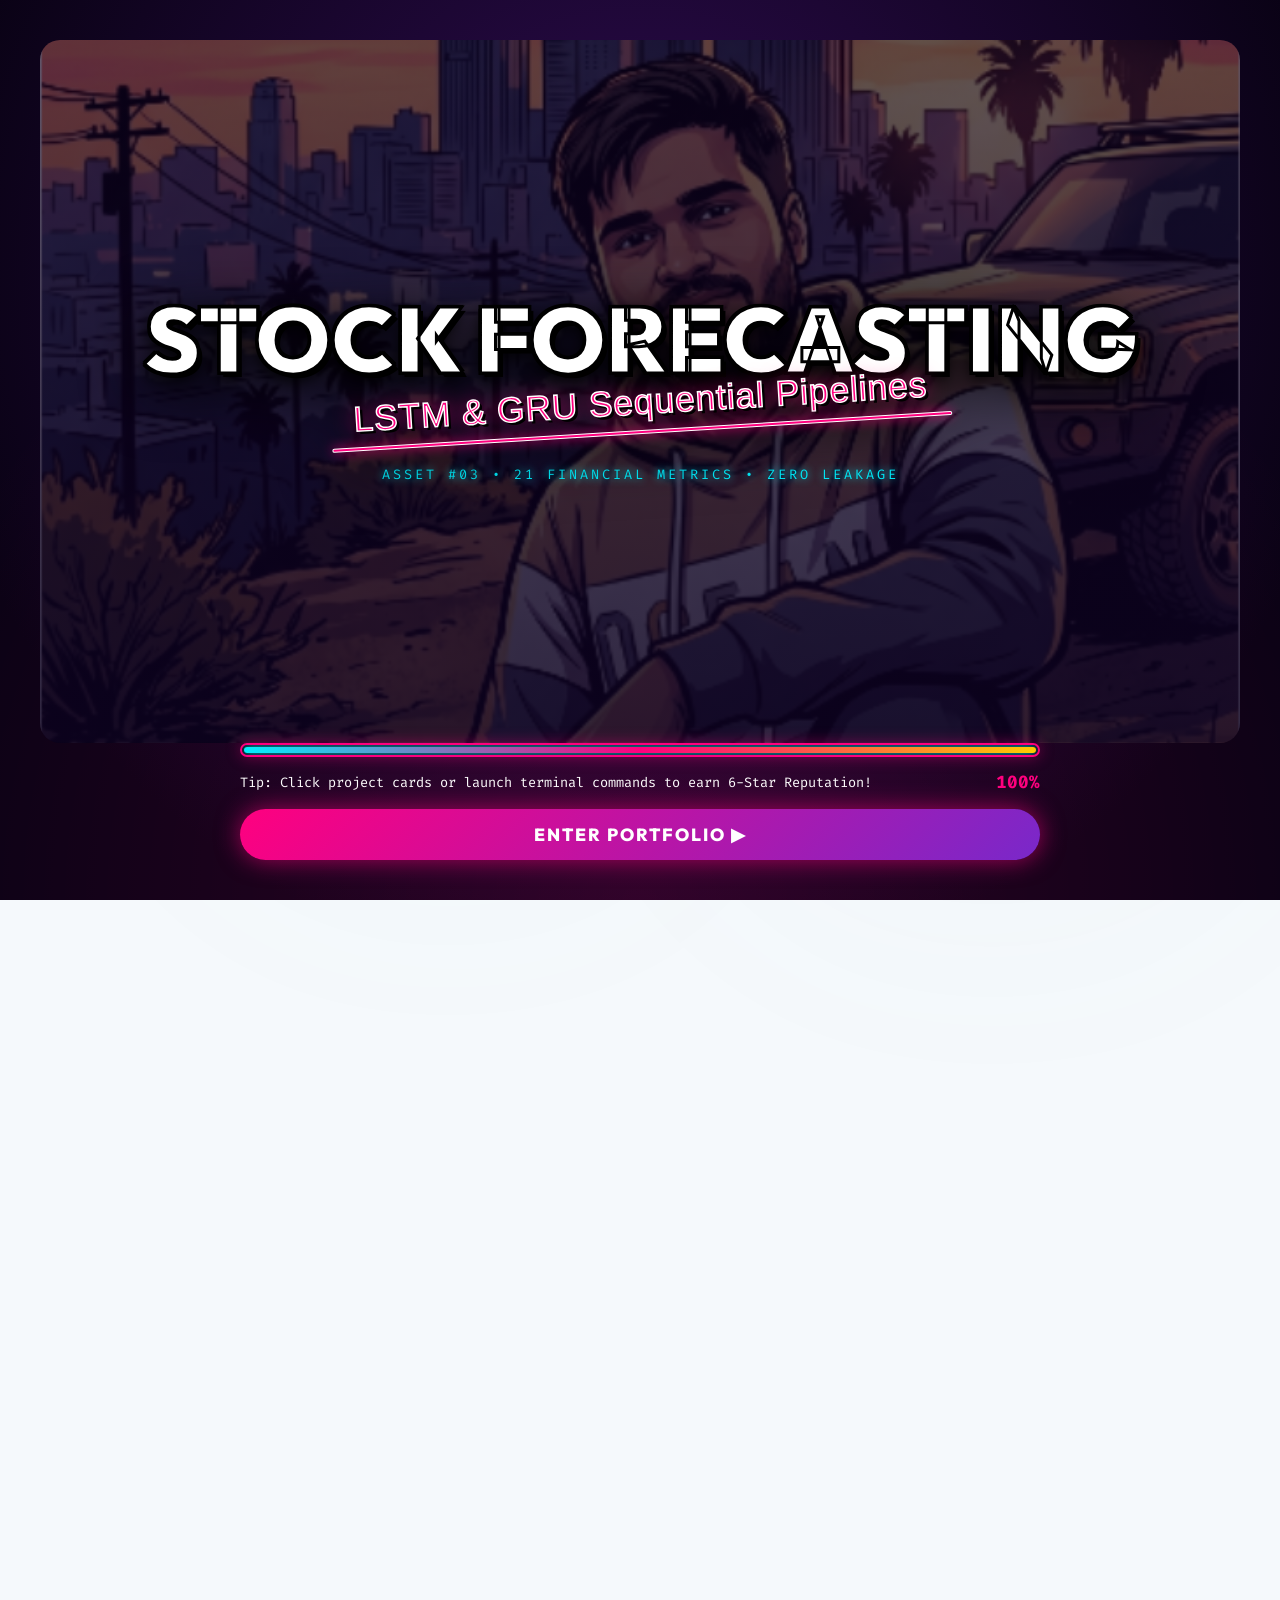
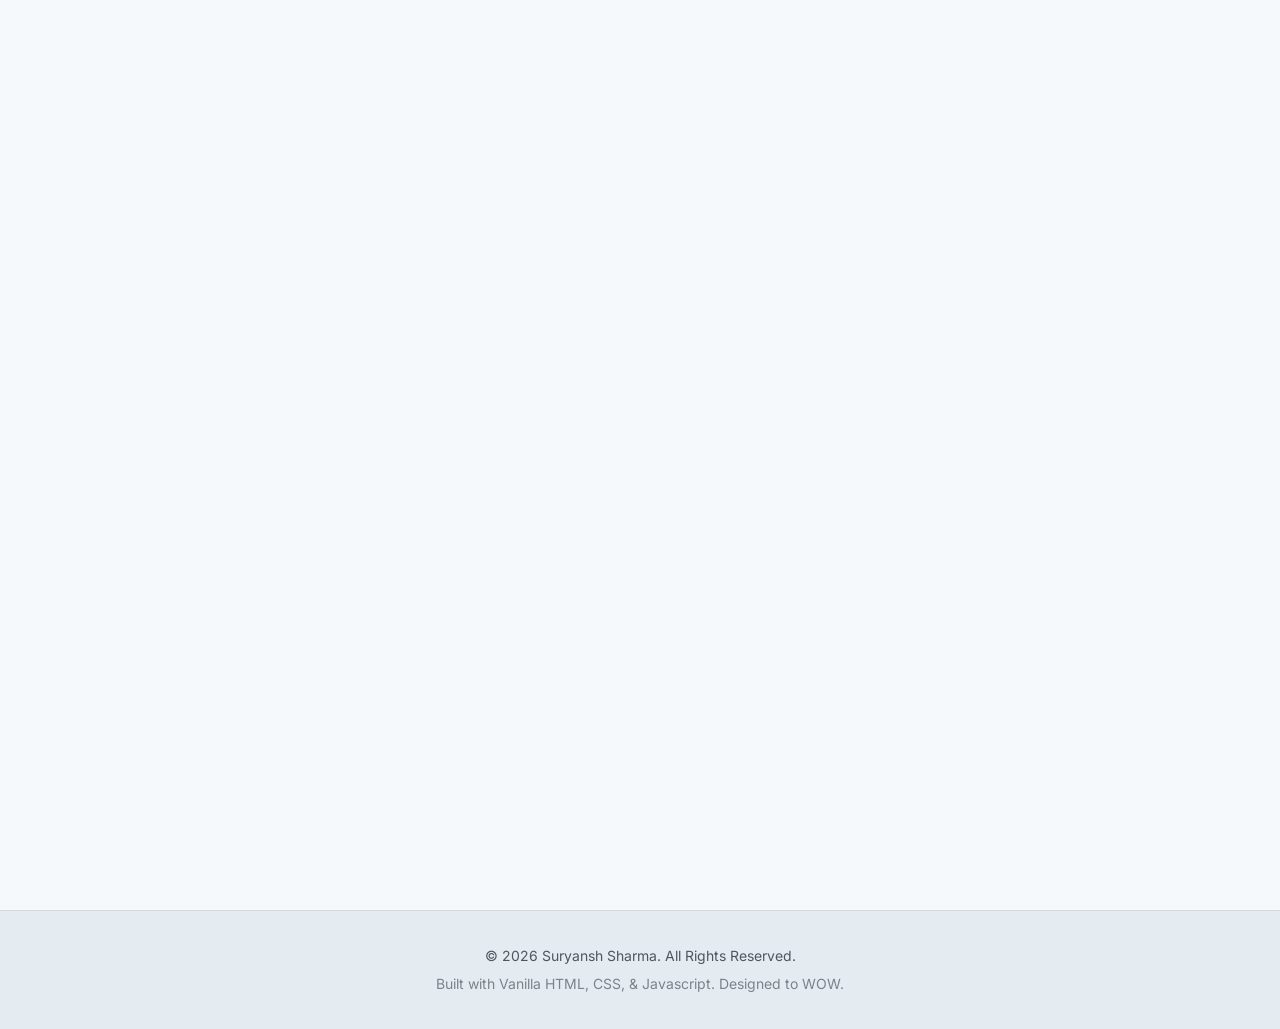
==== index.html @ b1076675 "feat: upgrade UI with polished GTA retro arcade theme, interactive 3D WebGL pro mode, mission dossie" ====
<!DOCTYPE html>
<html lang="en" data-theme="dark">

<head>
  <meta charset="UTF-8">
  <meta name="viewport" content="width=device-width, initial-scale=1.0">
  <title>Suryansh Sharma | Machine Learning Engineer & Technical Growth Hacker</title>
  <meta name="description"
    content="Portfolio of Suryansh Sharma, bridging the gap between machine learning engineering, full-stack systems, and technical growth automation. Check out crop disease XAI calibration, stock forecasting, and lead generation agents.">
  <meta name="keywords" content="Suryansh Sharma, Suryansh Sharma JUIT, Suryansh Sharma Portfolio, Machine Learning Engineer, Software Engineer, Full Stack Developer, Technical Growth Hacker, AI Automation Developer, Delhi, Himachal Pradesh">
  <meta name="author" content="Suryansh Sharma">
  <meta name="color-scheme" content="light dark">

  <!-- Favicons & Browser Icons -->
  <link rel="icon" href="data:image/svg+xml,<svg xmlns=%22http://www.w3.org/2000/svg%22 viewBox=%220 0 100 100%22><text y=%22.9em%22 font-size=%2290%22>🧠</text></svg>">
  <link rel="canonical" href="https://suryanshxharma.vercel.app/">

  <!-- Open Graph / Facebook -->
  <meta property="og:type" content="website">
  <meta property="og:url" content="https://suryanshxharma.vercel.app/">
  <meta property="og:title" content="Suryansh Sharma | ML Engineer & Technical Growth Hacker">
  <meta property="og:description" content="Portfolio of Suryansh Sharma, bridging the gap between machine learning engineering, full-stack systems, and technical growth automation.">
  <meta property="og:image" content="https://github.com/suryanshxharma.png">

  <!-- Twitter -->
  <meta name="twitter:card" content="summary_large_image">
  <meta name="twitter:url" content="https://suryanshxharma.vercel.app/">
  <meta name="twitter:title" content="Suryansh Sharma | ML Engineer & Technical Growth Hacker">
  <meta name="twitter:description" content="Portfolio of Suryansh Sharma, bridging the gap between machine learning engineering, full-stack systems, and technical growth automation.">
  <meta name="twitter:image" content="https://github.com/suryanshxharma.png">

  <!-- Structured Data JSON-LD (Google Rich Snippets / Knowledge Graph) -->
  <script type="application/ld+json">
    {
      "@context": "https://schema.org",
      "@type": "Person",
      "name": "Suryansh Sharma",
      "url": "https://suryanshxharma.vercel.app/",
      "image": "https://github.com/suryanshxharma.png",
      "jobTitle": "Machine Learning Engineer & Full-Stack Developer",
      "alumniOf": {
        "@type": "CollegeOrUniversity",
        "name": "Jaypee University of Information Technology"
      },
      "sameAs": [
        "https://github.com/suryanshxharma",
        "https://linkedin.com/in/suryanshxharma",
        "mailto:suryanshxharma@gmail.com"
      ],
      "description": "Suryansh Sharma is a Machine Learning Engineer and Technical Growth Hacker specializing in deep learning, explainable AI, sequential forecasting, and B2B SaaS automations."
    }
  </script>

  <!-- Preconnect to Google Fonts -->
  <link rel="preconnect" href="https://fonts.googleapis.com">
  <link rel="preconnect" href="https://fonts.gstatic.com" crossorigin>
  <link
    href="https://fonts.googleapis.com/css2?family=Inter:wght@300;400;500;600;700&family=Outfit:wght@400;500;600;700;800;900&family=Permanent+Marker&family=Fira+Code:wght@400;500&family=UnifrakturMaguntia&family=Rajdhani:wght@500;600;700&display=swap"
    rel="stylesheet">

  <link rel="stylesheet" href="style.css">

  <!-- Three.js CDN for Interactive 3D Graphics in Pro Mode -->
  <script src="https://cdnjs.cloudflare.com/ajax/libs/three.js/r128/three.min.js" defer></script>

  <!-- Prevent FOUC & Force Scroll to Top on Reload -->
  <script>
    (function () {
      if ('scrollRestoration' in history) {
        history.scrollRestoration = 'manual';
      }
      window.scrollTo(0, 0);

      const storedTheme = localStorage.getItem('theme');
      const systemTheme = window.matchMedia('(prefers-color-scheme: dark)').matches ? 'dark' : 'light';
      const activeTheme = storedTheme || systemTheme;
      document.documentElement.dataset.theme = activeTheme;

      // Update HTML color-scheme meta
      document.addEventListener('DOMContentLoaded', () => {
        window.scrollTo(0, 0);
        const meta = document.querySelector('meta[name="color-scheme"]');
        if (meta) {
          meta.content = activeTheme === 'dark' ? 'dark' : 'light';
        }
      });
    })();
  </script>
</head>

<body>
  <!-- GTA Custom Reticle Cursor Follower -->
  <div id="gta-custom-cursor" class="gta-custom-cursor" aria-hidden="true"></div>

  <!-- GTA Vice City Loading Screen Overlay -->
  <div id="gta-loading-screen" class="gta-loading-screen">
    <div class="gta-palm-silhouettes" aria-hidden="true"></div>
    <div class="gta-loading-bg-slides">
      <div class="gta-slide slide-1 active">
        <div class="gta-slide-content">
          <!-- GTA Vice City Style Logo -->
          <div class="gta-logo-wrapper">
            <h1 class="gta-logo-title">SURYANSH SHARMA</h1>
            <div class="gta-logo-subtitle-container">
              <span class="gta-logo-subtitle">Machine Learning/AI Developer & Growth Hacker</span>
              <div class="gta-logo-pink-line"></div>
            </div>
          </div>
          <span class="gta-city-tag">B.TECH CSE</span>
        </div>
      </div>

      <div class="gta-slide slide-2">
        <div class="gta-slide-content">
          <div class="gta-logo-wrapper">
            <h2 class="gta-logo-title">EXPLAINABLE AI</h2>
            <div class="gta-logo-subtitle-container">
              <span class="gta-logo-subtitle">Vision Transformer & ResNet-50</span>
              <div class="gta-logo-pink-line"></div>
            </div>
          </div>
          <span class="gta-city-tag">ASSET #01 • GRAD-CAM HEATMAPS • 97.9% ACCURACY</span>
        </div>
      </div>

      <div class="gta-slide slide-3">
        <div class="gta-slide-content">
          <div class="gta-logo-wrapper">
            <h2 class="gta-logo-title">GROWTH AUTOMATION</h2>
            <div class="gta-logo-subtitle-container">
              <span class="gta-logo-subtitle">Multi-Agent Lead Engine & SaaS</span>
              <div class="gta-logo-pink-line"></div>
            </div>
          </div>
          <span class="gta-city-tag">ASSET #02 • TYPEWISE AI & BILLFLOW WA</span>
        </div>
      </div>

      <div class="gta-slide slide-4">
        <div class="gta-slide-content">
          <div class="gta-logo-wrapper">
            <h2 class="gta-logo-title">STOCK FORECASTING</h2>
            <div class="gta-logo-subtitle-container">
              <span class="gta-logo-subtitle">LSTM & GRU Sequential Pipelines</span>
              <div class="gta-logo-pink-line"></div>
            </div>
          </div>
          <span class="gta-city-tag">ASSET #03 • 21 FINANCIAL METRICS • ZERO LEAKAGE</span>
        </div>
      </div>

      <div class="gta-slide slide-5">
        <div class="gta-slide-content">
          <div class="gta-logo-wrapper">
            <h2 class="gta-logo-title">ZEN STUDY SUITE</h2>
            <div class="gta-logo-subtitle-container">
              <span class="gta-logo-subtitle">React 19 + Supabase & Razorpay</span>
              <div class="gta-logo-pink-line"></div>
            </div>
          </div>
          <span class="gta-city-tag">ASSET #04 • AMBIENT SOUNDSCAPE ENGINE</span>
        </div>
      </div>

      <div class="gta-slide slide-6">
        <div class="gta-slide-content">
          <div class="gta-logo-wrapper">
            <h2 class="gta-logo-title">EXAMBRO AI COPILOT</h2>
            <div class="gta-logo-subtitle-container">
              <span class="gta-logo-subtitle">Adaptive Quiz & Weakness Analytics</span>
              <div class="gta-logo-pink-line"></div>
            </div>
          </div>
          <span class="gta-city-tag">ASSET #05 • INTELLIGENT STUDY ASSISTANT</span>
        </div>
      </div>
    </div>

    <div class="gta-loading-footer">
      <div class="gta-loading-bar-container">
        <div class="gta-loading-bar-fill" id="gta-loading-fill"></div>
      </div>
      <div class="gta-loading-meta">
        <span class="gta-loading-tip" id="gta-loading-tip">Tip: Click project cards or launch terminal commands to earn 6-Star Reputation!</span>
        <span class="gta-loading-pct" id="gta-loading-pct">0%</span>
      </div>
      <button id="gta-enter-btn" class="gta-enter-btn" style="display: none;">
        <span>ENTER PORTFOLIO ▶</span>
      </button>
    </div>
  </div>

  <!-- GTA Mission Passed Toast Overlay -->
  <div id="gta-mission-passed" class="gta-mission-passed-overlay">
    <div class="gta-mission-passed-banner">
      <h1 class="mission-title">MISSION PASSED!</h1>
      <p class="mission-sub" id="gta-mission-name">PROJECT DISCOVERED</p>
      <div class="mission-rewards">
        <span class="reward-item">+$100,000 RESPECT</span>
        <span class="reward-item">⭐ REPUTATION LEVEL UP</span>
      </div>
    </div>
  </div>

  <!-- San Andreas Fullscreen Pause Menu Modal -->
  <div id="sa-pause-menu" class="sa-pause-stage" aria-hidden="true" style="display: none;">
    <div class="sa-pause-backdrop"></div>
    <div class="sa-pause-corner-photo" id="sa-pause-photo">
      <img src="pics/gta_slide_1.png" alt="San Andreas Art" id="sa-pause-photo-img">
    </div>
    <div class="sa-pause-header" id="sa-pause-header">PAUSE // SURYANSH SHARMA</div>
    
    <div class="sa-pause-menu-wrap" id="sa-pause-menu-wrap">
      <div class="sa-menu-item active" data-action="resume"><span class="sa-glyph">✦</span>RESUME GAME</div>
      <div class="sa-menu-item" data-action="stats" data-target="#about"><span class="sa-glyph">✦</span>STATS & DOSSIER</div>
      <div class="sa-menu-item" data-action="missions" data-target="#projects"><span class="sa-glyph">✦</span>MISSIONS & ARSENAL</div>
      <div class="sa-menu-item" data-action="terminal" data-target="#terminal"><span class="sa-glyph">✦</span>MAINFRAME TERMINAL</div>
      <div class="sa-menu-item" data-action="radio"><span class="sa-glyph">✦</span>AUDIO & RADIO SETUP</div>
      <div class="sa-menu-item" data-action="toggle-mode"><span class="sa-glyph">✦</span>SWITCH TO PRO / RECRUITER MODE</div>
      <div class="sa-menu-item" data-action="quit"><span class="sa-glyph">✦</span>QUIT TO TOP</div>
    </div>

    <div class="sa-pause-footer-hint">
      <span>NAVIGATE: [↑/↓ ARROWS or HOVER]</span>
      <span>SELECT: [ENTER or CLICK]</span>
      <span>BACK/RESUME: [ESC]</span>
    </div>
  </div>

  <!-- GTA Radio Station Dial Wheel Popup -->
  <div id="gta-radio-wheel-modal" class="gta-radio-wheel-modal" aria-hidden="true" style="display: none;">
    <div class="radio-wheel-overlay"></div>
    <div class="radio-wheel-container">
      <div class="radio-wheel-title">VICE CITY AUDIO DIAL</div>
      <div class="radio-station-cards">
        <button class="station-card active" data-station="0">
          <span class="st-icon">📻</span>
          <span class="st-name">FLASH FM</span>
          <span class="st-genre">Pop / Synthwave 80s</span>
        </button>
        <button class="station-card" data-station="1">
          <span class="st-icon">⚡</span>
          <span class="st-name">WAVE 103</span>
          <span class="st-genre">New Wave / Synthpop</span>
        </button>
        <button class="station-card" data-station="2">
          <span class="st-icon">🎸</span>
          <span class="st-name">V-ROCK</span>
          <span class="st-genre">Heavy Metal & Hard Rock</span>
        </button>
        <button class="station-card" data-station="3">
          <span class="st-icon">🌴</span>
          <span class="st-name">RADIO LOS SANTOS</span>
          <span class="st-genre">West Coast Hip Hop / Lo-Fi</span>
        </button>
      </div>
      <div class="radio-wheel-controls">
        <button id="radio-mute-btn" class="radio-sub-btn">Mute Audio 🔇</button>
        <button id="radio-close-btn" class="radio-sub-btn">Close Dial ✕</button>
      </div>
    </div>
  </div>

  <!-- GTA Cheat Code Notification Toast -->
  <div id="gta-cheat-toast" class="gta-cheat-toast" aria-hidden="true">
    <div class="cheat-badge">CHEAT ACTIVATED!</div>
    <div class="cheat-text" id="gta-cheat-name">HESOYAM</div>
  </div>

  <!-- Ambient background glow elements -->
  <div class="glow-orb orb-1" aria-hidden="true"></div>
  <div class="glow-orb orb-2" aria-hidden="true"></div>
  <div class="glow-orb orb-3" aria-hidden="true"></div>

  <!-- WebGL 3D Interactive Canvas Layer (Pro Mode) -->
  <canvas id="pro-3d-canvas" class="pro-3d-canvas" aria-hidden="true"></canvas>

  <!-- GTA Scroll Background Artwork Cross-Fader -->
  <div id="gta-scroll-bg" class="gta-scroll-bg-container" aria-hidden="true">
    <div class="gta-scroll-slide slide-hero active" style="background-image: url('pics/gta_slide_1.png');" data-bg-section="hero"></div>
    <div class="gta-scroll-slide slide-about" style="background-image: url('pics/gta_slide_2.jpg');" data-bg-section="about"></div>
    <div class="gta-scroll-slide slide-experience" style="background-image: url('pics/gta_slide_3.jpg');" data-bg-section="experience"></div>
    <div class="gta-scroll-slide slide-terminal" style="background-image: url('pics/gta_slide_4.png');" data-bg-section="terminal"></div>
    <div class="gta-scroll-slide slide-projects" style="background-image: url('pics/gta_slide_5.png');" data-bg-section="projects"></div>
    <div class="gta-scroll-slide slide-skills" style="background-image: url('pics/gta_slide_1.png');" data-bg-section="skills"></div>
    <div class="gta-scroll-slide slide-leadership" style="background-image: url('pics/gta_slide_7.jpg');" data-bg-section="leadership"></div>
    <div class="gta-scroll-slide slide-contact" style="background-image: url('pics/gta_slide_7.jpg');" data-bg-section="contact"></div>
    <div class="gta-scroll-overlay"></div>
  </div>

  <!-- Header Navigation -->
  <header class="header" id="main-header">
    <div class="nav-container">
      <a href="#" class="logo" aria-label="Suryansh Sharma Home">
        <span class="logo-accent">&lt;</span>Suryansh<span class="logo-accent"> /&gt;</span>
      </a>

      <nav class="nav-links" id="nav-menu" aria-label="Main Navigation">
        <a href="#about" class="nav-link" data-section="about"><span class="nav-link-badge">01</span> About</a>
        <a href="#experience" class="nav-link" data-section="experience"><span class="nav-link-badge">02</span> Experience</a>
        <a href="#terminal" class="nav-link" data-section="terminal"><span class="nav-link-badge">03</span> Terminal</a>
        <a href="#projects" class="nav-link" data-section="projects"><span class="nav-link-badge">04</span> Projects</a>
        <a href="#skills" class="nav-link" data-section="skills"><span class="nav-link-badge">05</span> Skills</a>
        <a href="#leadership" class="nav-link" data-section="leadership"><span class="nav-link-badge">06</span> Leadership</a>
        <a href="#contact" class="nav-link btn-contact-nav" data-section="contact"><span class="nav-link-badge">07</span> Contact</a>
      </nav>

      <div class="nav-controls">
        <!-- GTA HUD Status Display (Health, Armor, Cash, Time) -->
        <div class="gta-hud-bar" id="gta-hud-bar" aria-label="Game HUD">
          <div class="gta-hud-clock" id="gta-hud-clock">12:00 PM</div>
          <div class="gta-hud-bars">
            <div class="hud-stat hud-health" title="Health: 100%"><span class="hud-stat-fill" style="width: 100%"></span></div>
            <div class="hud-stat hud-armor" title="Armor: 100%"><span class="hud-stat-fill" style="width: 100%"></span></div>
          </div>
          <div class="gta-hud-cash" id="gta-hud-cash" title="Respect Bounty">$001,337,420</div>
        </div>

        <!-- GTA Vice City 6-Star Wanted Meter -->
        <div class="gta-wanted-meter" id="gta-wanted-hud" title="Reputation Level - Explore portfolio to gain stars!">
          <span class="wanted-label">REPUTATION</span>
          <div class="wanted-stars">
            <span class="gta-star active" data-star="1">★</span>
            <span class="gta-star" data-star="2">★</span>
            <span class="gta-star" data-star="3">★</span>
            <span class="gta-star" data-star="4">★</span>
            <span class="gta-star" data-star="5">★</span>
            <span class="gta-star" data-star="6">★</span>
          </div>
        </div>

        <!-- GTA Vice City Radio Station Tuner -->
        <div class="gta-radio-widget">
          <button id="gta-radio-toggle" class="gta-radio-btn" title="Click to tune Vice City Radio">
            <span class="radio-icon">📻</span>
            <span class="radio-station-name" id="gta-station-name">FLASH FM</span>
            <span class="radio-equalizer" id="radio-eq">
              <span></span><span></span><span></span>
            </span>
          </button>
        </div>

        <!-- San Andreas Pause Menu Trigger Button -->
        <button id="gta-pause-btn" class="gta-pause-trigger-btn" title="Open San Andreas Pause Menu (ESC)">
          <span class="pause-icon">⏸</span>
          <span class="pause-text">PAUSE</span>
        </button>

        <!-- Hybrid Mode Switch (Arcade vs Pro/Recruiter) -->
        <button id="mode-toggle-btn" class="mode-toggle-btn" title="Switch between GTA Arcade and Pro/Recruiter Mode (Shift+P)" aria-label="Toggle Portfolio Mode">
          <span class="mode-icon" id="mode-icon">🎮</span>
          <span class="mode-label" id="mode-label">ARCADE</span>
        </button>

        <button id="theme-toggle" class="theme-btn" aria-label="Toggle light and dark theme">
          <!-- Light Icon -->
          <svg class="sun-icon" xmlns="http://www.w3.org/2000/svg" width="20" height="20" viewBox="0 0 24 24"
            fill="none" stroke="currentColor" stroke-width="2" stroke-linecap="round" stroke-linejoin="round">
            <circle cx="12" cy="12" r="4"></circle>
            <path
              d="M12 2v2M12 20v2M4.93 4.93l1.41 1.41M17.66 17.66l1.41 1.41M2 12h2M20 12h2M6.34 17.66l-1.41 1.41M19.07 4.93l-1.41 1.41">
            </path>
          </svg>
          <!-- Dark Icon -->
          <svg class="moon-icon" xmlns="http://www.w3.org/2000/svg" width="20" height="20" viewBox="0 0 24 24"
            fill="none" stroke="currentColor" stroke-width="2" stroke-linecap="round" stroke-linejoin="round">
            <path d="M12 3a6 6 0 0 0 9 9 9 9 0 1 1-9-9Z"></path>
          </svg>
        </button>

        <button id="mobile-menu-toggle" class="mobile-toggle" aria-expanded="false" aria-controls="nav-menu"
          aria-label="Open main menu">
          <span></span>
          <span></span>
          <span></span>
        </button>
      </div>
    </div>
  </header>

  <main>
    <!-- Hero Section -->
    <section class="hero-section" id="hero">
      <div class="hero-content">
        <div class="badge-container scroll-fade">
          <span class="pulse-dot"></span>
          <span class="hero-badge">Available for building something that has a impact</span>
        </div>
        <h1 class="hero-title scroll-fade">
          Hi, I'm <span class="gradient-text">Suryansh Sharma</span>, <br>
          Machine Learning Developer & Growth Hacker
        </h1>
        <p class="hero-subtitle scroll-fade">
          Bridging the gap between complex AI engineering and real-world business growth.
        </p>

        <div class="hero-actions scroll-fade">
          <a href="#projects" class="btn btn-primary">
            <span>Explore My Work</span>
            <svg xmlns="http://www.w3.org/2000/svg" width="18" height="18" viewBox="0 0 24 24" fill="none"
              stroke="currentColor" stroke-width="2" stroke-linecap="round" stroke-linejoin="round">
              <line x1="5" y1="12" x2="19" y2="12"></line>
              <polyline points="12 5 19 12 12 19"></polyline>
            </svg>
          </a>
          <a href="#terminal" class="btn btn-secondary">
            <svg xmlns="http://www.w3.org/2000/svg" width="18" height="18" viewBox="0 0 24 24" fill="none"
              stroke="currentColor" stroke-width="2" stroke-linecap="round" stroke-linejoin="round">
              <polyline points="4 17 10 11 4 5"></polyline>
              <line x1="12" y1="19" x2="20" y2="19"></line>
            </svg>
            <span>Launch Terminal</span>
          </a>
        </div>
      </div>

      <div class="hero-scroll-indicator" aria-hidden="true">
        <a href="#about" aria-label="Scroll to about section">
          <div class="mouse">
            <div class="wheel"></div>
          </div>
        </a>
      </div>
    </section>

    <!-- About Section -->
    <section class="about-section" id="about">
      <div class="section-container">
        <div class="gta-section-header scroll-reveal">
          <span class="gta-section-badge">// TAB 01 • STATS & DOSSIER</span>
          <h2 class="section-title">About Me</h2>
        </div>
        <div class="about-grid">
          <div class="about-text scroll-reveal">
            <p>
              A versatile and execution-focused Computer Science student who bridges the gap between complex AI
              engineering and real-world business growth. Proven track record of architecting advanced deep learning
              pipelines while building AI-driven web applications that drive user engagement and lead generation.
            </p>
            <p>
              Deeply interested in leveraging machine learning and automation to solve technical bottlenecks and scale
              digital products. A fast learner and collaborative problem-solver eager to bring a blend of engineering
              rigor and growth-minded adaptability to a fast-paced startup team.
            </p>
            <div class="quick-stats">
              <div class="stat-card">
                <span class="stat-number">97.9%</span>
                <span class="stat-label">Model Accuracy (XAI)</span>
              </div>
              <div class="stat-card">
                <span class="stat-number">21+</span>
                <span class="stat-label">Financial Indicators Built</span>
              </div>
              <div class="stat-card">
                <span class="stat-number">Multi-Agent</span>
                <span class="stat-label">Reddit Lead Scorers</span>
              </div>
            </div>
          </div>

          <div class="about-cards scroll-reveal">
            <div class="highlight-card">
              <div class="card-icon" aria-hidden="true">🧠</div>
              <h3>Deep Learning & Computer Vision</h3>
              <p>Developing advanced networks using hybrid architectures (ResNet + Vision Transformers) with
                Explainability built-in (LIME, Grad-CAM).</p>
            </div>
            <div class="highlight-card">
              <div class="card-icon" aria-hidden="true">📈</div>
              <h3>Sequential Forecasting</h3>
              <p>Designing time-series prediction systems utilizing zero-leakage chronology validation to prevent data
                contamination in LSTM/GRU comparisons.</p>
            </div>
            <div class="highlight-card">
              <div class="card-icon" aria-hidden="true">🤖</div>
              <h3>Agentic Automations</h3>
              <p>Orchestrating autonomous multi-agent pipelines for internet scraping, intent extraction, customized
                copy writing, and lead scoring.</p>
            </div>
          </div>
        </div>
      </div>
    </section>

    <!-- Experience Section -->
    <section class="experience-section" id="experience">
      <div class="section-container">
        <div class="gta-section-header scroll-reveal">
          <span class="gta-section-badge">// TAB 02 • BRIEFING & TIMELINE</span>
          <h2 class="section-title">Work Experience</h2>
          <p class="section-subtitle">A timeline of my professional roles delivering production-grade
            software and automation pipelines.</p>
        </div>

        <div class="experience-timeline-container">
          <!-- Experience Item 1 -->
          <div class="experience-card-item scroll-reveal">
            <div class="exp-card-header">
              <div class="exp-role-info">
                <h3>Full-Stack AI & Automation Developer</h3>
                <span class="exp-company">Self-Employed (Part-Time)</span>
              </div>
              <div class="exp-meta-info text-right">
                <span class="exp-date">2022 - 2026</span>
                <span class="exp-location">Remote</span>
              </div>
            </div>
            <ul class="exp-bullets">
              <li>Architected and deployed 5+ full-stack web applications for small- to medium-sized enterprises,
                integrating OpenAI and NLP-based conversational agents (via Dialogflow) to automate user intent
                recognition and streamline transactional booking workflows.</li>
              <li>Engineered programmatic generative AI pipelines using Large Language Model (LLM) APIs to automate
                high-volume SEO optimisation workflows, directly accelerating client conversion rates and boosting
                inbound lead generation by 25%.</li>
              <li>Designed automated API scheduling infrastructure and data-driven delivery workflows, reducing system
                response times by 40% and optimising user touchpoints to drive a measurable 40% increase in engagement
                metrics.</li>
            </ul>
          </div>
        </div>
      </div>
    </section>

    <!-- Terminal Section -->
    <section class="terminal-section" id="terminal">
      <div class="section-container">
        <div class="gta-section-header scroll-reveal">
          <span class="gta-section-badge">// TAB 03 • MAINFRAME & CLI</span>
          <h2 class="section-title">Interactive Terminal CLI</h2>
          <p class="section-subtitle">Query my experience directly via standard shell commands or
            select a quick shortcut.</p>
        </div>

        <div class="terminal-container scroll-reveal">
          <div class="terminal-bar">
            <div class="terminal-dots">
              <span class="dot close"></span>
              <span class="dot minimize"></span>
              <span class="dot expand"></span>
            </div>
            <div class="terminal-title">suryansh@developer-node:~</div>
            <div class="terminal-status">Online</div>
          </div>

          <div class="terminal-window" id="terminal-body">
            <div class="terminal-output">
              <p class="text-dim">Suryansh Sharma Developer Node OS v1.0.0 (x86_64-apple-darwin)</p>
              <p class="text-dim">Type <span class="cmd-text">help</span> to view all available commands or choose
                a query below.</p>
              <p>&nbsp;</p>
              <div id="terminal-history"></div>
            </div>
            <div class="terminal-prompt-line">
              <span class="prompt-symbol">suryansh@juit:~$</span>
              <input type="text" id="terminal-input" autocomplete="off" spellcheck="false"
                aria-label="Terminal input line" placeholder="...">
            </div>
          </div>

          <div class="terminal-shortcuts">
            <button class="terminal-btn-cmd" data-cmd="about">about</button>
            <button class="terminal-btn-cmd" data-cmd="projects">projects</button>
            <button class="terminal-btn-cmd" data-cmd="skills">skills</button>
            <button class="terminal-btn-cmd" data-cmd="git log">git log</button>
            <button class="terminal-btn-cmd" data-cmd="cat resume">cat resume</button>
            <button class="terminal-btn-cmd" data-cmd="sudo hire">sudo hire ⚡</button>
            <button class="terminal-btn-cmd" data-cmd="clear">clear</button>
          </div>
        </div>
      </div>
    </section>

    <!-- Projects Grid Section -->
    <section class="projects-section" id="projects">
      <div class="section-container">
        <div class="gta-section-header scroll-reveal">
          <span class="gta-section-badge">// TAB 04 • MISSIONS & PORTFOLIO</span>
          <h2 class="section-title">Core Project Portfolios</h2>
          <p class="section-subtitle">Explore a curated selection of systems spanning computer vision,
            quantitative modeling, autonomous agents, and SaaS utility dashboards.</p>
        </div>

              <div class="projects-grid">
                <!-- Project 1: Crop Disease -->
                <article class="project-card scroll-reveal" id="proj-card-crop">
                  <div class="mission-dossier-header">
                    <span class="dossier-badge">MISSION #01</span>
                    <span class="dossier-status">CONFIDENTIAL // VERIFIED</span>
                  </div>
                  <div class="project-visual bg-grad-crop interactive-preview-crop">
                    <div class="card-xai-slider-container" id="crop-card-interactive">
                      <div class="xai-slider-layer layer-clean">
                        <span class="xai-tag">Original Leaf</span>
                        <div class="leaf-clean-art">🍃</div>
                      </div>
                      <div class="xai-slider-layer layer-heatmap" id="card-heatmap-layer">
                        <span class="xai-tag">Grad-CAM (97.9%)</span>
                        <div class="leaf-heatmap-art">🔥</div>
                      </div>
                      <input type="range" class="xai-slider-input" id="card-xai-slider" min="0" max="100" value="50" aria-label="Drag to reveal Grad-CAM attention heatmap">
                      <div class="xai-slider-divider" id="card-xai-divider" style="left: 50%;"></div>
                      <span class="xai-instruction">◀ Drag Slider to Inspect Heatmap ▶</span>
                    </div>
                  </div>
                  <div class="project-info">
                    <div class="project-tags">
                      <span class="tag">ResNet-50</span>
                      <span class="tag">Vision Transformer</span>
                      <span class="tag">XAI</span>
                    </div>
                    <h3 class="project-name">Explainable Crop Disease Detection System</h3>
                    <p class="project-description">
                      Engineered hybrid deep learning Vision Transformer (ViT) paired with a ResNet-50 backbone,
                      capturing long-range pathological symptoms with post-hoc explanation (Grad-CAM, LIME) and Bayesian
                      Uncertainty Tier.
                    </p>
                    <div class="project-stats-row">
                      <div class="p-stat"><strong>97.91%</strong> Validation Accuracy</div>
                      <div class="p-stat"><strong>0.99</strong> ROC-AUC Score</div>
                    </div>
                    <div class="project-links">
                      <button class="btn btn-sm btn-outline btn-dialog-trigger" data-dialog="dialog-crop">Deep Dive & Demo</button>
                      <a href="https://github.com/suryanshxharma/crop-disease-detection" target="_blank"
                        class="github-icon-link" aria-label="View source code on GitHub">
                        <svg xmlns="http://www.w3.org/2000/svg" width="20" height="20" viewBox="0 0 24 24" fill="none"
                          stroke="currentColor" stroke-width="2" stroke-linecap="round" stroke-linejoin="round">
                          <path
                            d="M15 22v-4a4.8 4.8 0 0 0-1-3.5c3 0 6-2 6-5.5.08-1.25-.27-2.48-1-3.5.28-1.15.28-2.35 0-3.5 0 0-1 0-3 1.5-2.64-.5-5.36-.5-8 0C6 2 5 2 5 2c-.3 1.15-.3 2.35 0 3.5A5.403 5.403 0 0 0 4 9c0 3.5 3 5.5 6 5.5-.39.49-.68 1.05-.85 1.65-.17.6-.22 1.23-.15 1.85v4">
                          </path>
                          <path d="M9 18c-4.51 2-5-2-7-2"></path>
                        </svg>
                      </a>
                    </div>
                  </div>
                </article>

                <!-- Project 2: Stock Forecasting -->
                <article class="project-card scroll-reveal" id="proj-card-stock">
                  <div class="mission-dossier-header">
                    <span class="dossier-badge">MISSION #02</span>
                    <span class="dossier-status">CONFIDENTIAL // VERIFIED</span>
                  </div>
                  <div class="project-visual bg-grad-stock interactive-preview-stock">
                    <div class="stock-mini-interactive" id="stock-mini-interactive">
                      <div class="stock-live-metric-row">
                        <span class="stock-ticker">NVDA // $138.45</span>
                        <span class="stock-model-toggle" id="stock-model-label">MODEL: LSTM</span>
                      </div>
                      <svg viewBox="0 0 160 65" class="stock-interactive-svg" id="stock-interactive-svg">
                        <!-- Actual Price Line -->
                        <path id="stock-actual-path" d="M 0 52 L 20 48 L 40 50 L 60 38 L 80 42 L 100 24 L 120 30 L 140 18 L 160 12" fill="none" stroke="var(--color-primary)" stroke-width="2"></path>
                        <!-- Predicted Model Line -->
                        <path id="stock-pred-path" d="M 0 52 L 20 46 L 40 48 L 60 39 L 80 40 L 100 22 L 120 28 L 140 16 L 160 10" fill="none" stroke="#2ecc71" stroke-width="2" stroke-dasharray="3,3"></path>
                        <!-- Dynamic Scrubber Hover Dot -->
                        <circle id="stock-hover-dot" cx="100" cy="24" r="4" fill="#00f0ff" stroke="#fff" stroke-width="1.5"></circle>
                      </svg>
                      <div class="stock-timeframe-selector">
                        <button class="timeframe-btn active" data-model="lstm">LSTM (98.2%)</button>
                        <button class="timeframe-btn" data-model="gru">GRU (97.8%)</button>
                        <button class="timeframe-btn" data-model="baseline">ARIMA</button>
                      </div>
                    </div>
                  </div>
                  <div class="project-info">
                    <div class="project-tags">
                      <span class="tag">TensorFlow</span>
                      <span class="tag">GRU/LSTM</span>
                      <span class="tag">FastAPI</span>
                    </div>
                    <h3 class="project-name">Stock Price Prediction</h3>
                    <p class="project-description">
                      Architected an end-to-end stock forecasting pipeline using TensorFlow, scikit-learn, and yfinance
                      to compare sequential models (LSTM, GRU) against traditional baselines.
                    </p>
                    <div class="project-stats-row">
                      <div class="p-stat"><strong>21</strong> Technical Indicators</div>
                      <div class="p-stat"><strong>Zero</strong> Forward Leakage</div>
                    </div>
                    <div class="project-links">
                      <button class="btn btn-sm btn-outline btn-dialog-trigger" data-dialog="dialog-stock">Deep Dive & Demo</button>
                      <a href="https://github.com/suryanshxharma/stock-prediction-pipeline" target="_blank"
                        class="github-icon-link" aria-label="View source code on GitHub">
                        <svg xmlns="http://www.w3.org/2000/svg" width="20" height="20" viewBox="0 0 24 24" fill="none"
                          stroke="currentColor" stroke-width="2" stroke-linecap="round" stroke-linejoin="round">
                          <path
                            d="M15 22v-4a4.8 4.8 0 0 0-1-3.5c3 0 6-2 6-5.5.08-1.25-.27-2.48-1-3.5.28-1.15.28-2.35 0-3.5 0 0-1 0-3 1.5-2.64-.5-5.36-.5-8 0C6 2 5 2 5 2c-.3 1.15-.3 2.35 0 3.5A5.403 5.403 0 0 0 4 9c0 3.5 3 5.5 6 5.5-.39.49-.68 1.05-.85 1.65-.17.6-.22 1.23-.15 1.85v4">
                          </path>
                          <path d="M9 18c-4.51 2-5-2-7-2"></path>
                        </svg>
                      </a>
                    </div>
                  </div>
                </article>

                <!-- Project 3: Typewise AI Growth Agent -->
                <article class="project-card scroll-reveal" id="proj-card-agent">
                  <div class="mission-dossier-header">
                    <span class="dossier-badge">MISSION #03</span>
                    <span class="dossier-status">CONFIDENTIAL // VERIFIED</span>
                  </div>
                  <div class="project-visual bg-grad-agent">
                    <div class="terminal-nodes-preview">
                      <div class="node active">Lead Crawler</div>
                      <div class="node-arrow">&rarr;</div>
                      <div class="node">Intent Classifier</div>
                      <div class="node-arrow">&rarr;</div>
                      <div class="node">Response Synthesizer</div>
                    </div>
                  </div>
                  <div class="project-info">
                    <div class="project-tags">
                      <span class="tag">LLM Orchestration</span>
                      <span class="tag">Lead Scoring</span>
                      <span class="tag">Scrapy</span>
                    </div>
                    <h3 class="project-name">Typewise AI Growth Agent</h3>
                    <p class="project-description">
                      An autonomous B2B lead generation engine crawling social platforms (Reddit) to score intention,
                      outline user pain points, and write custom sales copies.
                    </p>
                    <div class="project-stats-row">
                      <div class="p-stat"><strong>Multi-Agent</strong> Pipeline</div>
                      <div class="p-stat"><strong>Qual+Quant</strong> Lead Scoring</div>
                    </div>
                    <div class="project-links">
                      <button class="btn btn-sm btn-outline btn-dialog-trigger" data-dialog="dialog-agent">Deep Dive & Demo</button>
                      <a href="https://github.com/suryanshxharma/AI-Growth-Agent-for-B2B-SaaS" target="_blank"
                        class="github-icon-link" aria-label="View source code on GitHub">
                        <svg xmlns="http://www.w3.org/2000/svg" width="20" height="20" viewBox="0 0 24 24" fill="none"
                          stroke="currentColor" stroke-width="2" stroke-linecap="round" stroke-linejoin="round">
                          <path
                            d="M15 22v-4a4.8 4.8 0 0 0-1-3.5c3 0 6-2 6-5.5.08-1.25-.27-2.48-1-3.5.28-1.15.28-2.35 0-3.5 0 0-1 0-3 1.5-2.64-.5-5.36-.5-8 0C6 2 5 2 5 2c-.3 1.15-.3 2.35 0 3.5A5.403 5.403 0 0 0 4 9c0 3.5 3 5.5 6 5.5-.39.49-.68 1.05-.85 1.65-.17.6-.22 1.23-.15 1.85v4">
                          </path>
                          <path d="M9 18c-4.51 2-5-2-7-2"></path>
                        </svg>
                      </a>
                    </div>
                  </div>
                </article>

                <!-- Project 4: BillFlow WA -->
                <article class="project-card scroll-reveal" id="proj-card-billflow">
                  <div class="mission-dossier-header">
                    <span class="dossier-badge">MISSION #04</span>
                    <span class="dossier-status">CONFIDENTIAL // VERIFIED</span>
                  </div>
                  <div class="project-visual bg-grad-receipt">
                    <div class="billing-receipt-preview">
                      <div class="receipt-paper">
                        <div class="receipt-header">BillFlow WA</div>
                        <div class="receipt-divider">- - - - - - -</div>
                        <div class="receipt-item">Total: <span>₹749.00</span></div>
                        <div class="receipt-divider">- - - - - - -</div>
                        <div class="receipt-footer">SCAN TO PAY</div>
                      </div>
                    </div>
                  </div>
                  <div class="project-info">
                    <div class="project-tags">
                      <span class="tag">WhatsApp API</span>
                      <span class="tag">UPI Redirection</span>
                      <span class="tag">Web Audio API</span>
                    </div>
                    <h3 class="project-name">BillFlow WA: WhatsApp Billing SaaS</h3>
                    <p class="project-description">
                      A receipt billing dashboard for SMBs sending dynamic receipts and UPI pay gates through redirection
                      hooks, saving 100% API expenses.
                    </p>
                    <div class="project-stats-row">
                      <div class="p-stat"><strong>₹0.00</strong> API Billing Costs</div>
                      <div class="p-stat"><strong>Web Audio</strong> Chime Synths</div>
                    </div>
                    <div class="project-links">
                      <button class="btn btn-sm btn-outline btn-dialog-trigger" data-dialog="dialog-billflow">Deep Dive & Demo</button>
                      <a href="https://github.com/suryanshxharma/BillFlow-WA" target="_blank" class="github-icon-link"
                        aria-label="View source code on GitHub">
                        <svg xmlns="http://www.w3.org/2000/svg" width="20" height="20" viewBox="0 0 24 24" fill="none"
                          stroke="currentColor" stroke-width="2" stroke-linecap="round" stroke-linejoin="round">
                          <path
                            d="M15 22v-4a4.8 4.8 0 0 0-1-3.5c3 0 6-2 6-5.5.08-1.25-.27-2.48-1-3.5.28-1.15.28-2.35 0-3.5 0 0-1 0-3 1.5-2.64-.5-5.36-.5-8 0C6 2 5 2 5 2c-.3 1.15-.3 2.35 0 3.5A5.403 5.403 0 0 0 4 9c0 3.5 3 5.5 6 5.5-.39.49-.68 1.05-.85 1.65-.17.6-.22 1.23-.15 1.85v4">
                          </path>
                          <path d="M9 18c-4.51 2-5-2-7-2"></path>
                        </svg>
                      </a>
                    </div>
                  </div>
                </article>

                <!-- Project 5: Zen Study Timer -->
                <article class="project-card scroll-reveal" id="proj-card-zen">
                  <div class="mission-dossier-header">
                    <span class="dossier-badge">MISSION #05</span>
                    <span class="dossier-status">CONFIDENTIAL // VERIFIED</span>
                  </div>
                  <div class="project-visual bg-grad-zen">
                    <div class="zen-timer-preview">
                      <div class="zen-timer-display" id="card-timer-display">25:00</div>
                      <div class="zen-sound-badges">
                        <span class="zen-sound-badge">⛈️ Rain</span>
                        <span class="zen-sound-badge">☕ Cafe</span>
                        <span class="zen-sound-badge">🔥 Fire</span>
                      </div>
                    </div>
                  </div>
                  <div class="project-info">
                    <div class="project-tags">
                      <span class="tag">React 19</span>
                      <span class="tag">Supabase</span>
                      <span class="tag">Razorpay</span>
                      <span class="tag">Web Audio</span>
                    </div>
                    <h3 class="project-name">Zen Study Timer & Focus Suite</h3>
                    <p class="project-description">
                      An aesthetic, ambient study workspace and Pomodoro productivity suite featuring customizable soundscapes, Supabase user sync, and Razorpay Pro subscription integration.
                    </p>
                    <div class="project-stats-row">
                      <div class="p-stat"><strong>React 19</strong> + Vite Architecture</div>
                      <div class="p-stat"><strong>Supabase + Razorpay</strong> Cloud Sync</div>
                    </div>
                    <div class="project-links">
                      <button class="btn btn-sm btn-outline btn-dialog-trigger" data-dialog="dialog-zen">Deep Dive & Demo</button>
                      <a href="https://github.com/suryanshxharma/zen-study-timer" target="_blank" class="github-icon-link" aria-label="View source code on GitHub">
                        <svg xmlns="http://www.w3.org/2000/svg" width="20" height="20" viewBox="0 0 24 24" fill="none"
                          stroke="currentColor" stroke-width="2" stroke-linecap="round" stroke-linejoin="round">
                          <path
                            d="M15 22v-4a4.8 4.8 0 0 0-1-3.5c3 0 6-2 6-5.5.08-1.25-.27-2.48-1-3.5.28-1.15.28-2.35 0-3.5 0 0-1 0-3 1.5-2.64-.5-5.36-.5-8 0C6 2 5 2 5 2c-.3 1.15-.3 2.35 0 3.5A5.403 5.403 0 0 0 4 9c0 3.5 3 5.5 6 5.5-.39.49-.68 1.05-.85 1.65-.17.6-.22 1.23-.15 1.85v4">
                          </path>
                          <path d="M9 18c-4.51 2-5-2-7-2"></path>
                        </svg>
                      </a>
                    </div>
                  </div>
                </article>

                <!-- Project 6: ExamBro -->
                <article class="project-card scroll-reveal" id="proj-card-exambro">
                  <div class="mission-dossier-header">
                    <span class="dossier-badge">MISSION #06</span>
                    <span class="dossier-status">CONFIDENTIAL // VERIFIED</span>
                  </div>
                  <div class="project-visual bg-grad-exambro">
                    <div class="exambro-preview">
                      <div class="exambro-badge">🎓 ExamBro AI Copilot</div>
                      <div class="exambro-sub">Adaptive Question & Flashcard Engine</div>
                    </div>
                  </div>
                  <div class="project-info">
                    <div class="project-tags">
                      <span class="tag">AI Copilot</span>
                      <span class="tag">LLM Orchestration</span>
                      <span class="tag">Quiz Generator</span>
                      <span class="tag">Analytics</span>
                    </div>
                    <h3 class="project-name">ExamBro: AI Exam Prep & Study Copilot</h3>
                    <p class="project-description">
                      An intelligent AI exam preparation platform that ingests syllabus material and lecture notes to dynamically generate adaptive practice tests, smart flashcards, and topic weakness heatmaps.
                    </p>
                    <div class="project-stats-row">
                      <div class="p-stat"><strong>Instant AI</strong> Question Generation</div>
                      <div class="p-stat"><strong>Weakness Heatmaps</strong> & Analytics</div>
                    </div>
                    <div class="project-links">
                      <button class="btn btn-sm btn-outline btn-dialog-trigger" data-dialog="dialog-exambro">Deep Dive & Demo</button>
                    </div>
                  </div>
                </article>
              </div>
            </div>
          </section>

    <!-- Skills Section -->
    <section class="skills-section" id="skills">
      <div class="section-container">
        <div class="gta-section-header scroll-reveal">
          <span class="gta-section-badge">// TAB 05 • ARMORY & SKILLS</span>
          <h2 class="section-title">Technical Capabilities</h2>
          <p class="section-subtitle">A comprehensive mapping of my tools, languages, and technical frameworks.</p>
        </div>

        <div class="skills-grid">
                <!-- Category 1 -->
                <div class="skill-category scroll-reveal">
                  <h3>Languages</h3>
                  <div class="skill-items">
                    <div class="skill-item" data-level="95">
                      <div class="skill-meta">
                        <span class="skill-name">Python</span>
                        <span class="skill-percentage">95%</span>
                      </div>
                      <div class="skill-progress-bar">
                        <div class="skill-progress" style="width: 95%;"></div>
                      </div>
                    </div>
                    <div class="skill-item" data-level="85">
                      <div class="skill-meta">
                        <span class="skill-name">C++</span>
                        <span class="skill-percentage">85%</span>
                      </div>
                      <div class="skill-progress-bar">
                        <div class="skill-progress" style="width: 85%;"></div>
                      </div>
                    </div>
                    <div class="skill-item" data-level="75">
                      <div class="skill-meta">
                        <span class="skill-name">JAVA & MATLAB</span>
                        <span class="skill-percentage">75%</span>
                      </div>
                      <div class="skill-progress-bar">
                        <div class="skill-progress" style="width: 75%;"></div>
                      </div>
                    </div>
                    <div class="skill-item" data-level="80">
                      <div class="skill-meta">
                        <span class="skill-name">HTML & CSS</span>
                        <span class="skill-percentage">80%</span>
                      </div>
                      <div class="skill-progress-bar">
                        <div class="skill-progress" style="width: 80%;"></div>
                      </div>
                    </div>
                  </div>
                </div>

                <!-- Category 2 -->
                <div class="skill-category scroll-reveal">
                  <h3>AI/ML Libraries</h3>
                  <div class="skill-items">
                    <div class="skill-item" data-level="90">
                      <div class="skill-meta">
                        <span class="skill-name">PyTorch & TensorFlow</span>
                        <span class="skill-percentage">90%</span>
                      </div>
                      <div class="skill-progress-bar">
                        <div class="skill-progress" style="width: 90%;"></div>
                      </div>
                    </div>
                    <div class="skill-item" data-level="88">
                      <div class="skill-meta">
                        <span class="skill-name">Scikit-Learn & OpenCV</span>
                        <span class="skill-percentage">88%</span>
                      </div>
                      <div class="skill-progress-bar">
                        <div class="skill-progress" style="width: 88%;"></div>
                      </div>
                    </div>
                    <div class="skill-item" data-level="82">
                      <div class="skill-meta">
                        <span class="skill-name">Hugging Face</span>
                        <span class="skill-percentage">82%</span>
                      </div>
                      <div class="skill-progress-bar">
                        <div class="skill-progress" style="width: 82%;"></div>
                      </div>
                    </div>
                    <div class="skill-item" data-level="80">
                      <div class="skill-meta">
                        <span class="skill-name">Streamlit & Web Frameworks</span>
                        <span class="skill-percentage">80%</span>
                      </div>
                      <div class="skill-progress-bar">
                        <div class="skill-progress" style="width: 80%;"></div>
                      </div>
                    </div>
                  </div>
                </div>

                <!-- Category 3 -->
                <div class="skill-category scroll-reveal">
                  <h3>Developer Tools & GrowthOps</h3>
                  <div class="skill-items">
                    <div class="skill-item" data-level="85">
                      <div class="skill-meta">
                        <span class="skill-name">Git & Git Workflows</span>
                        <span class="skill-percentage">85%</span>
                      </div>
                      <div class="skill-progress-bar">
                        <div class="skill-progress" style="width: 85%;"></div>
                      </div>
                    </div>
                    <div class="skill-item" data-level="80">
                      <div class="skill-meta">
                        <span class="skill-name">AWS Certified Practitioner & Vercel</span>
                        <span class="skill-percentage">80%</span>
                      </div>
                      <div class="skill-progress-bar">
                        <div class="skill-progress" style="width: 80%;"></div>
                      </div>
                    </div>
                    <div class="skill-item" data-level="80">
                      <div class="skill-meta">
                        <span class="skill-name">PlantUML & Dialogflow NLP</span>
                        <span class="skill-percentage">80%</span>
                      </div>
                      <div class="skill-progress-bar">
                        <div class="skill-progress" style="width: 80%;"></div>
                      </div>
                    </div>
                    <div class="skill-item" data-level="75">
                      <div class="skill-meta">
                        <span class="skill-name">Growth Marketing/Automation</span>
                        <span class="skill-percentage">75%</span>
                      </div>
                      <div class="skill-progress-bar">
                        <div class="skill-progress" style="width: 75%;"></div>
                      </div>
                    </div>
                  </div>
                </div>
              </div>
            </div>
          </section>

    <!-- Leadership Section -->
    <section class="leadership-section" id="leadership">
      <div class="section-container">
        <div class="gta-section-header scroll-reveal">
          <span class="gta-section-badge">// TAB 06 • CREW & LEADERSHIP</span>
          <h2 class="section-title">Leadership & Campus Engagement</h2>
          <p class="section-subtitle">Translating technical coordination and execution to team strategies, operations, and community service.</p>
        </div>

        <div class="leadership-cards">
                <!-- Football Captain -->
                <div class="leadership-card scroll-reveal">
                  <div class="l-card-header">
                    <span class="l-icon">⚽</span>
                    <div>
                      <h3>Varsity Football Captain</h3>
                      <span class="l-duration">JUIT Football Club</span>
                    </div>
                  </div>
                  <p>
                    Leading squad tactical routines, hosting regional trials, organizing matches, and directing
                    strategies.
                    Emphasizing communication, high-intensity play, and structural discipline.
                  </p>
                  <div class="tactical-board">
                    <svg viewBox="0 0 200 120" class="field-svg" aria-label="Football tactical board diagram">
                      <rect x="0" y="0" width="200" height="120" rx="6" fill="var(--color-bg-subtle)"
                        stroke="var(--color-border)" stroke-width="1.5"></rect>
                      <line x1="100" y1="0" x2="100" y2="120" stroke="var(--color-border)" stroke-dasharray="3,3">
                      </line>
                      <circle cx="100" cy="60" r="20" fill="none" stroke="var(--color-border)" stroke-dasharray="3,3">
                      </circle>
                      <!-- Nodes -->
                      <circle cx="50" cy="30" r="4" fill="var(--color-primary)"></circle>
                      <circle cx="50" cy="90" r="4" fill="var(--color-primary)"></circle>
                      <circle cx="150" cy="60" r="4" fill="var(--color-secondary)"></circle>
                      <circle cx="80" cy="60" r="5" fill="var(--color-primary)"></circle>
                      <!-- Pass arrow -->
                      <path d="M 85 60 Q 115 50 145 58" fill="none" stroke="var(--color-accent)" stroke-width="1.5"
                        stroke-linecap="round" stroke-dasharray="3,2"></path>
                      <polygon points="145,58 141,54 139,60" fill="var(--color-accent)"></polygon>
                    </svg>
                  </div>
                </div>

                <!-- Parakram Organizer -->
                <div class="leadership-card scroll-reveal">
                  <div class="l-card-header">
                    <span class="l-icon">🏆</span>
                    <div>
                      <h3>Parakram '25 Sports Fest Organizer</h3>
                      <span class="l-duration">Management & Logistics Lead</span>
                    </div>
                  </div>
                  <p>
                    Managed inter-college team pipelines, organized match grids for 5+ sports events, coordinated campus
                    logistics, and curated sports budget allocations.
                  </p>
                  <div class="fest-stats">
                    <div class="f-stat-item">
                      <span class="f-num">12+</span>
                      <span class="f-lbl">Universities Participating</span>
                    </div>
                    <div class="f-stat-item">
                      <span class="f-num">500+</span>
                      <span class="f-lbl">Athletes Hosted</span>
                    </div>
                  </div>
                </div>

                <!-- NCC Cadet -->
                <div class="leadership-card scroll-reveal">
                  <div class="l-card-header">
                    <span class="l-icon">🎖️</span>
                    <div>
                      <h3>National Cadet Corps (NCC)</h3>
                      <span class="l-duration">C-Certificate Candidate</span>
                    </div>
                  </div>
                  <p>
                    Completed rigorous physical camps, drills, and weapon training protocols. Developed extreme
                    structural
                    accountability, duty awareness, and team alignment.
                  </p>
                  <div class="ncc-badge">
                    <div class="badge-emblem">NCC</div>
                    <div class="badge-info">
                      <strong>"C" Certificate</strong>
                      <span>Highest Cadet Proficiency</span>
                    </div>
                  </div>
                </div>
              </div>
            </div>
          </section>

    <!-- Contact Section -->
    <section class="contact-section" id="contact">
      <div class="section-container">
        <div class="gta-section-header scroll-reveal">
          <span class="gta-section-badge">// TAB 07 • TRANSMISSION & CONNECT</span>
          <h2 class="section-title">Let's Connect</h2>
          <p class="section-subtitle">Whether you want to discuss AI integrations, custom automation, or a project collaboration, feel free to drop a message!</p>
        </div>

              <div class="contact-grid">
                <div class="contact-info scroll-reveal">
                  <h3>Contact Information</h3>
                  <p>Have an interesting project or B2B automation requirement? Get in touch!</p>

                  <ul class="contact-details-list">
                    <li>
                      <svg xmlns="http://www.w3.org/2000/svg" width="20" height="20" viewBox="0 0 24 24" fill="none"
                        stroke="currentColor" stroke-width="2" stroke-linecap="round" stroke-linejoin="round">
                        <path
                          d="M22 16.92v3a2 2 0 0 1-2.18 2 19.79 19.79 0 0 1-8.63-3.07 19.5 19.5 0 0 1-6-6 19.79 19.79 0 0 1-3.07-8.67A2 2 0 0 1 4.11 2h3a2 2 0 0 1 2 1.72 12.84 12.84 0 0 0 .7 2.81 2 2 0 0 1-.45 2.11L8.09 9.91a16 16 0 0 0 6 6l1.27-1.27a2 2 0 0 1 2.11-.45 12.84 12.84 0 0 0 2.81.7A2 2 0 0 1 22 16.92z">
                        </path>
                      </svg>
                      <a href="tel:94180-46344">94180-46344</a>
                    </li>
                    <li>
                      <svg xmlns="http://www.w3.org/2000/svg" width="20" height="20" viewBox="0 0 24 24" fill="none"
                        stroke="currentColor" stroke-width="2" stroke-linecap="round" stroke-linejoin="round">
                        <path d="M4 4h16c1.1 0 2 .9 2 2v12c0 1.1-.9 2-2 2H4c-1.1 0-2-.9-2-2V6c0-1.1.9-2 2-2z"></path>
                        <polyline points="22,6 12,13 2,6"></polyline>
                      </svg>
                      <a href="mailto:suryanshxharma@gmail.com">suryanshxharma@gmail.com</a>
                    </li>
                    <li>
                      <svg xmlns="http://www.w3.org/2000/svg" width="20" height="20" viewBox="0 0 24 24" fill="none"
                        stroke="currentColor" stroke-width="2" stroke-linecap="round" stroke-linejoin="round">
                        <path
                          d="M9 19c-5 1.5-5-2.5-7-3m14 6v-3.87a3.37 3.37 0 0 0-.94-2.61c3.14-.35 6.44-1.54 6.44-7A5.44 5.44 0 0 0 20 4.77 5.07 5.07 0 0 0 19.91 1S18.73.65 16 2.48a13.38 13.38 0 0 0-7 0C6.27.65 5.09 1 5.09 1A5.07 5.07 0 0 0 5 4.77a5.44 5.44 0 0 0-1.5 3.78c0 5.42 3.3 6.61 6.44 7A3.37 3.37 0 0 0 9 18.13V22">
                        </path>
                      </svg>
                      <a href="https://github.com/suryanshxharma" target="_blank">github.com/suryanshxharma</a>
                    </li>
                    <li>
                      <svg xmlns="http://www.w3.org/2000/svg" width="20" height="20" viewBox="0 0 24 24" fill="none"
                        stroke="currentColor" stroke-width="2" stroke-linecap="round" stroke-linejoin="round">
                        <path d="M16 8a6 6 0 0 1 6 6v7h-4v-7a2 2 0 0 0-2-2 2 2 0 0 0-2 2v7h-4v-7a6 6 0 0 1 6-6z"></path>
                        <rect x="2" y="9" width="4" height="12"></rect>
                        <circle cx="4" cy="4" r="2"></circle>
                      </svg>
                      <a href="https://linkedin.com/in/suryanshxharma" target="_blank">linkedin.com/in/suryanshxharma</a>
                    </li>
                    <li>
                      <svg xmlns="http://www.w3.org/2000/svg" width="20" height="20" viewBox="0 0 24 24" fill="none"
                        stroke="currentColor" stroke-width="2" stroke-linecap="round" stroke-linejoin="round">
                        <circle cx="12" cy="12" r="10"></circle>
                        <line x1="2" y1="12" x2="22" y2="12"></line>
                        <path
                          d="M12 2a15.3 15.3 0 0 1 4 10 15.3 15.3 0 0 1-4 10 15.3 15.3 0 0 1-4-10 15.3 15.3 0 0 1 4-10z">
                        </path>
                      </svg>
                      <span>DD colony Maranda H.P.</span>
                    </li>
                  </ul>
                </div>

                <form class="contact-form scroll-reveal" id="portfolio-contact-form" novalidate>
                  <div class="form-group">
                    <input type="text" id="contact-name" name="name" required placeholder=" ">
                    <label for="contact-name">Your Name</label>
                    <span class="field-error-message" id="error-name">Please enter your name.</span>
                  </div>

                  <div class="form-group">
                    <input type="email" id="contact-email" name="email" required placeholder=" ">
                    <label for="contact-email">Email Address</label>
                    <span class="field-error-message" id="error-email">Please enter a valid email.</span>
                  </div>

                  <div class="form-group">
                    <textarea id="contact-message" name="message" required placeholder=" " rows="5"></textarea>
                    <label for="contact-message">Your Message</label>
                    <span class="field-error-message" id="error-message">Message cannot be empty.</span>
                  </div>

                  <button type="submit" class="btn btn-primary btn-submit">
                    <span class="btn-text">Send Message</span>
                    <span class="btn-spinner" aria-hidden="true"></span>
                  </button>
                </form>
              </div>
            </div>
          </section>
  </main>

  <footer class="footer">
    <div class="footer-container">
      <p>&copy; 2026 Suryansh Sharma. All Rights Reserved.</p>
      <p class="footer-credits">Built with Vanilla HTML, CSS, & Javascript. Designed to WOW.</p>
    </div>
  </footer>

  <!-- ==================== DIALOGS & DEMOS ==================== -->

  <!-- Dialog 1: Crop Disease Detection -->
  <dialog id="dialog-crop" class="project-dialog">
    <div class="dialog-content">
      <button class="dialog-close-btn" aria-label="Close dialog" data-close="dialog-crop">&times;</button>

      <div class="dialog-body-layout">
        <div class="dialog-info-section">
          <h2>Explainable-AI-based-Crop-Disease-Detection-System-using-Leaf-Image-Analysis</h2>
          <div class="dialog-tags">
            <span class="tag">ResNet-50</span>
            <span class="tag">ViT</span>
            <span class="tag">XAI</span>
            <span class="tag">Grad-CAM</span>
            <span class="tag">LIME</span>
            <span class="tag">Bayesian Uncertainty</span>
          </div>

          <p>
            Developed and fine-tuned a cutting-edge Vision Transformer (ViT) framework paired with a ResNet-50 backbone,
            implementing global multi-head self-attention mechanisms to effectively capture long-range pathological
            visual symptoms over localised CNN-only filters.
          </p>

          <h3>Key Benchmarks & Pipeline</h3>
          <ul>
            <li><strong>State-of-the-Art Diagnostic Benchmarks</strong>: Reached a top-tier 97.91% validation accuracy
              and a 0.99 micro-average ROC-AUC score across 38 diverse pathological crop classes on the PlantVillage and
              PlantDoc datasets, outperforming established baseline models and edge architectures such as EdgePlantNet.
            </li>
            <li><strong>Responsible AI Pipeline</strong>: Integrated post-hoc explainability modules (Grad-CAM and LIME)
              alongside a Bayesian Uncertainty Tier (Monte Carlo Dropout) to eliminate "black-box" limitations, align
              model confidence via Expected Calibration Error (ECE), and ensure less than a 12% accuracy drop under
              severe input noise.</li>
          </ul>
        </div>

        <div class="dialog-demo-section">
          <h3>Interactive Demo: Calibration & Heatmaps</h3>
          <p class="text-sm text-dim">Adjust the Monte Carlo Dropout forward passes below to observe changes in
            prediction confidence and Expected Calibration Error (ECE).</p>

          <div class="demo-widget-box crop-widget">
            <div class="control-row">
              <label for="mc-dropout-slider">MC Dropout Passes: <span id="mc-val">10</span></label>
              <input type="range" id="mc-dropout-slider" min="1" max="50" value="10">
            </div>

            <div class="metrics-grid">
              <div class="metric-box">
                <span class="m-val" id="metric-ece">0.052</span>
                <span class="m-lbl">Expected Calibration Error</span>
              </div>
              <div class="metric-box">
                <span class="m-val" id="metric-confidence">84.2%</span>
                <span class="m-lbl">Mean Calibration Confidence</span>
              </div>
            </div>

            <div class="visual-interactive-leaf">
              <div class="leaf-image-container">
                <img src="https://images.unsplash.com/photo-1592150621744-aca64f48394a?auto=format&fit=crop&q=80&w=400"
                  alt="Plant leaf example" class="leaf-base">
                <div class="gradcam-overlay" id="gradcam-heatmap"></div>
              </div>
              <p class="text-xs text-center text-dim mt-2">Hover or tap on leaf to activate Grad-CAM activation heatmap
                overlay.</p>
            </div>
          </div>
        </div>
      </div>
    </div>
  </dialog>

  <!-- Dialog 2: Stock Prediction -->
  <dialog id="dialog-stock" class="project-dialog">
    <div class="dialog-content">
      <button class="dialog-close-btn" aria-label="Close dialog" data-close="dialog-stock">&times;</button>

      <div class="dialog-body-layout">
        <div class="dialog-info-section">
          <h2>Stock Price Prediction</h2>
          <div class="dialog-tags">
            <span class="tag">TensorFlow</span>
            <span class="tag">LSTM</span>
            <span class="tag">GRU</span>
            <span class="tag">scikit-learn</span>
            <span class="tag">yfinance</span>
          </div>

          <p>
            Architected an end-to-end stock forecasting pipeline using TensorFlow, scikit-learn, and yfinance to compare
            sequential models (LSTM, GRU) against traditional baselines.
          </p>

          <h3>Key Architecture & Features</h3>
          <ul>
            <li><strong>21 Financial Features</strong>: Engineered across trend, momentum, and volume (e.g., RSI, MACD,
              Bollinger Bands) to deeply represent temporal market states.</li>
            <li><strong>Eliminated Temporal Data Leakage</strong>: Enforced strict chronological splits, isolated
              preprocessing, and leakage-safe sliding-window generation for valid out-of-sample testing.</li>
            <li><strong>Quantified Model Trade-offs</strong>: Compared performance across MAE, RMSE, MAPE, and
              Directional Accuracy, proving GRUs delivered faster training with fewer parameters without sacrificing
              accuracy.</li>
          </ul>
        </div>

        <div class="dialog-demo-section">
          <h3>Interactive Demo: GRU vs LSTM Metrics</h3>
          <p class="text-sm text-dim">Select active model architectures and toggle features to compare the statistical
            forecasting criteria.</p>

          <div class="demo-widget-box stock-widget">
            <div class="control-row">
              <label for="model-selector">Compare Model:</label>
              <select id="model-selector">
                <option value="gru">Gated Recurrent Unit (GRU)</option>
                <option value="lstm">Long Short-Term Memory (LSTM)</option>
                <option value="both">Compare Both Overlay</option>
              </select>
            </div>

            <div class="custom-metrics-table">
              <table>
                <thead>
                  <tr>
                    <th>Metric</th>
                    <th>GRU</th>
                    <th>LSTM</th>
                  </tr>
                </thead>
                <tbody>
                  <tr id="row-mae">
                    <td>MAE ($)</td>
                    <td class="highlight-val">1.24</td>
                    <td>1.45</td>
                  </tr>
                  <tr id="row-rmse">
                    <td>RMSE ($)</td>
                    <td class="highlight-val">1.82</td>
                    <td>2.10</td>
                  </tr>
                  <tr id="row-mape">
                    <td>MAPE (%)</td>
                    <td class="highlight-val">0.91%</td>
                    <td>1.12%</td>
                  </tr>
                  <tr id="row-dir">
                    <td>Directional Acc.</td>
                    <td>56.4%</td>
                    <td class="highlight-val">58.1%</td>
                  </tr>
                </tbody>
              </table>
            </div>

            <div class="stock-svg-wrapper">
              <svg viewBox="0 0 200 80" class="canvas-stock-chart" id="stock-chart-svg">
                <!-- Grid Lines -->
                <line x1="0" y1="20" x2="200" y2="20" stroke="var(--color-border)" stroke-width="0.5"></line>
                <line x1="0" y1="40" x2="200" y2="40" stroke="var(--color-border)" stroke-width="0.5"></line>
                <line x1="0" y1="60" x2="200" y2="60" stroke="var(--color-border)" stroke-width="0.5"></line>

                <!-- Curves -->
                <!-- Actual -->
                <path d="M 10 70 L 30 65 L 50 68 L 70 50 L 90 55 L 110 38 L 130 42 L 150 25 L 170 28 L 190 10"
                  fill="none" stroke="var(--color-text)" stroke-width="1" stroke-linecap="round" id="path-actual">
                </path>
                <!-- GRU Pred -->
                <path d="M 10 70 L 30 63 L 50 66 L 70 48 L 90 58 L 110 36 L 130 40 L 150 28 L 170 30 L 190 12"
                  fill="none" stroke="var(--color-primary)" stroke-width="1.5" stroke-dasharray="3,1" id="path-gru">
                </path>
                <!-- LSTM Pred -->
                <path d="M 10 70 L 30 67 L 50 71 L 70 54 L 90 52 L 110 42 L 130 45 L 150 22 L 170 24 L 190 8"
                  fill="none" stroke="var(--color-secondary)" stroke-width="1.5" stroke-dasharray="3,1" id="path-lstm">
                </path>
              </svg>
              <div class="legend-row">
                <span class="leg-item"><span class="leg-color col-actual"></span>Actual</span>
                <span class="leg-item" id="leg-gru"><span class="leg-color col-gru"></span>GRU</span>
                <span class="leg-item" id="leg-lstm"><span class="leg-color col-lstm"></span>LSTM</span>
              </div>
            </div>
          </div>
        </div>
      </div>
    </div>
  </dialog>

  <!-- Dialog 3: Typewise Growth Agent -->
  <dialog id="dialog-agent" class="project-dialog">
    <div class="dialog-content">
      <button class="dialog-close-btn" aria-label="Close dialog" data-close="dialog-agent">&times;</button>

      <div class="dialog-body-layout">
        <div class="dialog-info-section">
          <h2>Typewise AI Growth Agent</h2>
          <div class="dialog-tags">
            <span class="tag">LLM Orchestration</span>
            <span class="tag">Agentic Workflows</span>
            <span class="tag">Social Crawlers</span>
            <span class="tag">Lead Scoring</span>
          </div>

          <p>
            An autonomous, multi-agent AI system engineered to discover, score, and customize pitch proposals for SaaS
            clients directly from Reddit.
          </p>

          <h3>Multi-Agent Coordination</h3>
          <ul>
            <li><strong>Crawler Agent</strong>: Monitored target subreddits using specific NLP keyword criteria.</li>
            <li><strong>Intent Extractor</strong>: Checked user descriptions to map core friction pain points.</li>
            <li><strong>Lead Scorer</strong>: Merged quantitative weights (recency, community karma, upvotes) with
              qualitative relevance.</li>
            <li><strong>Sales Copywriter</strong>: Synthesized hyper-contextualized product fit pitches.</li>
          </ul>
        </div>

        <div class="dialog-demo-section">
          <h3>Interactive Demo: Agent Lead Logs</h3>
          <p class="text-sm text-dim">Simulate the multi-agent queue processing subreddits and qualifying leads below.
          </p>

          <div class="demo-widget-box agent-widget">
            <button class="btn btn-sm btn-primary" id="btn-trigger-agent-simulation">Run Agent Pipeline</button>

            <div class="agent-simulation-console" id="agent-console-logs">
              <p class="console-placeholder">[Console idle. Click run button to inspect agent steps...]</p>
            </div>
          </div>
        </div>
      </div>
    </div>
  </dialog>

  <!-- Dialog 4: BillFlow WA -->
  <dialog id="dialog-billflow" class="project-dialog">
    <div class="dialog-content">
      <button class="dialog-close-btn" aria-label="Close dialog" data-close="dialog-billflow">&times;</button>

      <div class="dialog-body-layout">
        <div class="dialog-info-section">
          <h2>BillFlow WA: WhatsApp Billing SaaS</h2>
          <div class="dialog-tags">
            <span class="tag">WhatsApp API</span>
            <span class="tag">UPI QR Integration</span>
            <span class="tag">Web Audio API</span>
            <span class="tag">SaaS Dashboard</span>
          </div>

          <p>
            A high-efficiency billing utility and digital receipting SaaS built for Small and Medium Businesses (SMBs).
          </p>

          <h3>Key Implementations</h3>
          <ul>
            <li><strong>Zero-Cost WhatsApp Messages</strong>: Created custom redirection protocols using official web
              linkages to bypass premium message templates.</li>
            <li><strong>Scan-to-Pay QR</strong>: Generated instantaneous UPI-linked payment graphics encoding dynamic
              bill values onto the client receipts.</li>
            <li><strong>Background Cash Chime</strong>: Synthetic register cash register chimes triggered on transaction
              alerts via the Web Audio API.</li>
          </ul>
        </div>

        <div class="dialog-demo-section">
          <h3>Interactive Demo: Synthetic Audio Chime</h3>
          <p class="text-sm text-dim">Trigger the payment sound or generate receipt billing transactions using the
            controls below.</p>

          <div class="demo-widget-box billflow-widget">
            <div class="bill-generator">
              <div class="input-inline">
                <label for="bill-amount">Amount (₹):</label>
                <input type="number" id="bill-amount" value="749.00" min="1" step="0.01">
              </div>
              <button class="btn btn-sm btn-primary" id="btn-generate-upi">Generate UPI Receipt</button>
            </div>

            <div class="receipt-mockup-area" id="billflow-receipt-output" style="display: none;">
              <div class="mock-receipt">
                <div class="mock-title">BILLFLOW TRANSACTION</div>
                <div class="mock-line">========================</div>
                <div class="mock-details">
                  <span>Merchant: JUIT Store</span>
                  <span>Txn ID: BF-92384729</span>
                  <span class="mock-price">Amount Due: <strong id="receipt-show-amount">₹749.00</strong></span>
                </div>
                <div class="mock-line">========================</div>
                <!-- Dynamic QR representation -->
                <div class="mock-qr-box">
                  <div class="mock-qr-graphic">
                    <svg viewBox="0 0 100 100" class="qr-svg" width="90" height="90">
                      <!-- Simulated QR structure using paths -->
                      <rect x="0" y="0" width="30" height="30" fill="currentColor"></rect>
                      <rect x="5" y="5" width="20" height="20" fill="var(--color-bg)"></rect>
                      <rect x="10" y="10" width="10" height="10" fill="currentColor"></rect>

                      <rect x="70" y="0" width="30" height="30" fill="currentColor"></rect>
                      <rect x="75" y="5" width="20" height="20" fill="var(--color-bg)"></rect>
                      <rect x="80" y="10" width="10" height="10" fill="currentColor"></rect>

                      <rect x="0" y="70" width="30" height="30" fill="currentColor"></rect>
                      <rect x="5" y="75" width="20" height="20" fill="var(--color-bg)"></rect>
                      <rect x="10" y="80" width="10" height="10" fill="currentColor"></rect>

                      <!-- Dots -->
                      <rect x="40" y="10" width="10" height="10" fill="currentColor"></rect>
                      <rect x="50" y="30" width="10" height="10" fill="currentColor"></rect>
                      <rect x="80" y="40" width="10" height="10" fill="currentColor"></rect>
                      <rect x="40" y="70" width="20" height="20" fill="currentColor"></rect>
                      <rect x="70" y="80" width="10" height="10" fill="currentColor"></rect>
                      <rect x="80" y="70" width="10" height="10" fill="currentColor"></rect>
                    </svg>
                  </div>
                  <span class="qr-sub-text">UPI Code Value Encoded</span>
                </div>

                <button class="btn btn-sm btn-primary btn-chime-trigger" id="btn-trigger-chime">
                  <span class="bell-ring-icon">🔔</span> Simulate Success Payment (Chime!)
                </button>
              </div>
            </div>

            <div class="synthesizer-controls">
              <label for="chime-volume">Synth Volume: <span id="vol-val">60%</span></label>
              <input type="range" id="chime-volume" min="0" max="100" value="60">
            </div>
          </div>
        </div>
      </div>
    </div>
  </dialog>

  <!-- Dialog 5: Zen Study Timer -->
  <dialog id="dialog-zen" class="project-dialog">
    <div class="dialog-content">
      <button class="dialog-close-btn" aria-label="Close dialog" data-close="dialog-zen">&times;</button>

      <div class="dialog-body-layout">
        <div class="dialog-info-section">
          <h2>Zen Study Timer & Focus Suite</h2>
          <div class="dialog-tags">
            <span class="tag">React 19</span>
            <span class="tag">Vite</span>
            <span class="tag">Supabase Auth</span>
            <span class="tag">Razorpay SaaS</span>
            <span class="tag">Web Audio API</span>
          </div>

          <p>
            A minimal, aesthetic study workspace designed to remove digital friction and foster deep work flow states.
          </p>

          <h3>Key Features & Engineering</h3>
          <ul>
            <li><strong>Ambient Soundscape Engine</strong>: Multi-track audio mixer enabling simultaneous layering of rain, cafe, forest, and cosmic soundscapes.</li>
            <li><strong>Pomodoro & Custom Timers</strong>: Customizable focus and break cycles with background audio bell alerts using Web Audio API.</li>
            <li><strong>Cloud Sync & Authentication</strong>: Supabase integration for persistent study logs, streak analytics, and personalized user preferences.</li>
            <li><strong>Razorpay Pro Subscription</strong>: End-to-end payment gateway and webhook verification to unlock HD video backgrounds and premium audio layers.</li>
          </ul>
        </div>

        <div class="dialog-demo-section">
          <h3>Interactive Demo: Pomodoro & Audio Mixer</h3>
          <p class="text-sm text-dim">Test the ambient audio soundscape synthesizer and countdown timer below.</p>

          <div class="demo-widget-box zen-widget">
            <div class="zen-demo-timer-box">
              <span class="zen-demo-timer" id="zen-demo-time-display">25:00</span>
              <button class="btn btn-sm btn-primary" id="btn-zen-timer-toggle">▶ Start Focus Session</button>
            </div>

            <div class="zen-soundscape-controls">
              <span class="text-xs text-dim">Toggle Ambient Soundscapes:</span>
              <div class="sound-buttons-grid">
                <button class="sound-chip-btn" data-sound="rain">⛈️ Rain</button>
                <button class="sound-chip-btn" data-sound="cafe">☕ Cafe</button>
                <button class="sound-chip-btn" data-sound="fire">🔥 Fire</button>
                <button class="sound-chip-btn" data-sound="forest">🌲 Forest</button>
              </div>
            </div>
          </div>
        </div>
      </div>
    </div>
  </dialog>

  <!-- Dialog 6: ExamBro -->
  <dialog id="dialog-exambro" class="project-dialog">
    <div class="dialog-content">
      <button class="dialog-close-btn" aria-label="Close dialog" data-close="dialog-exambro">&times;</button>

      <div class="dialog-body-layout">
        <div class="dialog-info-section">
          <h2>ExamBro: AI Exam Prep & Study Copilot</h2>
          <div class="dialog-tags">
            <span class="tag">AI Engine</span>
            <span class="tag">LLM Orchestration</span>
            <span class="tag">Smart Flashcards</span>
            <span class="tag">Weakness Analytics</span>
          </div>

          <p>
            An AI-driven study platform engineered to accelerate exam preparation by converting raw academic notes into targeted, interactive practice material.
          </p>

          <h3>Key Architectural Highlights</h3>
          <ul>
            <li><strong>Syllabus Note Ingestion</strong>: Automates parsing of PDF lecture slides and textbooks into structured topic nodes.</li>
            <li><strong>Adaptive Quiz Generation</strong>: Leverages prompt engineering patterns to output multiple-choice and conceptual questions graded on difficulty.</li>
            <li><strong>Topic Mastery Heatmap</strong>: Tracks user accuracy per sub-topic, highlighting high-yield focus areas ahead of exam dates.</li>
            <li><strong>AI Explanations & Feedback</strong>: Provides immediate, step-by-step reasoning for wrong answers to reinforce active recall.</li>
          </ul>
        </div>

        <div class="dialog-demo-section">
          <h3>Interactive Demo: AI Exam Question Generator</h3>
          <p class="text-sm text-dim">Select an answer below to test ExamBro's instant AI feedback loop.</p>

          <div class="demo-widget-box exambro-widget">
            <div class="exambro-question-card">
              <span class="question-tag">Machine Learning • Question 1</span>
              <p class="question-text">Which technique helps visualize feature importance and decision boundaries in deep convolutional neural networks?</p>

              <div class="quiz-options-list">
                <button class="quiz-option-btn" data-correct="false">A) Ridge Regression</button>
                <button class="quiz-option-btn" data-correct="true">B) Grad-CAM Heatmaps</button>
                <button class="quiz-option-btn" data-correct="false">C) One-Hot Encoding</button>
              </div>

              <div class="quiz-explanation-box" id="exambro-quiz-feedback" style="display: none;"></div>
            </div>
          </div>
        </div>
      </div>
    </div>
  </dialog>

  <script src="script.js"></script>
</body>

</html>
---- style.css ----
/* ==========================================================================
   DESIGN TOKENS & VARIABLES
   ========================================================================== */

:root {
  /* Typography */
  --font-sans: 'Inter', system-ui, -apple-system, sans-serif;
  --font-heading: 'Outfit', sans-serif;
  --font-mono: 'Fira Code', monospace;
  
  --font-size-base: 1rem;
  --font-size-xs: clamp(0.75rem, 0.7rem + 0.25vw, 0.875rem);
  --font-size-sm: clamp(0.875rem, 0.8rem + 0.3vw, 1rem);
  --font-size-md: clamp(1rem, 0.95rem + 0.4vw, 1.125rem);
  --font-size-lg: clamp(1.125rem, 1.05rem + 0.5vw, 1.35rem);
  --font-size-xl: clamp(1.35rem, 1.25rem + 0.8vw, 1.8rem);
  --font-size-2xl: clamp(1.8rem, 1.6rem + 1.2vw, 2.5rem);
  --font-size-3xl: clamp(2.5rem, 2.2rem + 2vw, 4rem);

  /* Line Heights */
  --lh-body: 1.6;
  --lh-heading: 1.25;

  /* Spacing (Fluid padding and margins) */
  --space-xs: clamp(0.25rem, 0.2rem + 0.25vw, 0.5rem);
  --space-sm: clamp(0.5rem, 0.45rem + 0.3vw, 0.75rem);
  --space-md: clamp(1rem, 0.9rem + 0.5vw, 1.5rem);
  --space-lg: clamp(1.5rem, 1.3rem + 1vw, 2.5rem);
  --space-xl: clamp(2.5rem, 2rem + 2vw, 4.5rem);
  --space-2xl: clamp(4.5rem, 3.5rem + 4vw, 8rem);

  /* Borders & Radius */
  --radius-xs: 4px;
  --radius-sm: 8px;
  --radius-md: 12px;
  --radius-lg: 20px;
  --radius-full: 9999px;

  /* Transitions */
  --transition-fast: 0.2s cubic-bezier(0.16, 1, 0.3, 1);
  --transition-normal: 0.3s cubic-bezier(0.16, 1, 0.3, 1);
  --transition-slow: 0.5s cubic-bezier(0.16, 1, 0.3, 1);

  /* Color Schemes Default Mappings (Dark mode first) */
  --color-primary-raw: 200; /* Hue angle in OKLCH */
  --color-primary: oklch(70% 0.18 var(--color-primary-raw));
  --color-secondary: oklch(65% 0.22 280);
  --color-accent: oklch(68% 0.19 140);
  
  /* Mode specific tokens - Dark default */
  --bg-color-raw: oklch(14% 0.02 240);
  --bg-subtle-raw: oklch(18% 0.03 240);
  --text-color-raw: oklch(96% 0.01 240);
  --text-dim-raw: oklch(75% 0.02 240);
  --border-color-raw: oklch(100% 0 0 / 8%);
  --border-hover-raw: oklch(100% 0 0 / 16%);
  --card-bg-raw: oklch(18% 0.03 240 / 65%);
  --glow-opacity: 0.15;
}

/* Light theme values */
html[data-theme="light"] {
  --bg-color-raw: oklch(98% 0.005 240);
  --bg-subtle-raw: oklch(94% 0.01 240);
  --text-color-raw: oklch(15% 0.02 240);
  --text-dim-raw: oklch(45% 0.02 240);
  --border-color-raw: oklch(0% 0 0 / 8%);
  --border-hover-raw: oklch(0% 0 0 / 16%);
  --card-bg-raw: oklch(100% 0 0 / 75%);
  --glow-opacity: 0.06;
}

/* Mapped theme colors */
:root {
  --color-bg: var(--bg-color-raw);
  --color-bg-subtle: var(--bg-subtle-raw);
  --color-text: var(--text-color-raw);
  --color-text-dim: var(--text-dim-raw);
  --color-border: var(--border-color-raw);
  --color-border-hover: var(--border-hover-raw);
  --color-card-bg: var(--card-bg-raw);
  
  /* Scrollbars tokens */
  --scrollbar-thumb: light-dark(oklch(60% 0.01 240), oklch(40% 0.01 240));
  --scrollbar-track: light-dark(oklch(94% 0.01 240), oklch(16% 0.02 240));
  
  color-scheme: light dark;
}

/* Fallback for browsers without light-dark() support */
@supports not (color: light-dark(white, black)) {
  :root {
    --scrollbar-thumb: oklch(40% 0.01 240);
    --scrollbar-track: oklch(16% 0.02 240);
  }
  html[data-theme="light"] {
    --scrollbar-thumb: oklch(60% 0.01 240);
    --scrollbar-track: oklch(94% 0.01 240);
  }
}

/* ==========================================================================
   RESET & FOUNDATIONS
   ========================================================================== */

* {
  box-sizing: border-box;
  margin: 0;
  padding: 0;
}

html {
  scroll-behavior: smooth;
  scrollbar-color: var(--scrollbar-thumb) var(--scrollbar-track);
}

body {
  font-family: var(--font-sans);
  font-size: var(--font-size-base);
  line-height: var(--lh-body);
  background-color: var(--color-bg);
  color: var(--color-text);
  overflow-x: hidden;
  transition: background-color var(--transition-normal), color var(--transition-normal);
  padding-top: 80px; /* Header spacing */
}

h1, h2, h3, h4, h5, h6 {
  font-family: var(--font-heading);
  line-height: var(--lh-heading);
  font-weight: 700;
}

h1 { font-size: var(--font-size-3xl); }
h2 { font-size: var(--font-size-2xl); }
h3 { font-size: var(--font-size-xl); }
h4 { font-size: var(--font-size-lg); }

a {
  color: inherit;
  text-decoration: none;
  transition: color var(--transition-fast);
}

button, input, textarea, select {
  font-family: inherit;
  font-size: inherit;
  color: inherit;
  background: none;
  border: none;
  outline: none;
}

li {
  list-style: none;
}

/* Custom Scrollbars fallback for MacOS/WebKit */
@supports not (scrollbar-color: auto) {
  ::-webkit-scrollbar {
    width: 8px;
    height: 8px;
  }
  ::-webkit-scrollbar-track {
    background: var(--scrollbar-track);
  }
  ::-webkit-scrollbar-thumb {
    background: var(--scrollbar-thumb);
    border-radius: var(--radius-full);
  }
}

/* Accessibility Focus Visible outline */
:focus-visible {
  outline: 2px solid var(--color-primary);
  outline-offset: 4px;
}

/* Dynamic glow orbs in background */
.glow-orb {
  position: absolute;
  border-radius: var(--radius-full);
  filter: blur(140px);
  z-index: -1;
  opacity: var(--glow-opacity);
  pointer-events: none;
  transition: opacity var(--transition-slow);
}

.orb-1 {
  top: 15%;
  left: 10%;
  width: 40vw;
  height: 40vw;
  background: linear-gradient(135deg, var(--color-primary), var(--color-secondary));
  animation: float-orb 15s infinite alternate ease-in-out;
}

.orb-2 {
  top: 45%;
  right: 5%;
  width: 35vw;
  height: 35vw;
  background: linear-gradient(135deg, var(--color-secondary), var(--color-accent));
  animation: float-orb 20s infinite alternate-reverse ease-in-out;
}

.orb-3 {
  bottom: 10%;
  left: 20%;
  width: 30vw;
  height: 30vw;
  background: linear-gradient(135deg, var(--color-accent), var(--color-primary));
  animation: float-orb 12s infinite alternate ease-in-out;
}

@keyframes float-orb {
  0% { transform: translate(0, 0) scale(1); }
  100% { transform: translate(4vw, -4vw) scale(1.15); }
}

/* ==========================================================================
   UTILITY & GLASS CLASSES
   ========================================================================== */

.glass-panel {
  background-color: var(--color-card-bg);
  backdrop-filter: blur(12px);
  -webkit-backdrop-filter: blur(12px);
  border: 1px solid var(--color-border);
  border-radius: var(--radius-md);
  transition: border-color var(--transition-normal), box-shadow var(--transition-normal), transform var(--transition-normal);
}

.glass-panel:hover {
  border-color: var(--color-border-hover);
}

.gradient-text {
  background: linear-gradient(to right, var(--color-primary), var(--color-secondary));
  -webkit-background-clip: text;
  background-clip: text;
  -webkit-text-fill-color: transparent;
}

.section-container {
  max-width: 1200px;
  margin: 0 auto;
  padding: var(--space-xl) var(--space-md);
}

.section-title {
  text-align: center;
  margin-bottom: var(--space-xs);
  text-wrap: balance;
}

.section-subtitle {
  text-align: center;
  color: var(--color-text-dim);
  font-size: var(--font-size-md);
  max-width: 650px;
  margin: 0 auto var(--space-xl) auto;
  text-wrap: pretty;
}

/* ==========================================================================
   BUTTONS
   ========================================================================== */

.btn {
  display: inline-flex;
  align-items: center;
  gap: var(--space-sm);
  padding: var(--space-sm) var(--space-md);
  border-radius: var(--radius-sm);
  font-weight: 500;
  cursor: pointer;
  transition: transform var(--transition-fast), background-color var(--transition-fast), border-color var(--transition-fast), box-shadow var(--transition-fast);
}

.btn:active {
  transform: scale(0.98);
}

.btn-primary {
  background: linear-gradient(135deg, var(--color-primary), var(--color-secondary));
  color: oklch(14% 0.02 240);
  box-shadow: 0 4px 20px oklch(70% 0.18 var(--color-primary-raw) / 20%);
}

.btn-primary:hover {
  box-shadow: 0 6px 25px oklch(70% 0.18 var(--color-primary-raw) / 35%);
}

html[data-theme="light"] .btn-primary {
  color: white;
}

.btn-secondary {
  background-color: var(--color-card-bg);
  backdrop-filter: blur(8px);
  border: 1px solid var(--color-border);
}

.btn-secondary:hover {
  border-color: var(--color-border-hover);
  background-color: var(--color-bg-subtle);
}

.btn-outline {
  border: 1px solid var(--color-primary);
  color: var(--color-primary);
}

.btn-outline:hover {
  background-color: oklch(70% 0.18 var(--color-primary-raw) / 8%);
}

.btn-sm {
  padding: var(--space-xs) var(--space-sm);
  font-size: var(--font-size-xs);
}

/* ==========================================================================
   HEADER / NAVIGATION
   ========================================================================== */

.header {
  position: fixed;
  top: 0;
  left: 0;
  width: 100%;
  height: 80px;
  z-index: 100;
  background-color: oklch(from var(--color-bg) r g b / 75%);
  backdrop-filter: blur(12px);
  -webkit-backdrop-filter: blur(12px);
  border-bottom: 1px solid var(--color-border);
  transition: background-color var(--transition-normal), border-color var(--transition-normal);
}

.nav-container {
  max-width: 100%;
  width: 100%;
  height: 100%;
  margin: 0;
  padding: 0 16px;
  display: flex;
  align-items: center;
  justify-content: flex-start;
  gap: clamp(8px, 1.2vw, 20px);
}

.logo {
  font-family: var(--font-heading);
  font-size: var(--font-size-lg);
  font-weight: 800;
  display: flex;
  align-items: center;
  white-space: nowrap;
}

.logo-accent {
  color: var(--color-primary);
  font-weight: 900;
}

.nav-links {
  display: flex;
  align-items: center;
  gap: clamp(4px, 0.6vw, 10px);
}

.nav-link {
  position: relative;
  display: inline-flex;
  align-items: center;
  gap: 4px;
  font-family: var(--font-heading);
  font-weight: 700;
  font-size: 0.8rem;
  letter-spacing: 0.5px;
  text-transform: uppercase;
  padding: 4px 6px;
  border-radius: var(--radius-xs);
  transition: all var(--transition-fast);
}

.nav-link-badge {
  font-family: var(--font-mono);
  font-size: 0.65rem;
  color: var(--gta-cyan, #00f0ff);
  opacity: 0.7;
  font-weight: 500;
}

.nav-link:hover {
  color: var(--color-text);
}

.nav-link::after {
  content: '';
  position: absolute;
  bottom: 0;
  left: 0;
  width: 0;
  height: 2px;
  background: linear-gradient(to right, var(--color-primary), var(--color-secondary));
  transition: width var(--transition-fast);
}

.nav-link:hover::after {
  width: 100%;
}

.btn-contact-nav {
  background: var(--color-bg-subtle);
  border: 1px solid var(--color-border);
  padding: var(--space-xs) var(--space-md) !important;
  border-radius: var(--radius-sm);
}

.btn-contact-nav::after {
  display: none !important;
}

.nav-controls {
  display: flex;
  align-items: center;
  gap: 6px;
  flex-shrink: 0;
  margin-left: auto;
}

.theme-btn {
  width: 40px;
  height: 40px;
  border-radius: var(--radius-sm);
  background-color: var(--color-bg-subtle);
  border: 1px solid var(--color-border);
  display: flex;
  align-items: center;
  justify-content: center;
  cursor: pointer;
  transition: border-color var(--transition-fast), background-color var(--transition-fast);
}

.theme-btn:hover {
  border-color: var(--color-border-hover);
  background-color: var(--color-card-bg);
}

/* Sun/Moon visibility depending on data-theme */
html[data-theme="dark"] .sun-icon { display: block; }
html[data-theme="dark"] .moon-icon { display: none; }
html[data-theme="light"] .sun-icon { display: none; }
html[data-theme="light"] .moon-icon { display: block; }

.mobile-toggle {
  display: none;
  flex-direction: column;
  justify-content: space-between;
  width: 30px;
  height: 20px;
  cursor: pointer;
}

.mobile-toggle span {
  display: block;
  width: 100%;
  height: 2px;
  background-color: var(--color-text);
  border-radius: var(--radius-full);
  transition: transform var(--transition-fast), opacity var(--transition-fast);
}

/* Hide nav link numbers on medium screens to prevent horizontal overflow */
@media (max-width: 1380px) {
  .nav-link-badge {
    display: none !important;
  }
}

/* Responsive navigation drawer */
@media (max-width: 1280px) {
  .mobile-toggle {
    display: flex;
  }
  
  .nav-links {
    position: fixed;
    top: 80px;
    left: 0;
    width: 100%;
    height: calc(100vh - 80px);
    background-color: var(--color-bg);
    flex-direction: column;
    padding: var(--space-xl) var(--space-md);
    gap: var(--space-lg);
    transform: translateX(100%);
    transition: transform var(--transition-normal);
    z-index: 99;
    border-top: 1px solid var(--color-border);
    overflow-y: auto;
  }

  .nav-link-badge {
    display: inline-block !important;
  }
  
  .nav-links.active {
    transform: translateX(0);
  }
  
  .mobile-toggle[aria-expanded="true"] span:nth-child(1) {
    transform: translateY(9px) rotate(45deg);
  }
  
  .mobile-toggle[aria-expanded="true"] span:nth-child(2) {
    opacity: 0;
  }
  
  .mobile-toggle[aria-expanded="true"] span:nth-child(3) {
    transform: translateY(-9px) rotate(-45deg);
  }
}

/* ==========================================================================
   HERO SECTION
   ========================================================================== */

.hero-section {
  min-height: calc(100vh - 80px);
  display: flex;
  flex-direction: column;
  justify-content: center;
  align-items: center;
  position: relative;
  text-align: center;
  padding: var(--space-xl) var(--space-md);
}

.hero-content {
  max-width: 850px;
  z-index: 10;
}

.badge-container {
  display: inline-flex;
  align-items: center;
  gap: var(--space-xs);
  background-color: var(--color-card-bg);
  border: 1px solid var(--color-border);
  padding: var(--space-xs) var(--space-sm);
  border-radius: var(--radius-full);
  margin-bottom: var(--space-md);
}

.pulse-dot {
  width: 8px;
  height: 8px;
  border-radius: var(--radius-full);
  background-color: var(--color-accent);
  box-shadow: 0 0 8px var(--color-accent);
  animation: pulse-ring 2s infinite ease-in-out;
}

@keyframes pulse-ring {
  0% { transform: scale(0.9); opacity: 0.6; }
  50% { transform: scale(1.2); opacity: 1; }
  100% { transform: scale(0.9); opacity: 0.6; }
}

.hero-badge {
  font-size: var(--font-size-xs);
  font-weight: 500;
}

.hero-title {
  font-size: var(--font-size-3xl);
  margin-bottom: var(--space-md);
  letter-spacing: -0.02em;
  text-wrap: balance;
}

.hero-subtitle {
  font-size: var(--font-size-lg);
  color: var(--color-text-dim);
  max-width: 600px;
  margin: 0 auto var(--space-lg) auto;
  text-wrap: pretty;
}

.hero-actions {
  display: flex;
  justify-content: center;
  gap: var(--space-md);
}

@media (max-width: 480px) {
  .hero-actions {
    flex-direction: column;
    width: 100%;
    max-width: 280px;
    margin: 0 auto;
  }
}

.hero-scroll-indicator {
  position: absolute;
  bottom: var(--space-md);
  left: 50%;
  transform: translateX(-50%);
  z-index: 10;
}

.mouse {
  width: 26px;
  height: 44px;
  border: 2px solid var(--color-text-dim);
  border-radius: var(--radius-full);
  display: flex;
  justify-content: center;
  padding-top: var(--space-xs);
  cursor: pointer;
}

.wheel {
  width: 4px;
  height: 8px;
  background-color: var(--color-primary);
  border-radius: var(--radius-full);
  animation: scroll-wheel 1.5s infinite ease-in-out;
}

@keyframes scroll-wheel {
  0% { transform: translateY(0); opacity: 1; }
  50% { transform: translateY(8px); opacity: 0.2; }
  100% { transform: translateY(0); opacity: 1; }
}

/* ==========================================================================
   ABOUT & STATS
   ========================================================================== */

.about-grid {
  display: grid;
  grid-template-columns: 1.1fr 0.9fr;
  gap: var(--space-xl);
  align-items: center;
}

@media (max-width: 900px) {
  .about-grid {
    grid-template-columns: 1fr;
    gap: var(--space-lg);
  }
}

.about-text p {
  font-size: var(--font-size-md);
  color: var(--color-text-dim);
  margin-bottom: var(--space-md);
  text-wrap: pretty;
}

.quick-stats {
  display: grid;
  grid-template-columns: repeat(3, 1fr);
  gap: var(--space-md);
  margin-top: var(--space-lg);
}

@media (max-width: 480px) {
  .quick-stats {
    grid-template-columns: 1fr;
    gap: var(--space-sm);
  }
}

.stat-card {
  background-color: var(--color-bg-subtle);
  border: 1px solid var(--color-border);
  border-radius: var(--radius-sm);
  padding: var(--space-md) var(--space-sm);
  text-align: center;
}

.stat-number {
  display: block;
  font-size: var(--font-size-xl);
  font-weight: 800;
  font-family: var(--font-heading);
  color: var(--color-primary);
  margin-bottom: var(--space-xs);
}

.stat-label {
  font-size: var(--font-size-xs);
  color: var(--color-text-dim);
}

.about-cards {
  display: flex;
  flex-direction: column;
  gap: var(--space-md);
}

.highlight-card {
  background-color: var(--color-card-bg);
  backdrop-filter: blur(10px);
  border: 1px solid var(--color-border);
  border-radius: var(--radius-md);
  padding: var(--space-md);
  transition: transform var(--transition-fast), border-color var(--transition-fast);
}

.highlight-card:hover {
  transform: translateX(6px);
  border-color: var(--color-border-hover);
}

.card-icon {
  font-size: var(--font-size-xl);
  margin-bottom: var(--space-xs);
}

.highlight-card h3 {
  font-size: var(--font-size-md);
  margin-bottom: var(--space-xs);
}

.highlight-card p {
  font-size: var(--font-size-sm);
  color: var(--color-text-dim);
  text-wrap: pretty;
}

/* ==========================================================================
   TERMINAL CLI COMPONENT
   ========================================================================== */

.terminal-container {
  max-width: 900px;
  margin: 0 auto;
  border-radius: var(--radius-md);
  overflow: hidden;
  box-shadow: 0 10px 40px rgba(0, 0, 0, 0.25);
  border: 1px solid var(--color-border);
}

.terminal-bar {
  background-color: var(--color-bg-subtle);
  border-bottom: 1px solid var(--color-border);
  padding: var(--space-xs) var(--space-md);
  display: flex;
  align-items: center;
  justify-content: space-between;
}

.terminal-dots {
  display: flex;
  gap: var(--space-xs);
}

.dot {
  width: 12px;
  height: 12px;
  border-radius: var(--radius-full);
}

.dot.close { background-color: #ff5f56; }
.dot.minimize { background-color: #ffbd2e; }
.dot.expand { background-color: #27c93f; }

.terminal-title {
  font-family: var(--font-mono);
  font-size: var(--font-size-xs);
  color: var(--color-text-dim);
}

.terminal-status {
  font-size: var(--font-size-xs);
  color: var(--color-accent);
  font-family: var(--font-mono);
  display: flex;
  align-items: center;
  gap: 4px;
}

.terminal-status::before {
  content: '';
  display: inline-block;
  width: 6px;
  height: 6px;
  border-radius: var(--radius-full);
  background-color: var(--color-accent);
}

.terminal-window {
  background-color: rgba(10, 10, 15, 0.95);
  padding: var(--space-md);
  height: 380px;
  overflow-y: auto;
  font-family: var(--font-mono);
  font-size: var(--font-size-sm);
  color: #a9b7c6;
  text-align: left;
}

/* Custom scrollbar for terminal window */
.terminal-window::-webkit-scrollbar {
  width: 6px;
}
.terminal-window::-webkit-scrollbar-thumb {
  background-color: #2b2b2b;
  border-radius: var(--radius-full);
}

.terminal-output p {
  margin-bottom: var(--space-xs);
  line-height: 1.4;
}

.text-dim { color: #5f6368; }
.cmd-text { color: var(--color-primary); font-weight: 500; }
.output-success { color: var(--color-accent); }
.output-error { color: #ff5f56; }

.terminal-prompt-line {
  display: flex;
  align-items: center;
  gap: var(--space-sm);
  margin-top: var(--space-sm);
}

.prompt-symbol {
  color: var(--color-secondary);
  white-space: nowrap;
}

#terminal-input {
  flex: 1;
  color: #e2e8f0;
  caret-color: var(--color-primary);
}

.terminal-shortcuts {
  background-color: var(--color-bg-subtle);
  border-top: 1px solid var(--color-border);
  padding: var(--space-sm) var(--space-md);
  display: flex;
  gap: var(--space-sm);
  flex-wrap: wrap;
}

.terminal-btn-cmd {
  font-family: var(--font-mono);
  font-size: var(--font-size-xs);
  padding: 4px var(--space-sm);
  border-radius: var(--radius-xs);
  background-color: var(--color-card-bg);
  border: 1px solid var(--color-border);
  cursor: pointer;
  transition: background-color var(--transition-fast), border-color var(--transition-fast);
}

.terminal-btn-cmd:hover {
  background-color: var(--color-bg);
  border-color: var(--color-primary);
}

/* ==========================================================================
   PROJECTS SECTION & CARDS
   ========================================================================== */

.projects-grid {
  display: grid;
  grid-template-columns: repeat(2, 1fr);
  gap: var(--space-lg);
}

@media (max-width: 850px) {
  .projects-grid {
    grid-template-columns: 1fr;
    gap: var(--space-md);
  }
}

.project-card {
  background-color: var(--color-card-bg);
  backdrop-filter: blur(12px);
  -webkit-backdrop-filter: blur(12px);
  border: 1px solid var(--color-border);
  border-radius: var(--radius-md);
  overflow: hidden;
  display: flex;
  flex-direction: column;
  transition: border-color var(--transition-normal), box-shadow var(--transition-normal), transform var(--transition-normal);
}

.project-card:hover {
  border-color: var(--color-primary);
  box-shadow: 0 8px 30px rgba(0, 0, 0, 0.15);
  transform: translateY(-4px);
}

.project-visual {
  height: 160px;
  position: relative;
  display: flex;
  align-items: center;
  justify-content: center;
  overflow: hidden;
  border-bottom: 1px solid var(--color-border);
}

/* Specific backgrounds for visual templates */
.bg-grad-crop {
  background: radial-gradient(circle at 30% 20%, oklch(35% 0.12 140 / 30%), transparent),
              radial-gradient(circle at 80% 80%, oklch(30% 0.1 200 / 20%), transparent),
              var(--color-bg-subtle);
}

.bg-grad-stock {
  background: radial-gradient(circle at 30% 20%, oklch(35% 0.12 280 / 35%), transparent),
              radial-gradient(circle at 80% 80%, oklch(30% 0.1 200 / 20%), transparent),
              var(--color-bg-subtle);
}

.bg-grad-agent {
  background: radial-gradient(circle at 30% 20%, oklch(35% 0.12 200 / 30%), transparent),
              radial-gradient(circle at 80% 80%, oklch(30% 0.1 280 / 25%), transparent),
              var(--color-bg-subtle);
}

.bg-grad-receipt {
  background: radial-gradient(circle at 30% 20%, oklch(35% 0.12 140 / 25%), transparent),
              radial-gradient(circle at 80% 80%, oklch(30% 0.1 280 / 30%), transparent),
              var(--color-bg-subtle);
}

.bg-grad-zen {
  background: radial-gradient(circle at 30% 20%, oklch(35% 0.15 320 / 30%), transparent),
              radial-gradient(circle at 80% 80%, oklch(30% 0.12 250 / 25%), transparent),
              var(--color-bg-subtle);
}

.bg-grad-exambro {
  background: radial-gradient(circle at 30% 20%, oklch(35% 0.18 290 / 35%), transparent),
              radial-gradient(circle at 80% 80%, oklch(30% 0.14 40 / 30%), transparent),
              var(--color-bg-subtle);
}

/* ExamBro Visual Preview Card */
.exambro-preview {
  display: flex;
  flex-direction: column;
  align-items: center;
  gap: 4px;
  padding: 10px 16px;
  background: rgba(0, 0, 0, 0.35);
  backdrop-filter: blur(8px);
  border: 1px solid rgba(255, 255, 255, 0.12);
  border-radius: var(--radius-md);
  text-align: center;
}

.exambro-badge {
  font-family: var(--font-heading);
  font-weight: 700;
  font-size: 1.1rem;
  color: var(--color-primary);
}

.exambro-sub {
  font-size: 0.75rem;
  color: var(--color-text-subtle);
}

/* ExamBro Quiz Demo Widget */
.exambro-widget {
  display: flex;
  flex-direction: column;
  gap: 12px;
}

.exambro-question-card {
  display: flex;
  flex-direction: column;
  gap: 12px;
}

.question-tag {
  font-size: 0.75rem;
  font-family: var(--font-mono);
  color: var(--color-primary);
  text-transform: uppercase;
  letter-spacing: 0.5px;
}

.question-text {
  font-weight: 600;
  font-size: 0.95rem;
  line-height: 1.4;
}

.quiz-options-list {
  display: flex;
  flex-direction: column;
  gap: 8px;
}

.quiz-option-btn {
  text-align: left;
  background: var(--color-bg-surface);
  border: 1px solid var(--color-border);
  color: var(--color-text);
  padding: 10px 14px;
  border-radius: var(--radius-sm);
  font-size: 0.9rem;
  cursor: pointer;
  transition: all 0.2s ease;
}

.quiz-option-btn:hover {
  border-color: var(--color-primary);
  background: rgba(255, 255, 255, 0.04);
}

.quiz-option-btn.correct-selected {
  background: rgba(46, 204, 113, 0.2);
  border-color: #2ecc71;
  color: #2ecc71;
}

.quiz-option-btn.wrong-selected {
  background: rgba(231, 76, 60, 0.2);
  border-color: #e74c3c;
  color: #e74c3c;
}

.quiz-explanation-box {
  padding: 10px 14px;
  border-radius: var(--radius-sm);
  font-size: 0.85rem;
  line-height: 1.4;
  margin-top: 4px;
}

.quiz-explanation-box.success {
  background: rgba(46, 204, 113, 0.15);
  border-left: 3px solid #2ecc71;
  color: var(--color-text);
}

.quiz-explanation-box.error {
  background: rgba(231, 76, 60, 0.15);
  border-left: 3px solid #e74c3c;
  color: var(--color-text);
}

/* Zen Study Timer Preview Card */
.zen-timer-preview {
  display: flex;
  flex-direction: column;
  align-items: center;
  gap: 8px;
  padding: 10px 18px;
  background: rgba(0, 0, 0, 0.3);
  backdrop-filter: blur(8px);
  border: 1px solid rgba(255, 255, 255, 0.12);
  border-radius: var(--radius-md);
}

.zen-timer-display {
  font-family: var(--font-mono);
  font-size: 1.4rem;
  font-weight: 700;
  color: var(--color-primary);
  letter-spacing: 2px;
}

.zen-sound-badges {
  display: flex;
  gap: 6px;
}

.zen-sound-badge {
  font-size: 10px;
  padding: 2px 6px;
  border-radius: 999px;
  background: rgba(255, 255, 255, 0.1);
  color: var(--color-text-subtle);
}

.zen-widget {
  display: flex;
  flex-direction: column;
  gap: 16px;
  align-items: center;
}

.zen-demo-timer-box {
  display: flex;
  flex-direction: column;
  align-items: center;
  gap: 10px;
}

.zen-demo-timer {
  font-family: var(--font-mono);
  font-size: 2.2rem;
  font-weight: 800;
  color: var(--color-primary);
  letter-spacing: 3px;
}

.sound-buttons-grid {
  display: flex;
  flex-wrap: wrap;
  gap: 8px;
  margin-top: 6px;
}

.sound-chip-btn {
  background: var(--color-bg-surface);
  border: 1px solid var(--color-border);
  color: var(--color-text);
  padding: 6px 12px;
  border-radius: 999px;
  font-size: 0.85rem;
  cursor: pointer;
  transition: all 0.2s ease;
}

.sound-chip-btn:hover, .sound-chip-btn.active {
  background: var(--color-primary);
  color: white;
  border-color: var(--color-primary);
  transform: translateY(-1px);
}

/* HTML and SVG Visual Previews */
.leaf-heatmap-preview {
  position: relative;
  width: 80px;
  height: 80px;
  border-radius: var(--radius-md);
  background-color: oklch(45% 0.15 140);
  display: flex;
  align-items: center;
  justify-content: center;
  overflow: hidden;
}

.leaf-heatmap-preview::after {
  content: '';
  position: absolute;
  width: 40px;
  height: 40px;
  background-color: oklch(75% 0.18 100 / 70%);
  filter: blur(10px);
}

.heatmap-overlay-text {
  position: absolute;
  font-size: 8px;
  font-family: var(--font-mono);
  background-color: rgba(0, 0, 0, 0.7);
  padding: 2px 4px;
  border-radius: var(--radius-xs);
  bottom: 4px;
  color: white;
}

.stock-graph-preview {
  width: 140px;
  height: 70px;
  display: flex;
  align-items: center;
  justify-content: center;
}

.graph-svg-line {
  width: 100%;
  height: 100%;
}

.terminal-nodes-preview {
  display: flex;
  align-items: center;
  gap: 6px;
  font-family: var(--font-mono);
  font-size: 8px;
  background-color: rgba(0, 0, 0, 0.4);
  padding: 8px var(--space-sm);
  border-radius: var(--radius-sm);
}

.terminal-nodes-preview .node {
  background-color: var(--color-bg);
  border: 1px solid var(--color-border);
  padding: 2px 4px;
  border-radius: var(--radius-xs);
}

.terminal-nodes-preview .node.active {
  border-color: var(--color-primary);
  color: var(--color-primary);
}

.terminal-nodes-preview .node-arrow {
  color: var(--color-text-dim);
}

.billing-receipt-preview {
  width: 100px;
  transform: rotate(-3deg);
  transition: transform var(--transition-normal);
}

.project-card:hover .billing-receipt-preview {
  transform: rotate(0) scale(1.05);
}

.receipt-paper {
  background-color: white;
  color: #111;
  font-family: var(--font-mono);
  font-size: 7px;
  padding: 8px;
  box-shadow: 0 4px 10px rgba(0,0,0,0.15);
  border-radius: 2px;
}

.receipt-header {
  text-align: center;
  font-weight: 700;
  margin-bottom: 2px;
}

.receipt-divider {
  text-align: center;
  margin: 2px 0;
  opacity: 0.5;
}

.receipt-item {
  display: flex;
  justify-content: space-between;
}

.receipt-footer {
  text-align: center;
  margin-top: 4px;
  font-size: 6px;
  border: 1px solid #111;
  padding: 1px;
}

.project-info {
  padding: var(--space-md);
  display: flex;
  flex-direction: column;
  flex: 1;
}

.project-tags {
  display: flex;
  gap: var(--space-xs);
  flex-wrap: wrap;
  margin-bottom: var(--space-sm);
}

.tag {
  font-family: var(--font-mono);
  font-size: 10px;
  background-color: var(--color-bg-subtle);
  border: 1px solid var(--color-border);
  padding: 2px 6px;
  border-radius: var(--radius-full);
  color: var(--color-text-dim);
}

.project-name {
  font-size: var(--font-size-md);
  margin-bottom: var(--space-xs);
}

.project-description {
  font-size: var(--font-size-sm);
  color: var(--color-text-dim);
  margin-bottom: var(--space-md);
  flex: 1;
  text-wrap: pretty;
}

.project-stats-row {
  display: flex;
  gap: var(--space-md);
  border-top: 1px solid var(--color-border);
  padding-top: var(--space-sm);
  margin-bottom: var(--space-md);
}

.p-stat {
  font-size: 11px;
  color: var(--color-text-dim);
}

.p-stat strong {
  color: var(--color-primary);
}

.project-links {
  display: flex;
  justify-content: space-between;
  align-items: center;
}

.github-icon-link {
  color: var(--color-text-dim);
  display: flex;
  align-items: center;
}

.github-icon-link:hover {
  color: var(--color-primary);
}

/* ==========================================================================
   SKILLS & CATEGORIES
   ========================================================================== */

.skills-grid {
  display: grid;
  grid-template-columns: repeat(3, 1fr);
  gap: var(--space-lg);
}

@media (max-width: 900px) {
  .skills-grid {
    grid-template-columns: 1fr;
    gap: var(--space-md);
  }
}

.skill-category {
  background-color: var(--color-card-bg);
  backdrop-filter: blur(10px);
  border: 1px solid var(--color-border);
  border-radius: var(--radius-md);
  padding: var(--space-md);
  transition: border-color var(--transition-normal);
}

.skill-category:hover {
  border-color: var(--color-border-hover);
}

.skill-category h3 {
  font-size: var(--font-size-md);
  border-bottom: 1px solid var(--color-border);
  padding-bottom: var(--space-xs);
  margin-bottom: var(--space-md);
}

.skill-items {
  display: flex;
  flex-direction: column;
  gap: var(--space-md);
}

.skill-item {
  display: flex;
  flex-direction: column;
  gap: var(--space-xs);
}

.skill-meta {
  display: flex;
  justify-content: space-between;
  font-size: var(--font-size-xs);
  font-weight: 500;
}

.skill-name {
  color: var(--color-text);
}

.skill-percentage {
  color: var(--color-primary);
}

.skill-progress-bar {
  width: 100%;
  height: 6px;
  background-color: var(--color-bg-subtle);
  border-radius: var(--radius-full);
  overflow: hidden;
}

.skill-progress {
  height: 100%;
  background: linear-gradient(to right, var(--color-primary), var(--color-secondary));
  border-radius: var(--radius-full);
  transform-origin: left;
  transition: transform var(--transition-slow);
}

/* ==========================================================================
   LEADERSHIP & CAMPUS ENGAGEMENT
   ========================================================================== */

.leadership-cards {
  display: grid;
  grid-template-columns: repeat(3, 1fr);
  gap: var(--space-lg);
}

@media (max-width: 900px) {
  .leadership-cards {
    grid-template-columns: 1fr;
    gap: var(--space-md);
  }
}

.leadership-card {
  background-color: var(--color-card-bg);
  backdrop-filter: blur(10px);
  border: 1px solid var(--color-border);
  border-radius: var(--radius-md);
  padding: var(--space-md);
  display: flex;
  flex-direction: column;
  gap: var(--space-md);
}

.l-card-header {
  display: flex;
  align-items: flex-start;
  gap: var(--space-sm);
}

.l-icon {
  font-size: 24px;
}

.l-card-header h3 {
  font-size: var(--font-size-md);
}

.l-duration {
  font-size: var(--font-size-xs);
  color: var(--color-text-dim);
  display: block;
}

.leadership-card p {
  font-size: var(--font-size-sm);
  color: var(--color-text-dim);
  flex: 1;
  text-wrap: pretty;
}

.tactical-board {
  margin-top: var(--space-xs);
  display: flex;
  justify-content: center;
}

.field-svg {
  width: 100%;
  max-width: 200px;
}

.fest-stats {
  display: flex;
  gap: var(--space-md);
  background-color: var(--color-bg-subtle);
  padding: var(--space-sm);
  border-radius: var(--radius-sm);
  border: 1px solid var(--color-border);
}

.f-stat-item {
  flex: 1;
  text-align: center;
}

.f-num {
  display: block;
  font-size: var(--font-size-md);
  font-weight: 700;
  color: var(--color-primary);
}

.f-lbl {
  font-size: 9px;
  color: var(--color-text-dim);
}

.ncc-badge {
  display: flex;
  align-items: center;
  gap: var(--space-sm);
  background-color: var(--color-bg-subtle);
  padding: var(--space-sm);
  border-radius: var(--radius-sm);
  border: 1px solid var(--color-border);
}

.badge-emblem {
  background-color: #8b263e;
  color: white;
  font-weight: 800;
  font-size: 10px;
  padding: 4px 6px;
  border-radius: var(--radius-xs);
  letter-spacing: 0.5px;
}

html[data-theme="light"] .badge-emblem {
  background-color: #a3384f;
}

.badge-info {
  display: flex;
  flex-direction: column;
}

.badge-info strong {
  font-size: 11px;
}

.badge-info span {
  font-size: 9px;
  color: var(--color-text-dim);
}

/* ==========================================================================
   CONTACT FORM & GRID
   ========================================================================== */

.contact-grid {
  display: grid;
  grid-template-columns: 0.8fr 1.2fr;
  gap: var(--space-xl);
}

@media (max-width: 768px) {
  .contact-grid {
    grid-template-columns: 1fr;
    gap: var(--space-lg);
  }
}

.contact-info {
  display: flex;
  flex-direction: column;
  gap: var(--space-md);
}

.contact-info h3 {
  font-size: var(--font-size-lg);
}

.contact-info p {
  color: var(--color-text-dim);
  text-wrap: pretty;
}

.contact-details-list {
  display: flex;
  flex-direction: column;
  gap: var(--space-md);
  margin-top: var(--space-xs);
}

.contact-details-list li {
  display: flex;
  align-items: center;
  gap: var(--space-md);
  color: var(--color-text-dim);
}

.contact-details-list li svg {
  color: var(--color-primary);
  flex-shrink: 0;
}

.contact-details-list li a:hover {
  color: var(--color-text);
}

.contact-form {
  background-color: var(--color-card-bg);
  backdrop-filter: blur(10px);
  border: 1px solid var(--color-border);
  border-radius: var(--radius-md);
  padding: var(--space-lg);
  display: flex;
  flex-direction: column;
  gap: var(--space-lg);
}

.form-group {
  position: relative;
  display: flex;
  flex-direction: column;
}

.form-group input,
.form-group textarea {
  width: 100%;
  background: none;
  border-bottom: 2px solid var(--color-border);
  padding: var(--space-sm) 0;
  color: var(--color-text);
  font-family: var(--font-sans);
  font-size: var(--font-size-sm);
  transition: border-color var(--transition-fast);
}

/* Floating labels */
.form-group label {
  position: absolute;
  top: var(--space-sm);
  left: 0;
  color: var(--color-text-dim);
  font-size: var(--font-size-sm);
  pointer-events: none;
  transition: transform var(--transition-fast), font-size var(--transition-fast), color var(--transition-fast);
}

.form-group input:focus ~ label,
.form-group input:not(:placeholder-shown) ~ label,
.form-group textarea:focus ~ label,
.form-group textarea:not(:placeholder-shown) ~ label {
  transform: translateY(-20px);
  font-size: var(--font-size-xs);
  color: var(--color-primary);
}

.form-group input:focus,
.form-group textarea:focus {
  border-bottom-color: var(--color-primary);
}

.field-error-message {
  display: none;
  font-size: 10px;
  color: #ff5f56;
  margin-top: 4px;
}

.form-group input:invalid:not(:placeholder-shown),
.form-group textarea:invalid:not(:placeholder-shown) {
  border-bottom-color: #ff5f56;
}

/* Submit state styling */
.btn-submit {
  justify-content: center;
  position: relative;
}

.btn-submit.loading .btn-text {
  opacity: 0;
}

.btn-submit.loading .btn-spinner {
  display: block;
}

.btn-spinner {
  display: none;
  width: 20px;
  height: 20px;
  border: 2px solid rgba(0,0,0,0.1);
  border-top-color: currentColor;
  border-radius: var(--radius-full);
  position: absolute;
  animation: spin 0.8s infinite linear;
}

@keyframes spin {
  to { transform: rotate(360deg); }
}

/* ==========================================================================
   FOOTER
   ========================================================================== */

.footer {
  border-top: 1px solid var(--color-border);
  background-color: var(--color-bg-subtle);
  padding: var(--space-lg) 0;
  margin-top: var(--space-2xl);
  text-align: center;
  transition: background-color var(--transition-normal), border-color var(--transition-normal);
}

.footer-container {
  max-width: 1200px;
  margin: 0 auto;
  padding: 0 var(--space-md);
  display: flex;
  flex-direction: column;
  gap: var(--space-xs);
}

.footer-container p {
  font-size: var(--font-size-xs);
  color: var(--color-text-dim);
}

.footer-credits {
  opacity: 0.7;
}

/* ==========================================================================
   DIALOG / POPUP STYLE & WIDGET DEMOS
   ========================================================================== */

.project-dialog {
  margin: auto;
  border: none;
  border-radius: var(--radius-md);
  background-color: var(--color-bg);
  color: var(--color-text);
  max-width: 950px;
  width: calc(100% - 32px);
  max-height: calc(100vh - 48px);
  box-shadow: 0 20px 50px rgba(0, 0, 0, 0.4);
  overflow-y: auto;
  outline: none;
  border: 1px solid var(--color-border);
  transition: opacity 0.3s ease, transform 0.3s ease;
  transform: scale(0.95);
  opacity: 0;
}

.project-dialog::backdrop {
  background-color: rgba(0, 0, 0, 0.6);
  backdrop-filter: blur(8px);
  transition: opacity 0.3s ease;
}

/* Dialog Open transition using native support */
.project-dialog[open] {
  transform: scale(1);
  opacity: 1;
}

@starting-style {
  .project-dialog[open] {
    transform: scale(0.95);
    opacity: 0;
  }
}

.dialog-content {
  position: relative;
  padding: var(--space-xl);
}

.dialog-close-btn {
  position: absolute;
  top: var(--space-md);
  right: var(--space-md);
  font-size: 28px;
  color: var(--color-text-dim);
  cursor: pointer;
  line-height: 1;
  transition: color var(--transition-fast);
}

.dialog-close-btn:hover {
  color: var(--color-text);
}

.dialog-body-layout {
  display: grid;
  grid-template-columns: 1fr 1fr;
  gap: var(--space-xl);
  margin-top: var(--space-sm);
}

@media (max-width: 800px) {
  .dialog-body-layout {
    grid-template-columns: 1fr;
    gap: var(--space-lg);
  }
}

.dialog-info-section h2 {
  font-size: var(--font-size-xl);
  margin-bottom: var(--space-sm);
  text-wrap: balance;
}

.dialog-tags {
  margin-bottom: var(--space-md);
}

.dialog-info-section p {
  color: var(--color-text-dim);
  margin-bottom: var(--space-md);
  text-wrap: pretty;
}

.dialog-info-section h3 {
  font-size: var(--font-size-md);
  margin-bottom: var(--space-xs);
  margin-top: var(--space-md);
}

.dialog-info-section ul {
  padding-left: var(--space-md);
  color: var(--color-text-dim);
  margin-bottom: var(--space-md);
}

.dialog-info-section li {
  list-style: disc;
  margin-bottom: 6px;
  text-wrap: pretty;
}

.dialog-demo-section h3 {
  font-size: var(--font-size-md);
  margin-bottom: var(--space-xs);
}

/* Demo box stylings */
.demo-widget-box {
  background-color: var(--color-bg-subtle);
  border: 1px solid var(--color-border);
  border-radius: var(--radius-md);
  padding: var(--space-md);
  margin-top: var(--space-sm);
  display: flex;
  flex-direction: column;
  gap: var(--space-md);
}

.control-row {
  display: flex;
  flex-direction: column;
  gap: var(--space-xs);
}

.control-row label {
  font-size: var(--font-size-xs);
  font-weight: 500;
  color: var(--color-text-dim);
}

/* Custom inputs for demo box */
.control-row input[type="range"] {
  -webkit-appearance: none;
  appearance: none;
  width: 100%;
  height: 6px;
  border-radius: var(--radius-full);
  background-color: var(--color-border);
  outline: none;
}

.control-row input[type="range"]::-webkit-slider-thumb {
  -webkit-appearance: none;
  appearance: none;
  width: 16px;
  height: 16px;
  border-radius: var(--radius-full);
  background: var(--color-primary);
  cursor: pointer;
  transition: transform var(--transition-fast);
}

.control-row input[type="range"]::-webkit-slider-thumb:hover {
  transform: scale(1.15);
}

.control-row select {
  background-color: var(--color-bg);
  border: 1px solid var(--color-border);
  padding: var(--space-xs) var(--space-sm);
  border-radius: var(--radius-sm);
  cursor: pointer;
}

.metrics-grid {
  display: grid;
  grid-template-columns: 1fr 1fr;
  gap: var(--space-sm);
}

.metric-box {
  background-color: var(--color-card-bg);
  border: 1px solid var(--color-border);
  padding: var(--space-sm);
  border-radius: var(--radius-sm);
  text-align: center;
}

.m-val {
  display: block;
  font-size: var(--font-size-md);
  font-weight: 700;
  color: var(--color-primary);
}

.m-lbl {
  font-size: 9px;
  color: var(--color-text-dim);
}

/* Interactive Crop demo details */
.visual-interactive-leaf {
  display: flex;
  flex-direction: column;
  align-items: center;
}

.leaf-image-container {
  position: relative;
  width: 100%;
  max-width: 220px;
  height: 150px;
  border-radius: var(--radius-sm);
  overflow: hidden;
  border: 1px solid var(--color-border);
}

.leaf-base {
  width: 100%;
  height: 100%;
  object-fit: cover;
}

.gradcam-overlay {
  position: absolute;
  top: 0;
  left: 0;
  width: 100%;
  height: 100%;
  background: radial-gradient(circle at 45% 55%, rgba(255, 0, 0, 0.75) 15%, rgba(255, 255, 0, 0.6) 35%, rgba(0, 255, 255, 0) 65%);
  pointer-events: none;
  opacity: 0;
  mix-blend-mode: color-burn;
  transition: opacity 0.25s ease;
}

.leaf-image-container:hover .gradcam-overlay {
  opacity: 1;
}

/* Interactive Stock demo metrics chart */
.custom-metrics-table table {
  width: 100%;
  border-collapse: collapse;
  font-size: var(--font-size-xs);
}

.custom-metrics-table th,
.custom-metrics-table td {
  padding: 6px;
  text-align: left;
  border-bottom: 1px solid var(--color-border);
}

.custom-metrics-table th {
  font-weight: 600;
  color: var(--color-text-dim);
}

.highlight-val {
  color: var(--color-accent);
  font-weight: 600;
}

.stock-svg-wrapper {
  margin-top: var(--space-xs);
  background-color: var(--color-bg);
  border: 1px solid var(--color-border);
  border-radius: var(--radius-sm);
  padding: var(--space-sm);
}

.canvas-stock-chart {
  width: 100%;
  height: 90px;
}

.legend-row {
  display: flex;
  justify-content: center;
  gap: var(--space-md);
  margin-top: var(--space-xs);
  font-size: 9px;
}

.leg-item {
  display: flex;
  align-items: center;
  gap: 4px;
}

.leg-color {
  display: inline-block;
  width: 8px;
  height: 8px;
  border-radius: var(--radius-xs);
}

.col-actual { background-color: var(--color-text); }
.col-gru { background-color: var(--color-primary); }
.col-lstm { background-color: var(--color-secondary); }

/* Interactive Agent demo details */
.agent-simulation-console {
  background-color: #0b0c10;
  border: 1px solid var(--color-border);
  border-radius: var(--radius-sm);
  padding: var(--space-sm);
  height: 160px;
  overflow-y: auto;
  font-family: var(--font-mono);
  font-size: 11px;
  color: #66fcf1;
  text-align: left;
}

.console-placeholder {
  color: #45f3ff;
  opacity: 0.5;
}

.console-line {
  margin-bottom: 4px;
  line-height: 1.3;
}

.console-lead-success {
  color: var(--color-accent);
}

/* Interactive BillFlow demo details */
.bill-generator {
  display: flex;
  gap: var(--space-sm);
  align-items: center;
}

.input-inline {
  display: flex;
  align-items: center;
  gap: var(--space-xs);
}

.input-inline input {
  background-color: var(--color-bg);
  border: 1px solid var(--color-border);
  padding: 4px var(--space-sm);
  border-radius: var(--radius-sm);
  max-width: 90px;
}

.receipt-mockup-area {
  background-color: var(--color-bg);
  border: 1px solid var(--color-border);
  padding: var(--space-md);
  border-radius: var(--radius-sm);
  display: flex;
  justify-content: center;
}

.mock-receipt {
  background-color: white;
  color: #222;
  font-family: var(--font-mono);
  font-size: var(--font-size-xs);
  padding: var(--space-md);
  width: 210px;
  box-shadow: 0 4px 15px rgba(0,0,0,0.15);
  border-radius: 4px;
  display: flex;
  flex-direction: column;
  gap: 6px;
}

.mock-title {
  text-align: center;
  font-weight: 700;
}

.mock-line {
  text-align: center;
  opacity: 0.6;
}

.mock-details {
  display: flex;
  flex-direction: column;
  gap: 4px;
}

.mock-price {
  border-top: 1px dashed #222;
  padding-top: 4px;
  margin-top: 4px;
  display: flex;
  justify-content: space-between;
}

.mock-qr-box {
  display: flex;
  flex-direction: column;
  align-items: center;
  gap: var(--space-xs);
  margin: var(--space-xs) 0;
}

.qr-sub-text {
  font-size: 8px;
  opacity: 0.6;
}

.btn-chime-trigger {
  padding: 6px var(--space-xs);
  font-size: 10px;
  background-color: #222;
  color: white;
  border-radius: var(--radius-xs);
  border: 1px solid #444;
  justify-content: center;
}

.btn-chime-trigger:hover {
  background-color: #111;
}

.synthesizer-controls {
  display: flex;
  justify-content: space-between;
  align-items: center;
  font-size: var(--font-size-xs);
}

.synthesizer-controls input {
  width: 120px;
}

/* ==========================================================================
   SCROLL-DRIVEN ENTRY EFFECTS
   ========================================================================== */

@media (prefers-reduced-motion: no-preference) {
  @supports ((animation-timeline: view()) and (animation-range: entry)) {
    @keyframes reveal-in {
      from {
        opacity: 0;
        transform: translateY(30px);
      }
      to {
        opacity: 1;
        transform: translateY(0);
      }
    }

    @keyframes fade-slide-hero {
      from {
        opacity: 0;
        transform: translateY(20px);
      }
      to {
        opacity: 1;
        transform: translateY(0);
      }
    }

    /* Apply initial loading fade to hero elements specifically */
    .scroll-fade {
      animation: fade-slide-hero 0.8s cubic-bezier(0.16, 1, 0.3, 1) forwards;
      opacity: 0;
    }
    
    .scroll-fade:nth-child(1) { animation-delay: 0.1s; }
    .scroll-fade:nth-child(2) { animation-delay: 0.25s; }
    .scroll-fade:nth-child(3) { animation-delay: 0.4s; }
    .scroll-fade:nth-child(4) { animation-delay: 0.55s; }

    /* Scroll entry animation on main sections */
    .scroll-reveal {
      animation: reveal-in auto linear forwards;
      animation-timeline: view();
      animation-range: entry 10% cover 40%;
      opacity: 0; /* Fallback until animation matches */
    }

    /* Staggered entry for project cards */
    .projects-grid .project-card {
      animation: reveal-in auto linear forwards;
      animation-timeline: view();
      animation-range: entry 5% cover 30%;
      opacity: 0;
    }

    /* Staggered entry for leadership cards */
    .leadership-card {
      animation: reveal-in auto linear forwards;
      animation-timeline: view();
      animation-range: entry 5% cover 35%;
      opacity: 0;
    }
    
    /* Staggered entry for skills categories */
    .skill-category {
      animation: reveal-in auto linear forwards;
      animation-timeline: view();
      animation-range: entry 5% cover 35%;
      opacity: 0;
    }
  }
}

/* ==========================================================================
   WORK EXPERIENCE TIMELINE
   ========================================================================== */

.experience-timeline-container {
  display: flex;
  flex-direction: column;
  gap: var(--space-lg);
  max-width: 900px;
  margin: 0 auto;
}

.experience-card-item {
  background-color: var(--color-card-bg);
  backdrop-filter: blur(10px);
  -webkit-backdrop-filter: blur(10px);
  border: 1px solid var(--color-border);
  border-radius: var(--radius-md);
  padding: var(--space-lg);
  transition: border-color var(--transition-normal), transform var(--transition-normal);
}

.experience-card-item:hover {
  border-color: var(--color-primary);
  transform: translateY(-2px);
}

.exp-card-header {
  display: flex;
  justify-content: flex-start;
  align-items: flex-start;
  border-bottom: 1px solid var(--color-border);
  padding-bottom: var(--space-sm);
  margin-bottom: var(--space-md);
  flex-wrap: wrap;
  gap: var(--space-md);
}

.exp-role-info {
  flex: 1;
}

.exp-role-info h3 {
  font-size: var(--font-size-md);
  color: var(--color-text);
  margin-bottom: 4px;
}

.exp-company {
  color: var(--color-primary);
  font-weight: 500;
  font-size: var(--font-size-sm);
}

.exp-meta-info {
  display: flex;
  flex-direction: column;
  align-items: flex-end;
  font-size: var(--font-size-sm);
  color: var(--color-text-dim);
}

@media (max-width: 480px) {
  .exp-card-header {
    flex-direction: column;
    gap: var(--space-xs);
  }
  .exp-meta-info {
    align-items: flex-start;
  }
}

.exp-bullets {
  padding-left: var(--space-md);
  display: flex;
  flex-direction: column;
  gap: var(--space-sm);
  color: var(--color-text-dim);
}

.exp-bullets li {
  list-style-type: disc;
  font-size: var(--font-size-sm);
  line-height: var(--lh-body);
  text-wrap: pretty;
}

/* ==========================================================================
   GTA VICE CITY THEME & HUD STYLES
   ========================================================================== */

@import url('https://fonts.cdnfonts.com/css/pricedown');

:root {
  --gta-pink: #ff007f;
  --gta-cyan: #00f0ff;
  --gta-yellow: #ffcc00;
  --gta-purple: #7928ca;
  --gta-dark: #090214;
}

/* Vice City Logo & Headers Accent */
.logo-accent {
  color: var(--gta-pink);
  text-shadow: 0 0 10px var(--gta-pink);
}

/* GTA Loading Screen Overlay */
.gta-loading-screen {
  position: fixed;
  inset: 0;
  z-index: 99999;
  background: radial-gradient(circle at 50% 30%, #2d0b4e 0%, var(--gta-dark) 80%);
  display: flex;
  flex-direction: column;
  justify-content: space-between;
  padding: 40px;
  color: #fff;
  transition: opacity 0.8s cubic-bezier(0.16, 1, 0.3, 1), visibility 0.8s;
  overflow: hidden;
}

.gta-loading-screen.hidden {
  opacity: 0;
  visibility: hidden;
  pointer-events: none;
}

.gta-palm-silhouettes {
  position: absolute;
  inset: 0;
  background-image: radial-gradient(circle at 50% 100%, rgba(255, 0, 127, 0.25), transparent 70%);
  opacity: 0.6;
  pointer-events: none;
}

.gta-loading-bg-slides {
  position: relative;
  flex: 1;
  display: flex;
  align-items: center;
  justify-content: center;
}

.gta-slide {
  position: absolute;
  inset: 0;
  opacity: 0;
  transform: scale(0.97);
  transition: opacity 0.9s ease-in-out, transform 0.9s ease-in-out;
  display: flex;
  align-items: center;
  justify-content: center;
  pointer-events: none;
  background-size: cover;
  background-position: center;
  border-radius: var(--radius-lg);
  overflow: hidden;
}

.gta-slide.slide-1 {
  background-image: linear-gradient(to bottom, rgba(13, 2, 33, 0.65), rgba(13, 2, 33, 0.85)), url('pics/gta_slide_1.png');
}

.gta-slide.slide-2 {
  background-image: linear-gradient(to bottom, rgba(13, 2, 33, 0.65), rgba(13, 2, 33, 0.85)), url('pics/gta_slide_2.jpg');
}

.gta-slide.slide-3 {
  background-image: linear-gradient(to bottom, rgba(13, 2, 33, 0.65), rgba(13, 2, 33, 0.85)), url('pics/gta_slide_3.jpg');
}

.gta-slide.slide-4 {
  background-image: linear-gradient(to bottom, rgba(13, 2, 33, 0.65), rgba(13, 2, 33, 0.85)), url('pics/gta_slide_4.png');
}

.gta-slide.slide-5 {
  background-image: linear-gradient(to bottom, rgba(13, 2, 33, 0.65), rgba(13, 2, 33, 0.85)), url('pics/gta_slide_5.png');
}

.gta-slide.slide-6 {
  background-image: linear-gradient(to bottom, rgba(13, 2, 33, 0.65), rgba(13, 2, 33, 0.85)), url('pics/gta_slide_7.jpg');
}

.gta-slide.active {
  opacity: 1;
  transform: scale(1);
}

.gta-slide-content {
  display: flex;
  flex-direction: column;
  align-items: center;
  justify-content: center;
  text-align: center;
  padding: 20px;
}

/* GTA Vice City Logo Header Component */
.gta-logo-wrapper {
  display: flex;
  flex-direction: column;
  align-items: center;
  justify-content: center;
  margin-bottom: 24px;
  filter: drop-shadow(0 12px 30px rgba(0, 0, 0, 0.85));
  user-select: none;
}

.gta-logo-title {
  font-family: 'Pricedown', 'Outfit', 'Inter', sans-serif;
  font-size: clamp(2.8rem, 8vw, 5.8rem);
  font-weight: 900;
  color: #ffffff;
  text-transform: uppercase;
  letter-spacing: -1px;
  line-height: 0.9;
  -webkit-text-stroke: 3px #000000;
  text-shadow: 
    4px 4px 0px #000000,
    -2px -2px 0px #000000,
    2px -2px 0px #000000,
    -2px 2px 0px #000000,
    0px 6px 15px rgba(0, 0, 0, 0.9);
}

.gta-logo-subtitle-container {
  position: relative;
  display: inline-block;
  margin-top: -6px;
  transform: rotate(-3.5deg);
}

.gta-logo-subtitle {
  font-family: 'Permanent Marker', cursive, sans-serif;
  font-size: clamp(1.2rem, 3.2vw, 2.2rem);
  color: #ff007f;
  letter-spacing: 1px;
  -webkit-text-stroke: 1.5px #ffffff;
  text-shadow: 
    3px 3px 0px #000000,
    0 0 20px rgba(255, 0, 127, 0.9);
  white-space: nowrap;
}

.gta-logo-pink-line {
  position: absolute;
  bottom: -4px;
  left: -4%;
  width: 108%;
  height: 4px;
  background: #ff007f;
  border: 1px solid #ffffff;
  box-shadow: 0 0 12px #ff007f;
  border-radius: 2px;
}

.gta-city-tag {
  font-family: var(--font-mono);
  font-size: 0.85rem;
  letter-spacing: 3px;
  color: var(--gta-cyan);
  text-shadow: 0 0 8px var(--gta-cyan);
  margin-top: 10px;
  display: block;
}

.gta-loading-footer {
  position: relative;
  z-index: 2;
  display: flex;
  flex-direction: column;
  gap: 12px;
  max-width: 800px;
  margin: 0 auto;
  width: 100%;
}

.gta-loading-bar-container {
  height: 14px;
  background: rgba(0, 0, 0, 0.6);
  border: 2px solid var(--gta-pink);
  border-radius: 999px;
  padding: 2px;
  box-shadow: 0 0 15px rgba(255, 0, 127, 0.4);
  overflow: hidden;
}

.gta-loading-bar-fill {
  height: 100%;
  width: 0%;
  background: linear-gradient(90deg, var(--gta-cyan), var(--gta-pink), var(--gta-yellow));
  border-radius: 999px;
  transition: width 0.3s ease;
  box-shadow: 0 0 10px var(--gta-cyan);
}

.gta-loading-meta {
  display: flex;
  justify-content: space-between;
  align-items: center;
  font-family: var(--font-mono);
  font-size: 0.85rem;
}

.gta-loading-tip {
  color: var(--color-text-subtle);
}

.gta-loading-pct {
  color: var(--gta-yellow);
  font-weight: 700;
  font-size: 1.1rem;
}

.gta-enter-btn {
  background: linear-gradient(135deg, var(--gta-pink), var(--gta-purple));
  border: none;
  color: #fff;
  font-family: 'Outfit', sans-serif;
  font-weight: 800;
  font-size: 1.1rem;
  letter-spacing: 2px;
  padding: 14px 28px;
  border-radius: 999px;
  cursor: pointer;
  box-shadow: 0 0 25px rgba(255, 0, 127, 0.6);
  transition: all 0.2s ease;
  animation: pulse-gta-btn 1.5s infinite;
}

.gta-enter-btn:hover {
  transform: scale(1.04);
  box-shadow: 0 0 35px rgba(0, 240, 255, 0.8);
}

@keyframes pulse-gta-btn {
  0%, 100% { transform: scale(1); }
  50% { transform: scale(1.02); }
}

/* Vice City 6-Star Wanted Meter HUD */
.gta-wanted-meter {
  display: flex;
  align-items: center;
  gap: 5px;
  background: rgba(13, 2, 33, 0.7);
  border: 1px solid rgba(255, 0, 127, 0.3);
  padding: 3px 8px;
  border-radius: 999px;
  box-shadow: 0 0 10px rgba(0, 0, 0, 0.5);
}

.wanted-label {
  font-family: var(--font-mono);
  font-size: 0.65rem;
  font-weight: 700;
  color: var(--gta-cyan);
  letter-spacing: 0.5px;
}

.wanted-stars {
  display: flex;
  gap: 1px;
}

.gta-star {
  font-size: 0.85rem;
  color: rgba(255, 255, 255, 0.2);
  transition: all 0.3s ease;
}

.gta-star.active {
  color: var(--gta-yellow);
  text-shadow: 0 0 8px var(--gta-yellow), 0 0 15px #ff5e00;
  animation: star-glow 1s ease-in-out infinite alternate;
}

@keyframes star-glow {
  from { transform: scale(1); }
  to { transform: scale(1.15); }
}

/* Vice City Radio Station Player Widget */
.gta-radio-widget {
  display: flex;
  align-items: center;
}

.gta-radio-btn {
  background: rgba(13, 2, 33, 0.8);
  border: 1px solid var(--gta-pink);
  color: #fff;
  padding: 4px 10px;
  border-radius: 999px;
  display: flex;
  align-items: center;
  gap: 6px;
  font-size: 0.75rem;
  font-family: var(--font-mono);
  cursor: pointer;
  transition: all 0.2s ease;
}

.gta-radio-btn:hover {
  background: var(--gta-pink);
  box-shadow: 0 0 12px var(--gta-pink);
}

.radio-station-name {
  font-weight: 700;
  color: var(--gta-yellow);
  letter-spacing: 0.5px;
}

.radio-equalizer {
  display: flex;
  align-items: flex-end;
  gap: 2px;
  height: 10px;
}

.radio-equalizer span {
  width: 2px;
  height: 3px;
  background: var(--gta-cyan);
  border-radius: 1px;
  transition: height 0.2s ease;
}

.gta-radio-btn.playing .radio-equalizer span:nth-child(1) { animation: eq-bar 0.4s infinite alternate; }
.gta-radio-btn.playing .radio-equalizer span:nth-child(2) { animation: eq-bar 0.6s infinite alternate 0.1s; }
.gta-radio-btn.playing .radio-equalizer span:nth-child(3) { animation: eq-bar 0.5s infinite alternate 0.2s; }

@keyframes eq-bar {
  0% { height: 2px; }
  100% { height: 10px; }
}

/* GTA Mission Passed Toast Overlay */
.gta-mission-passed-overlay {
  position: fixed;
  top: 10%;
  left: 50%;
  transform: translateX(-50%) translateY(-50px);
  z-index: 9999;
  opacity: 0;
  pointer-events: none;
  transition: all 0.5s cubic-bezier(0.16, 1, 0.3, 1);
}

.gta-mission-passed-overlay.show {
  opacity: 1;
  transform: translateX(-50%) translateY(0);
}

.gta-mission-passed-banner {
  background: #000;
  border-top: 4px solid var(--gta-yellow);
  border-bottom: 4px solid var(--gta-yellow);
  padding: 16px 40px;
  text-align: center;
  box-shadow: 0 10px 30px rgba(0, 0, 0, 0.8), 0 0 20px rgba(255, 204, 0, 0.4);
}

.mission-title {
  font-family: 'Permanent Marker', 'Outfit', sans-serif;
  font-size: clamp(1.8rem, 4vw, 2.8rem);
  color: var(--gta-yellow);
  text-shadow: 3px 3px 0px #000, 0 0 15px var(--gta-yellow);
  letter-spacing: 2px;
  margin-bottom: 4px;
}

.mission-sub {
  font-family: var(--font-mono);
  font-size: 0.9rem;
  color: #fff;
  letter-spacing: 1px;
  margin-bottom: 8px;
}

.mission-rewards {
  display: flex;
  gap: 16px;
  justify-content: center;
  font-family: var(--font-mono);
  font-size: 0.8rem;
  font-weight: 700;
  color: #2ecc71;
}

/* ==========================================================================
   GTA SCROLL BACKGROUND ARTWORK CROSS-FADER & PAUSE MENU STYLING
   ========================================================================== */

.gta-scroll-bg-container {
  position: fixed;
  top: 0;
  left: 0;
  width: 100vw;
  height: 100vh;
  z-index: -2;
  pointer-events: none;
  overflow: hidden;
}

.gta-scroll-slide {
  position: absolute;
  inset: 0;
  background-size: cover;
  background-position: center center;
  background-repeat: no-repeat;
  opacity: 0;
  transform: scale(1.05);
  transition: opacity 0.8s ease-in-out, transform 8s cubic-bezier(0.16, 1, 0.3, 1);
  will-change: opacity, transform;
}

.gta-scroll-slide.active {
  opacity: 0.92;
  transform: scale(1);
}

html[data-theme="light"] .gta-scroll-slide.active {
  opacity: 0.65;
}

.gta-scroll-overlay {
  position: absolute;
  inset: 0;
  background: radial-gradient(circle at 50% 30%, rgba(10, 14, 22, 0.25) 0%, rgba(6, 8, 12, 0.65) 85%),
              linear-gradient(to bottom, rgba(6, 8, 12, 0.35) 0%, rgba(6, 8, 12, 0.75) 100%);
  z-index: 1;
}

html[data-theme="light"] .gta-scroll-overlay {
  background: radial-gradient(circle at 50% 30%, rgba(248, 250, 252, 0.35) 0%, rgba(241, 245, 249, 0.65) 85%),
              linear-gradient(to bottom, rgba(241, 245, 249, 0.45) 0%, rgba(241, 245, 249, 0.75) 100%);
}

/* ==========================================================================
   GTA VICE CITY CUSTOM CURSOR SYSTEM
   ========================================================================== */
body, button, a, input, textarea, select {
  cursor: url("data:image/svg+xml,%3Csvg xmlns='http://www.w3.org/2000/svg' width='24' height='24' viewBox='0 0 24 24' fill='none'%3E%3Ccircle cx='12' cy='12' r='7' stroke='%23ff007f' stroke-width='2'/%3E%3Ccircle cx='12' cy='12' r='2' fill='%23ffcc00'/%3E%3Cline x1='12' y1='1' x2='12' y2='5' stroke='%2300f0ff' stroke-width='2'/%3E%3Cline x1='12' y1='19' x2='12' y2='23' stroke='%2300f0ff' stroke-width='2'/%3E%3Cline x1='1' y1='12' x2='5' y2='12' stroke='%2300f0ff' stroke-width='2'/%3E%3Cline x1='19' y1='12' x2='23' y2='12' stroke='%2300f0ff' stroke-width='2'/%3E%3C/svg%3E") 12 12, auto;
}

a, button, [role="button"], .nav-link, .project-card, .btn, .terminal-btn-cmd, .stat-card, .gta-radio-btn, .btn-dialog-trigger {
  cursor: url("data:image/svg+xml,%3Csvg xmlns='http://www.w3.org/2000/svg' width='28' height='28' viewBox='0 0 28 28' fill='none'%3E%3Ccircle cx='14' cy='14' r='9' stroke='%23ffcc00' stroke-width='2.5' stroke-dasharray='4 2'/%3E%3Ccircle cx='14' cy='14' r='3' fill='%23ff007f'/%3E%3Cline x1='14' y1='0' x2='14' y2='6' stroke='%23ff007f' stroke-width='2.5'/%3E%3Cline x1='14' y1='22' x2='14' y2='28' stroke='%23ff007f' stroke-width='2.5'/%3E%3Cline x1='0' y1='14' x2='6' y2='14' stroke='%23ff007f' stroke-width='2.5'/%3E%3Cline x1='22' y1='14' x2='28' y2='14' stroke='%23ff007f' stroke-width='2.5'/%3E%3C/svg%3E") 14 14, pointer !important;
}

/* Dynamic GTA Neon Reticle Cursor Follower */
#gta-custom-cursor {
  position: fixed;
  top: 0;
  left: 0;
  width: 22px;
  height: 22px;
  pointer-events: none;
  z-index: 10000;
  opacity: 0;
  transform: translate3d(-1000px, -1000px, 0);
  transition: opacity 0.3s ease, width 0.2s cubic-bezier(0.16, 1, 0.3, 1), height 0.2s cubic-bezier(0.16, 1, 0.3, 1), border-color 0.2s ease, box-shadow 0.2s ease;
  border-radius: 50%;
  border: 2px solid var(--gta-pink, #ff007f);
  box-shadow: 0 0 10px var(--gta-pink, #ff007f), inset 0 0 5px var(--gta-cyan, #00f0ff);
  display: flex;
  align-items: center;
  justify-content: center;
  will-change: transform, opacity;
}

#gta-custom-cursor.active {
  opacity: 1;
}

#gta-custom-cursor::before {
  content: '';
  width: 4px;
  height: 4px;
  background: var(--gta-yellow, #ffcc00);
  border-radius: 50%;
  box-shadow: 0 0 6px var(--gta-yellow, #ffcc00);
}

#gta-custom-cursor.hovering {
  width: 38px;
  height: 38px;
  border-color: var(--gta-yellow, #ffcc00);
  box-shadow: 0 0 15px var(--gta-yellow, #ffcc00), 0 0 25px var(--gta-pink, #ff007f);
  animation: gta-cursor-pulse 1.2s infinite alternate ease-in-out;
}

#gta-custom-cursor.clicking {
  transform: scale(0.65) !important;
  border-color: var(--gta-cyan, #00f0ff);
}

#gta-custom-cursor.firing {
  width: 46px !important;
  height: 46px !important;
  border-color: #ffffff !important;
  background: radial-gradient(circle, rgba(255, 255, 255, 0.95) 0%, rgba(255, 204, 0, 0.8) 40%, rgba(255, 0, 127, 0.5) 70%, transparent 90%) !important;
  box-shadow: 0 0 30px #ffffff, 0 0 50px #ffcc00, 0 0 80px #ff007f !important;
  animation: muzzle-spark 0.15s ease-out forwards;
}

@keyframes muzzle-spark {
  0% { transform: scale(1.6) rotate(0deg); opacity: 1; }
  50% { transform: scale(2.2) rotate(20deg); opacity: 0.9; }
  100% { transform: scale(1) rotate(0deg); opacity: 1; }
}

@keyframes gta-cursor-pulse {
  0% { transform: scale(1) rotate(0deg); }
  100% { transform: scale(1.15) rotate(45deg); }
}

@media (max-width: 768px) {
  #gta-custom-cursor { display: none !important; }
}

/* GTA Pause Menu Navigation Tab Styling */
.nav-link {
  position: relative;
  display: inline-flex;
  align-items: center;
  gap: 6px;
  font-family: var(--font-heading);
  font-weight: 700;
  font-size: 0.88rem;
  letter-spacing: 0.8px;
  text-transform: uppercase;
  padding: 6px 10px;
  border-radius: var(--radius-xs);
  transition: all var(--transition-fast);
}

.nav-link-badge {
  font-family: var(--font-mono);
  font-size: 0.68rem;
  color: var(--gta-cyan, #00f0ff);
  opacity: 0.7;
  font-weight: 500;
}

.nav-link:hover,
.nav-link.active {
  color: var(--gta-yellow, #ffcc00);
  background: rgba(255, 0, 127, 0.12);
  text-shadow: 0 0 8px rgba(255, 204, 0, 0.5);
}

.nav-link.active::after {
  content: '';
  position: absolute;
  bottom: -2px;
  left: 8px;
  right: 8px;
  height: 3px;
  background: linear-gradient(90deg, var(--gta-pink, #ff007f), var(--gta-cyan, #00f0ff));
  border-radius: 2px;
  box-shadow: 0 0 8px var(--gta-pink, #ff007f);
}

/* GTA Section Headers & Badges */
.gta-section-header {
  margin-bottom: var(--space-lg);
}

.gta-section-badge {
  display: inline-block;
  font-family: var(--font-mono);
  font-size: 0.75rem;
  font-weight: 700;
  color: var(--gta-pink, #ff007f);
  letter-spacing: 1.5px;
  text-transform: uppercase;
  background: rgba(255, 0, 127, 0.1);
  border: 1px solid rgba(255, 0, 127, 0.3);
  padding: 4px 10px;
  border-radius: var(--radius-xs);
  margin-bottom: 8px;
  box-shadow: 0 0 10px rgba(255, 0, 127, 0.15);
}

/* Enhancing Content Section Cards for backdrop depth (Dark Mode - GTA Vibe Glassmorphism) */
html[data-theme="dark"] .about-text,
html[data-theme="dark"] .highlight-card,
html[data-theme="dark"] .exp-card-header,
html[data-theme="dark"] .terminal-container,
html[data-theme="dark"] .project-card,
html[data-theme="dark"] .skill-category,
html[data-theme="dark"] .leadership-card,
html[data-theme="dark"] .contact-info,
html[data-theme="dark"] .contact-form {
  backdrop-filter: blur(8px);
  -webkit-backdrop-filter: blur(8px);
  background: rgba(10, 4, 24, 0.45) !important;
  border: 1px solid rgba(255, 0, 127, 0.25) !important;
  box-shadow: 0 10px 30px rgba(0, 0, 0, 0.5), inset 0 0 15px rgba(0, 240, 255, 0.05);
}

html[data-theme="dark"] .highlight-card:hover,
html[data-theme="dark"] .project-card:hover {
  background: rgba(10, 4, 24, 0.6) !important;
  border-color: var(--gta-pink, #ff007f) !important;
  box-shadow: 0 10px 30px rgba(0, 0, 0, 0.6), 0 0 20px rgba(255, 0, 127, 0.35) !important;
}

html[data-theme="dark"] .stat-card {
  background: rgba(10, 4, 24, 0.5) !important;
  border: 1px solid rgba(0, 240, 255, 0.3) !important;
  backdrop-filter: blur(6px);
  box-shadow: 0 4px 15px rgba(0, 0, 0, 0.35);
}

/* Light Mode (GTA Vice City Pastel Glassmorphism) */
html[data-theme="light"] .about-text,
html[data-theme="light"] .highlight-card,
html[data-theme="light"] .exp-card-header,
html[data-theme="light"] .terminal-container,
html[data-theme="light"] .project-card,
html[data-theme="light"] .skill-category,
html[data-theme="light"] .leadership-card,
html[data-theme="light"] .contact-info,
html[data-theme="light"] .contact-form {
  backdrop-filter: blur(8px);
  -webkit-backdrop-filter: blur(8px);
  background: rgba(255, 255, 255, 0.45) !important;
  border: 1px solid rgba(255, 0, 127, 0.3) !important;
  box-shadow: 0 10px 30px rgba(0, 0, 0, 0.1), 0 0 15px rgba(255, 0, 127, 0.1) !important;
}

html[data-theme="light"] .highlight-card:hover,
html[data-theme="light"] .project-card:hover {
  background: rgba(255, 255, 255, 0.65) !important;
  border-color: var(--gta-pink, #ff007f) !important;
  box-shadow: 0 12px 35px rgba(255, 0, 127, 0.25) !important;
}

html[data-theme="light"] .about-text,
html[data-theme="light"] .about-text p,
html[data-theme="light"] .highlight-card p,
html[data-theme="light"] .highlight-card h3,
html[data-theme="light"] .stat-label,
html[data-theme="light"] .project-description,
html[data-theme="light"] .section-title,
html[data-theme="light"] .section-subtitle,
html[data-theme="light"] .exp-bullets li,
html[data-theme="light"] .exp-role-info h3 {
  color: #0f172a !important;
  text-shadow: 0 1px 2px rgba(255, 255, 255, 0.8);
}

html[data-theme="light"] .highlight-card h3 {
  font-weight: 800;
  color: #090214 !important;
}

html[data-theme="light"] .stat-card {
  background: rgba(255, 255, 255, 0.55) !important;
  border: 1px solid rgba(0, 240, 255, 0.4) !important;
  backdrop-filter: blur(6px);
  box-shadow: 0 4px 12px rgba(0, 0, 0, 0.08);
}

html[data-theme="light"] .stat-number {
  color: #d9006c !important;
  text-shadow: 0 0 8px rgba(217, 0, 108, 0.3);
}

/* ==========================================================================
   GTA AUTHENTIC HUD, PAUSE MENU, RADIO DIAL & PRO MODE (TASK 1-6)
   ========================================================================== */

/* GTA Header HUD Bar */
.gta-hud-bar {
  display: flex;
  align-items: center;
  gap: 6px;
  background: rgba(10, 4, 20, 0.78);
  border: 1px solid rgba(0, 240, 255, 0.35);
  border-radius: var(--radius-sm);
  padding: 3px 8px;
  box-shadow: 0 0 14px rgba(0, 240, 255, 0.2);
  user-select: none;
}

.gta-hud-clock {
  font-family: 'Rajdhani', var(--font-heading);
  font-weight: 700;
  font-size: 0.85rem;
  color: #ffffff;
  letter-spacing: 0.5px;
}

.gta-hud-bars {
  display: flex;
  flex-direction: column;
  gap: 2px;
  width: 36px;
}

.hud-stat {
  height: 4px;
  background: rgba(255, 255, 255, 0.15);
  border-radius: 2px;
  overflow: hidden;
}

.hud-health .hud-stat-fill {
  display: block;
  height: 100%;
  background: #2ecc71;
  box-shadow: 0 0 6px #2ecc71;
  transition: width 0.3s ease;
}

.hud-armor .hud-stat-fill {
  display: block;
  height: 100%;
  background: #3498db;
  box-shadow: 0 0 6px #3498db;
  transition: width 0.3s ease;
}

.gta-hud-cash {
  font-family: 'Rajdhani', var(--font-heading);
  font-size: 0.85rem;
  font-weight: 700;
  color: #2ecc71;
  letter-spacing: 1px;
  text-shadow: 0 0 8px rgba(46, 204, 113, 0.6);
}

/* Pause Button */
.gta-pause-trigger-btn {
  display: inline-flex;
  align-items: center;
  gap: 5px;
  background: rgba(13, 2, 33, 0.85);
  border: 1px solid var(--gta-pink);
  color: #ffffff;
  font-family: 'Rajdhani', var(--font-heading);
  font-size: 0.75rem;
  font-weight: 700;
  letter-spacing: 1px;
  padding: 5px 10px;
  border-radius: 999px;
  cursor: pointer;
  transition: all var(--transition-fast);
}

.gta-pause-trigger-btn:hover {
  background: var(--gta-pink);
  box-shadow: 0 0 14px var(--gta-pink);
  transform: scale(1.04);
}

/* Hybrid Mode Switch Button */
.mode-toggle-btn {
  display: inline-flex;
  align-items: center;
  gap: 6px;
  background: linear-gradient(135deg, rgba(255, 0, 127, 0.2), rgba(0, 240, 255, 0.2));
  border: 1px solid var(--gta-cyan);
  color: #ffffff;
  font-family: 'Rajdhani', var(--font-heading);
  font-weight: 700;
  font-size: 0.75rem;
  letter-spacing: 1px;
  padding: 5px 12px;
  border-radius: 999px;
  cursor: pointer;
  transition: all var(--transition-fast);
  box-shadow: 0 0 10px rgba(0, 240, 255, 0.3);
}

.mode-toggle-btn:hover {
  background: linear-gradient(135deg, var(--gta-pink), var(--gta-cyan));
  color: #000000;
  transform: scale(1.05);
  box-shadow: 0 0 18px var(--gta-cyan);
}

/* San Andreas Fullscreen Pause Menu */
.sa-pause-stage {
  position: fixed;
  inset: 0;
  z-index: 99998;
  background: #000000;
  overflow: hidden;
  font-family: 'Rajdhani', sans-serif;
  user-select: none;
}

.sa-pause-backdrop {
  position: absolute;
  inset: 0;
  background: radial-gradient(circle at 30% 40%, rgba(30, 45, 60, 0.3) 0%, #000000 80%);
}

.sa-pause-corner-photo {
  position: absolute;
  top: 0;
  right: 0;
  width: min(38vw, 560px);
  height: min(32vh, 300px);
  overflow: hidden;
  clip-path: polygon(18% 0%, 100% 0%, 100% 100%, 0% 70%);
  z-index: 3;
}

.sa-pause-corner-photo img {
  width: 100%;
  height: 100%;
  object-fit: cover;
  filter: saturate(0.9) contrast(1.1);
}

.sa-pause-corner-photo::after {
  content: "";
  position: absolute;
  inset: 0;
  background: linear-gradient(200deg, rgba(0,0,0,0) 30%, rgba(0,0,0,0.9) 100%);
}

.sa-pause-header {
  position: absolute;
  top: 36px;
  left: 48px;
  z-index: 5;
  font-family: 'UnifrakturMaguntia', cursive;
  font-size: clamp(28px, 4vw, 44px);
  color: #cfe6f2;
  text-shadow: 0 0 14px rgba(160, 200, 220, 0.45);
}

.sa-pause-menu-wrap {
  position: absolute;
  left: 50%;
  top: 52%;
  transform: translate(-50%, -50%);
  display: flex;
  flex-direction: column;
  align-items: center;
  z-index: 6;
  gap: 4px;
}

.sa-menu-item {
  position: relative;
  font-size: clamp(16px, 1.8vw, 22px);
  font-weight: 700;
  letter-spacing: 6px;
  color: #4a5a66;
  text-transform: uppercase;
  padding: 10px 18px;
  cursor: pointer;
  transition: all 0.18s ease;
  display: flex;
  align-items: center;
  gap: 12px;
}

.sa-glyph {
  opacity: 0;
  transform: translateX(-8px) scale(0.8);
  transition: opacity 0.15s ease, transform 0.15s ease;
  font-size: 16px;
  color: #cfe6f2;
}

.sa-menu-item:hover,
.sa-menu-item.active {
  color: #cfe6f2;
  text-shadow: 0 0 12px rgba(160, 210, 230, 0.65);
  transform: scale(1.04);
}

.sa-menu-item:hover .sa-glyph,
.sa-menu-item.active .sa-glyph {
  opacity: 1;
  transform: translateX(0) scale(1);
}

.sa-pause-footer-hint {
  position: absolute;
  bottom: 24px;
  left: 50%;
  transform: translateX(-50%);
  display: flex;
  gap: 24px;
  color: #556677;
  font-size: 11px;
  letter-spacing: 2px;
  text-transform: uppercase;
  z-index: 5;
}

/* GTA Radio Wheel Modal */
.gta-radio-wheel-modal {
  position: fixed;
  inset: 0;
  z-index: 99999;
  display: flex;
  align-items: center;
  justify-content: center;
  user-select: none;
}

.radio-wheel-overlay {
  position: absolute;
  inset: 0;
  background: rgba(0, 0, 0, 0.75);
  backdrop-filter: blur(8px);
}

.radio-wheel-container {
  position: relative;
  z-index: 2;
  background: rgba(14, 4, 30, 0.95);
  border: 2px solid var(--gta-pink);
  border-radius: var(--radius-lg);
  padding: 24px 30px;
  box-shadow: 0 0 35px rgba(255, 0, 127, 0.4), inset 0 0 20px rgba(0, 240, 255, 0.15);
  max-width: 480px;
  width: 90%;
  text-align: center;
}

.radio-wheel-title {
  font-family: 'Rajdhani', var(--font-heading);
  font-size: 1.3rem;
  font-weight: 700;
  color: var(--gta-yellow);
  letter-spacing: 3px;
  margin-bottom: 20px;
  text-shadow: 0 0 10px rgba(255, 204, 0, 0.6);
}

.radio-station-cards {
  display: flex;
  flex-direction: column;
  gap: 10px;
  margin-bottom: 20px;
}

.station-card {
  display: flex;
  align-items: center;
  gap: 14px;
  background: rgba(255, 255, 255, 0.05);
  border: 1px solid rgba(255, 255, 255, 0.12);
  border-radius: var(--radius-sm);
  padding: 12px 18px;
  color: #ffffff;
  cursor: pointer;
  transition: all 0.2s ease;
  text-align: left;
}

.station-card .st-icon {
  font-size: 1.4rem;
}

.station-card .st-name {
  font-family: 'Rajdhani', var(--font-heading);
  font-weight: 700;
  font-size: 1.05rem;
  letter-spacing: 1px;
}

.station-card .st-genre {
  margin-left: auto;
  font-family: var(--font-mono);
  font-size: 0.75rem;
  color: var(--gta-cyan);
}

.station-card:hover,
.station-card.active {
  background: rgba(255, 0, 127, 0.25);
  border-color: var(--gta-pink);
  transform: translateX(6px);
  box-shadow: 0 0 16px rgba(255, 0, 127, 0.4);
}

.radio-wheel-controls {
  display: flex;
  justify-content: space-between;
  gap: 12px;
}

.radio-sub-btn {
  flex: 1;
  background: rgba(255, 255, 255, 0.1);
  border: 1px solid var(--gta-cyan);
  color: #ffffff;
  font-family: 'Rajdhani', sans-serif;
  font-weight: 700;
  font-size: 0.85rem;
  padding: 8px 14px;
  border-radius: 999px;
  cursor: pointer;
  transition: all 0.2s ease;
}

.radio-sub-btn:hover {
  background: var(--gta-cyan);
  color: #000000;
}

/* GTA Cheat Toast */
.gta-cheat-toast {
  position: fixed;
  bottom: 30px;
  right: 30px;
  z-index: 99999;
  background: #000000;
  border-left: 5px solid #2ecc71;
  box-shadow: 0 10px 30px rgba(0, 0, 0, 0.9), 0 0 20px rgba(46, 204, 113, 0.5);
  padding: 12px 22px;
  opacity: 0;
  transform: translateY(30px);
  transition: all 0.4s cubic-bezier(0.16, 1, 0.3, 1);
  pointer-events: none;
}

.gta-cheat-toast.show {
  opacity: 1;
  transform: translateY(0);
}

.cheat-badge {
  font-family: 'Permanent Marker', cursive, sans-serif;
  color: #2ecc71;
  font-size: 0.9rem;
  letter-spacing: 1px;
}

.cheat-text {
  font-family: var(--font-mono);
  color: #ffffff;
  font-size: 0.8rem;
  font-weight: 700;
  letter-spacing: 2px;
}

/* Mission Dossier Header on Cards */
.mission-dossier-header {
  display: flex;
  justify-content: space-between;
  align-items: center;
  background: rgba(0, 0, 0, 0.65);
  border-bottom: 1px solid var(--color-border);
  padding: 6px 14px;
  font-family: var(--font-mono);
  font-size: 0.72rem;
  letter-spacing: 1px;
}

.dossier-badge {
  color: var(--gta-cyan);
  font-weight: 700;
}

.dossier-status {
  color: #2ecc71;
  font-weight: 600;
}

/* ==========================================================================
   PRO / RECRUITER MINIMALIST MODE STYLING OVERRIDES (html[data-mode="pro"])
   ========================================================================== */
html[data-mode="pro"] #gta-custom-cursor,
html[data-mode="pro"] #gta-loading-screen,
html[data-mode="pro"] #gta-hud-bar,
html[data-mode="pro"] #gta-wanted-hud,
html[data-mode="pro"] .gta-radio-widget,
html[data-mode="pro"] .gta-pause-trigger-btn,
html[data-mode="pro"] .mission-dossier-header,
html[data-mode="pro"] #gta-scroll-bg,
html[data-mode="pro"] .glow-orb {
  display: none !important;
}

html[data-mode="pro"] {
  cursor: auto !important;
}

html[data-mode="pro"] * {
  cursor: auto;
}

html[data-mode="pro"] a,
html[data-mode="pro"] button {
  cursor: pointer;
}

html[data-mode="pro"] body {
  background-color: #0b0f17 !important;
  background-image: radial-gradient(rgba(255, 255, 255, 0.08) 1px, transparent 1px) !important;
  background-size: 28px 28px !important;
}

html[data-mode="pro"][data-theme="light"] body {
  background-color: #f8fafc !important;
  background-image: radial-gradient(rgba(0, 0, 0, 0.06) 1px, transparent 1px) !important;
}

html[data-mode="pro"] .logo-accent {
  color: #6366f1 !important;
  text-shadow: none !important;
}

html[data-mode="pro"] .nav-link-badge {
  color: #6366f1 !important;
}

html[data-mode="pro"] .nav-link:hover,
html[data-mode="pro"] .nav-link.active {
  color: #ffffff !important;
  background: rgba(99, 102, 241, 0.12) !important;
  text-shadow: none !important;
}

html[data-mode="pro"] .nav-link.active::after {
  background: #6366f1 !important;
  box-shadow: 0 0 10px #6366f1 !important;
}

html[data-mode="pro"] .gta-section-badge {
  background: rgba(99, 102, 241, 0.1) !important;
  border-color: rgba(99, 102, 241, 0.3) !important;
  color: #818cf8 !important;
  box-shadow: none !important;
}

html[data-mode="pro"] .mode-toggle-btn {
  background: rgba(99, 102, 241, 0.15) !important;
  border-color: #6366f1 !important;
  color: #c7d2fe !important;
  box-shadow: 0 0 12px rgba(99, 102, 241, 0.3) !important;
}

html[data-mode="pro"] .mode-toggle-btn:hover {
  background: #6366f1 !important;
  color: #ffffff !important;
}

@media (max-width: 1400px) {
  .gta-hud-bar {
    display: none !important;
  }
}

@media (max-width: 768px) {
  .gta-radio-widget,
  .gta-wanted-meter {
    display: none !important;
  }
}

@media (max-width: 480px) {
  .gta-pause-trigger-btn span.pause-text {
    display: none;
  }
  .mode-toggle-btn span.mode-label {
    display: none;
  }
  .mode-toggle-btn {
    padding: 6px 10px;
  }
}

/* ==========================================================================
   INTERACTIVE MINI-DEMOS INSIDE PROJECT CARDS (TASK EXTENSION)
   ========================================================================== */

/* 1. Crop Disease Interactive Slider */
.interactive-preview-crop {
  position: relative;
  overflow: hidden;
  padding: 0 !important;
  cursor: ew-resize;
}

.card-xai-slider-container {
  position: relative;
  width: 100%;
  height: 100%;
  min-height: 160px;
  display: flex;
  align-items: center;
  justify-content: center;
  user-select: none;
}

.xai-slider-layer {
  position: absolute;
  inset: 0;
  display: flex;
  align-items: center;
  justify-content: center;
  transition: clip-path 0.05s ease-out;
}

.xai-slider-layer.layer-clean {
  background: radial-gradient(circle at 40% 40%, rgba(46, 204, 113, 0.35) 0%, rgba(10, 4, 24, 0.9) 80%);
}

.xai-slider-layer.layer-heatmap {
  background: radial-gradient(circle at 60% 40%, rgba(255, 0, 127, 0.7) 0%, rgba(255, 204, 0, 0.6) 40%, rgba(10, 4, 24, 0.95) 80%);
  clip-path: polygon(50% 0%, 100% 0%, 100% 100%, 50% 100%);
}

.leaf-clean-art {
  font-size: 3.5rem;
  filter: drop-shadow(0 0 10px rgba(46, 204, 113, 0.6));
}

.leaf-heatmap-art {
  font-size: 3.5rem;
  filter: drop-shadow(0 0 15px rgba(255, 0, 127, 0.9)) hue-rotate(-20deg);
}

.xai-tag {
  position: absolute;
  top: 10px;
  font-family: var(--font-mono);
  font-size: 0.65rem;
  font-weight: 700;
  padding: 2px 8px;
  border-radius: var(--radius-xs);
  letter-spacing: 1px;
}

.layer-clean .xai-tag {
  left: 10px;
  background: rgba(46, 204, 113, 0.25);
  border: 1px solid #2ecc71;
  color: #2ecc71;
}

.layer-heatmap .xai-tag {
  right: 10px;
  background: rgba(255, 0, 127, 0.3);
  border: 1px solid var(--gta-pink);
  color: #ffffff;
  text-shadow: 0 0 8px var(--gta-pink);
}

.xai-slider-input {
  position: absolute;
  inset: 0;
  width: 100%;
  height: 100%;
  opacity: 0;
  cursor: ew-resize;
  z-index: 5;
  margin: 0;
}

.xai-slider-divider {
  position: absolute;
  top: 0;
  bottom: 0;
  width: 3px;
  background: #ffffff;
  box-shadow: 0 0 10px var(--gta-cyan), 0 0 20px #ffffff;
  z-index: 4;
  pointer-events: none;
  transform: translateX(-50%);
}

.xai-slider-divider::after {
  content: '↔';
  position: absolute;
  top: 50%;
  left: 50%;
  transform: translate(-50%, -50%);
  width: 22px;
  height: 22px;
  background: var(--gta-cyan);
  color: #000;
  border-radius: 50%;
  display: flex;
  align-items: center;
  justify-content: center;
  font-size: 11px;
  font-weight: 900;
  box-shadow: 0 0 10px var(--gta-cyan);
}

.xai-instruction {
  position: absolute;
  bottom: 6px;
  font-family: var(--font-mono);
  font-size: 0.62rem;
  color: rgba(255, 255, 255, 0.7);
  letter-spacing: 1px;
  z-index: 3;
  pointer-events: none;
  background: rgba(0, 0, 0, 0.6);
  padding: 2px 8px;
  border-radius: 999px;
}

/* 2. Stock Prediction Interactive Scrubber Visual */
.interactive-preview-stock {
  padding: 10px 14px !important;
  display: flex;
  flex-direction: column;
  justify-content: space-between;
}

.stock-mini-interactive {
  width: 100%;
  height: 100%;
  display: flex;
  flex-direction: column;
  justify-content: space-between;
}

.stock-live-metric-row {
  display: flex;
  justify-content: space-between;
  align-items: center;
  font-family: var(--font-mono);
  font-size: 0.72rem;
  font-weight: 700;
}

.stock-ticker {
  color: var(--gta-cyan);
  text-shadow: 0 0 8px rgba(0, 240, 255, 0.5);
}

.stock-model-toggle {
  color: #2ecc71;
  letter-spacing: 0.5px;
}

.stock-interactive-svg {
  width: 100%;
  height: 70px;
  margin: 4px 0;
  filter: drop-shadow(0 0 6px rgba(0, 240, 255, 0.3));
}

.stock-timeframe-selector {
  display: flex;
  gap: 6px;
  justify-content: center;
}

.timeframe-btn {
  background: rgba(255, 255, 255, 0.08);
  border: 1px solid var(--color-border);
  color: var(--color-text-dim);
  font-family: var(--font-mono);
  font-size: 0.65rem;
  padding: 3px 8px;
  border-radius: var(--radius-xs);
  cursor: pointer;
  transition: all 0.2s ease;
}

.timeframe-btn:hover,
.timeframe-btn.active {
  background: rgba(0, 240, 255, 0.2);
  border-color: var(--gta-cyan);
  color: #ffffff;
  box-shadow: 0 0 8px rgba(0, 240, 255, 0.4);
}

/* ==========================================================================
   PRO MODE 3D INTERACTIVE CANVAS & CARD GYROSCOPE (TASKS 1 & 2)
   ========================================================================== */

/* Fullscreen WebGL 3D Canvas */
.pro-3d-canvas {
  position: fixed;
  top: 0;
  left: 0;
  width: 100vw;
  height: 100vh;
  z-index: -1;
  pointer-events: none;
  opacity: 0;
  transition: opacity 0.8s cubic-bezier(0.16, 1, 0.3, 1);
  display: block;
}

html[data-mode="pro"] .pro-3d-canvas {
  opacity: 1;
}

/* 3D Bento Glass Card Tilting */
html[data-mode="pro"] .project-card,
html[data-mode="pro"] .stat-card,
html[data-mode="pro"] .highlight-card,
html[data-mode="pro"] .skill-category,
html[data-mode="pro"] .leadership-card {
  perspective: 1000px;
  transform-style: preserve-3d;
  transition: transform 0.2s cubic-bezier(0.16, 1, 0.3, 1), box-shadow 0.25s ease, border-color 0.25s ease !important;
  will-change: transform;
}

html[data-mode="pro"] .project-card:hover {
  border-color: rgba(99, 102, 241, 0.6) !important;
  box-shadow: 0 20px 40px rgba(0, 0, 0, 0.5), 0 0 30px rgba(99, 102, 241, 0.25) !important;
}

/* 3D Specular Sheen across cards */
html[data-mode="pro"] .project-card::before,
html[data-mode="pro"] .highlight-card::before {
  content: '';
  position: absolute;
  inset: 0;
  background: radial-gradient(circle at var(--mouse-x, 50%) var(--mouse-y, 50%), rgba(255, 255, 255, 0.12) 0%, transparent 60%);
  pointer-events: none;
  opacity: 0;
  transition: opacity 0.3s ease;
  z-index: 10;
  border-radius: inherit;
}

html[data-mode="pro"] .project-card:hover::before,
html[data-mode="pro"] .highlight-card:hover::before {
  opacity: 1;
}

/* Pop Z-axis for inner elements */
html[data-mode="pro"] .project-name,
html[data-mode="pro"] .highlight-card h3 {
  transform: translateZ(18px);
}

html[data-mode="pro"] .project-tags,
html[data-mode="pro"] .p-stat {
  transform: translateZ(12px);
}
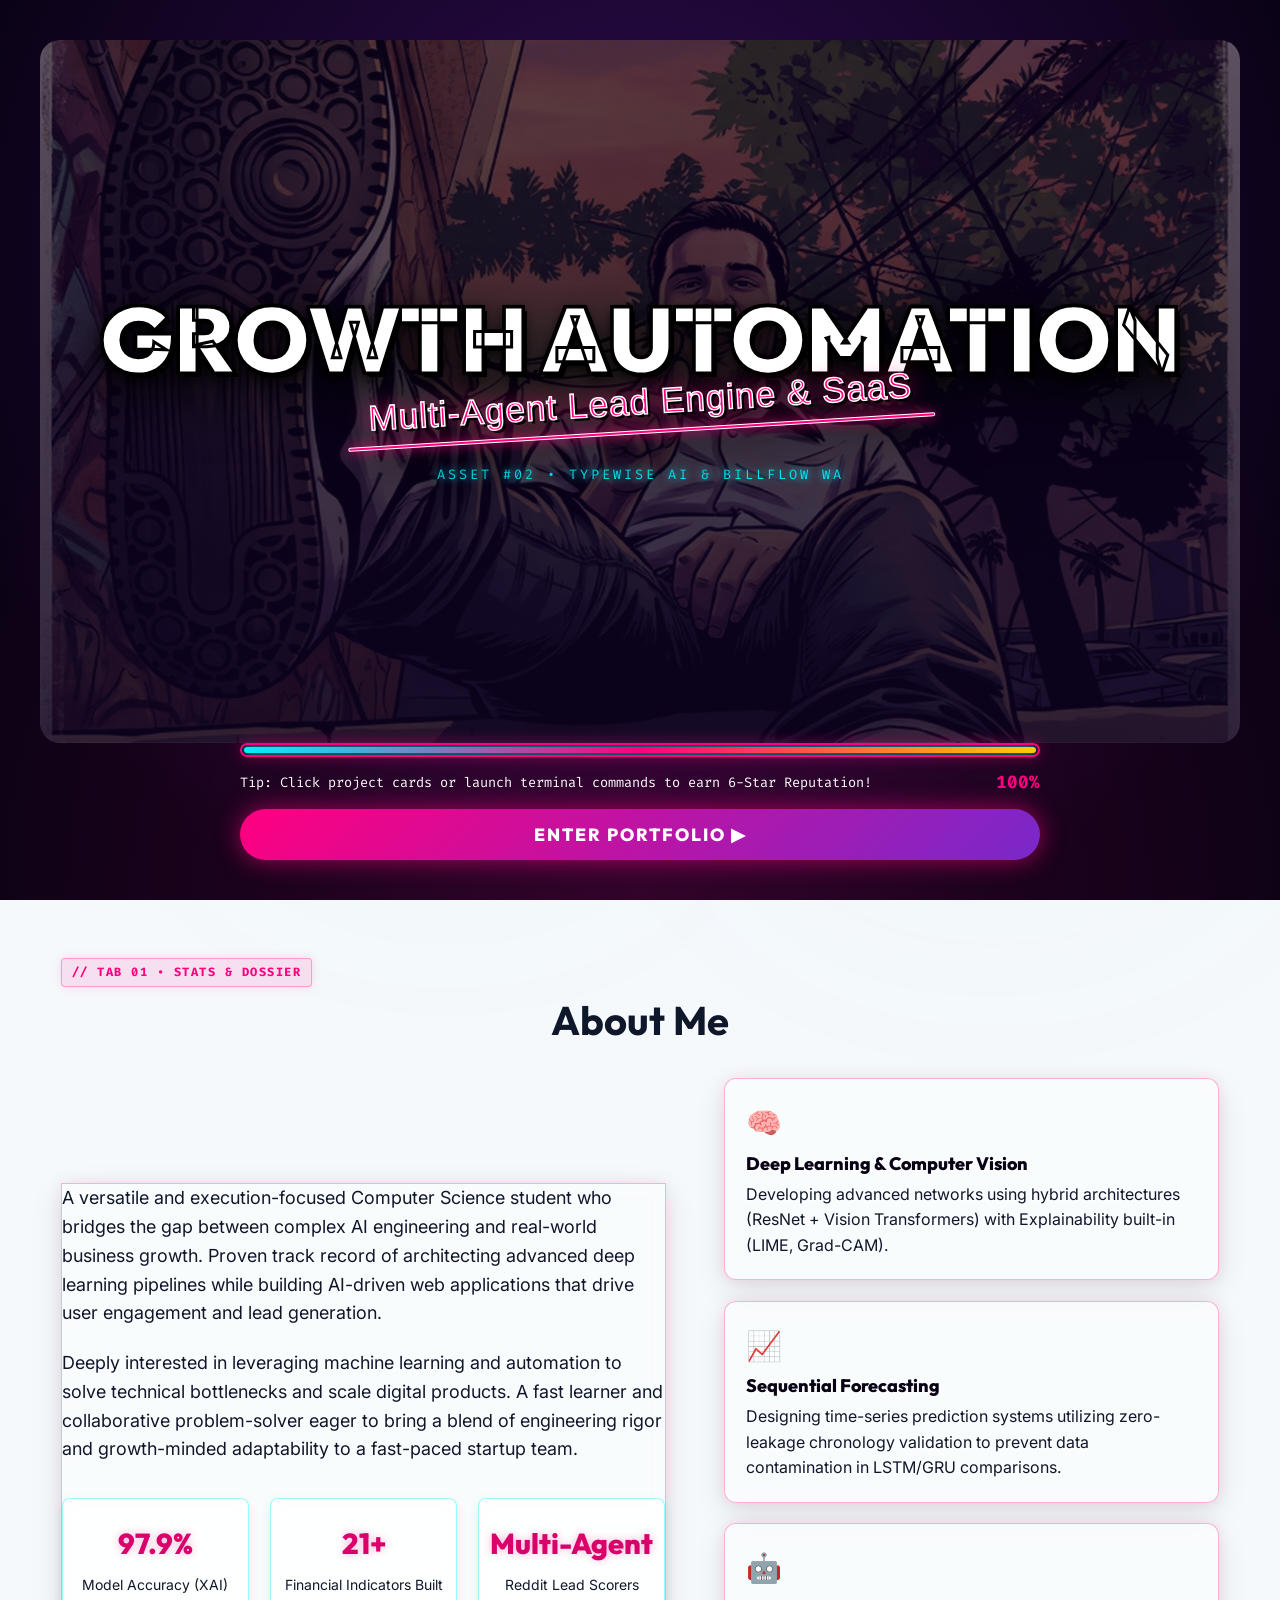
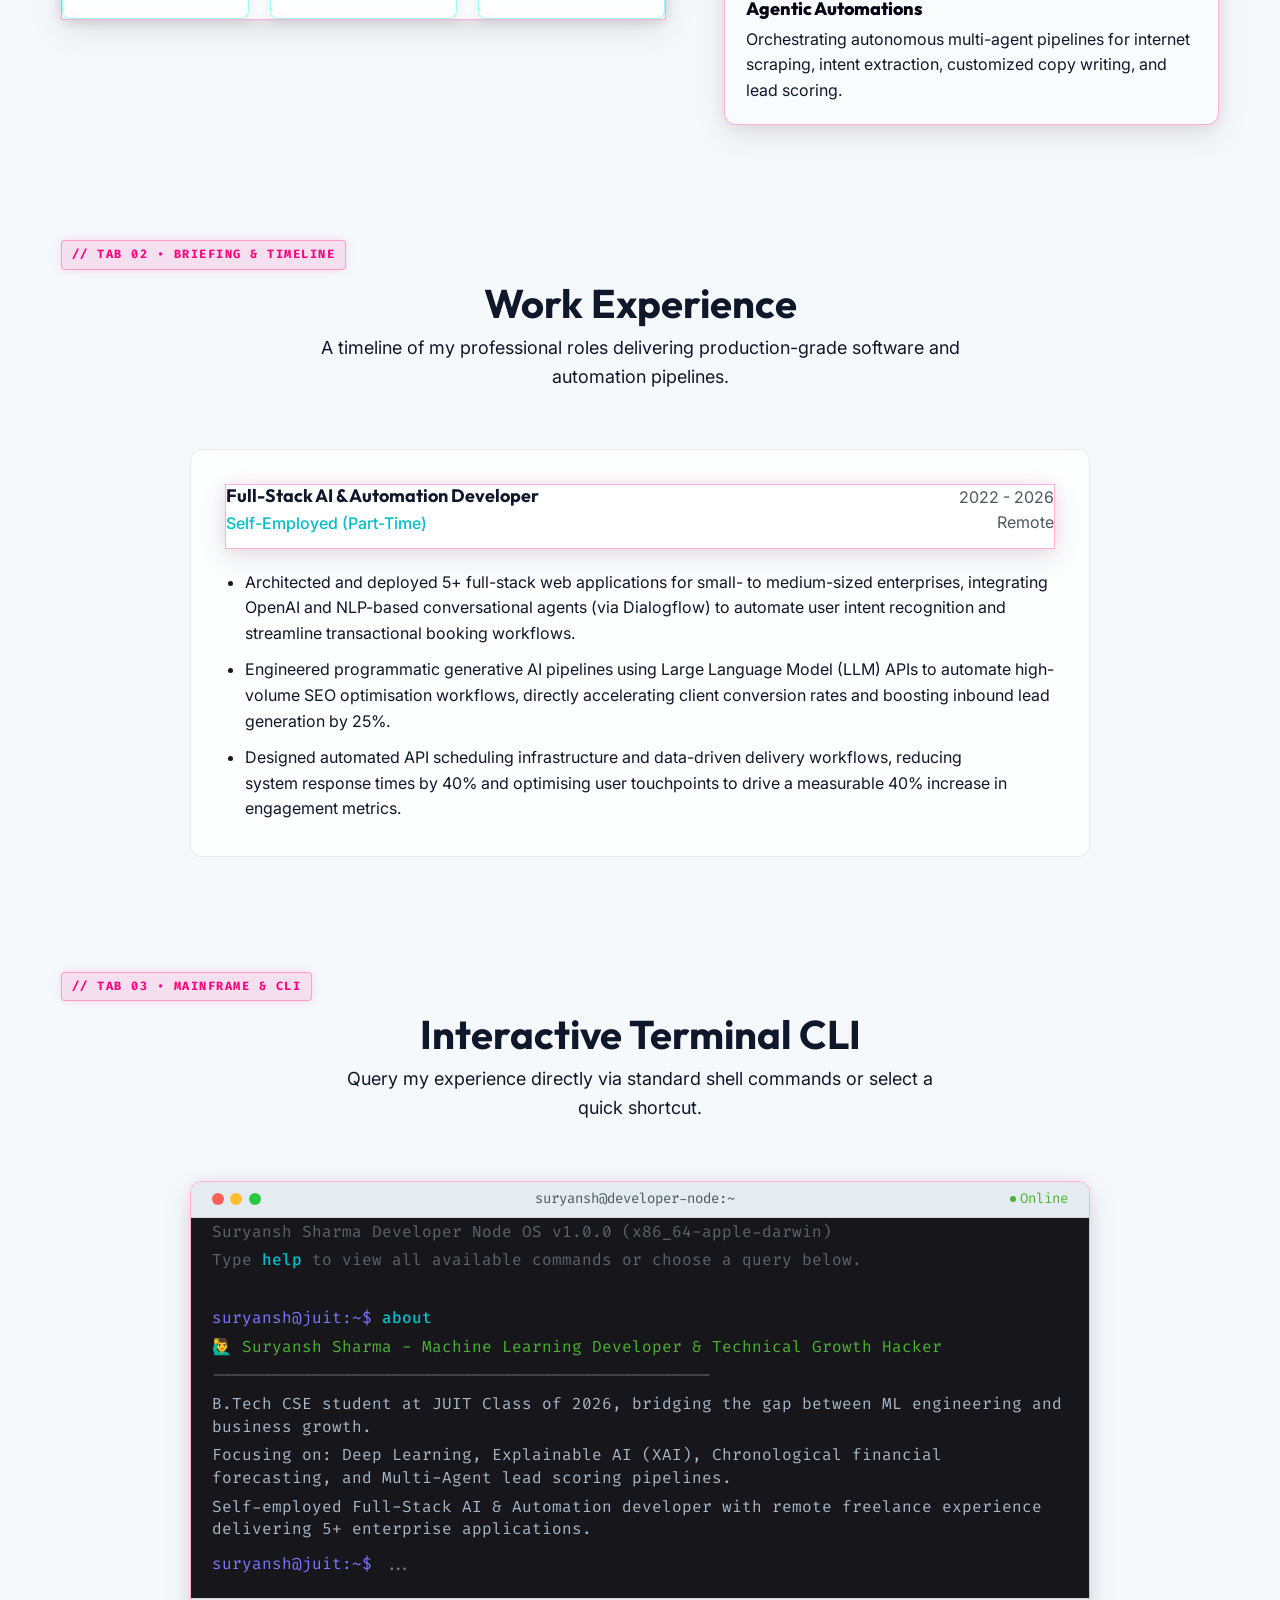
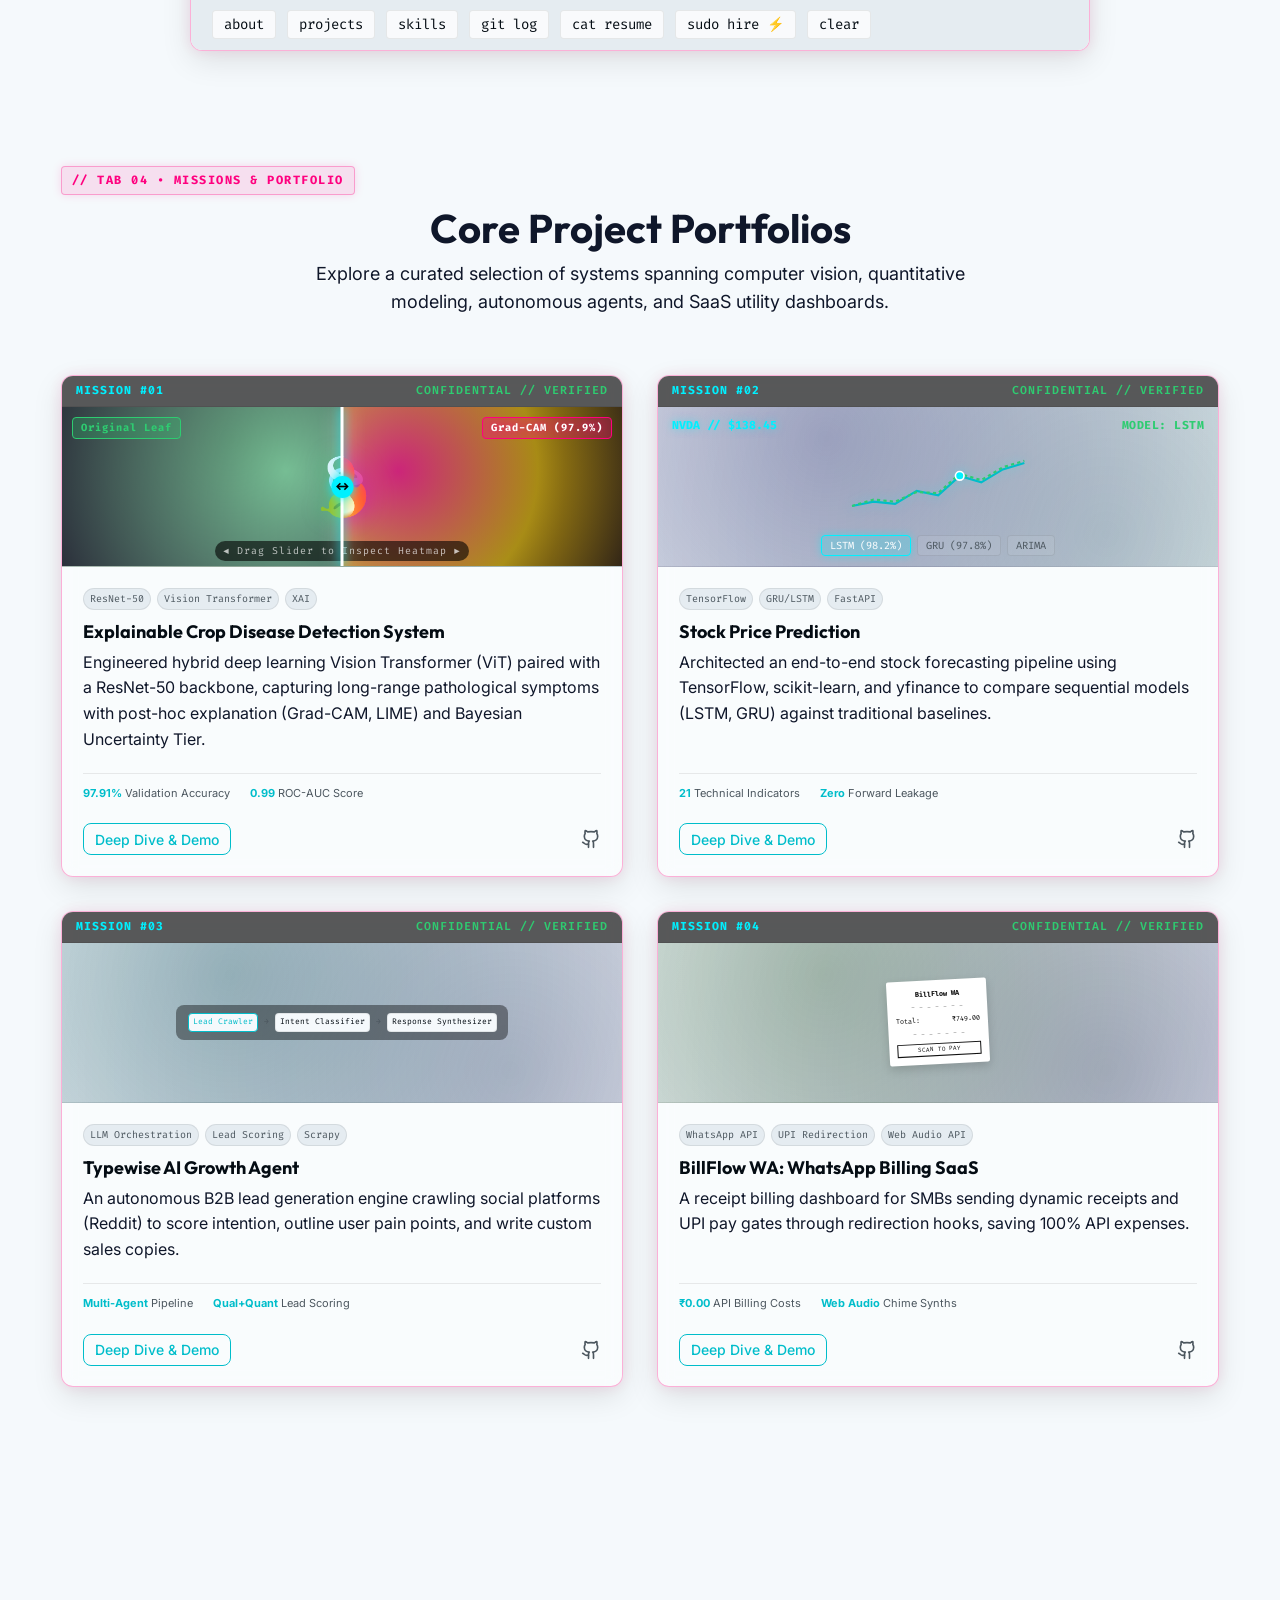
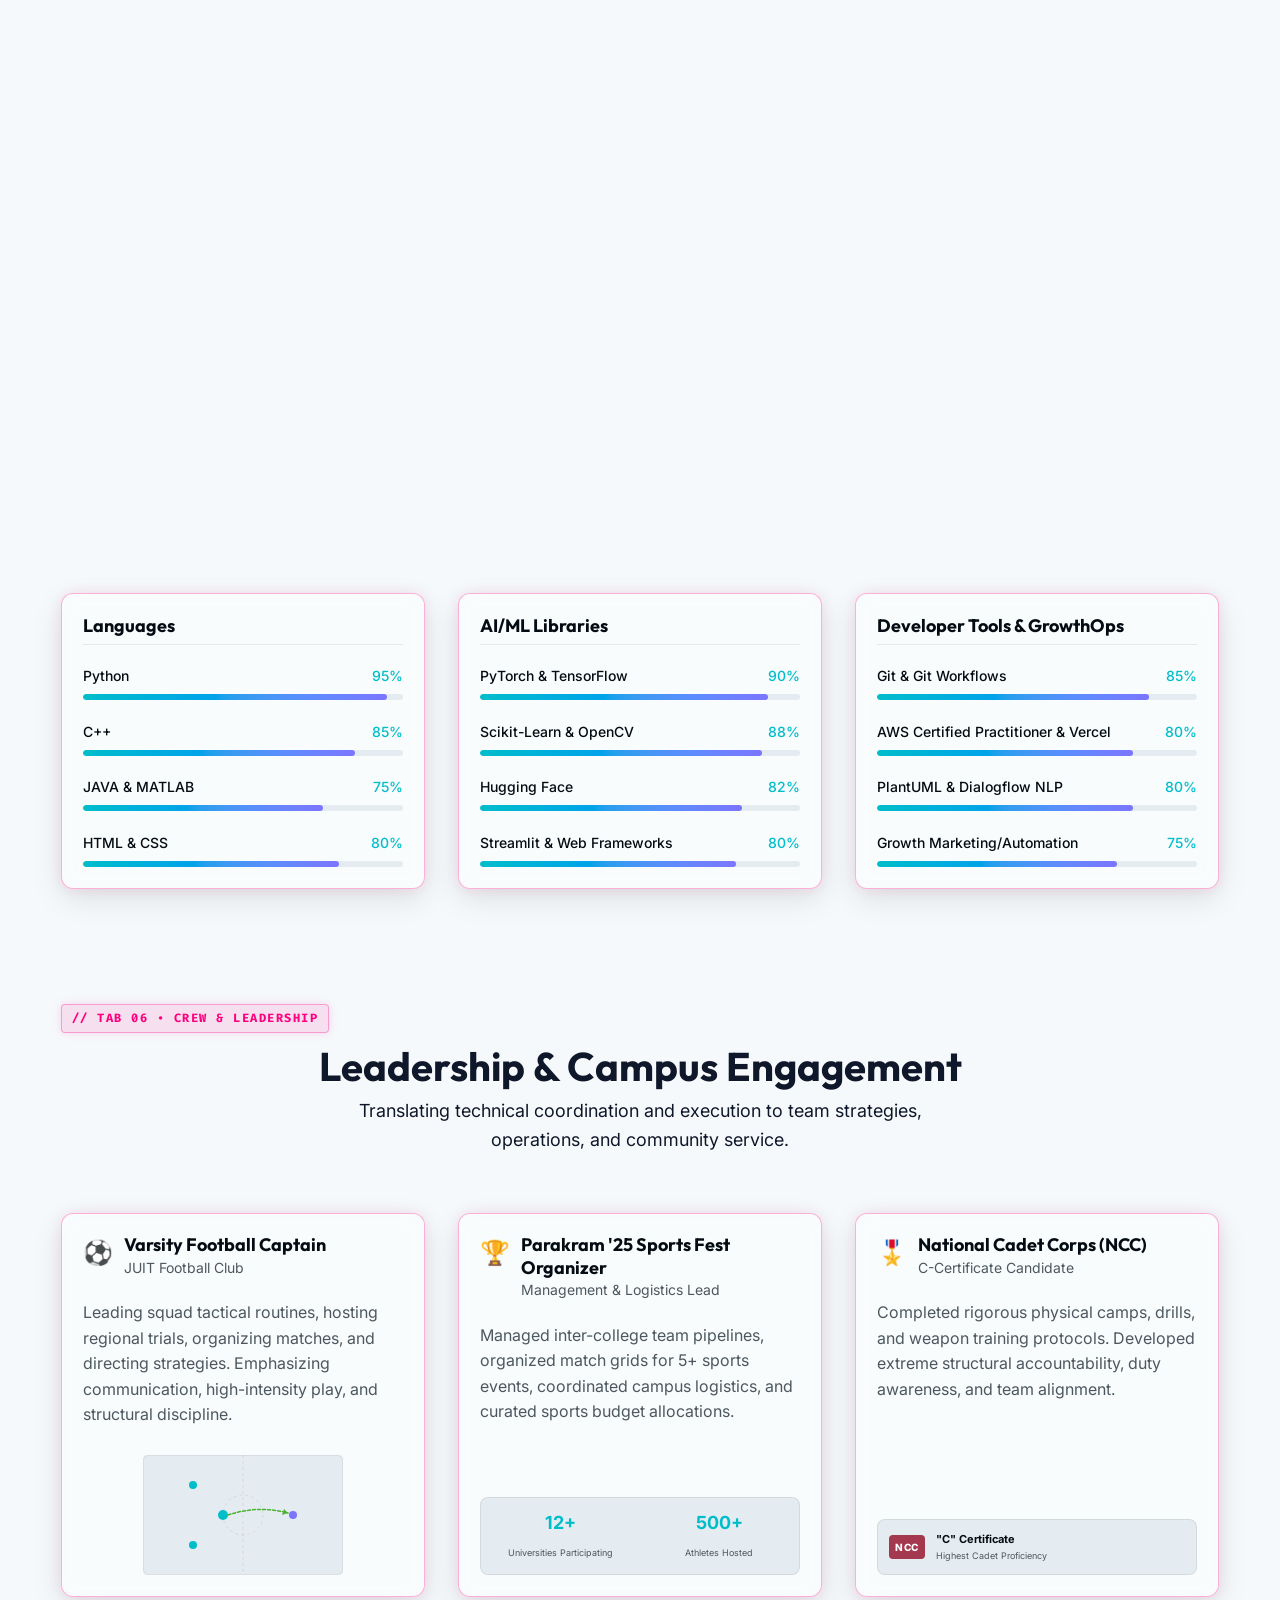
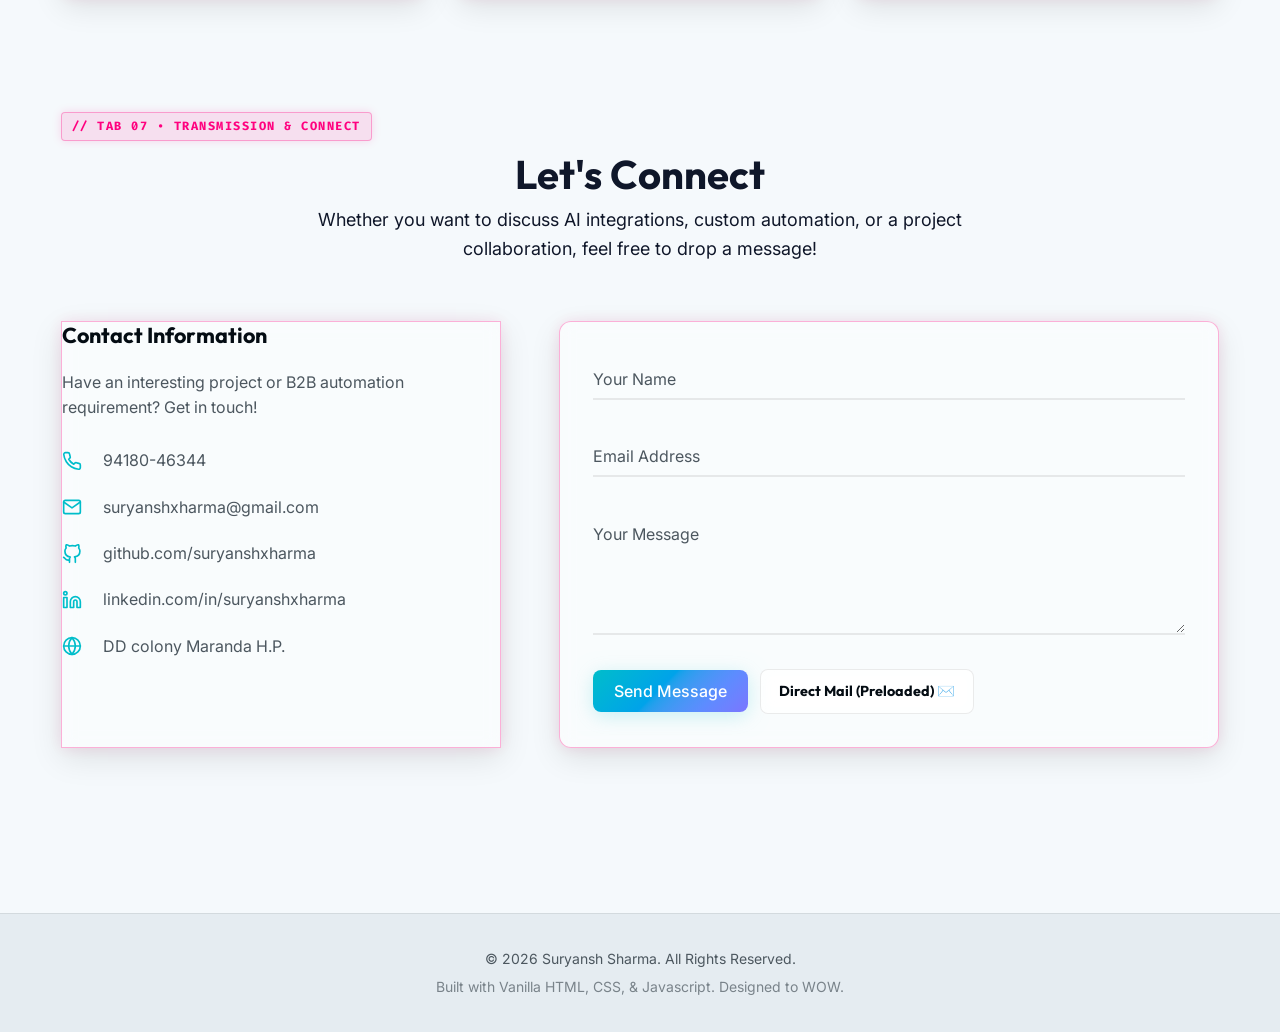
==== commit c0af28bf: "feat: delay navbar until loading finishes, add mode onboarding modal, dual soundscape engine, and di" ====
--- a/index.html
+++ b/index.html
@@ -198,6 +198,39 @@
       <div class="mission-rewards">
         <span class="reward-item">+$100,000 RESPECT</span>
         <span class="reward-item">⭐ REPUTATION LEVEL UP</span>
+      </div>
+    </div>
+  </div>
+
+  <!-- Welcome Mode Guide Modal ("Choose Your Experience") -->
+  <div id="mode-welcome-modal" class="mode-welcome-overlay" aria-hidden="true" style="display: none;">
+    <div class="mode-welcome-card">
+      <div class="welcome-header">
+        <span class="welcome-badge">SELECT INTERFACE</span>
+        <h2>CHOOSE YOUR EXPERIENCE</h2>
+        <p class="welcome-sub">Switch anytime via the navbar switch or press <strong>Shift + P</strong>.</p>
+      </div>
+
+      <div class="mode-choice-grid">
+        <div class="mode-choice-card arcade-choice active" id="btn-choose-arcade">
+          <div class="choice-icon">🎮</div>
+          <h3>GTA RETRO ARCADE</h3>
+          <p>80s Vice City & San Andreas aesthetic, retro SFX, live Wanted HUD, mission dossiers, and cheat codes.</p>
+          <span class="choice-tag">IMMERSIVE • GAMIFIED</span>
+        </div>
+
+        <div class="mode-choice-card pro-choice" id="btn-choose-pro">
+          <div class="choice-icon">💼</div>
+          <h3>PRO MINIMALIST 3D</h3>
+          <p>Sleek dark slate interface, interactive 3D WebGL neural particles, gyroscopic card tilts, and clean recruiter metrics.</p>
+          <span class="choice-tag">EXECUTIVE • 3D WEBGL</span>
+        </div>
+      </div>
+
+      <div class="welcome-footer">
+        <button id="btn-dismiss-welcome" class="btn-welcome-enter">
+          <span>ENTER PORTFOLIO</span>
+        </button>
       </div>
     </div>
   </div>
@@ -1189,10 +1222,15 @@
                     <span class="field-error-message" id="error-message">Message cannot be empty.</span>
                   </div>
 
-                  <button type="submit" class="btn btn-primary btn-submit">
-                    <span class="btn-text">Send Message</span>
-                    <span class="btn-spinner" aria-hidden="true"></span>
-                  </button>
+                  <div class="contact-actions-row">
+                    <button type="submit" class="btn btn-primary btn-submit">
+                      <span class="btn-text">Send Message</span>
+                      <span class="btn-spinner" aria-hidden="true"></span>
+                    </button>
+                    <a href="mailto:suryanshxharma@gmail.com?subject=Opportunity%20Discussion%20with%20Suryansh&body=Hi%20Suryansh%2C%0A%0AI%20came%20across%20your%20portfolio%20and%20was%20impressed%20by%20your%20work%20in%20Machine%20Learning%20and%20full-stack%20systems.%20I'd%20love%20to%20connect%20regarding%20an%20opportunity.%0A%0ABest%20regards%2C" class="btn btn-secondary btn-direct-mail" id="btn-quick-mailto" title="Open in your default email client with a preloaded message">
+                      <span>Direct Mail (Preloaded) ✉️</span>
+                    </a>
+                  </div>
                 </form>
               </div>
             </div>
--- a/style.css
+++ b/style.css
@@ -337,7 +337,12 @@
   backdrop-filter: blur(12px);
   -webkit-backdrop-filter: blur(12px);
   border-bottom: 1px solid var(--color-border);
-  transition: background-color var(--transition-normal), border-color var(--transition-normal);
+  transition: transform 0.6s cubic-bezier(0.16, 1, 0.3, 1), background-color var(--transition-normal), border-color var(--transition-normal);
+  transform: translateY(-100%); /* Initially hidden until loading screen completes */
+}
+
+.header.header-visible {
+  transform: translateY(0);
 }
 
 .nav-container {
@@ -3776,4 +3781,194 @@
   transform: translateZ(12px);
 }
 
-
+/* ==========================================================================
+   CONTACT ACTIONS & WELCOME GUIDE MODAL
+   ========================================================================== */
+.contact-actions-row {
+  display: flex;
+  gap: 12px;
+  align-items: center;
+  flex-wrap: wrap;
+}
+
+.btn-direct-mail {
+  font-family: var(--font-heading);
+  font-weight: 700;
+  font-size: 0.9rem;
+  padding: 10px 18px;
+  border-radius: var(--radius-sm);
+  display: inline-flex;
+  align-items: center;
+  gap: 6px;
+  text-decoration: none;
+  transition: all var(--transition-fast);
+}
+
+.btn-direct-mail:hover {
+  background: rgba(0, 240, 255, 0.15);
+  border-color: var(--gta-cyan);
+  color: #ffffff;
+  box-shadow: 0 0 15px rgba(0, 240, 255, 0.4);
+}
+
+/* Welcome Mode Choice Modal */
+.mode-welcome-overlay {
+  position: fixed;
+  inset: 0;
+  z-index: 999999;
+  background: rgba(5, 2, 15, 0.88);
+  backdrop-filter: blur(12px);
+  -webkit-backdrop-filter: blur(12px);
+  display: flex;
+  align-items: center;
+  justify-content: center;
+  padding: 20px;
+  user-select: none;
+}
+
+.mode-welcome-card {
+  background: rgba(14, 4, 32, 0.96);
+  border: 2px solid var(--gta-pink);
+  box-shadow: 0 0 50px rgba(255, 0, 127, 0.4), inset 0 0 25px rgba(0, 240, 255, 0.1);
+  border-radius: var(--radius-lg);
+  max-width: 680px;
+  width: 100%;
+  padding: 32px;
+  text-align: center;
+  animation: welcome-pop 0.4s cubic-bezier(0.16, 1, 0.3, 1);
+}
+
+@keyframes welcome-pop {
+  from { opacity: 0; transform: scale(0.92); }
+  to { opacity: 1; transform: scale(1); }
+}
+
+.welcome-header h2 {
+  font-family: 'Rajdhani', var(--font-heading);
+  font-size: clamp(1.8rem, 4vw, 2.4rem);
+  font-weight: 900;
+  color: #ffffff;
+  letter-spacing: 2px;
+  margin-top: 8px;
+}
+
+.welcome-badge {
+  font-family: var(--font-mono);
+  font-size: 0.75rem;
+  font-weight: 700;
+  color: var(--gta-cyan);
+  letter-spacing: 2px;
+  background: rgba(0, 240, 255, 0.12);
+  border: 1px solid var(--gta-cyan);
+  padding: 4px 12px;
+  border-radius: 999px;
+  display: inline-block;
+}
+
+.welcome-sub {
+  font-size: 0.9rem;
+  color: var(--color-text-dim);
+  margin-top: 6px;
+  margin-bottom: 24px;
+}
+
+.mode-choice-grid {
+  display: grid;
+  grid-template-columns: 1fr 1fr;
+  gap: 16px;
+  margin-bottom: 24px;
+}
+
+@media (max-width: 600px) {
+  .mode-choice-grid {
+    grid-template-columns: 1fr;
+  }
+}
+
+.mode-choice-card {
+  background: rgba(255, 255, 255, 0.04);
+  border: 1px solid rgba(255, 255, 255, 0.12);
+  border-radius: var(--radius-md);
+  padding: 20px 16px;
+  cursor: pointer;
+  transition: all 0.25s ease;
+  display: flex;
+  flex-direction: column;
+  align-items: center;
+  text-align: center;
+}
+
+.mode-choice-card .choice-icon {
+  font-size: 2.2rem;
+  margin-bottom: 8px;
+}
+
+.mode-choice-card h3 {
+  font-family: 'Rajdhani', var(--font-heading);
+  font-size: 1.15rem;
+  font-weight: 800;
+  letter-spacing: 1px;
+  margin-bottom: 8px;
+}
+
+.arcade-choice h3 {
+  color: var(--gta-yellow);
+}
+
+.pro-choice h3 {
+  color: #818cf8;
+}
+
+.mode-choice-card p {
+  font-size: 0.8rem;
+  color: var(--color-text-dim);
+  line-height: 1.4;
+  margin-bottom: 12px;
+  flex: 1;
+}
+
+.choice-tag {
+  font-family: var(--font-mono);
+  font-size: 0.65rem;
+  letter-spacing: 1px;
+  color: var(--gta-cyan);
+}
+
+.mode-choice-card:hover,
+.mode-choice-card.active {
+  transform: translateY(-4px);
+}
+
+.arcade-choice.active {
+  border-color: var(--gta-pink);
+  background: rgba(255, 0, 127, 0.15);
+  box-shadow: 0 0 20px rgba(255, 0, 127, 0.4);
+}
+
+.pro-choice.active {
+  border-color: #6366f1;
+  background: rgba(99, 102, 241, 0.18);
+  box-shadow: 0 0 20px rgba(99, 102, 241, 0.4);
+}
+
+.btn-welcome-enter {
+  background: linear-gradient(135deg, var(--gta-pink), var(--gta-cyan));
+  color: #000000;
+  font-family: 'Rajdhani', var(--font-heading);
+  font-weight: 800;
+  font-size: 1.05rem;
+  letter-spacing: 2px;
+  padding: 12px 32px;
+  border-radius: 999px;
+  border: none;
+  cursor: pointer;
+  transition: all 0.2s ease;
+  box-shadow: 0 0 20px rgba(0, 240, 255, 0.5);
+}
+
+.btn-welcome-enter:hover {
+  transform: scale(1.05);
+  box-shadow: 0 0 30px rgba(255, 0, 127, 0.7);
+}
+
+
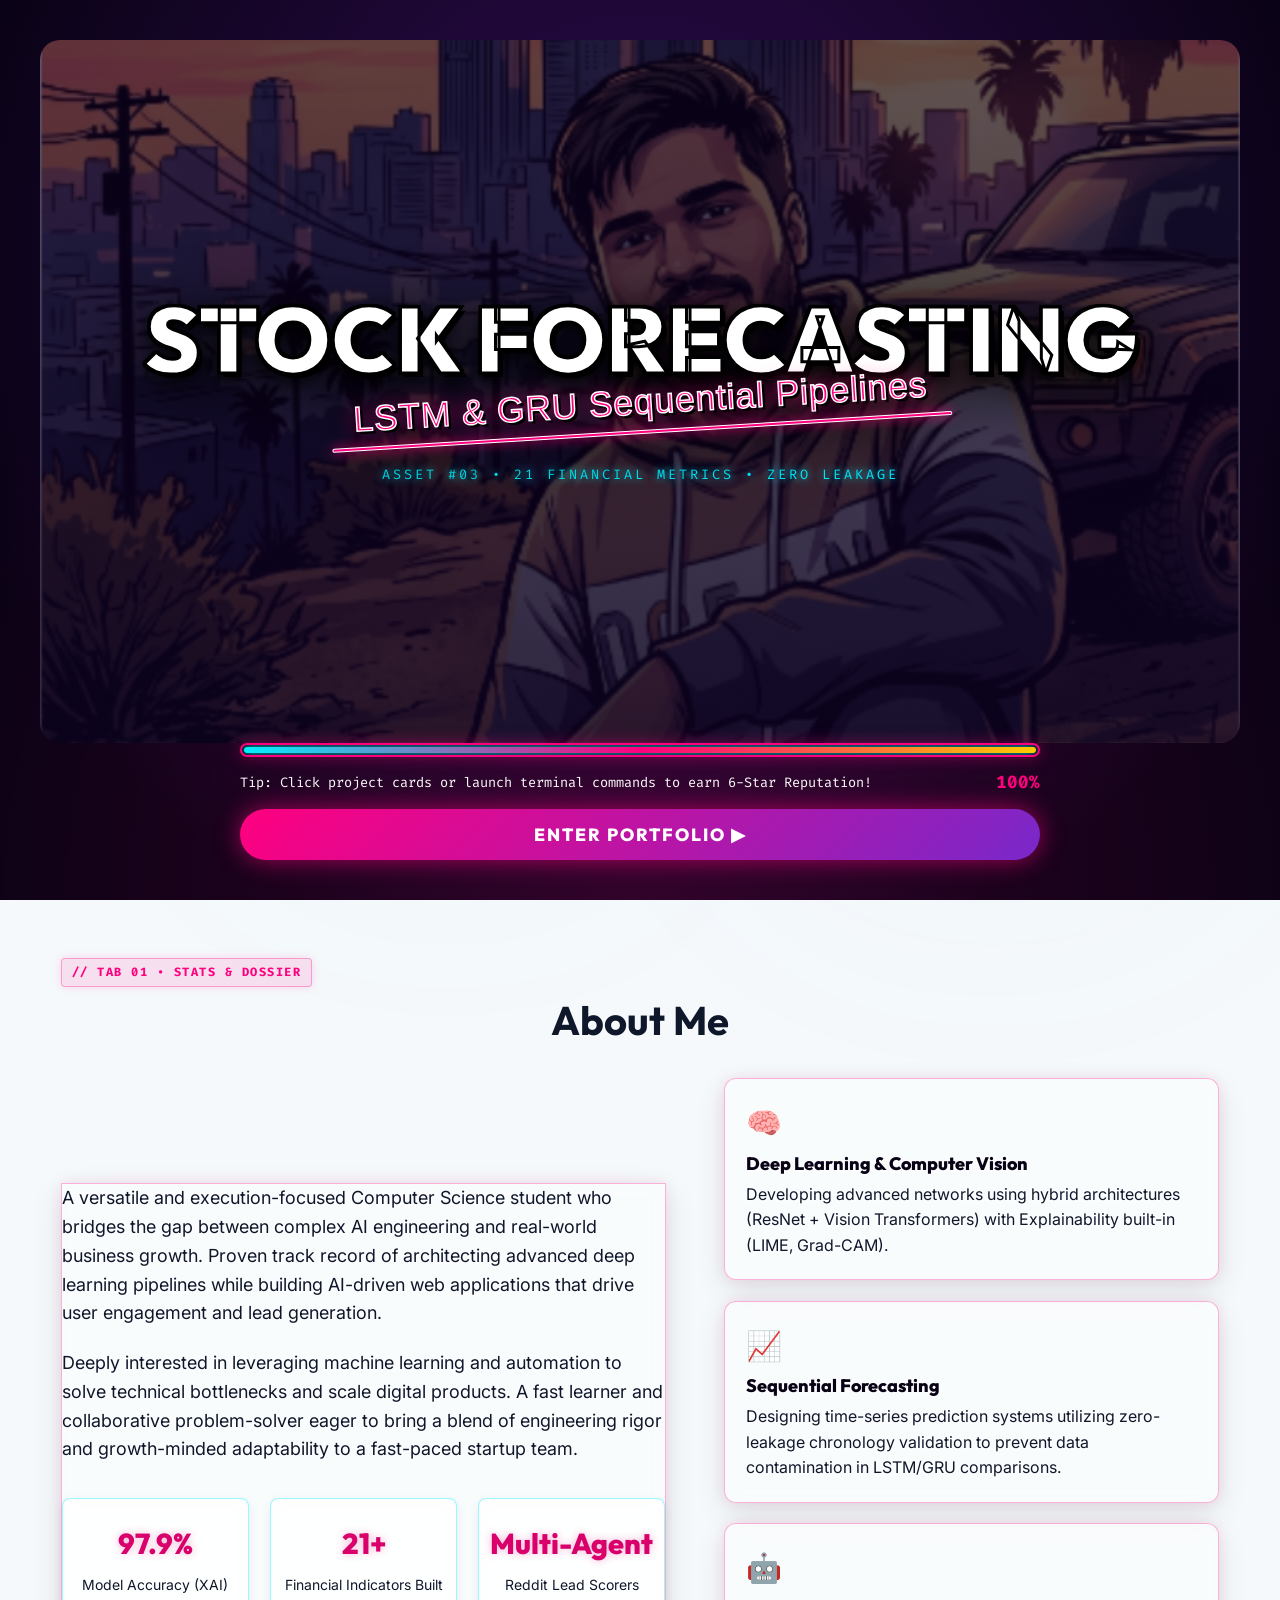
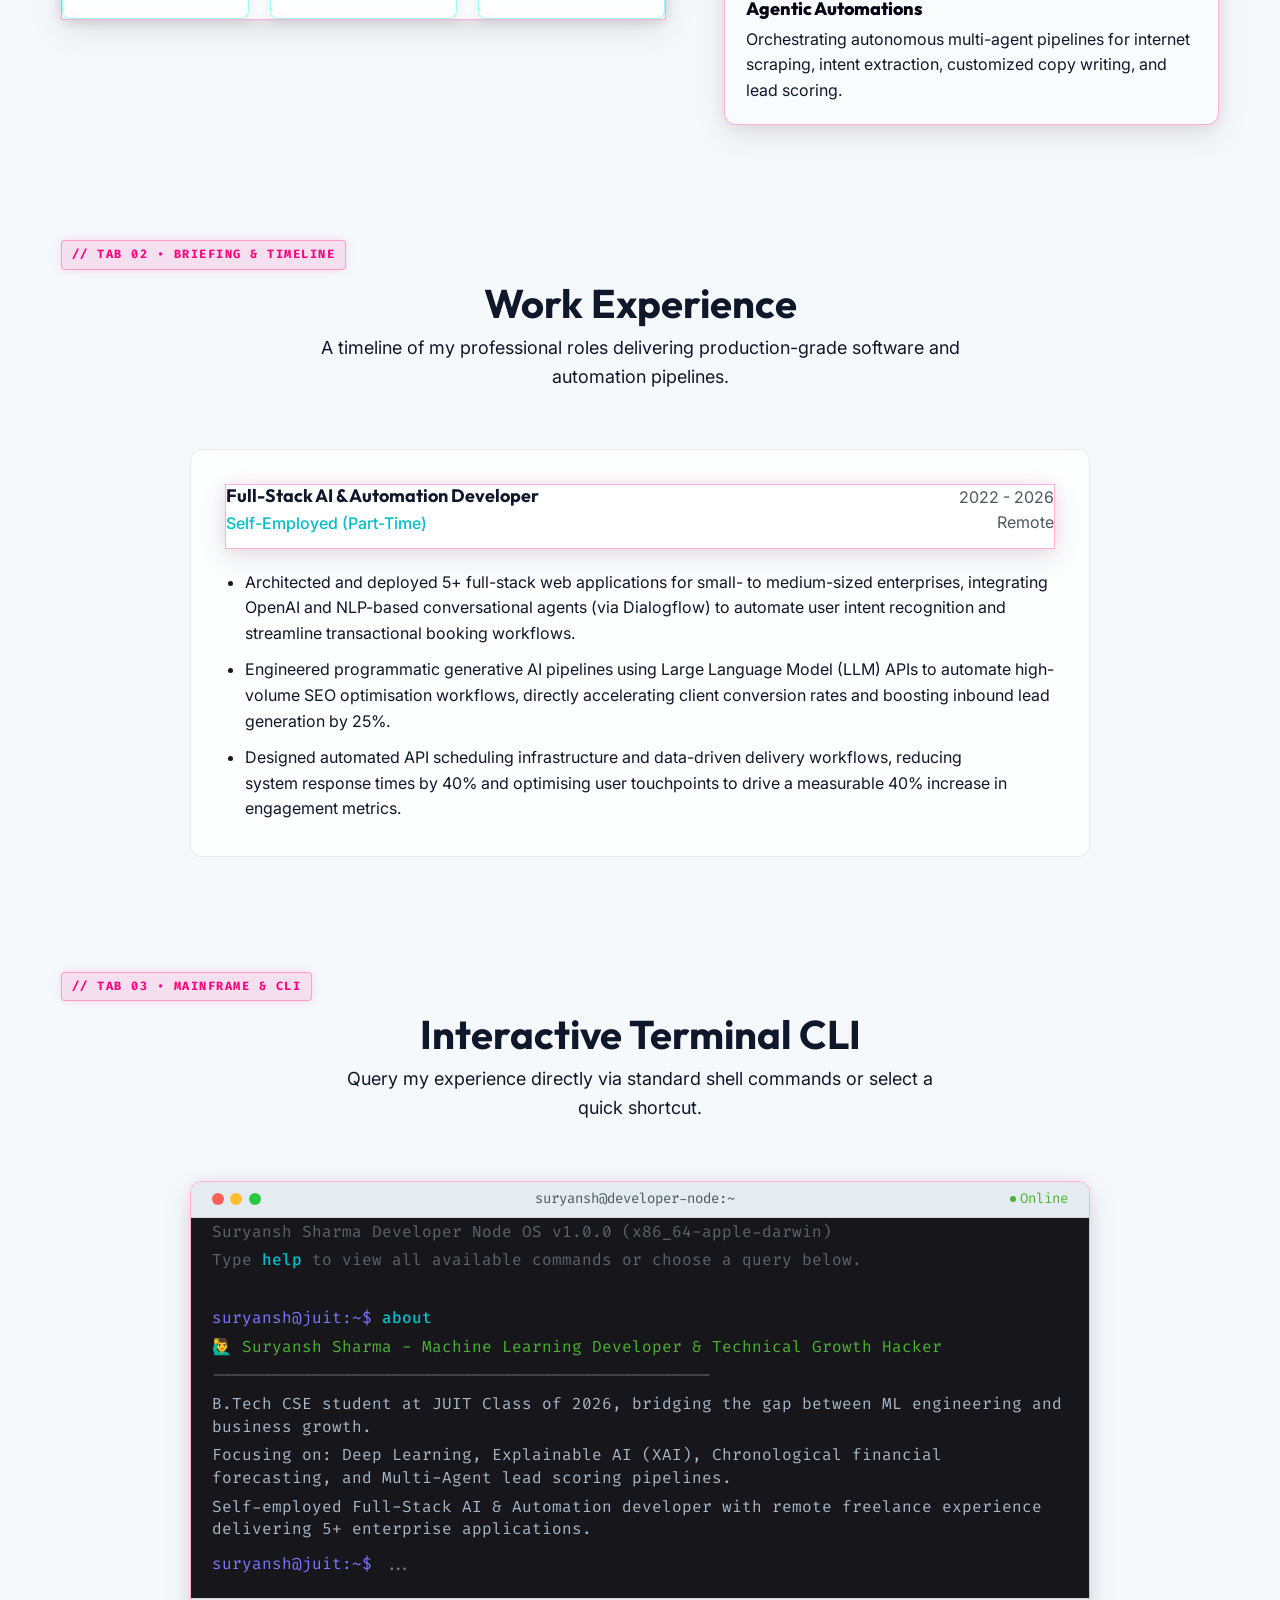
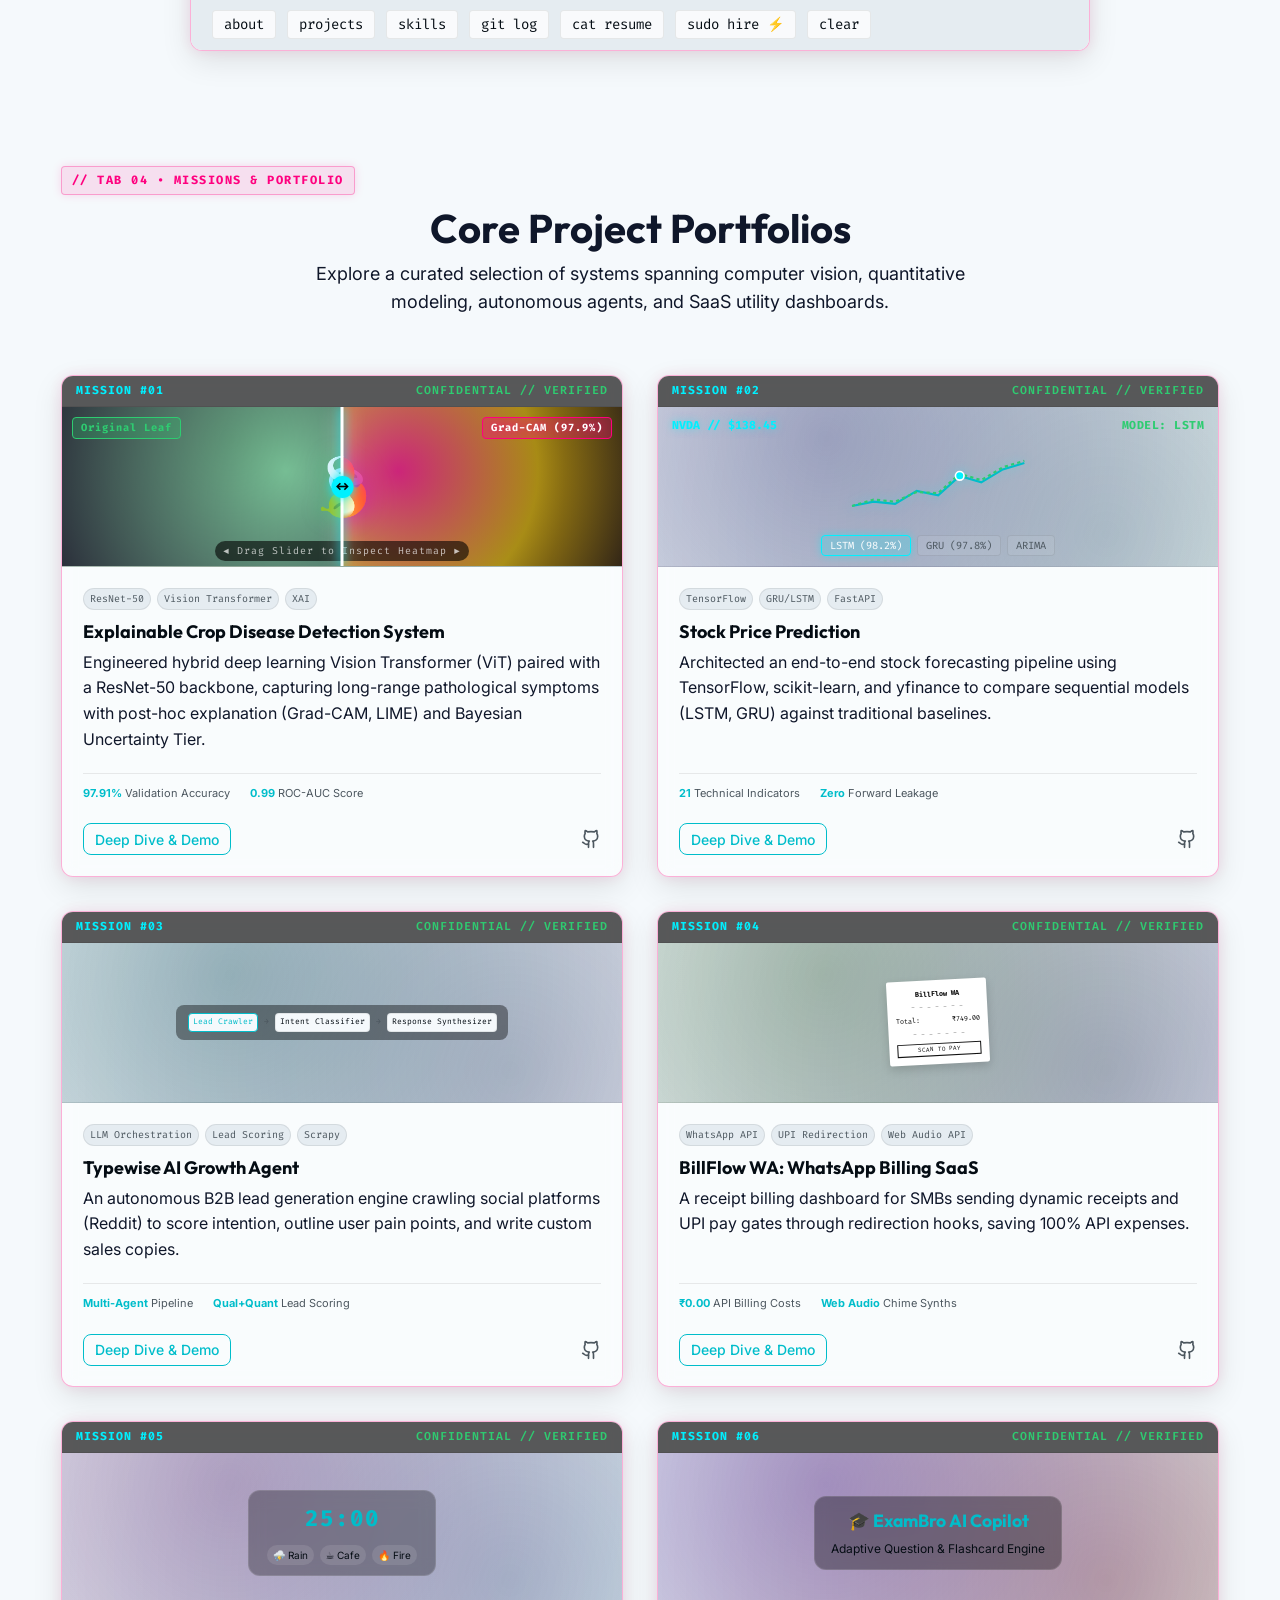
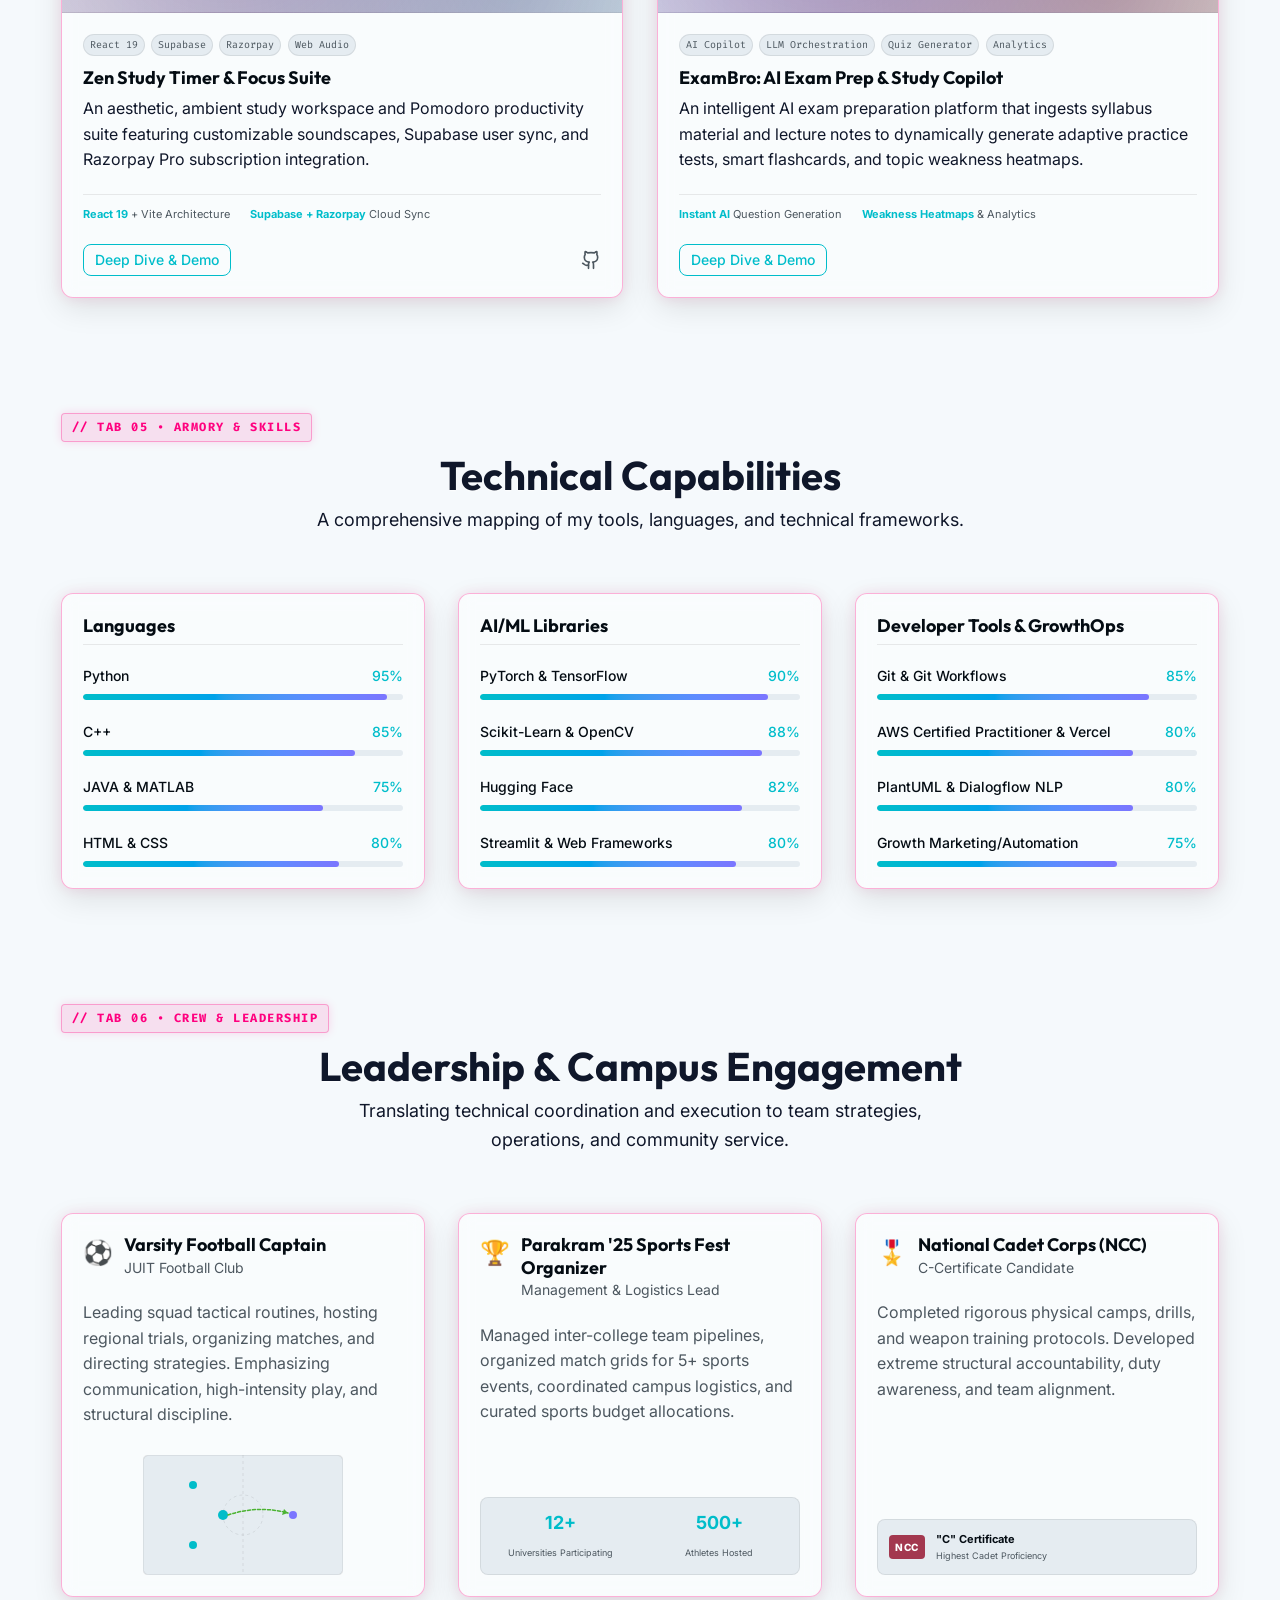
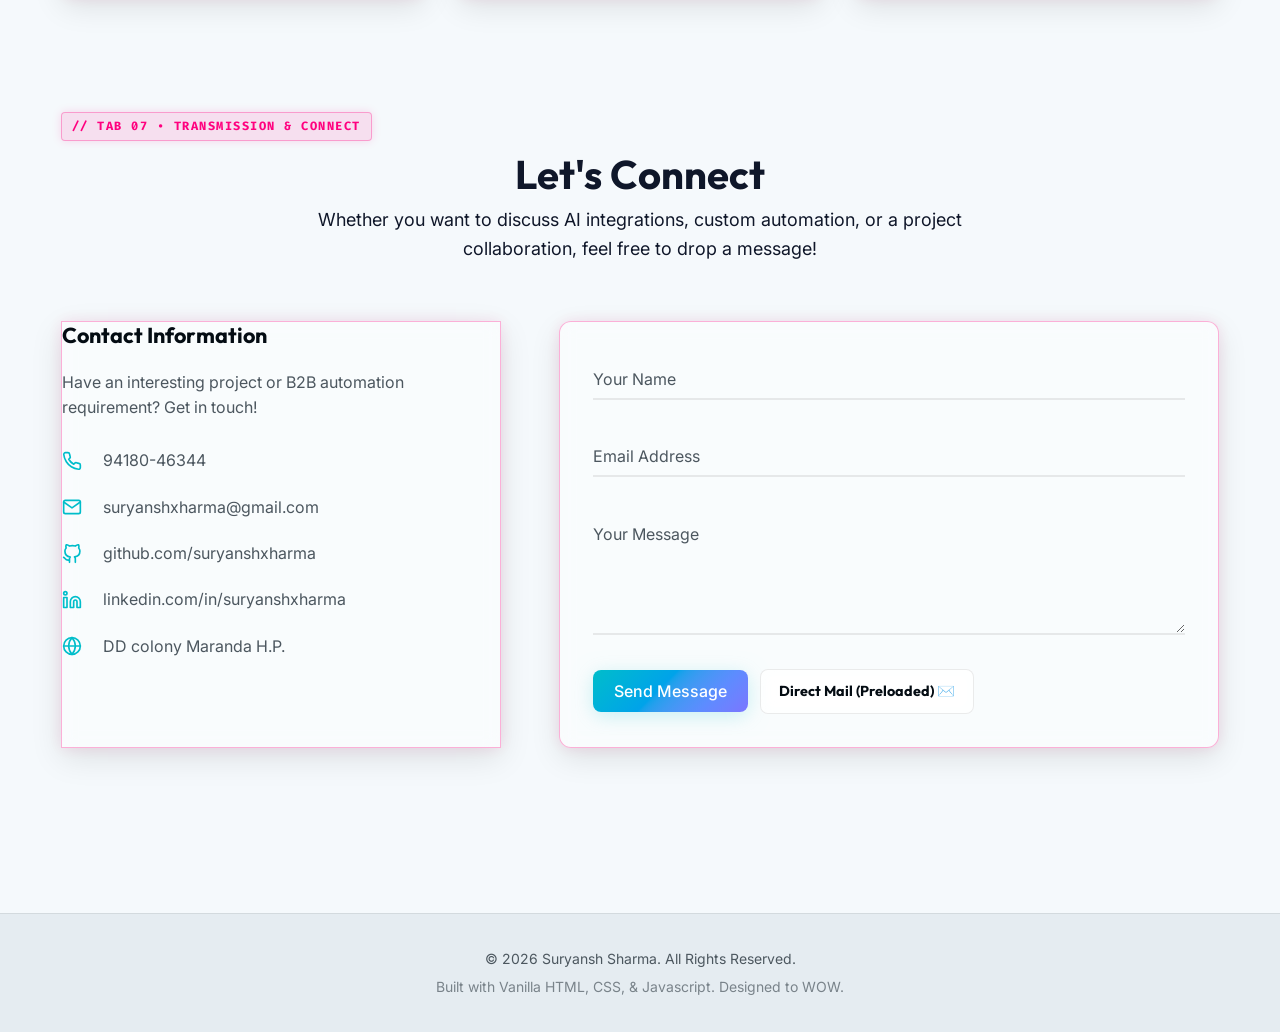
==== commit 3e9c8a2c: "fix(security): sanitize terminal CLI input against XSS and add rel=noopener to external links" ====
--- a/index.html
+++ b/index.html
@@ -653,7 +653,7 @@
                     </div>
                     <div class="project-links">
                       <button class="btn btn-sm btn-outline btn-dialog-trigger" data-dialog="dialog-crop">Deep Dive & Demo</button>
-                      <a href="https://github.com/suryanshxharma/crop-disease-detection" target="_blank"
+                      <a href="https://github.com/suryanshxharma/crop-disease-detection" target="_blank" rel="noopener noreferrer"
                         class="github-icon-link" aria-label="View source code on GitHub">
                         <svg xmlns="http://www.w3.org/2000/svg" width="20" height="20" viewBox="0 0 24 24" fill="none"
                           stroke="currentColor" stroke-width="2" stroke-linecap="round" stroke-linejoin="round">
@@ -711,7 +711,7 @@
                     </div>
                     <div class="project-links">
                       <button class="btn btn-sm btn-outline btn-dialog-trigger" data-dialog="dialog-stock">Deep Dive & Demo</button>
-                      <a href="https://github.com/suryanshxharma/stock-prediction-pipeline" target="_blank"
+                      <a href="https://github.com/suryanshxharma/stock-prediction-pipeline" target="_blank" rel="noopener noreferrer"
                         class="github-icon-link" aria-label="View source code on GitHub">
                         <svg xmlns="http://www.w3.org/2000/svg" width="20" height="20" viewBox="0 0 24 24" fill="none"
                           stroke="currentColor" stroke-width="2" stroke-linecap="round" stroke-linejoin="round">
@@ -757,7 +757,7 @@
                     </div>
                     <div class="project-links">
                       <button class="btn btn-sm btn-outline btn-dialog-trigger" data-dialog="dialog-agent">Deep Dive & Demo</button>
-                      <a href="https://github.com/suryanshxharma/AI-Growth-Agent-for-B2B-SaaS" target="_blank"
+                      <a href="https://github.com/suryanshxharma/AI-Growth-Agent-for-B2B-SaaS" target="_blank" rel="noopener noreferrer"
                         class="github-icon-link" aria-label="View source code on GitHub">
                         <svg xmlns="http://www.w3.org/2000/svg" width="20" height="20" viewBox="0 0 24 24" fill="none"
                           stroke="currentColor" stroke-width="2" stroke-linecap="round" stroke-linejoin="round">
@@ -805,7 +805,7 @@
                     </div>
                     <div class="project-links">
                       <button class="btn btn-sm btn-outline btn-dialog-trigger" data-dialog="dialog-billflow">Deep Dive & Demo</button>
-                      <a href="https://github.com/suryanshxharma/BillFlow-WA" target="_blank" class="github-icon-link"
+                      <a href="https://github.com/suryanshxharma/BillFlow-WA" target="_blank" rel="noopener noreferrer" class="github-icon-link"
                         aria-label="View source code on GitHub">
                         <svg xmlns="http://www.w3.org/2000/svg" width="20" height="20" viewBox="0 0 24 24" fill="none"
                           stroke="currentColor" stroke-width="2" stroke-linecap="round" stroke-linejoin="round">
@@ -852,7 +852,7 @@
                     </div>
                     <div class="project-links">
                       <button class="btn btn-sm btn-outline btn-dialog-trigger" data-dialog="dialog-zen">Deep Dive & Demo</button>
-                      <a href="https://github.com/suryanshxharma/zen-study-timer" target="_blank" class="github-icon-link" aria-label="View source code on GitHub">
+                      <a href="https://github.com/suryanshxharma/zen-study-timer" target="_blank" rel="noopener noreferrer" class="github-icon-link" aria-label="View source code on GitHub">
                         <svg xmlns="http://www.w3.org/2000/svg" width="20" height="20" viewBox="0 0 24 24" fill="none"
                           stroke="currentColor" stroke-width="2" stroke-linecap="round" stroke-linejoin="round">
                           <path
@@ -1178,7 +1178,7 @@
                           d="M9 19c-5 1.5-5-2.5-7-3m14 6v-3.87a3.37 3.37 0 0 0-.94-2.61c3.14-.35 6.44-1.54 6.44-7A5.44 5.44 0 0 0 20 4.77 5.07 5.07 0 0 0 19.91 1S18.73.65 16 2.48a13.38 13.38 0 0 0-7 0C6.27.65 5.09 1 5.09 1A5.07 5.07 0 0 0 5 4.77a5.44 5.44 0 0 0-1.5 3.78c0 5.42 3.3 6.61 6.44 7A3.37 3.37 0 0 0 9 18.13V22">
                         </path>
                       </svg>
-                      <a href="https://github.com/suryanshxharma" target="_blank">github.com/suryanshxharma</a>
+                      <a href="https://github.com/suryanshxharma" target="_blank" rel="noopener noreferrer">github.com/suryanshxharma</a>
                     </li>
                     <li>
                       <svg xmlns="http://www.w3.org/2000/svg" width="20" height="20" viewBox="0 0 24 24" fill="none"
@@ -1187,7 +1187,7 @@
                         <rect x="2" y="9" width="4" height="12"></rect>
                         <circle cx="4" cy="4" r="2"></circle>
                       </svg>
-                      <a href="https://linkedin.com/in/suryanshxharma" target="_blank">linkedin.com/in/suryanshxharma</a>
+                      <a href="https://linkedin.com/in/suryanshxharma" target="_blank" rel="noopener noreferrer">linkedin.com/in/suryanshxharma</a>
                     </li>
                     <li>
                       <svg xmlns="http://www.w3.org/2000/svg" width="20" height="20" viewBox="0 0 24 24" fill="none"
--- a/style.css
+++ b/style.css
@@ -3410,6 +3410,11 @@
 /* ==========================================================================
    PRO / RECRUITER MINIMALIST MODE STYLING OVERRIDES (html[data-mode="pro"])
    ========================================================================== */
+/* In Pro Mode, loading screen is omitted so header must always be visible */
+html[data-mode="pro"] .header {
+  transform: translateY(0) !important;
+}
+
 html[data-mode="pro"] #gta-custom-cursor,
 html[data-mode="pro"] #gta-loading-screen,
 html[data-mode="pro"] #gta-hud-bar,
@@ -3475,15 +3480,21 @@
 }
 
 html[data-mode="pro"] .mode-toggle-btn {
-  background: rgba(99, 102, 241, 0.15) !important;
-  border-color: #6366f1 !important;
-  color: #c7d2fe !important;
-  box-shadow: 0 0 12px rgba(99, 102, 241, 0.3) !important;
+  background: rgba(99, 102, 241, 0.25) !important;
+  border-color: #818cf8 !important;
+  color: #ffffff !important;
+  box-shadow: 0 0 15px rgba(99, 102, 241, 0.4) !important;
+  display: inline-flex !important;
+  visibility: visible !important;
+  opacity: 1 !important;
+  cursor: pointer !important;
+  padding: 6px 14px;
 }
 
 html[data-mode="pro"] .mode-toggle-btn:hover {
   background: #6366f1 !important;
   color: #ffffff !important;
+  transform: scale(1.05);
 }
 
 @media (max-width: 1400px) {
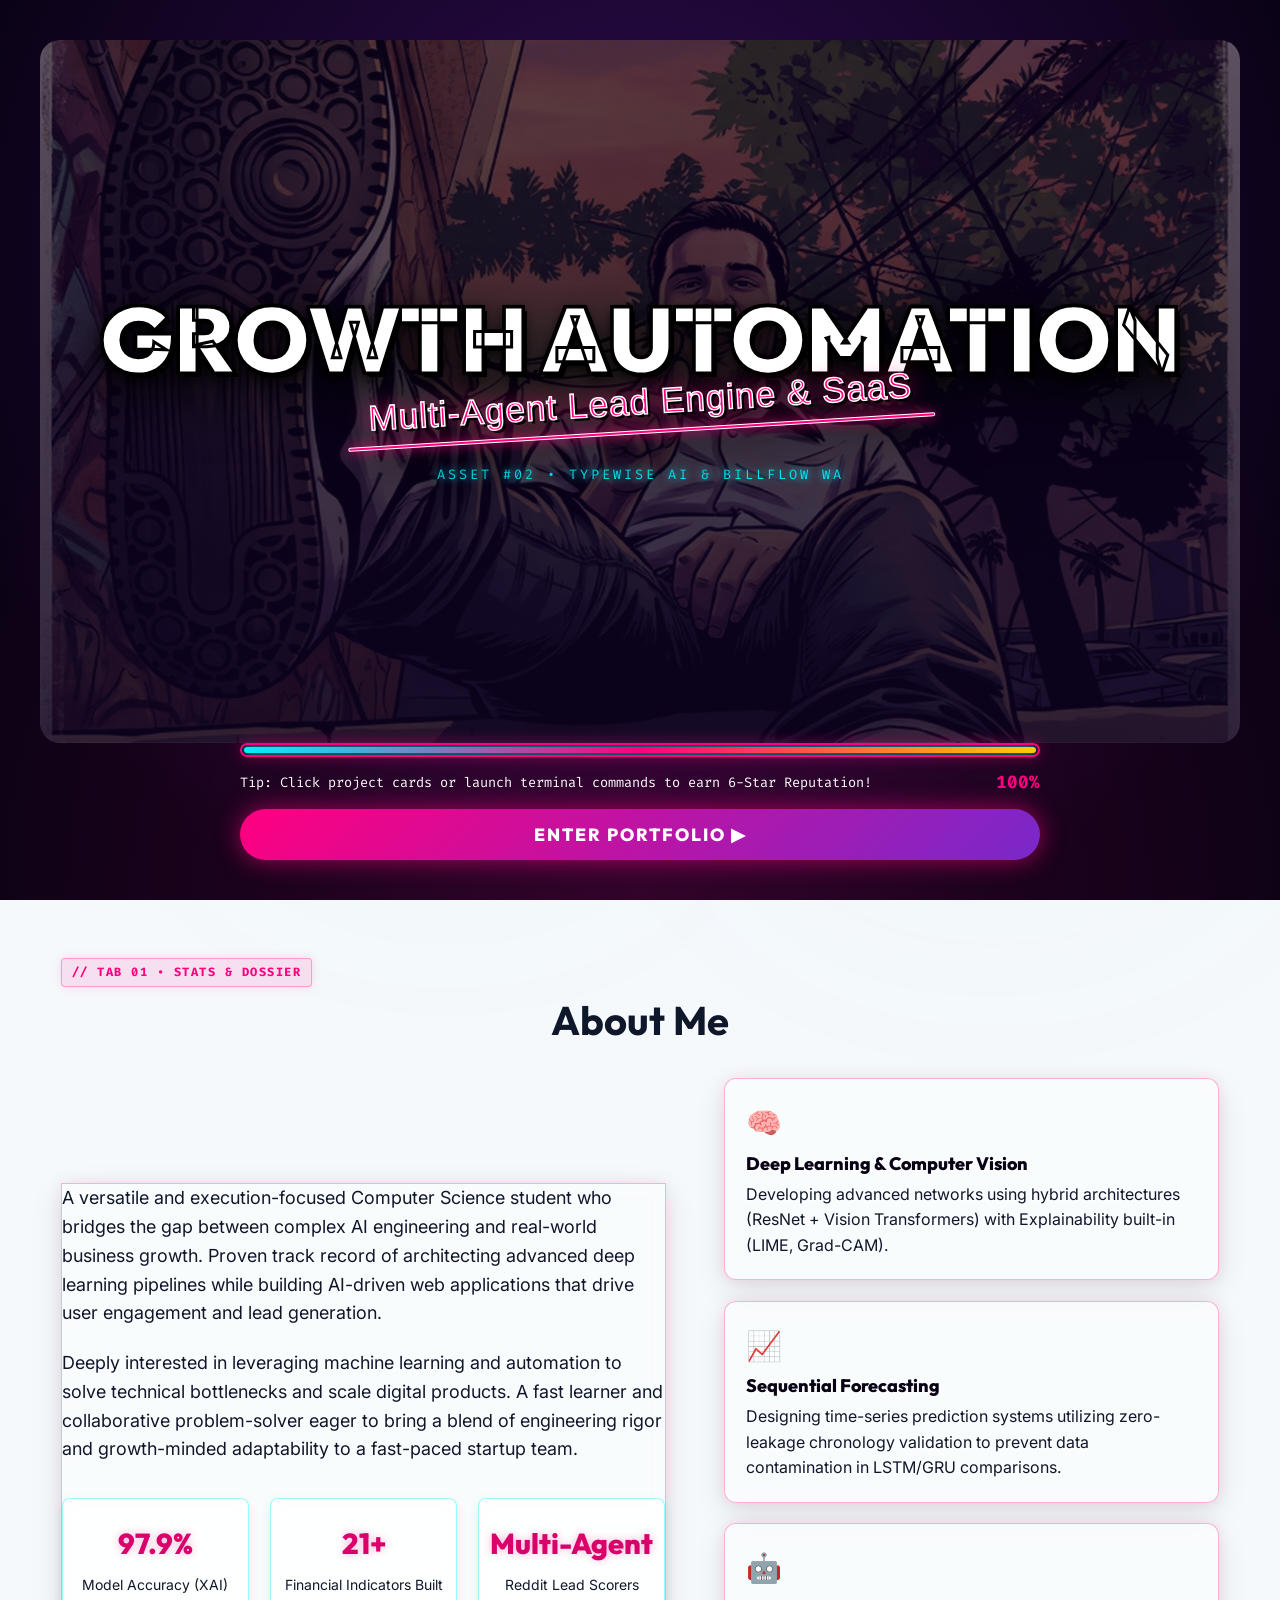
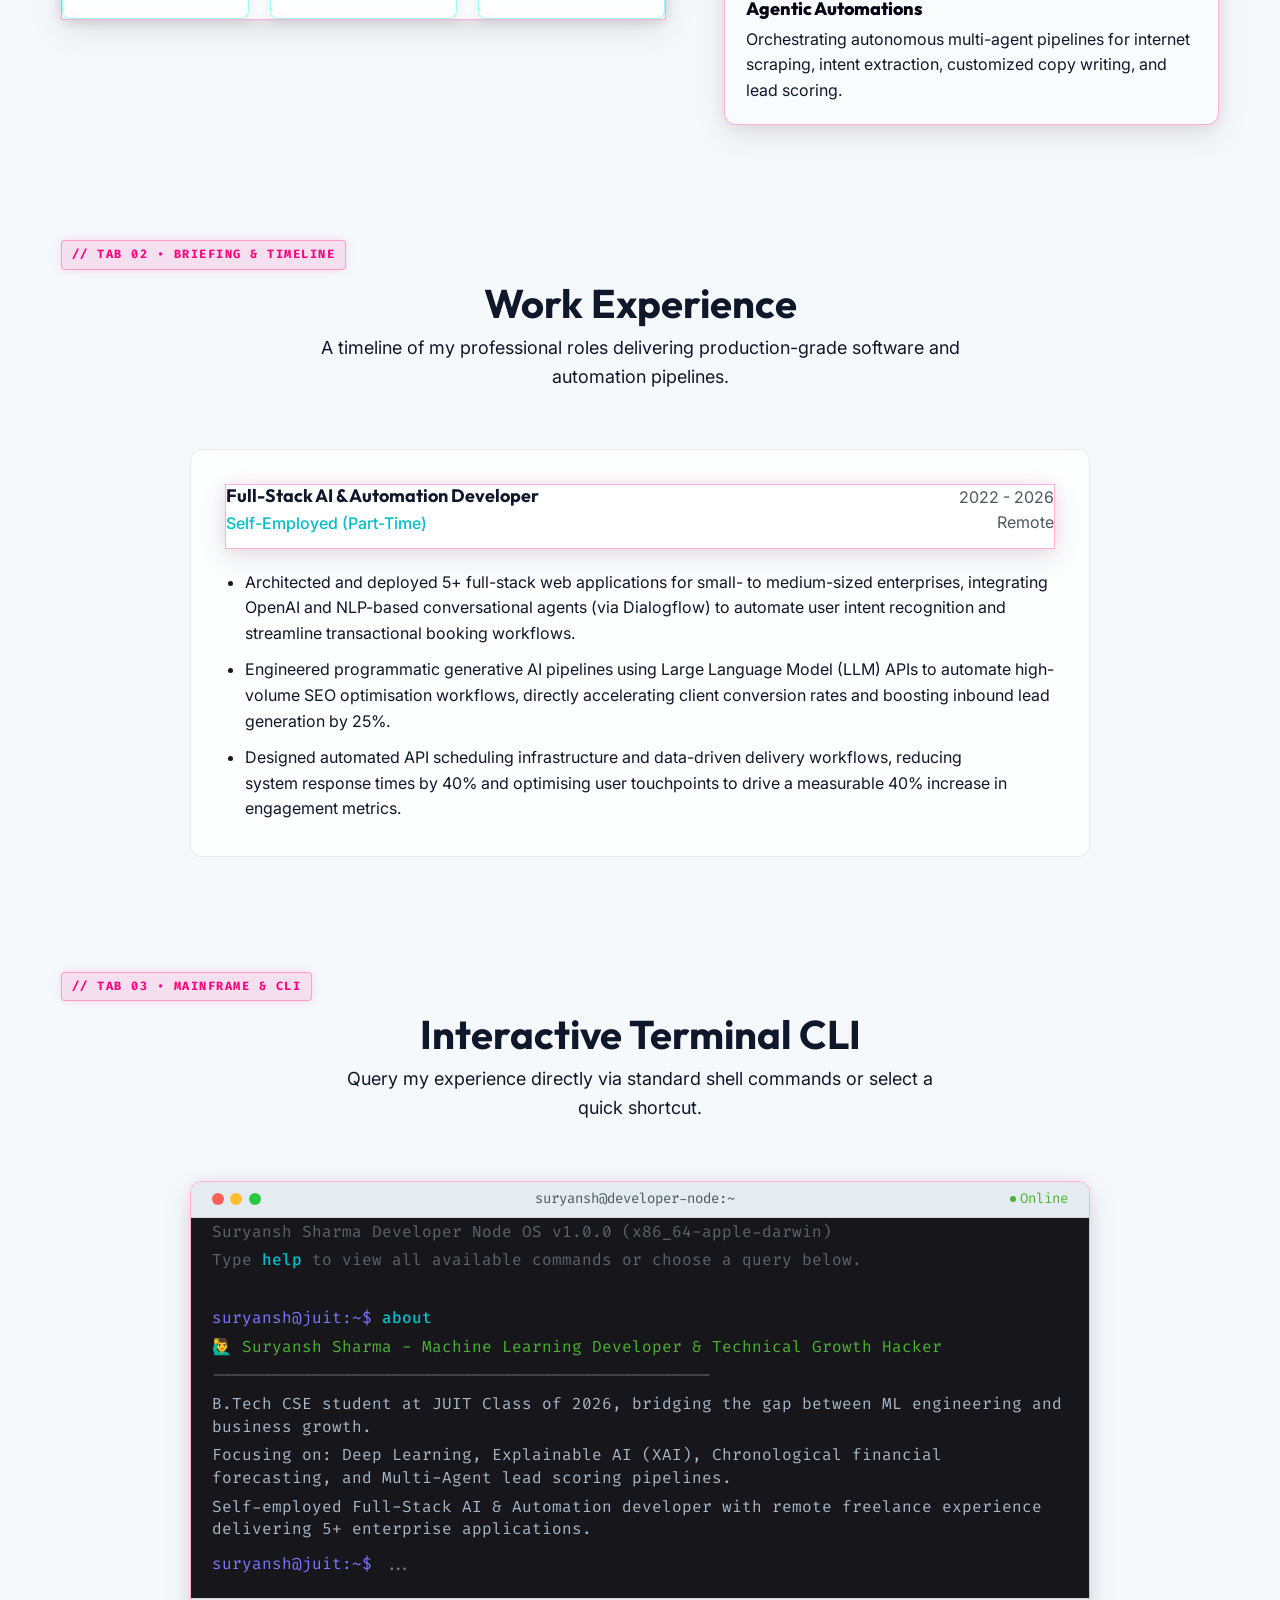
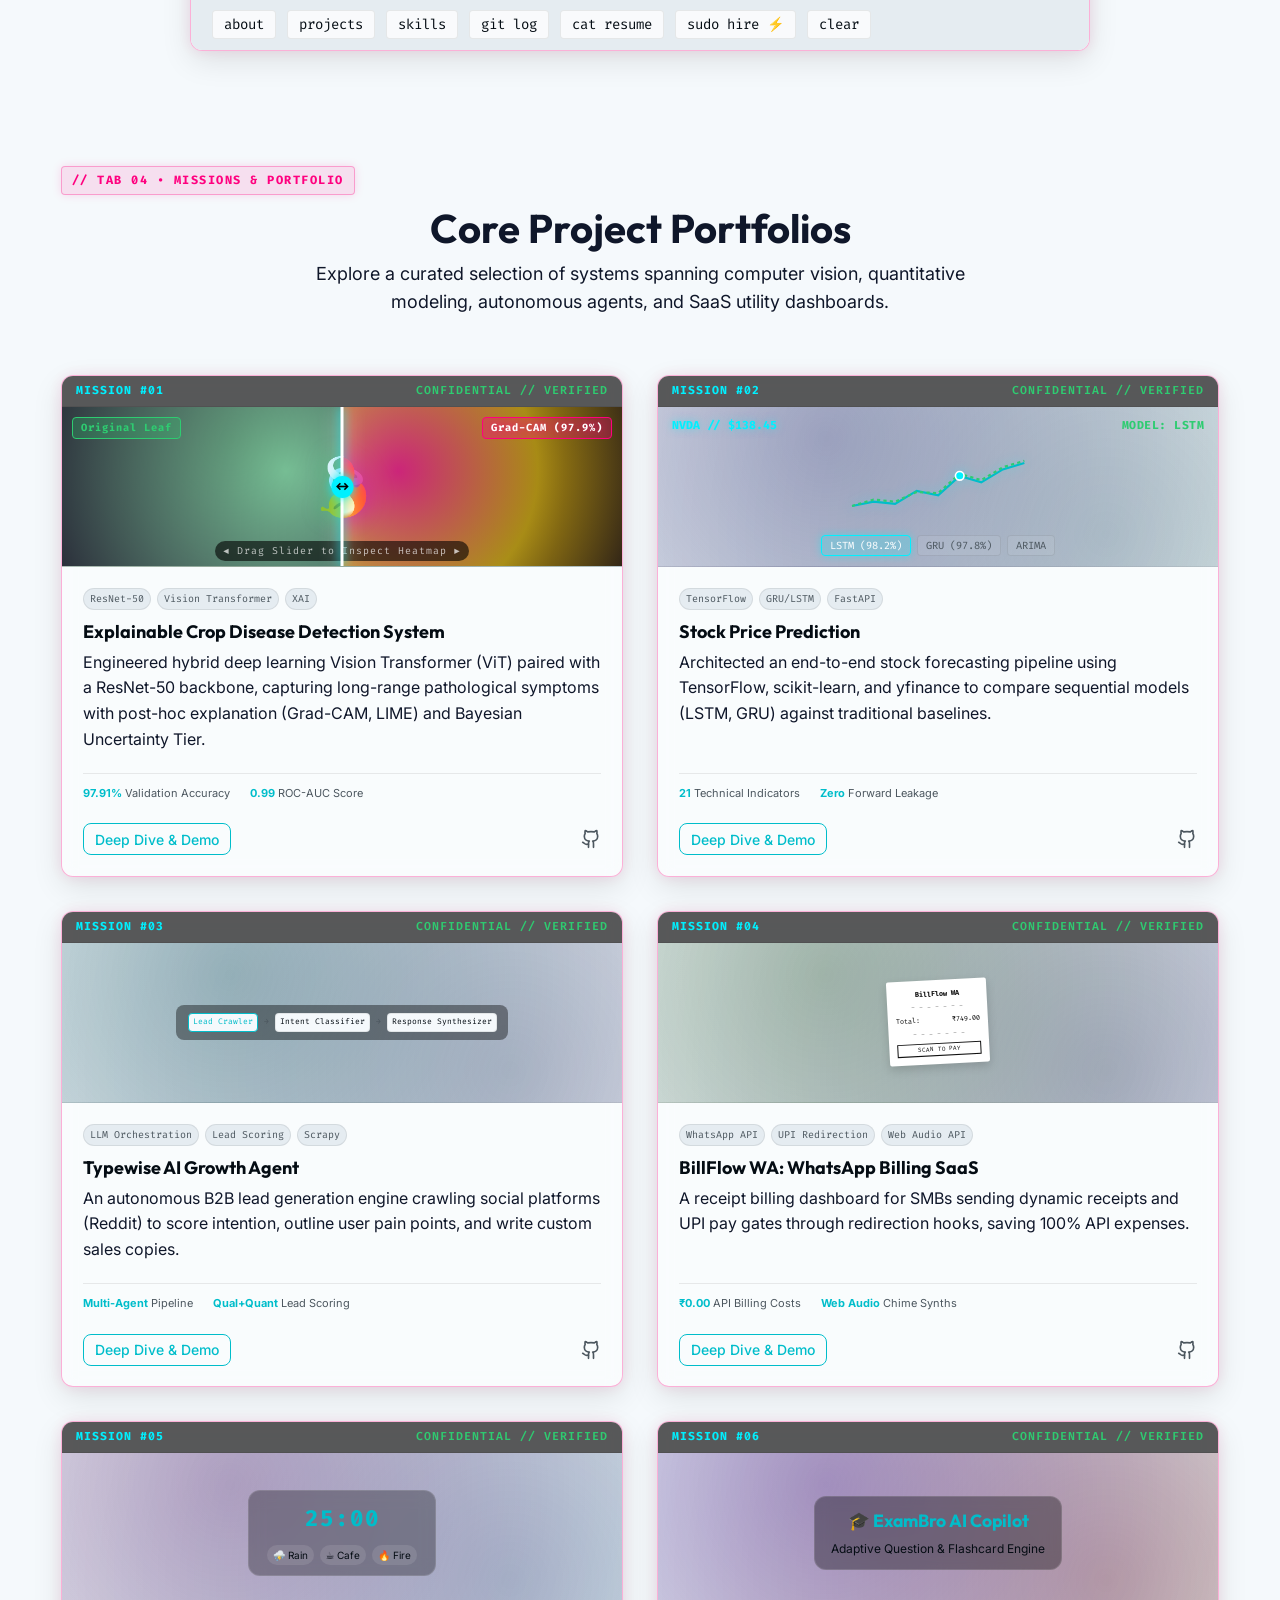
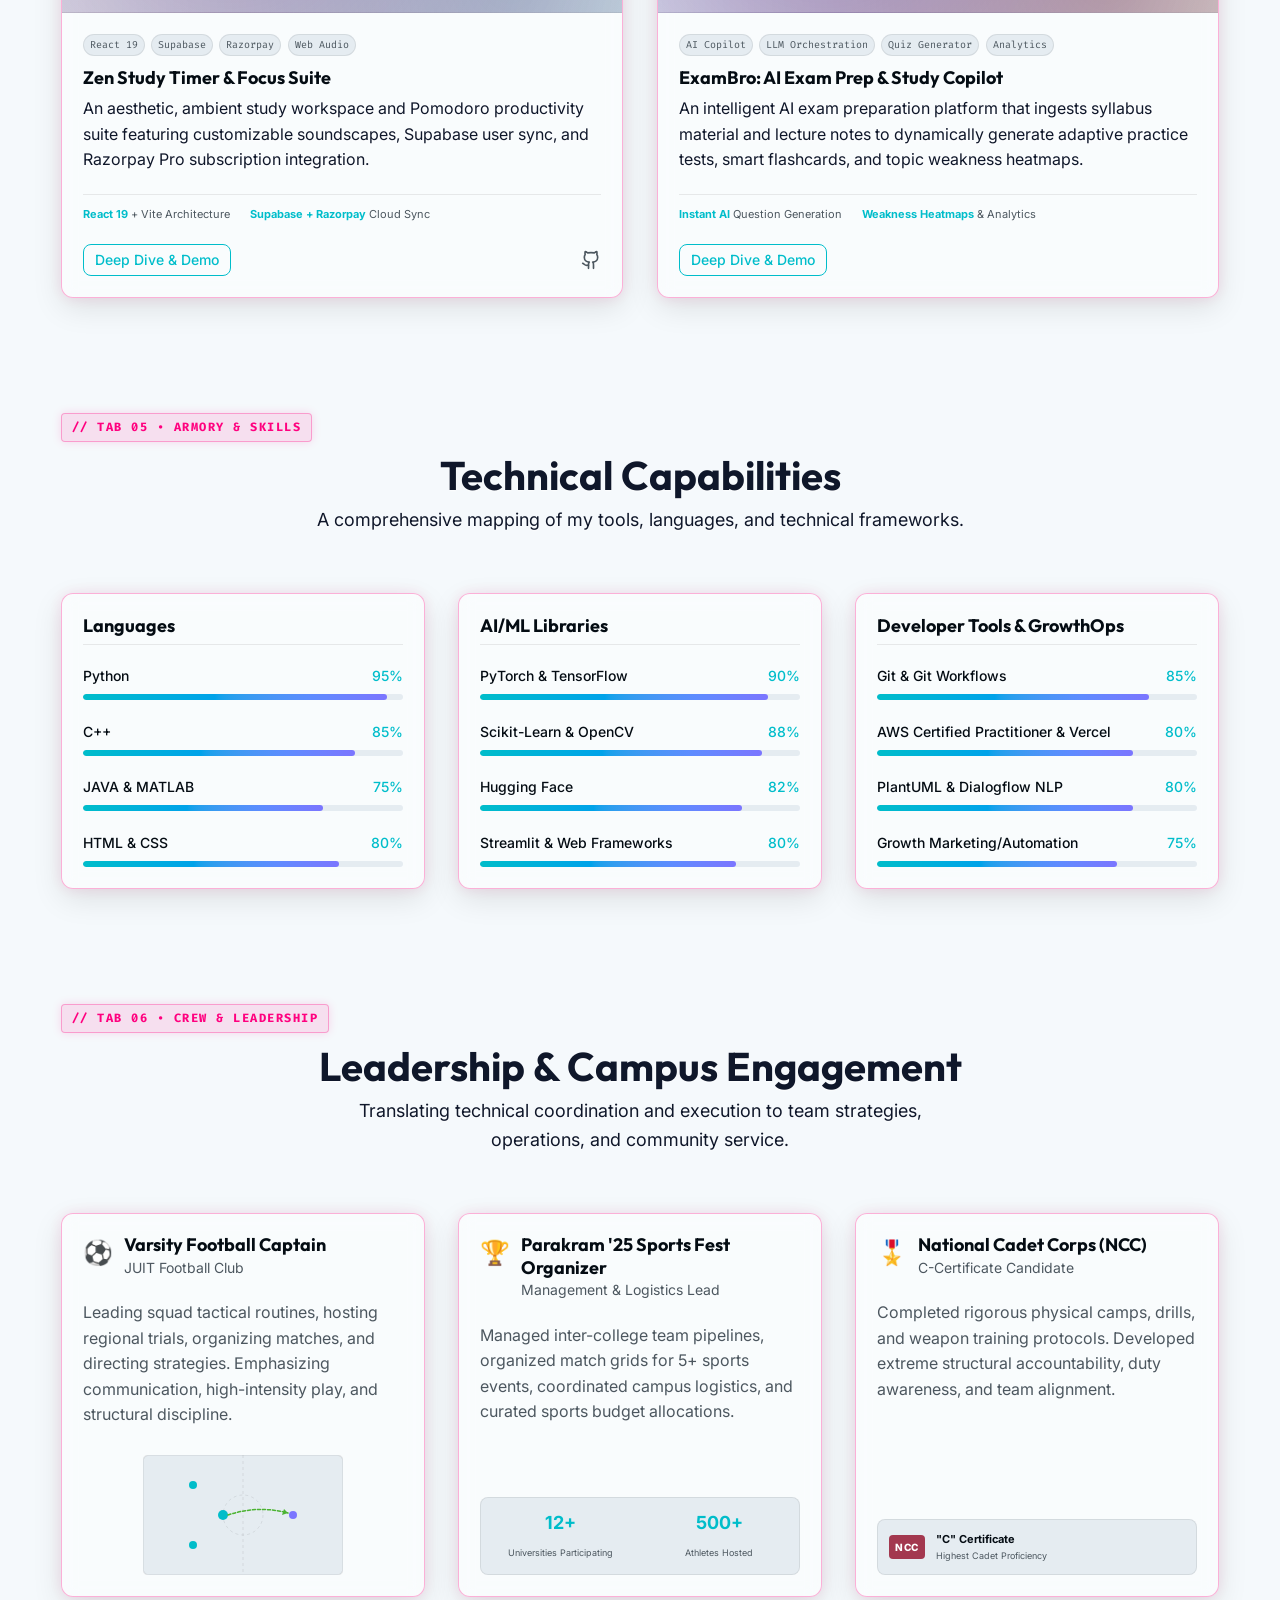
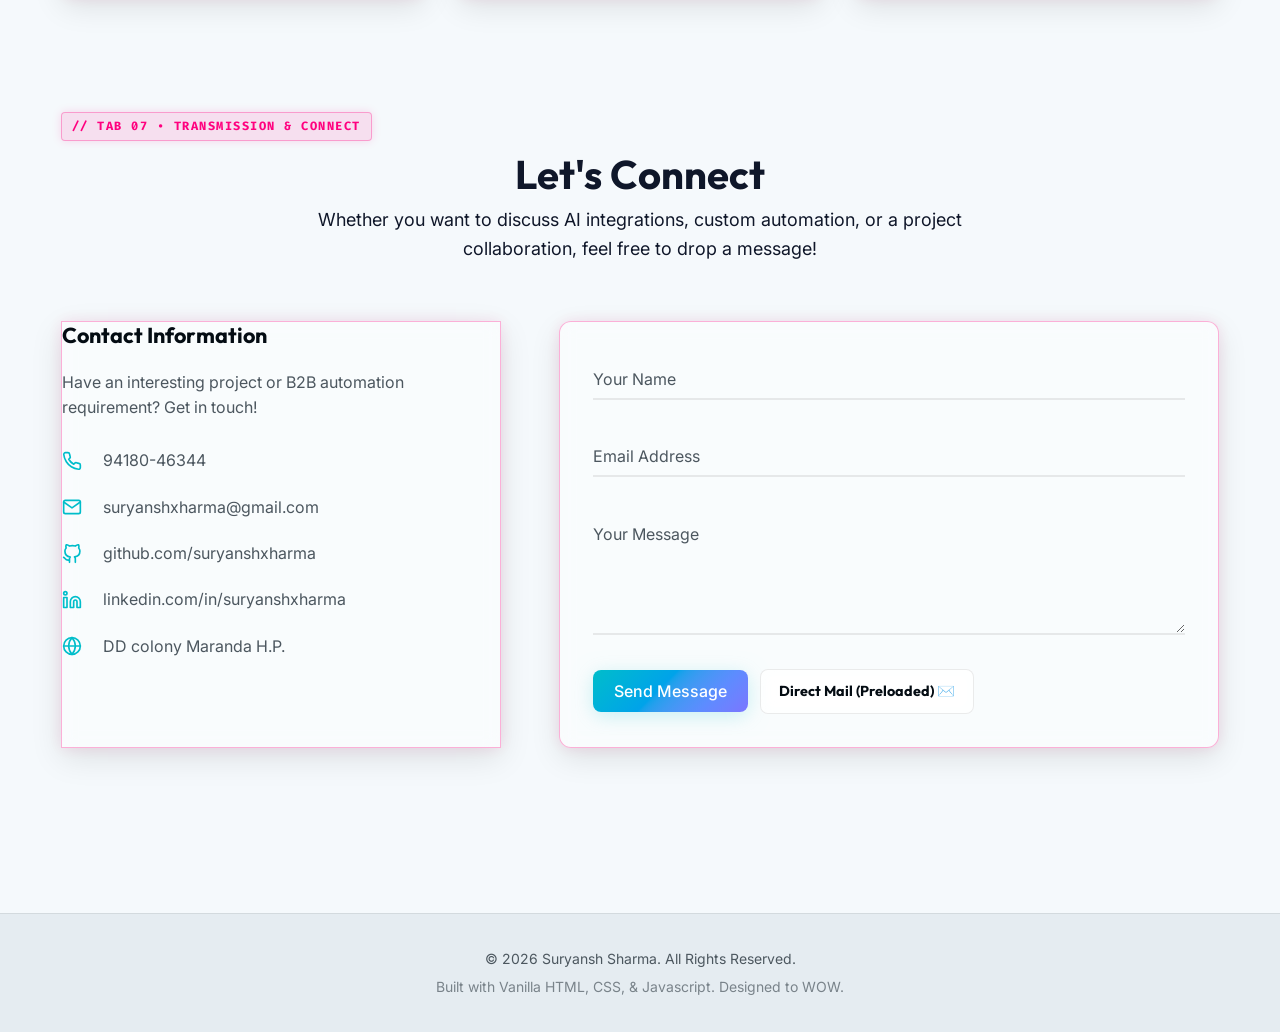
==== commit e83809a9: "feat: automatically trigger San Andreas Game & Options Menu after Arcade loading screen" ====
--- a/index.html
+++ b/index.html
@@ -244,7 +244,7 @@
     <div class="sa-pause-header" id="sa-pause-header">PAUSE // SURYANSH SHARMA</div>
     
     <div class="sa-pause-menu-wrap" id="sa-pause-menu-wrap">
-      <div class="sa-menu-item active" data-action="resume"><span class="sa-glyph">✦</span>RESUME GAME</div>
+      <div class="sa-menu-item active" data-action="resume"><span class="sa-glyph">✦</span>START GAME / ENTER</div>
       <div class="sa-menu-item" data-action="stats" data-target="#about"><span class="sa-glyph">✦</span>STATS & DOSSIER</div>
       <div class="sa-menu-item" data-action="missions" data-target="#projects"><span class="sa-glyph">✦</span>MISSIONS & ARSENAL</div>
       <div class="sa-menu-item" data-action="terminal" data-target="#terminal"><span class="sa-glyph">✦</span>MAINFRAME TERMINAL</div>
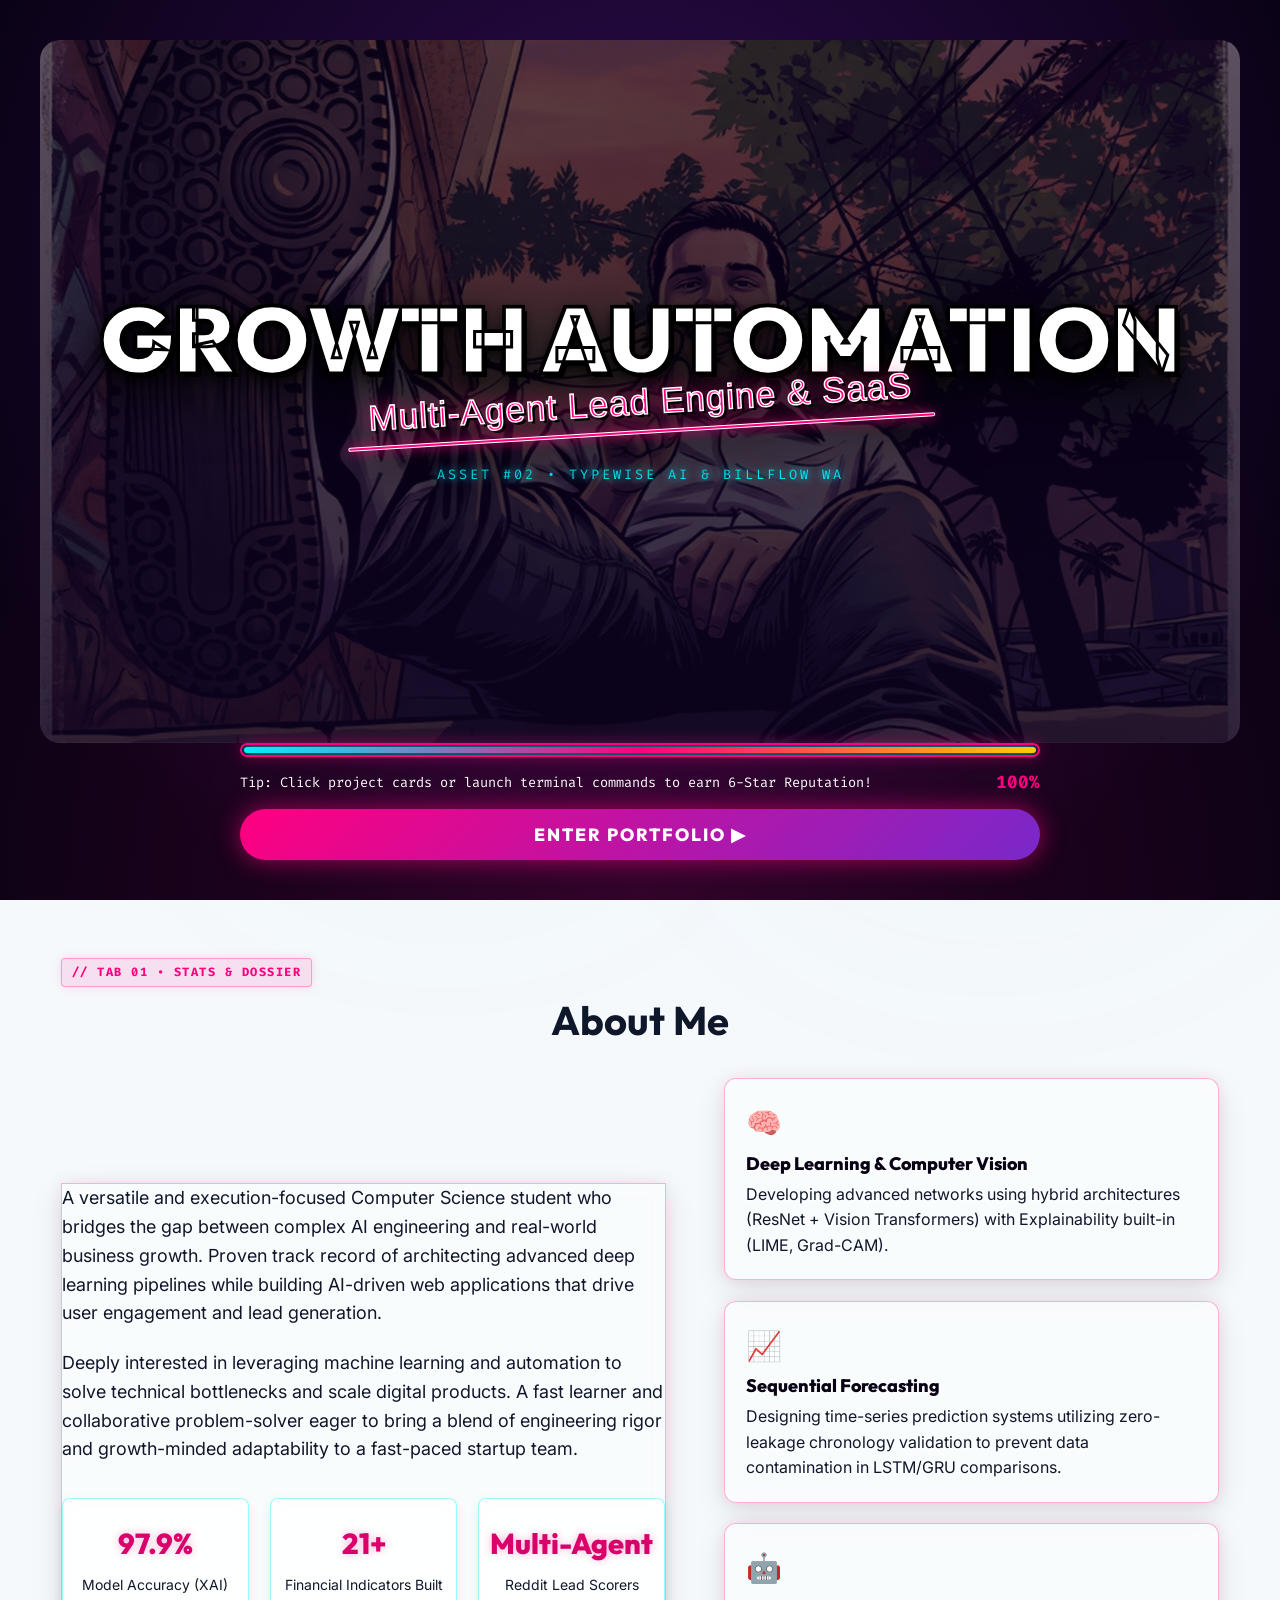
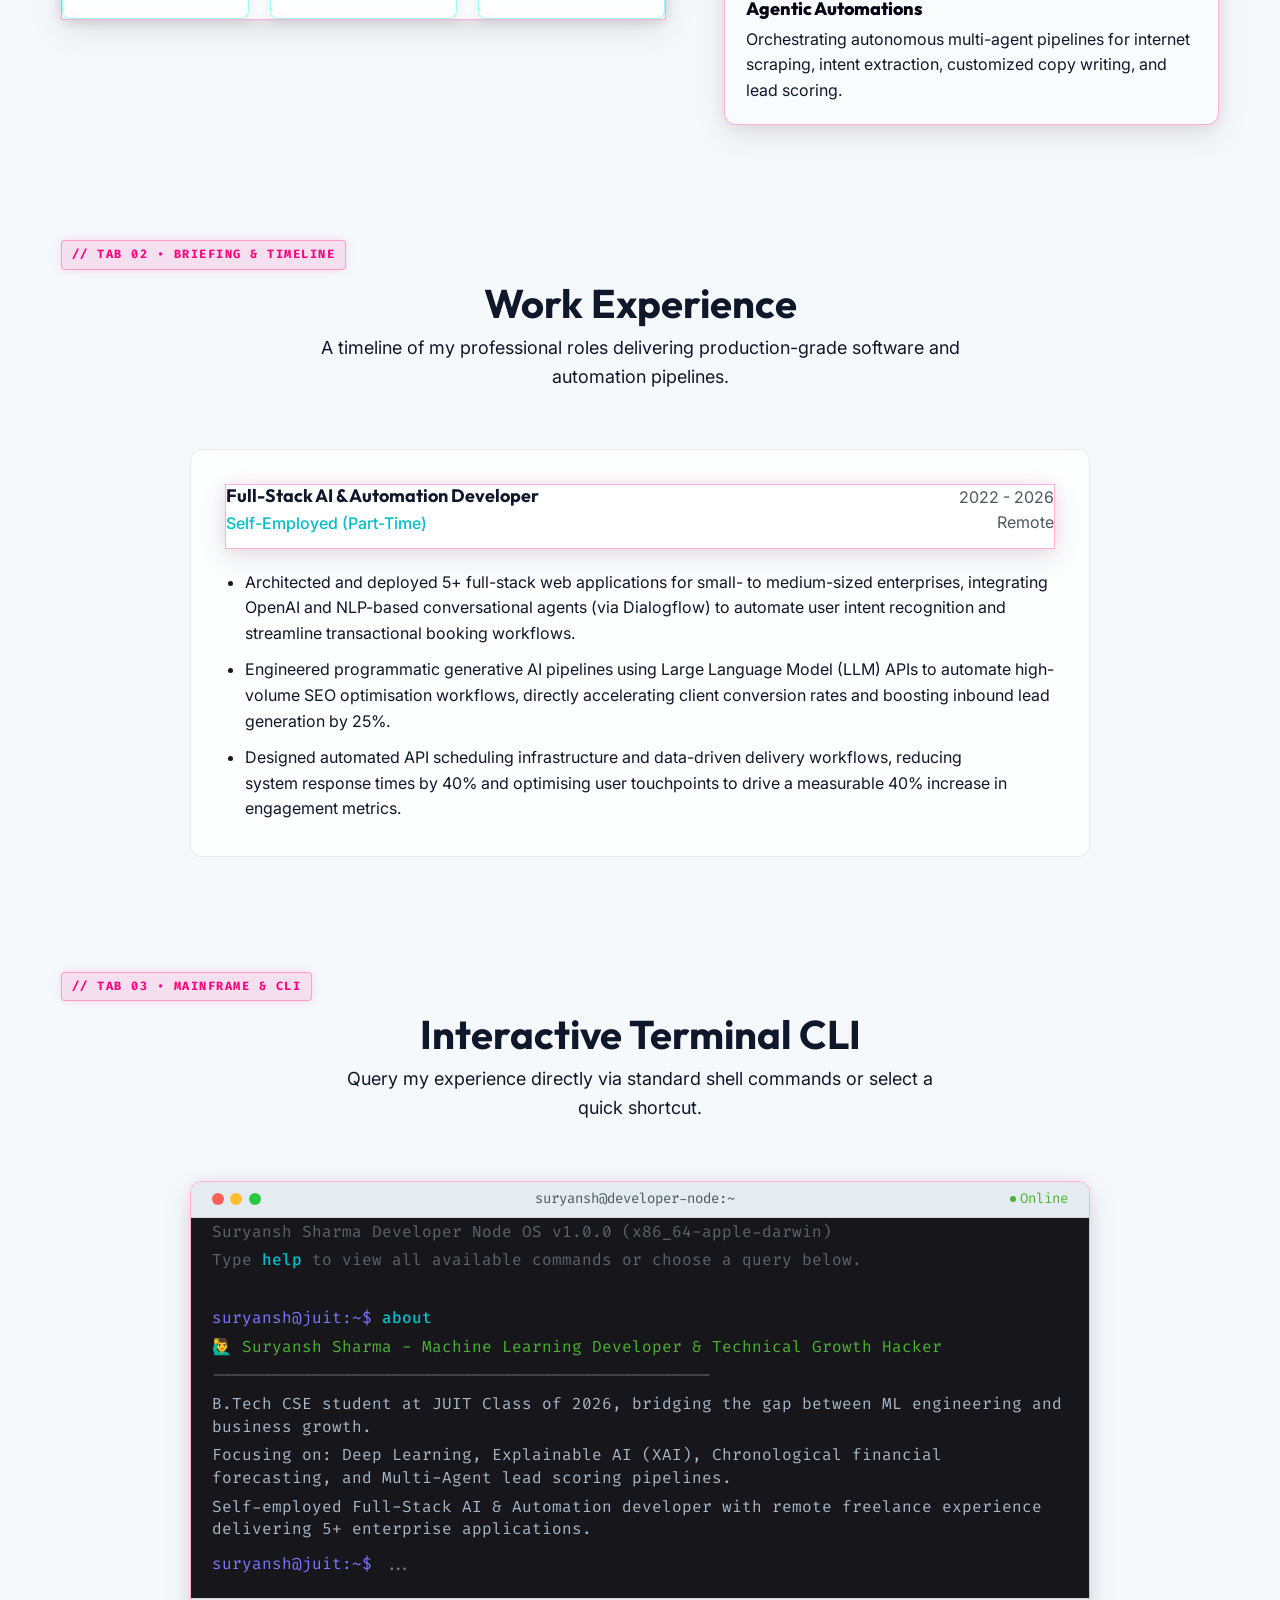
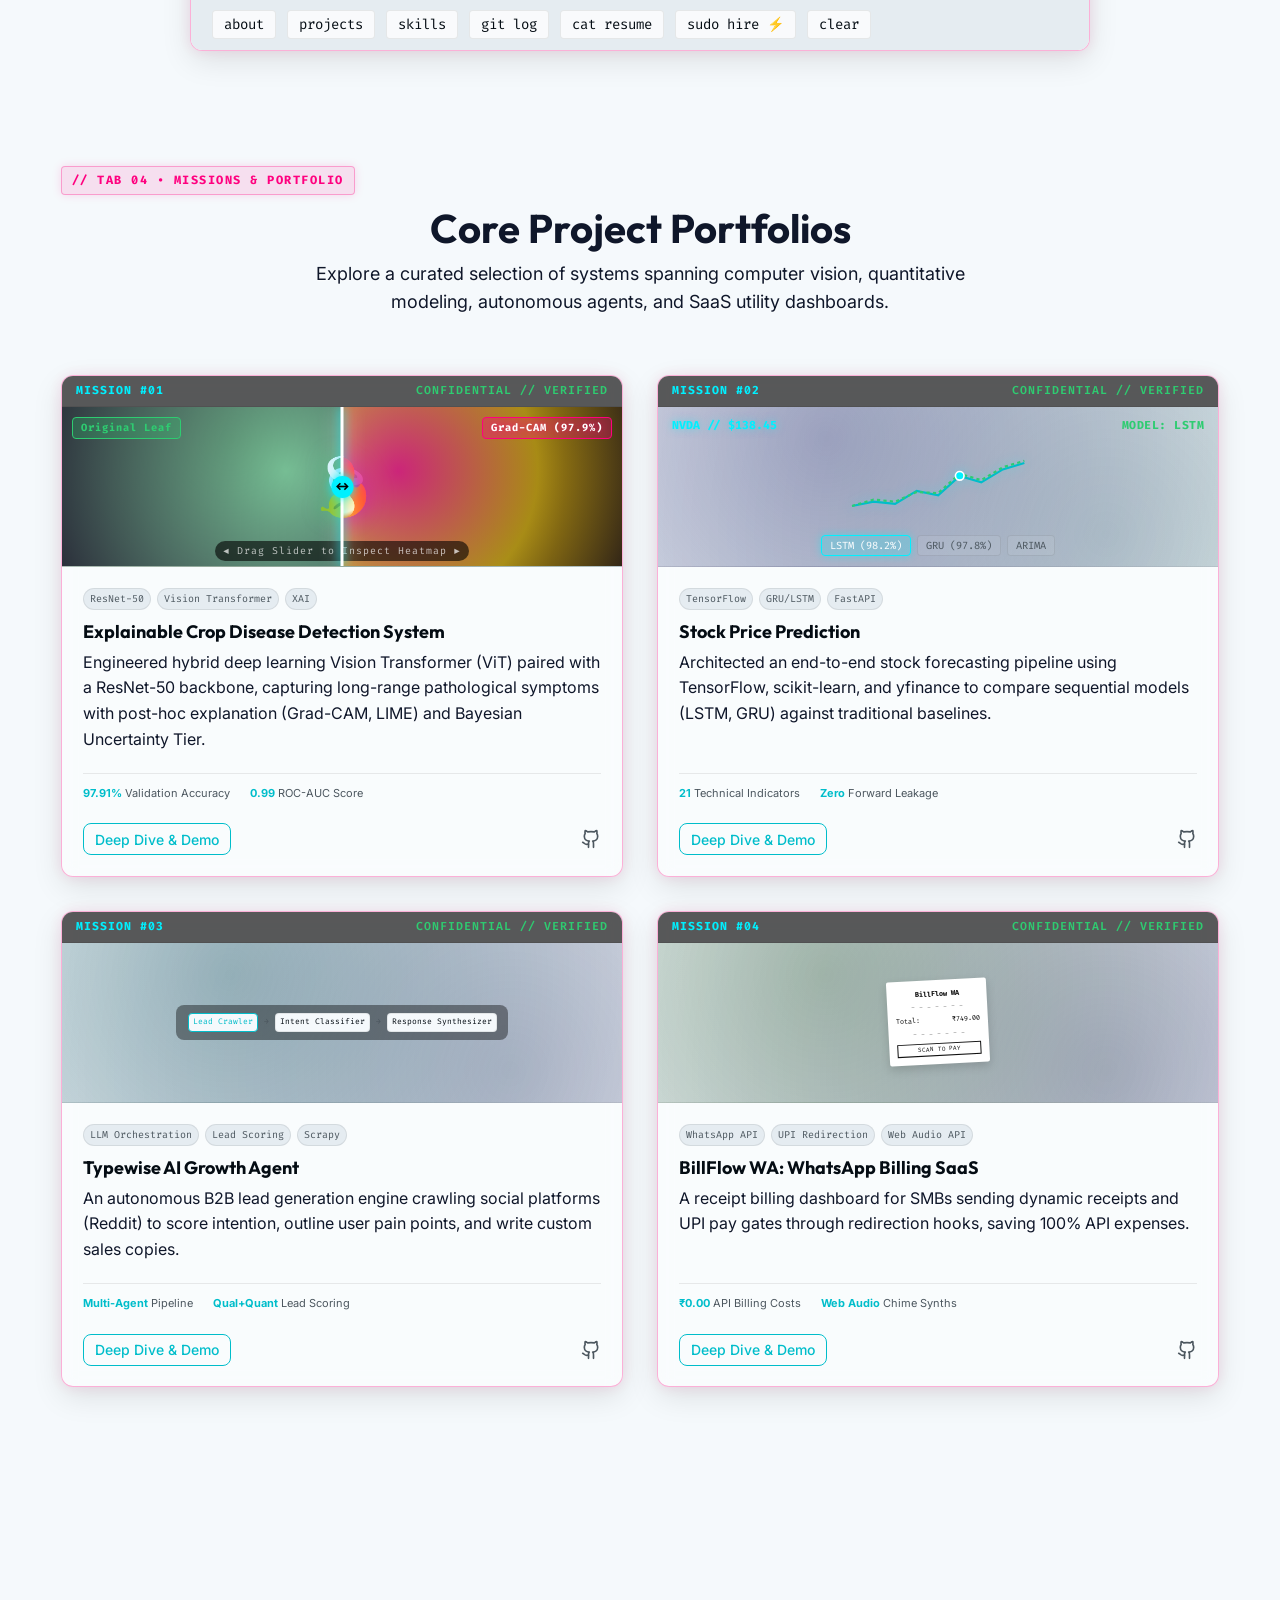
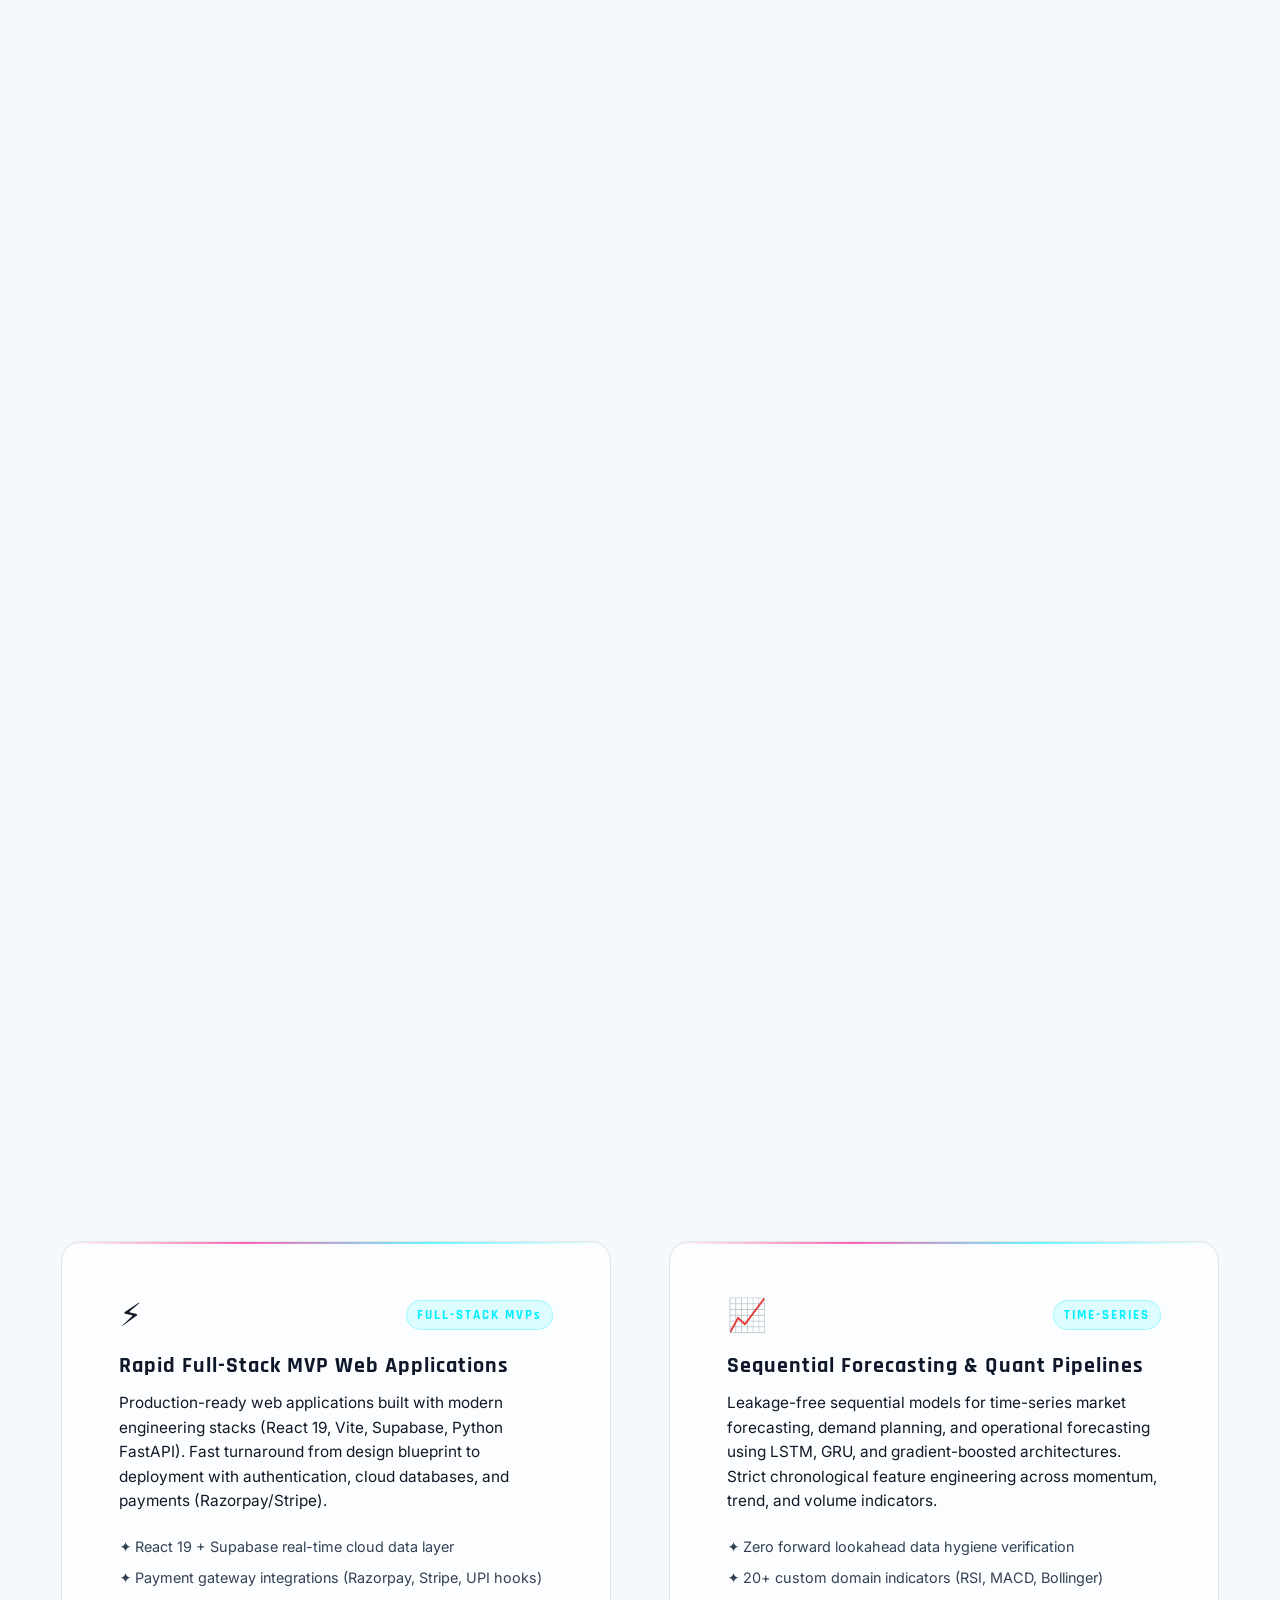
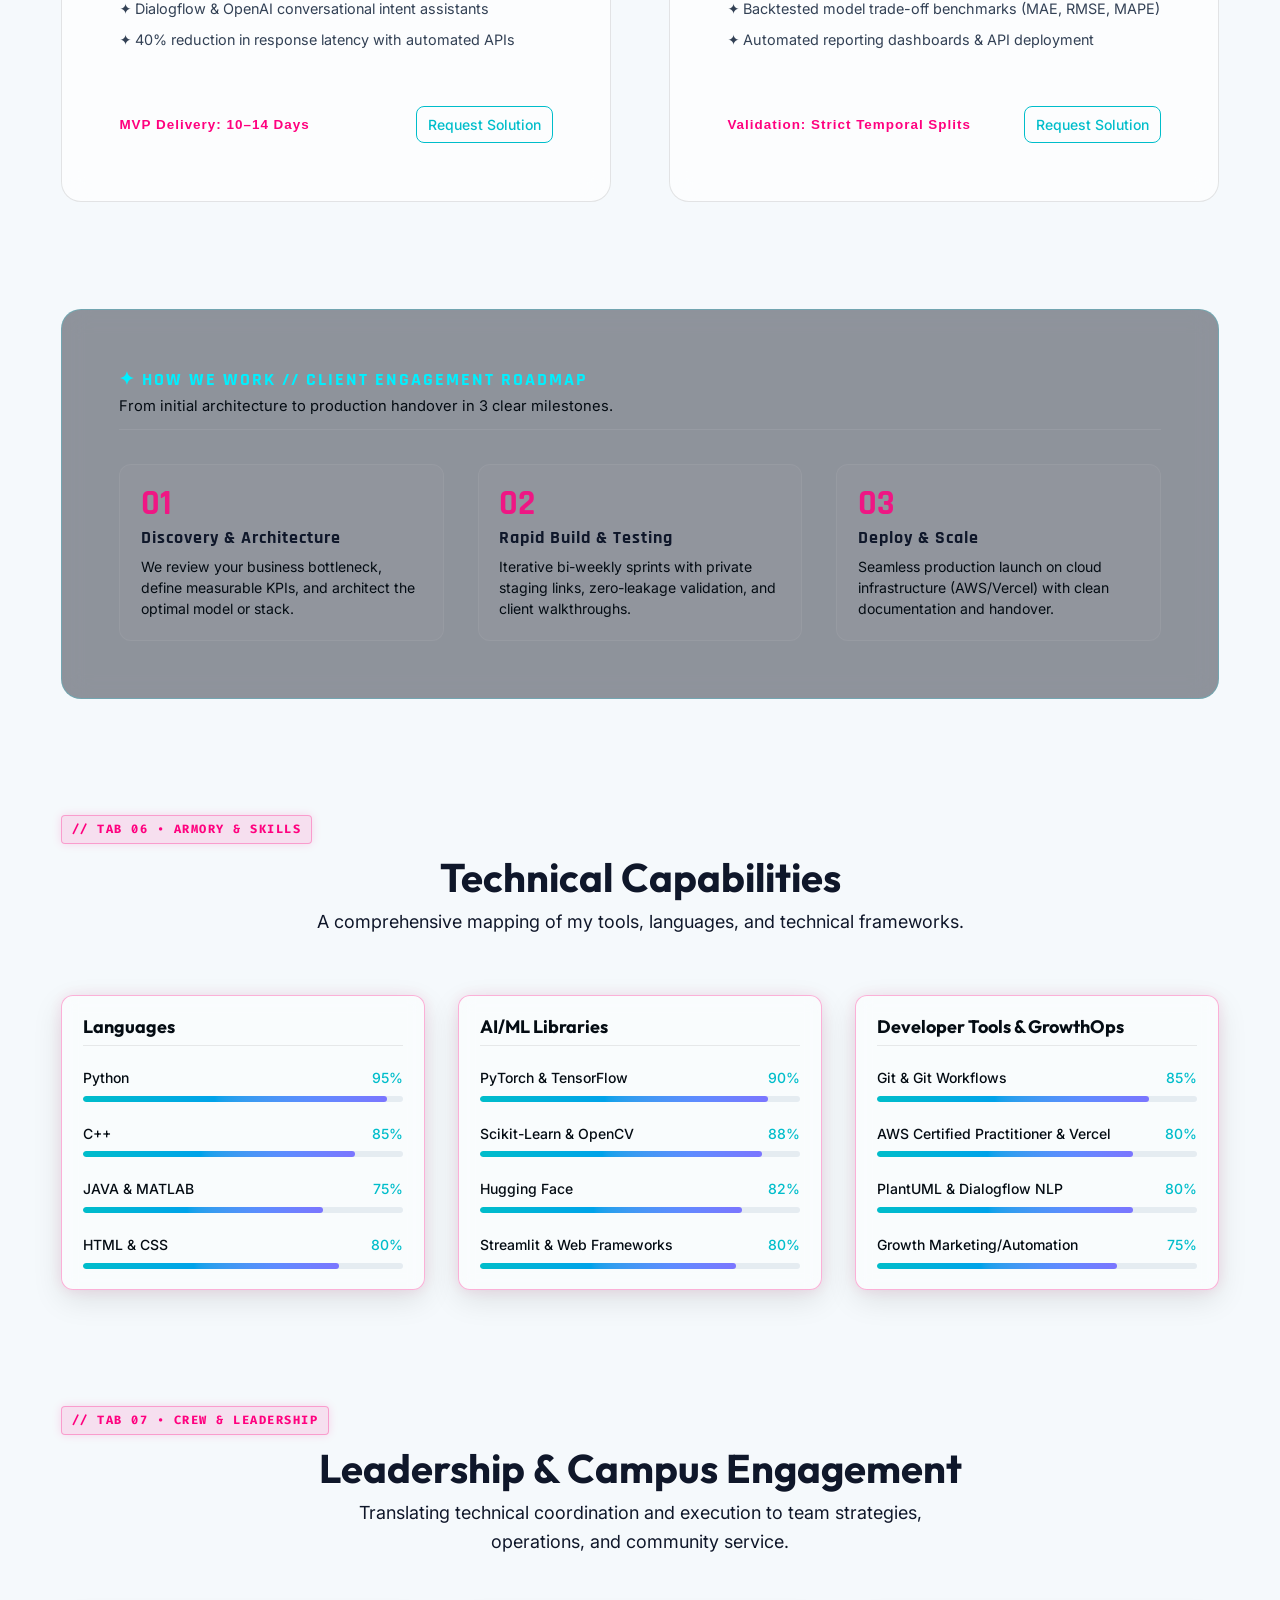
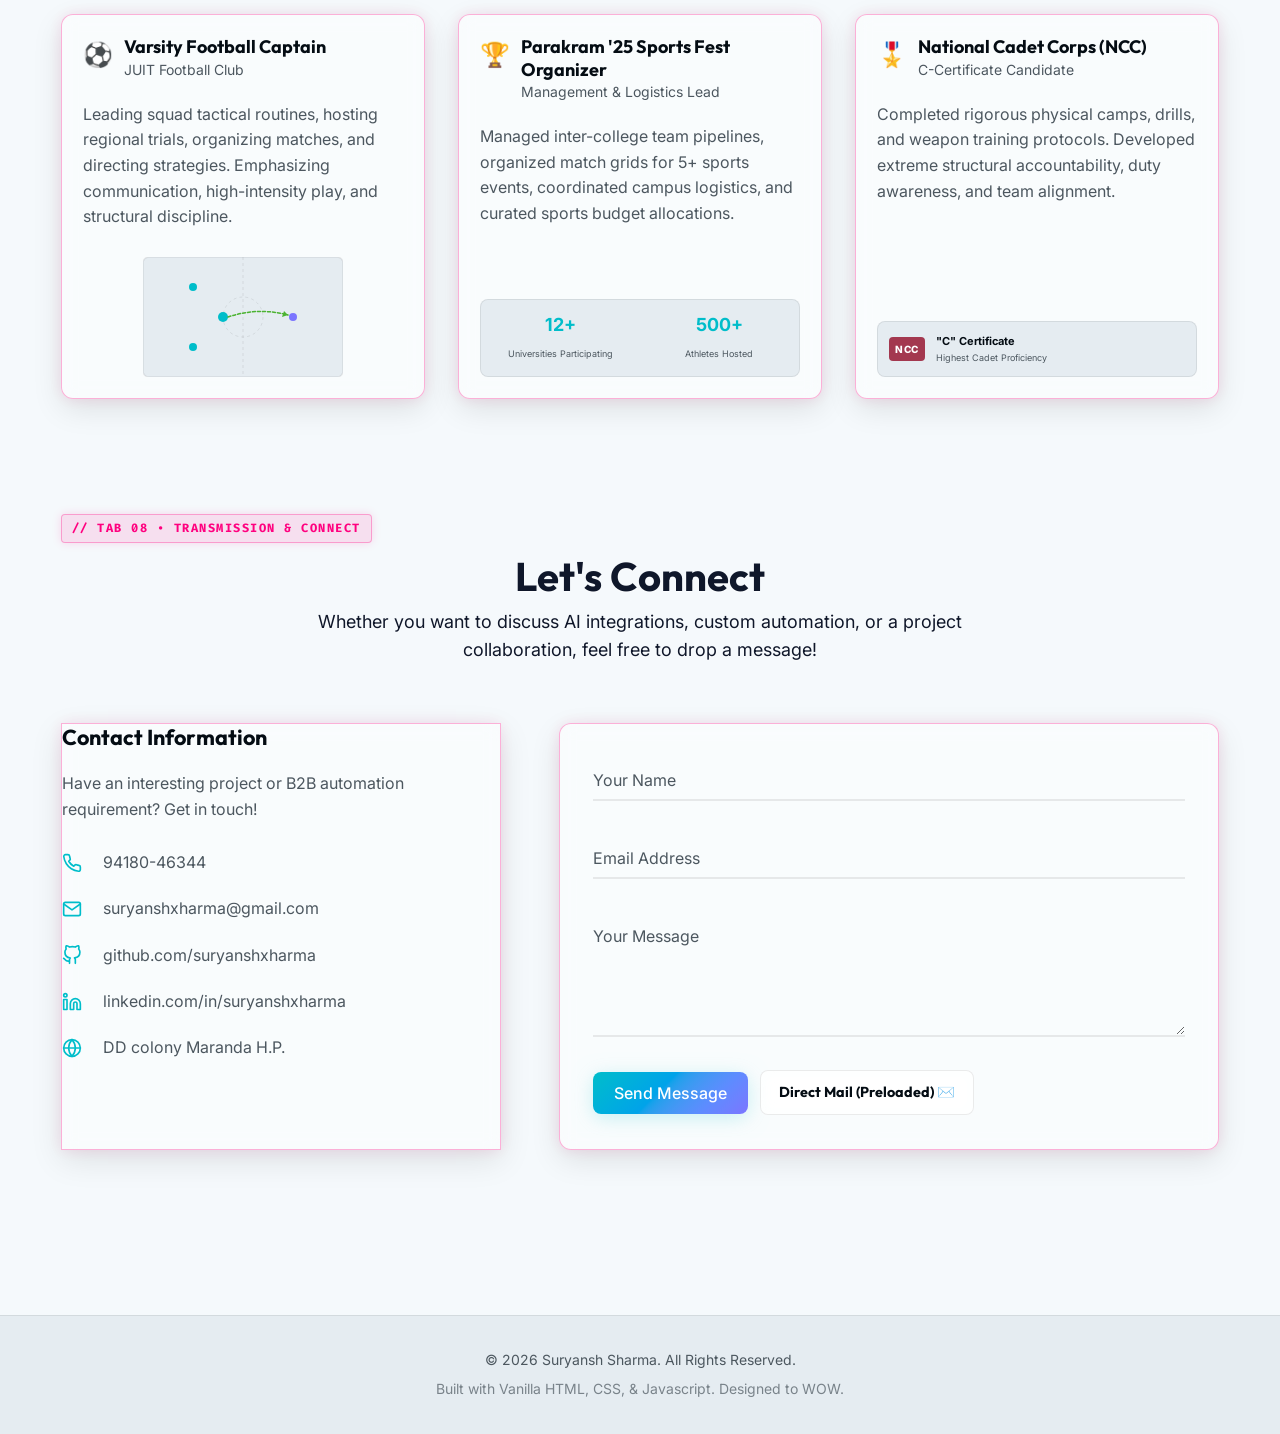
==== commit f13bb6dd: "feat: add Download Resume (PDF) to hero, nav, and pause menu + add client Services & Capabilities se" ====
--- a/index.html
+++ b/index.html
@@ -247,7 +247,9 @@
       <div class="sa-menu-item active" data-action="resume"><span class="sa-glyph">✦</span>START GAME / ENTER</div>
       <div class="sa-menu-item" data-action="stats" data-target="#about"><span class="sa-glyph">✦</span>STATS & DOSSIER</div>
       <div class="sa-menu-item" data-action="missions" data-target="#projects"><span class="sa-glyph">✦</span>MISSIONS & ARSENAL</div>
+      <div class="sa-menu-item" data-action="services" data-target="#services"><span class="sa-glyph">✦</span>SERVICES & CAPABILITIES</div>
       <div class="sa-menu-item" data-action="terminal" data-target="#terminal"><span class="sa-glyph">✦</span>MAINFRAME TERMINAL</div>
+      <div class="sa-menu-item" data-action="resume-pdf"><span class="sa-glyph">✦</span>DOWNLOAD RESUME (PDF)</div>
       <div class="sa-menu-item" data-action="radio"><span class="sa-glyph">✦</span>AUDIO & RADIO SETUP</div>
       <div class="sa-menu-item" data-action="toggle-mode"><span class="sa-glyph">✦</span>SWITCH TO PRO / RECRUITER MODE</div>
       <div class="sa-menu-item" data-action="quit"><span class="sa-glyph">✦</span>QUIT TO TOP</div>
@@ -315,6 +317,7 @@
     <div class="gta-scroll-slide slide-experience" style="background-image: url('pics/gta_slide_3.jpg');" data-bg-section="experience"></div>
     <div class="gta-scroll-slide slide-terminal" style="background-image: url('pics/gta_slide_4.png');" data-bg-section="terminal"></div>
     <div class="gta-scroll-slide slide-projects" style="background-image: url('pics/gta_slide_5.png');" data-bg-section="projects"></div>
+    <div class="gta-scroll-slide slide-services" style="background-image: url('pics/gta_slide_3.jpg');" data-bg-section="services"></div>
     <div class="gta-scroll-slide slide-skills" style="background-image: url('pics/gta_slide_1.png');" data-bg-section="skills"></div>
     <div class="gta-scroll-slide slide-leadership" style="background-image: url('pics/gta_slide_7.jpg');" data-bg-section="leadership"></div>
     <div class="gta-scroll-slide slide-contact" style="background-image: url('pics/gta_slide_7.jpg');" data-bg-section="contact"></div>
@@ -333,9 +336,10 @@
         <a href="#experience" class="nav-link" data-section="experience"><span class="nav-link-badge">02</span> Experience</a>
         <a href="#terminal" class="nav-link" data-section="terminal"><span class="nav-link-badge">03</span> Terminal</a>
         <a href="#projects" class="nav-link" data-section="projects"><span class="nav-link-badge">04</span> Projects</a>
-        <a href="#skills" class="nav-link" data-section="skills"><span class="nav-link-badge">05</span> Skills</a>
-        <a href="#leadership" class="nav-link" data-section="leadership"><span class="nav-link-badge">06</span> Leadership</a>
-        <a href="#contact" class="nav-link btn-contact-nav" data-section="contact"><span class="nav-link-badge">07</span> Contact</a>
+        <a href="#services" class="nav-link" data-section="services"><span class="nav-link-badge">05</span> Services</a>
+        <a href="#skills" class="nav-link" data-section="skills"><span class="nav-link-badge">06</span> Skills</a>
+        <a href="#leadership" class="nav-link" data-section="leadership"><span class="nav-link-badge">07</span> Leadership</a>
+        <a href="#contact" class="nav-link btn-contact-nav" data-section="contact"><span class="nav-link-badge">08</span> Contact</a>
       </nav>
 
       <div class="nav-controls">
@@ -435,6 +439,15 @@
               <line x1="5" y1="12" x2="19" y2="12"></line>
               <polyline points="12 5 19 12 12 19"></polyline>
             </svg>
+          </a>
+          <a href="Suryansh_Sharma_Resume.pdf" download="Suryansh_Sharma_Resume.pdf" class="btn btn-primary btn-hero-resume" id="btn-download-resume" target="_blank" rel="noopener noreferrer">
+            <svg xmlns="http://www.w3.org/2000/svg" width="18" height="18" viewBox="0 0 24 24" fill="none"
+              stroke="currentColor" stroke-width="2" stroke-linecap="round" stroke-linejoin="round">
+              <path d="M21 15v4a2 2 0 0 1-2 2H5a2 2 0 0 1-2-2v-4"></path>
+              <polyline points="7 10 12 15 17 10"></polyline>
+              <line x1="12" y1="15" x2="12" y2="3"></line>
+            </svg>
+            <span>Resume (PDF)</span>
           </a>
           <a href="#terminal" class="btn btn-secondary">
             <svg xmlns="http://www.w3.org/2000/svg" width="18" height="18" viewBox="0 0 24 24" fill="none"
@@ -901,11 +914,137 @@
             </div>
           </section>
 
+    <!-- Services & Capabilities Section (Freelance & Client Solutions) -->
+    <section class="services-section" id="services">
+      <div class="section-container">
+        <div class="gta-section-header scroll-reveal">
+          <span class="gta-section-badge">// TAB 05 • CONTRACT SERVICES & SOLUTIONS</span>
+          <h2 class="section-title">Services & Capabilities</h2>
+          <p class="section-subtitle">Bridging cutting-edge artificial intelligence with tangible business metrics, revenue engines, and full-stack web applications.</p>
+        </div>
+
+        <div class="services-grid">
+          <!-- Service 1: Custom AI & Computer Vision -->
+          <article class="service-card scroll-reveal">
+            <div class="service-icon-wrap">
+              <span class="service-icon">👁️</span>
+              <span class="service-tag">VISION & ML</span>
+            </div>
+            <h3 class="service-title">Computer Vision & Explainable AI (XAI)</h3>
+            <p class="service-desc">
+              Custom deep learning model architecture and training (Vision Transformers, ResNet, CNNs). Specializing in interpretable AI pipelines with Grad-CAM and LIME saliency maps, eliminating black-box opacity for medical, agricultural, and enterprise inspection datasets.
+            </p>
+            <ul class="service-features">
+              <li>✦ ViT & ResNet-50 transfer learning architectures</li>
+              <li>✦ Post-hoc explainability (Grad-CAM, LIME saliency maps)</li>
+              <li>✦ Model calibration & Bayesian uncertainty bounds</li>
+              <li>✦ High-accuracy classification benchmarks (&gt;97% accuracy)</li>
+            </ul>
+            <div class="service-footer">
+              <span class="service-metric">Typical Turnaround: 2–4 Weeks</span>
+              <a href="#contact" class="btn btn-sm btn-outline">Request Solution</a>
+            </div>
+          </article>
+
+          <!-- Service 2: Multi-Agent LLMs & Growth Automations -->
+          <article class="service-card scroll-reveal">
+            <div class="service-icon-wrap">
+              <span class="service-icon">🤖</span>
+              <span class="service-tag">AGENTIC LLMs</span>
+            </div>
+            <h3 class="service-title">Autonomous Agents & Growth Automation</h3>
+            <p class="service-desc">
+              Autonomous multi-agent orchestration pipelines that automate high-friction workflows: crawling niche communities (Reddit, LinkedIn, Twitter), qualifying buyer intent, generating contextual outbound outreach, and synchronizing leads directly into your CRM.
+            </p>
+            <ul class="service-features">
+              <li>✦ Social platform crawling & intent extraction engines</li>
+              <li>✦ LLM qualification & quantitative scoring filters</li>
+              <li>✦ Programmatic SEO & high-converting content pipelines</li>
+              <li>✦ +25% measured boost in inbound lead velocity</li>
+            </ul>
+            <div class="service-footer">
+              <span class="service-metric">ROI: 3–5x Pipeline Acceleration</span>
+              <a href="#contact" class="btn btn-sm btn-outline">Request Solution</a>
+            </div>
+          </article>
+
+          <!-- Service 3: Full-Stack Web Apps & SaaS MVPs -->
+          <article class="service-card scroll-reveal">
+            <div class="service-icon-wrap">
+              <span class="service-icon">⚡</span>
+              <span class="service-tag">FULL-STACK MVPs</span>
+            </div>
+            <h3 class="service-title">Rapid Full-Stack MVP Web Applications</h3>
+            <p class="service-desc">
+              Production-ready web applications built with modern engineering stacks (React 19, Vite, Supabase, Python FastAPI). Fast turnaround from design blueprint to deployment with authentication, cloud databases, and payments (Razorpay/Stripe).
+            </p>
+            <ul class="service-features">
+              <li>✦ React 19 + Supabase real-time cloud data layer</li>
+              <li>✦ Payment gateway integrations (Razorpay, Stripe, UPI hooks)</li>
+              <li>✦ Dialogflow & OpenAI conversational intent assistants</li>
+              <li>✦ 40% reduction in response latency with automated APIs</li>
+            </ul>
+            <div class="service-footer">
+              <span class="service-metric">MVP Delivery: 10–14 Days</span>
+              <a href="#contact" class="btn btn-sm btn-outline">Request Solution</a>
+            </div>
+          </article>
+
+          <!-- Service 4: Quant & Predictive Analytics -->
+          <article class="service-card scroll-reveal">
+            <div class="service-icon-wrap">
+              <span class="service-icon">📈</span>
+              <span class="service-tag">TIME-SERIES</span>
+            </div>
+            <h3 class="service-title">Sequential Forecasting & Quant Pipelines</h3>
+            <p class="service-desc">
+              Leakage-free sequential models for time-series market forecasting, demand planning, and operational forecasting using LSTM, GRU, and gradient-boosted architectures. Strict chronological feature engineering across momentum, trend, and volume indicators.
+            </p>
+            <ul class="service-features">
+              <li>✦ Zero forward lookahead data hygiene verification</li>
+              <li>✦ 20+ custom domain indicators (RSI, MACD, Bollinger)</li>
+              <li>✦ Backtested model trade-off benchmarks (MAE, RMSE, MAPE)</li>
+              <li>✦ Automated reporting dashboards & API deployment</li>
+            </ul>
+            <div class="service-footer">
+              <span class="service-metric">Validation: Strict Temporal Splits</span>
+              <a href="#contact" class="btn btn-sm btn-outline">Request Solution</a>
+            </div>
+          </article>
+        </div>
+
+        <!-- How We Work Engagement Roadmap -->
+        <div class="engagement-process-container scroll-reveal">
+          <div class="process-header">
+            <h3>✦ HOW WE WORK // CLIENT ENGAGEMENT ROADMAP</h3>
+            <p>From initial architecture to production handover in 3 clear milestones.</p>
+          </div>
+          <div class="process-steps">
+            <div class="process-step">
+              <div class="step-num">01</div>
+              <h4>Discovery & Architecture</h4>
+              <p>We review your business bottleneck, define measurable KPIs, and architect the optimal model or stack.</p>
+            </div>
+            <div class="process-step">
+              <div class="step-num">02</div>
+              <h4>Rapid Build & Testing</h4>
+              <p>Iterative bi-weekly sprints with private staging links, zero-leakage validation, and client walkthroughs.</p>
+            </div>
+            <div class="process-step">
+              <div class="step-num">03</div>
+              <h4>Deploy & Scale</h4>
+              <p>Seamless production launch on cloud infrastructure (AWS/Vercel) with clean documentation and handover.</p>
+            </div>
+          </div>
+        </div>
+      </div>
+    </section>
+
     <!-- Skills Section -->
     <section class="skills-section" id="skills">
       <div class="section-container">
         <div class="gta-section-header scroll-reveal">
-          <span class="gta-section-badge">// TAB 05 • ARMORY & SKILLS</span>
+          <span class="gta-section-badge">// TAB 06 • ARMORY & SKILLS</span>
           <h2 class="section-title">Technical Capabilities</h2>
           <p class="section-subtitle">A comprehensive mapping of my tools, languages, and technical frameworks.</p>
         </div>
@@ -1047,7 +1186,7 @@
     <section class="leadership-section" id="leadership">
       <div class="section-container">
         <div class="gta-section-header scroll-reveal">
-          <span class="gta-section-badge">// TAB 06 • CREW & LEADERSHIP</span>
+          <span class="gta-section-badge">// TAB 07 • CREW & LEADERSHIP</span>
           <h2 class="section-title">Leadership & Campus Engagement</h2>
           <p class="section-subtitle">Translating technical coordination and execution to team strategies, operations, and community service.</p>
         </div>
@@ -1143,7 +1282,7 @@
     <section class="contact-section" id="contact">
       <div class="section-container">
         <div class="gta-section-header scroll-reveal">
-          <span class="gta-section-badge">// TAB 07 • TRANSMISSION & CONNECT</span>
+          <span class="gta-section-badge">// TAB 08 • TRANSMISSION & CONNECT</span>
           <h2 class="section-title">Let's Connect</h2>
           <p class="section-subtitle">Whether you want to discuss AI integrations, custom automation, or a project collaboration, feel free to drop a message!</p>
         </div>
--- a/style.css
+++ b/style.css
@@ -3982,4 +3982,277 @@
   box-shadow: 0 0 30px rgba(255, 0, 127, 0.7);
 }
 
-
+/* ==========================================================================
+   DOWNLOAD RESUME BUTTON & SERVICES SECTION
+   ========================================================================== */
+
+/* Hero Resume CTA */
+.btn-hero-resume {
+  background: linear-gradient(135deg, #00f0ff, #ff007f) !important;
+  color: #05070c !important;
+  font-weight: 700 !important;
+  display: inline-flex !important;
+  align-items: center !important;
+  gap: 8px !important;
+  box-shadow: 0 0 20px rgba(0, 240, 255, 0.35) !important;
+  transition: all 0.25s ease !important;
+}
+
+.btn-hero-resume:hover {
+  transform: translateY(-2px) scale(1.03) !important;
+  box-shadow: 0 0 30px rgba(255, 0, 127, 0.6) !important;
+}
+
+html[data-mode="pro"] .btn-hero-resume {
+  background: linear-gradient(135deg, #6366f1, #3b82f6) !important;
+  color: #ffffff !important;
+  box-shadow: 0 4px 18px rgba(99, 102, 241, 0.35) !important;
+}
+
+/* Services Section */
+.services-section {
+  padding: var(--space-3xl) 0;
+  position: relative;
+  z-index: 2;
+}
+
+.services-grid {
+  display: grid;
+  grid-template-columns: repeat(2, 1fr);
+  gap: var(--space-xl);
+  margin-bottom: var(--space-2xl);
+}
+
+@media (max-width: 900px) {
+  .services-grid {
+    grid-template-columns: 1fr;
+    gap: var(--space-lg);
+  }
+}
+
+.service-card {
+  background: rgba(18, 24, 38, 0.52);
+  backdrop-filter: blur(14px);
+  -webkit-backdrop-filter: blur(14px);
+  border: 1px solid rgba(0, 240, 255, 0.22);
+  border-radius: var(--radius-lg);
+  padding: var(--space-xl);
+  display: flex;
+  flex-direction: column;
+  transition: all 0.28s ease;
+  position: relative;
+  overflow: hidden;
+}
+
+.service-card::before {
+  content: "";
+  position: absolute;
+  top: 0;
+  left: 0;
+  right: 0;
+  height: 2px;
+  background: linear-gradient(90deg, transparent, var(--gta-pink), var(--gta-cyan), transparent);
+  opacity: 0.6;
+}
+
+.service-card:hover {
+  transform: translateY(-4px);
+  border-color: rgba(255, 0, 127, 0.5);
+  box-shadow: 0 12px 36px rgba(0, 0, 0, 0.45), 0 0 24px rgba(255, 0, 127, 0.25);
+}
+
+html[data-mode="pro"] .service-card {
+  background: rgba(15, 23, 42, 0.65);
+  border: 1px solid rgba(255, 255, 255, 0.08);
+}
+
+html[data-mode="pro"] .service-card:hover {
+  border-color: rgba(99, 102, 241, 0.5);
+  box-shadow: 0 12px 32px rgba(0, 0, 0, 0.35), 0 0 20px rgba(99, 102, 241, 0.2);
+}
+
+html[data-theme="light"] .service-card {
+  background: rgba(255, 255, 255, 0.65);
+  border-color: rgba(0, 0, 0, 0.1);
+  color: #111827;
+}
+
+.service-icon-wrap {
+  display: flex;
+  align-items: center;
+  justify-content: space-between;
+  margin-bottom: var(--space-md);
+}
+
+.service-icon {
+  font-size: 2rem;
+  line-height: 1;
+}
+
+.service-tag {
+  font-family: 'Rajdhani', sans-serif;
+  font-weight: 700;
+  font-size: 0.8rem;
+  letter-spacing: 2px;
+  padding: 4px 10px;
+  border-radius: var(--radius-full);
+  background: rgba(0, 240, 255, 0.12);
+  color: var(--gta-cyan);
+  border: 1px solid rgba(0, 240, 255, 0.3);
+}
+
+html[data-mode="pro"] .service-tag {
+  background: rgba(99, 102, 241, 0.15);
+  color: #818cf8;
+  border-color: rgba(99, 102, 241, 0.3);
+}
+
+.service-title {
+  font-family: 'Rajdhani', var(--font-heading);
+  font-size: 1.4rem;
+  font-weight: 700;
+  letter-spacing: 1px;
+  color: #ffffff;
+  margin-bottom: var(--space-sm);
+}
+
+html[data-theme="light"] .service-title {
+  color: #0f172a;
+}
+
+.service-desc {
+  color: var(--color-text-muted);
+  font-size: 0.96rem;
+  line-height: 1.6;
+  margin-bottom: var(--space-md);
+  flex-grow: 1;
+}
+
+.service-features {
+  list-style: none;
+  padding: 0;
+  margin: 0 0 var(--space-lg) 0;
+  display: flex;
+  flex-direction: column;
+  gap: 8px;
+}
+
+.service-features li {
+  font-size: 0.9rem;
+  color: rgba(230, 240, 255, 0.85);
+  display: flex;
+  align-items: center;
+  gap: 8px;
+}
+
+html[data-theme="light"] .service-features li {
+  color: #334155;
+}
+
+.service-footer {
+  display: flex;
+  align-items: center;
+  justify-content: space-between;
+  padding-top: var(--space-md);
+  border-top: 1px solid rgba(255, 255, 255, 0.08);
+  margin-top: auto;
+  gap: 12px;
+}
+
+.service-metric {
+  font-size: 0.84rem;
+  font-weight: 600;
+  color: var(--gta-pink);
+  font-family: 'Rajdhani', sans-serif;
+  letter-spacing: 1px;
+}
+
+html[data-mode="pro"] .service-metric {
+  color: #a5b4fc;
+}
+
+/* Engagement Process */
+.engagement-process-container {
+  background: rgba(18, 24, 38, 0.45);
+  backdrop-filter: blur(14px);
+  -webkit-backdrop-filter: blur(14px);
+  border: 1px solid rgba(0, 240, 255, 0.2);
+  border-radius: var(--radius-lg);
+  padding: var(--space-xl);
+  margin-top: var(--space-lg);
+}
+
+.process-header {
+  margin-bottom: var(--space-lg);
+  border-bottom: 1px solid rgba(255, 255, 255, 0.08);
+  padding-bottom: var(--space-sm);
+}
+
+.process-header h3 {
+  font-family: 'Rajdhani', var(--font-heading);
+  letter-spacing: 2px;
+  color: var(--gta-cyan);
+  font-size: 1.15rem;
+  margin-bottom: 4px;
+}
+
+.process-header p {
+  font-size: 0.92rem;
+  color: var(--color-text-muted);
+}
+
+.process-steps {
+  display: grid;
+  grid-template-columns: repeat(3, 1fr);
+  gap: var(--space-lg);
+}
+
+@media (max-width: 768px) {
+  .process-steps {
+    grid-template-columns: 1fr;
+    gap: var(--space-md);
+  }
+}
+
+.process-step {
+  position: relative;
+  padding: var(--space-md);
+  background: rgba(255, 255, 255, 0.02);
+  border-radius: var(--radius-md);
+  border: 1px solid rgba(255, 255, 255, 0.05);
+}
+
+.process-step .step-num {
+  font-family: 'Rajdhani', sans-serif;
+  font-size: 2.2rem;
+  font-weight: 800;
+  line-height: 1;
+  color: var(--gta-pink);
+  opacity: 0.85;
+  margin-bottom: var(--space-xs);
+}
+
+html[data-mode="pro"] .process-step .step-num {
+  color: #818cf8;
+}
+
+.process-step h4 {
+  font-family: 'Rajdhani', sans-serif;
+  font-size: 1.1rem;
+  font-weight: 700;
+  letter-spacing: 1px;
+  color: #ffffff;
+  margin-bottom: var(--space-xs);
+}
+
+html[data-theme="light"] .process-step h4 {
+  color: #0f172a;
+}
+
+.process-step p {
+  font-size: 0.88rem;
+  color: var(--color-text-muted);
+  line-height: 1.5;
+}
+
+
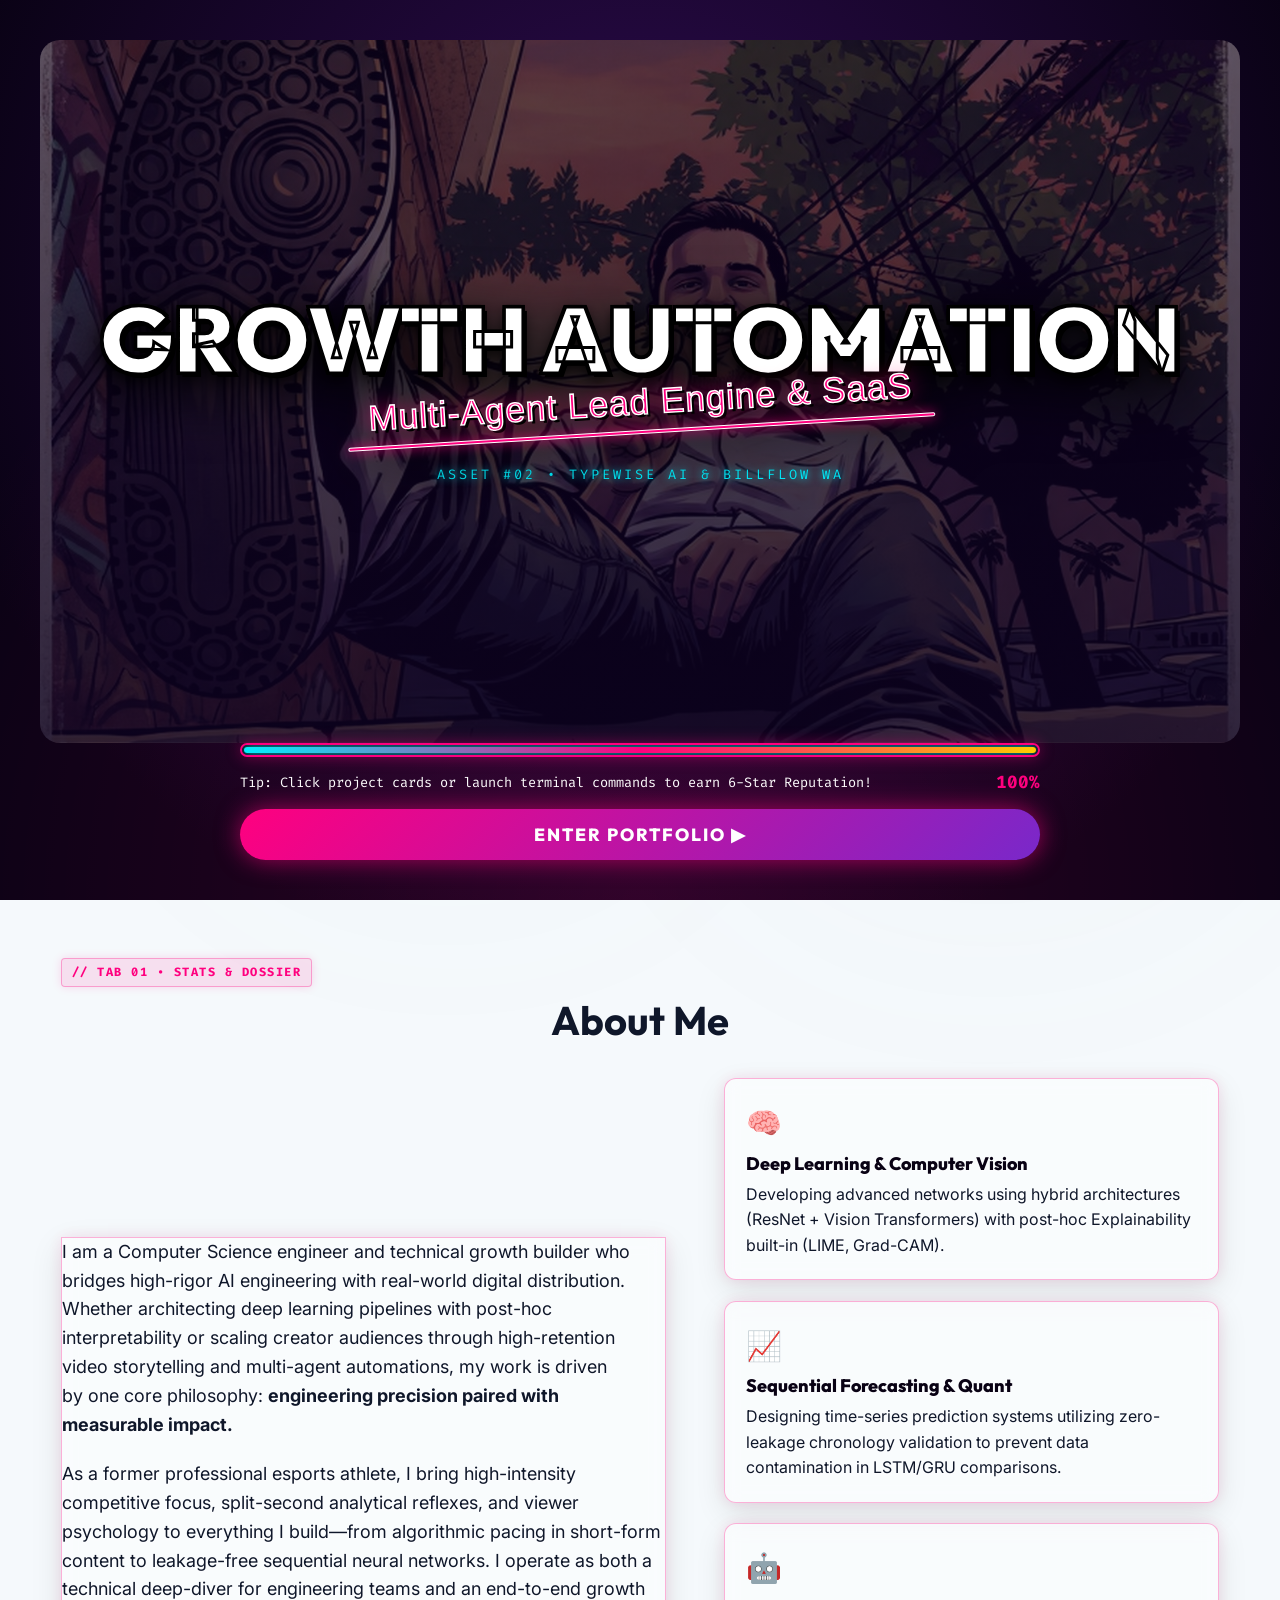
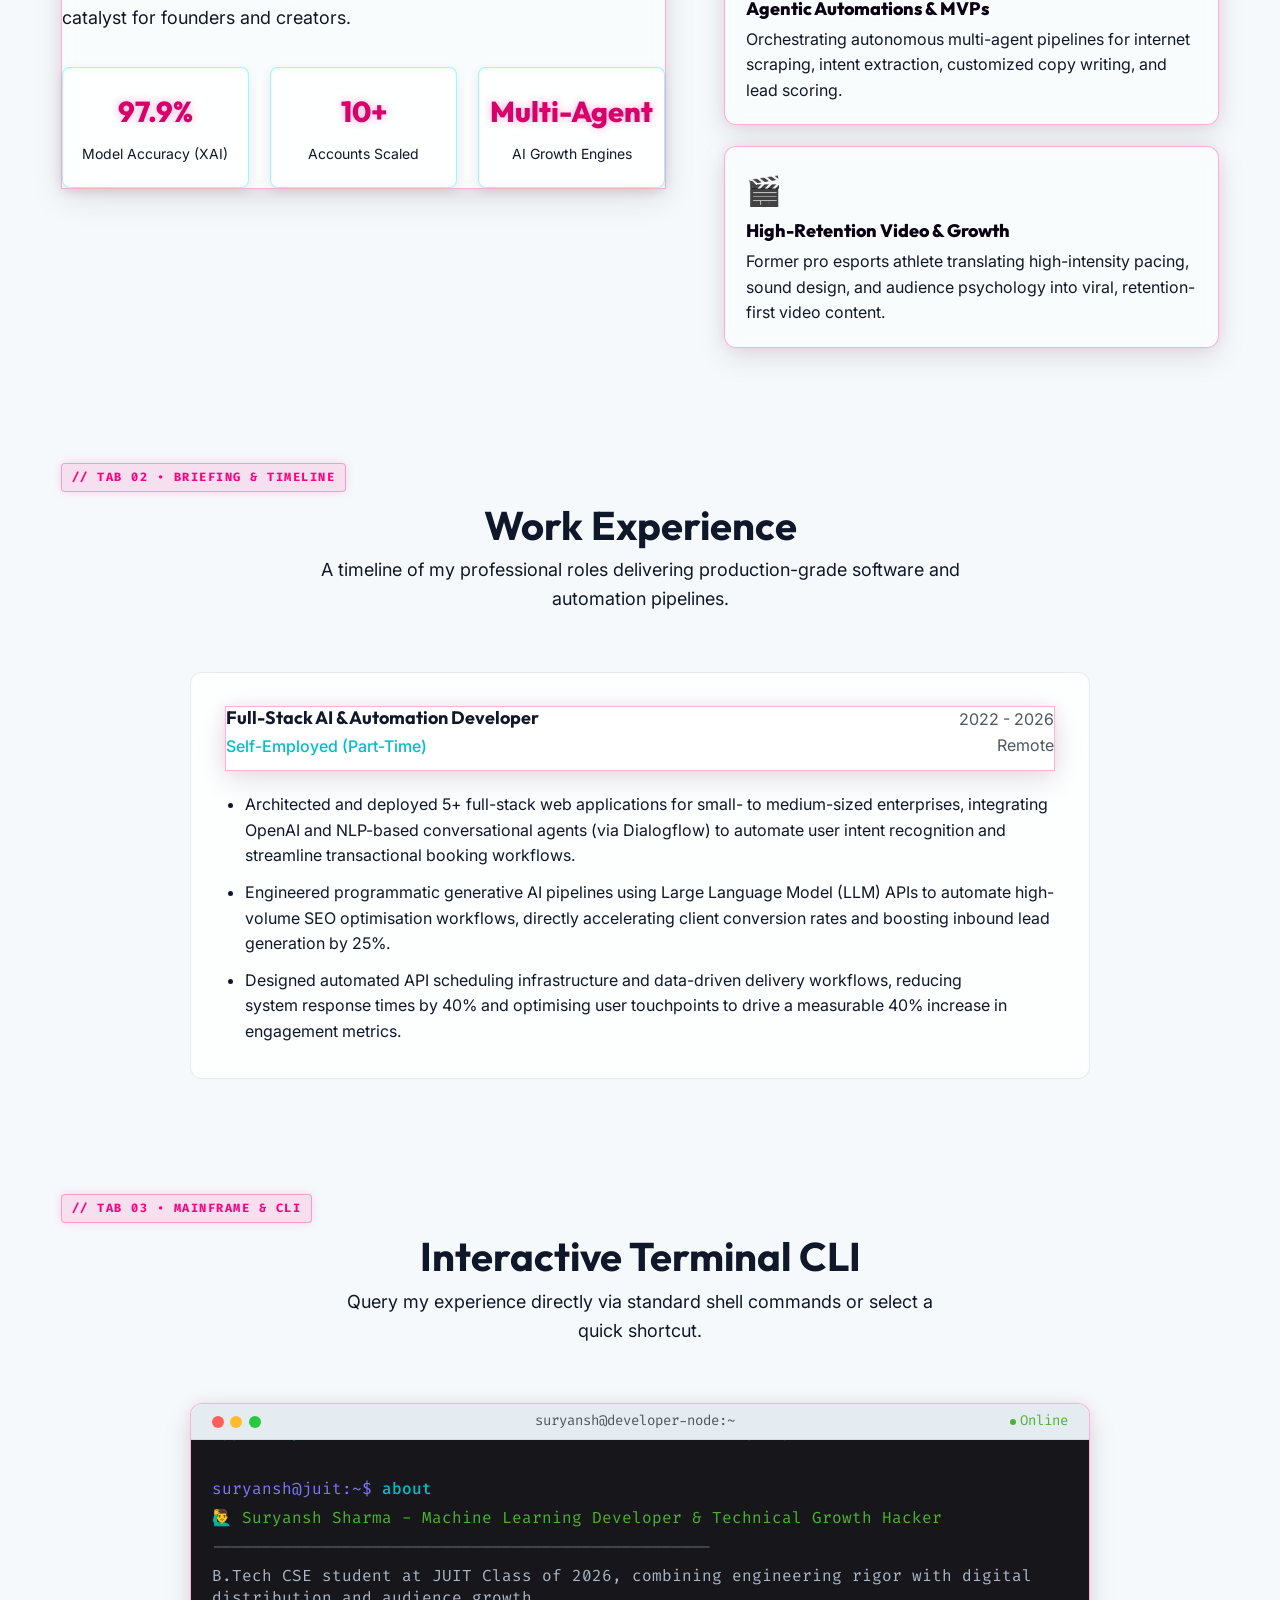
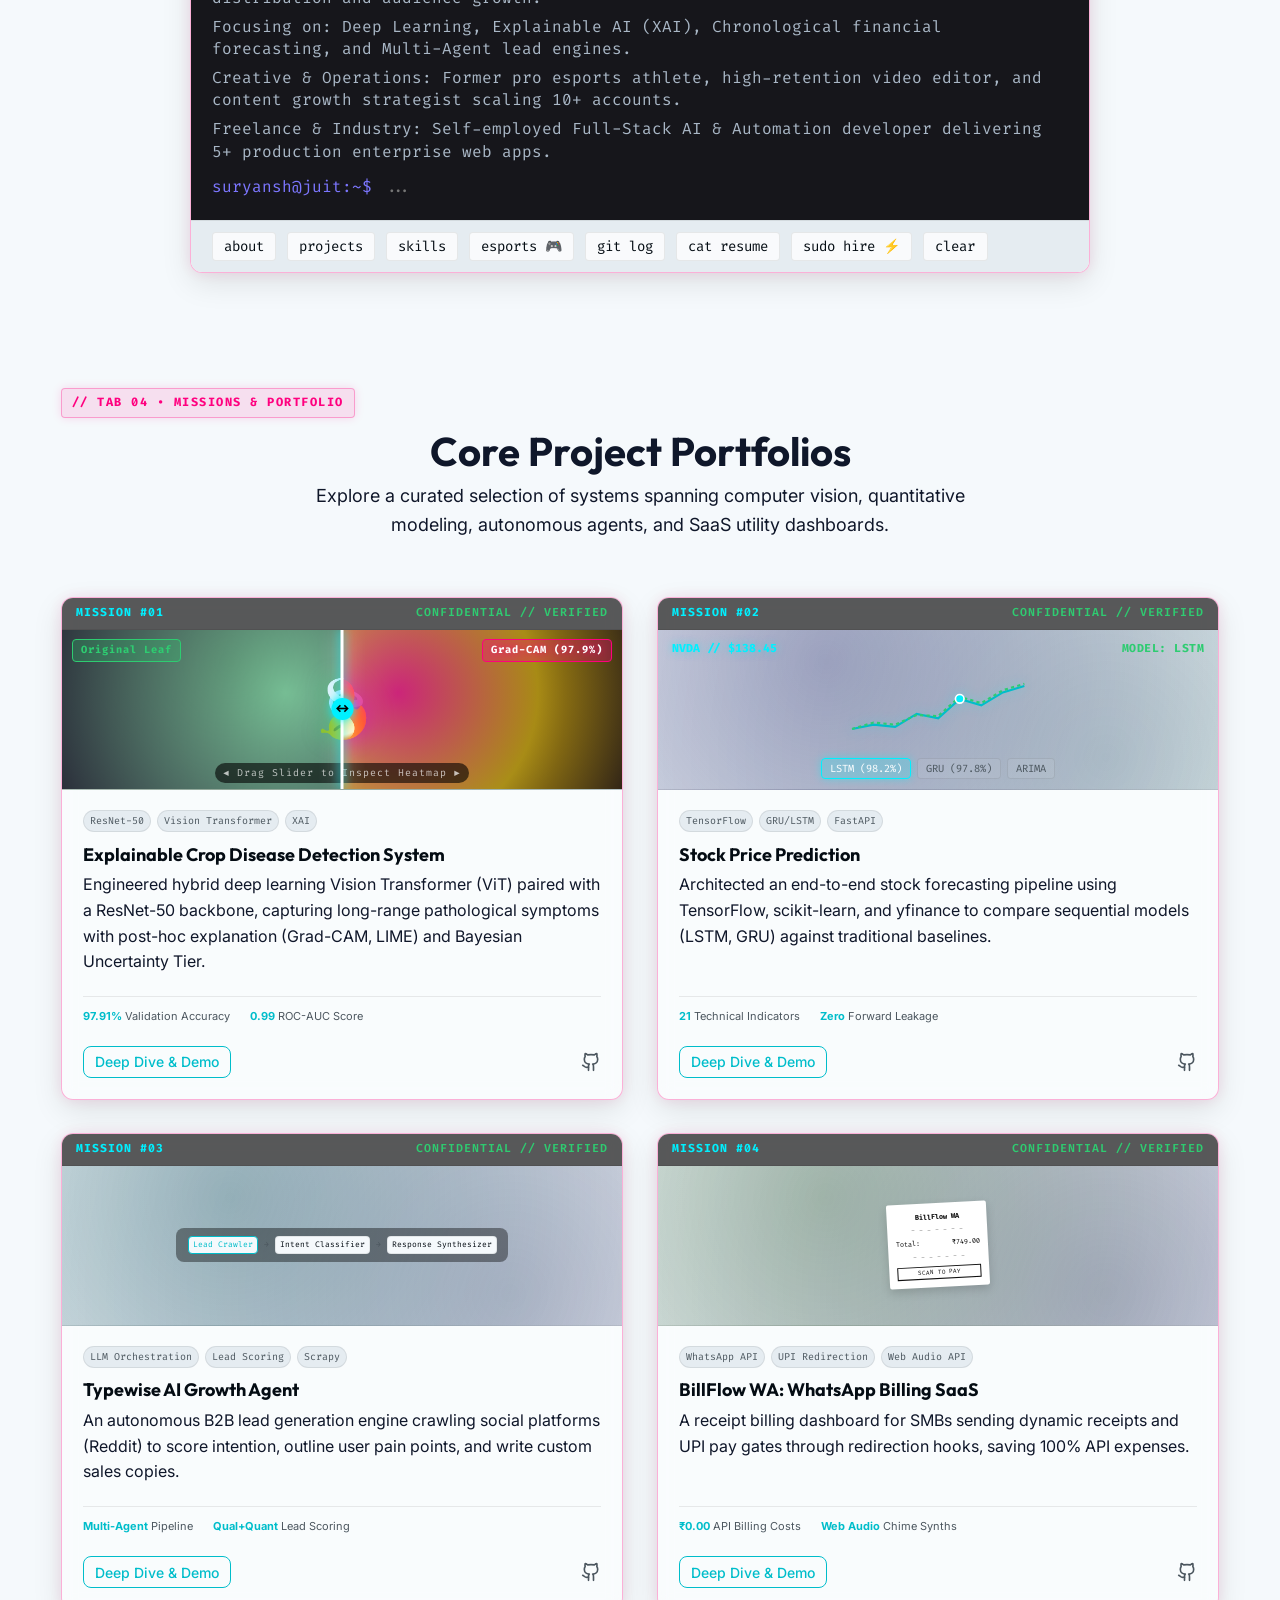
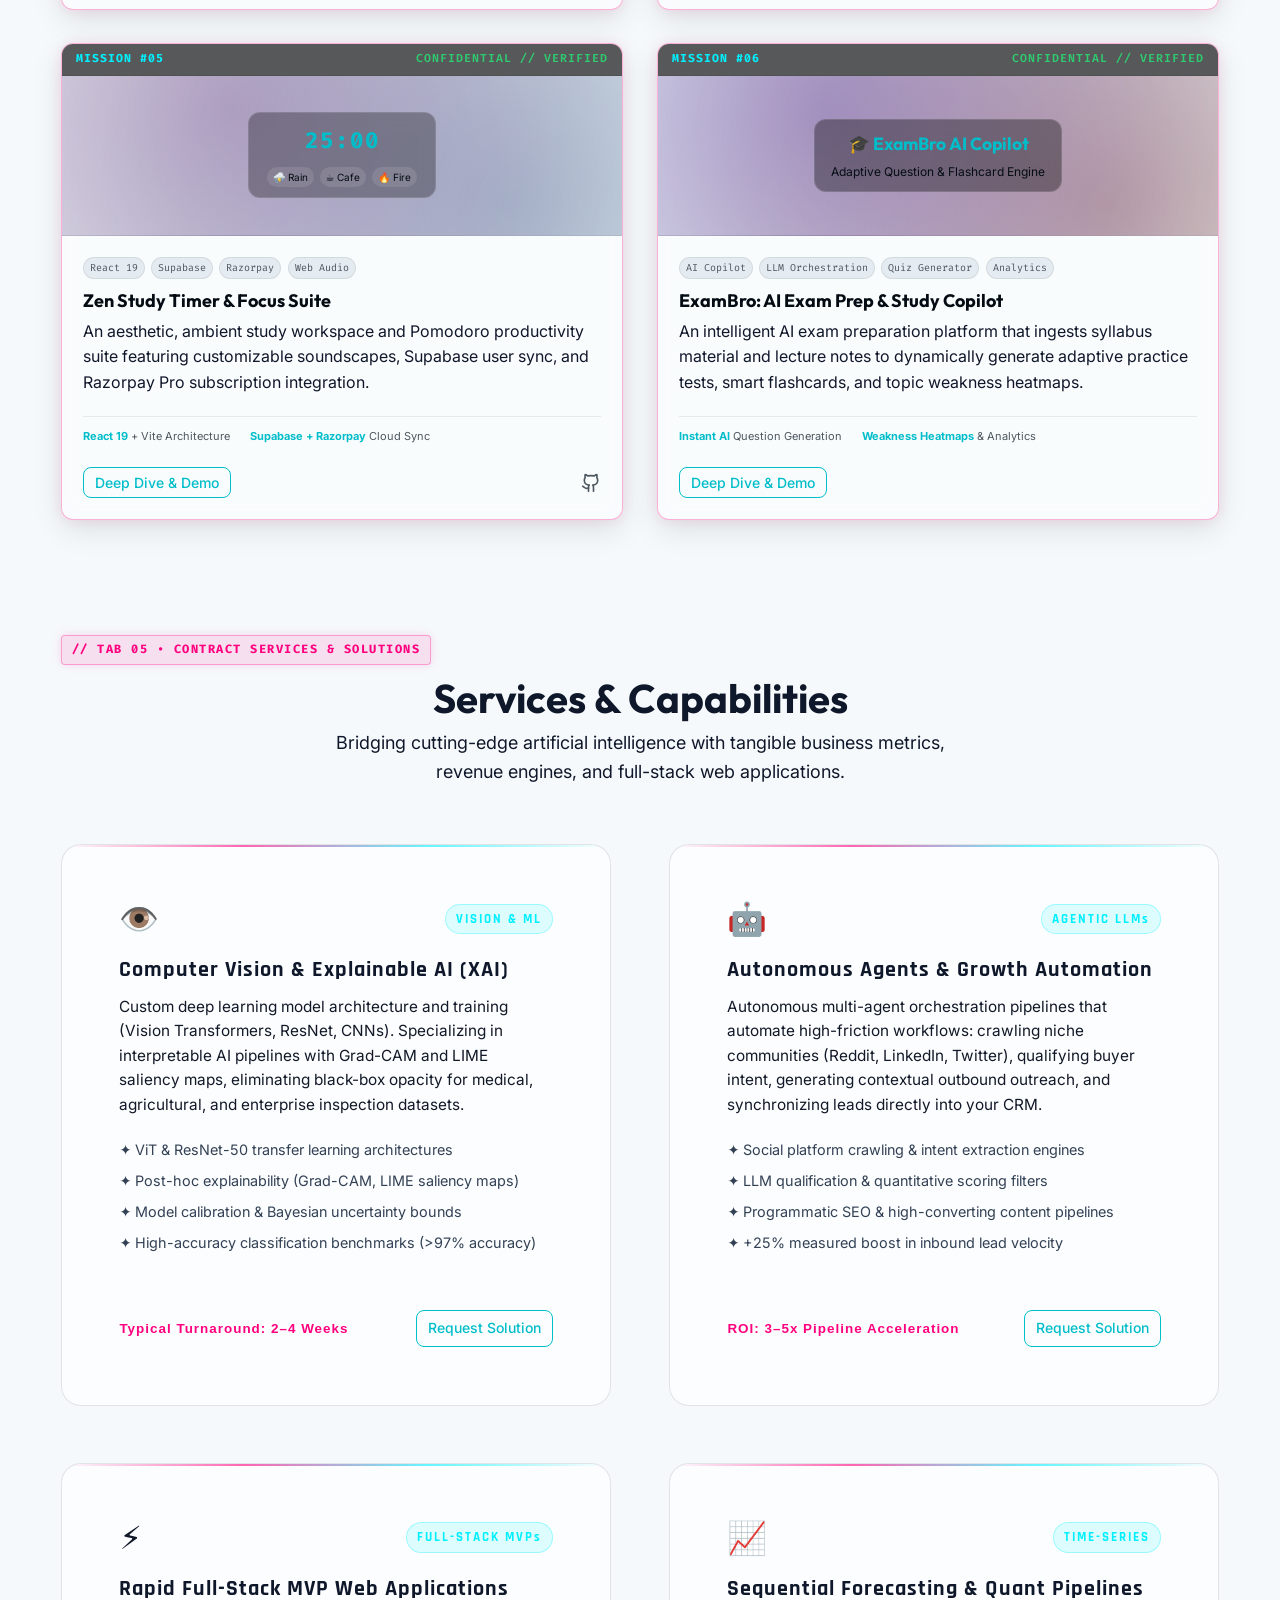
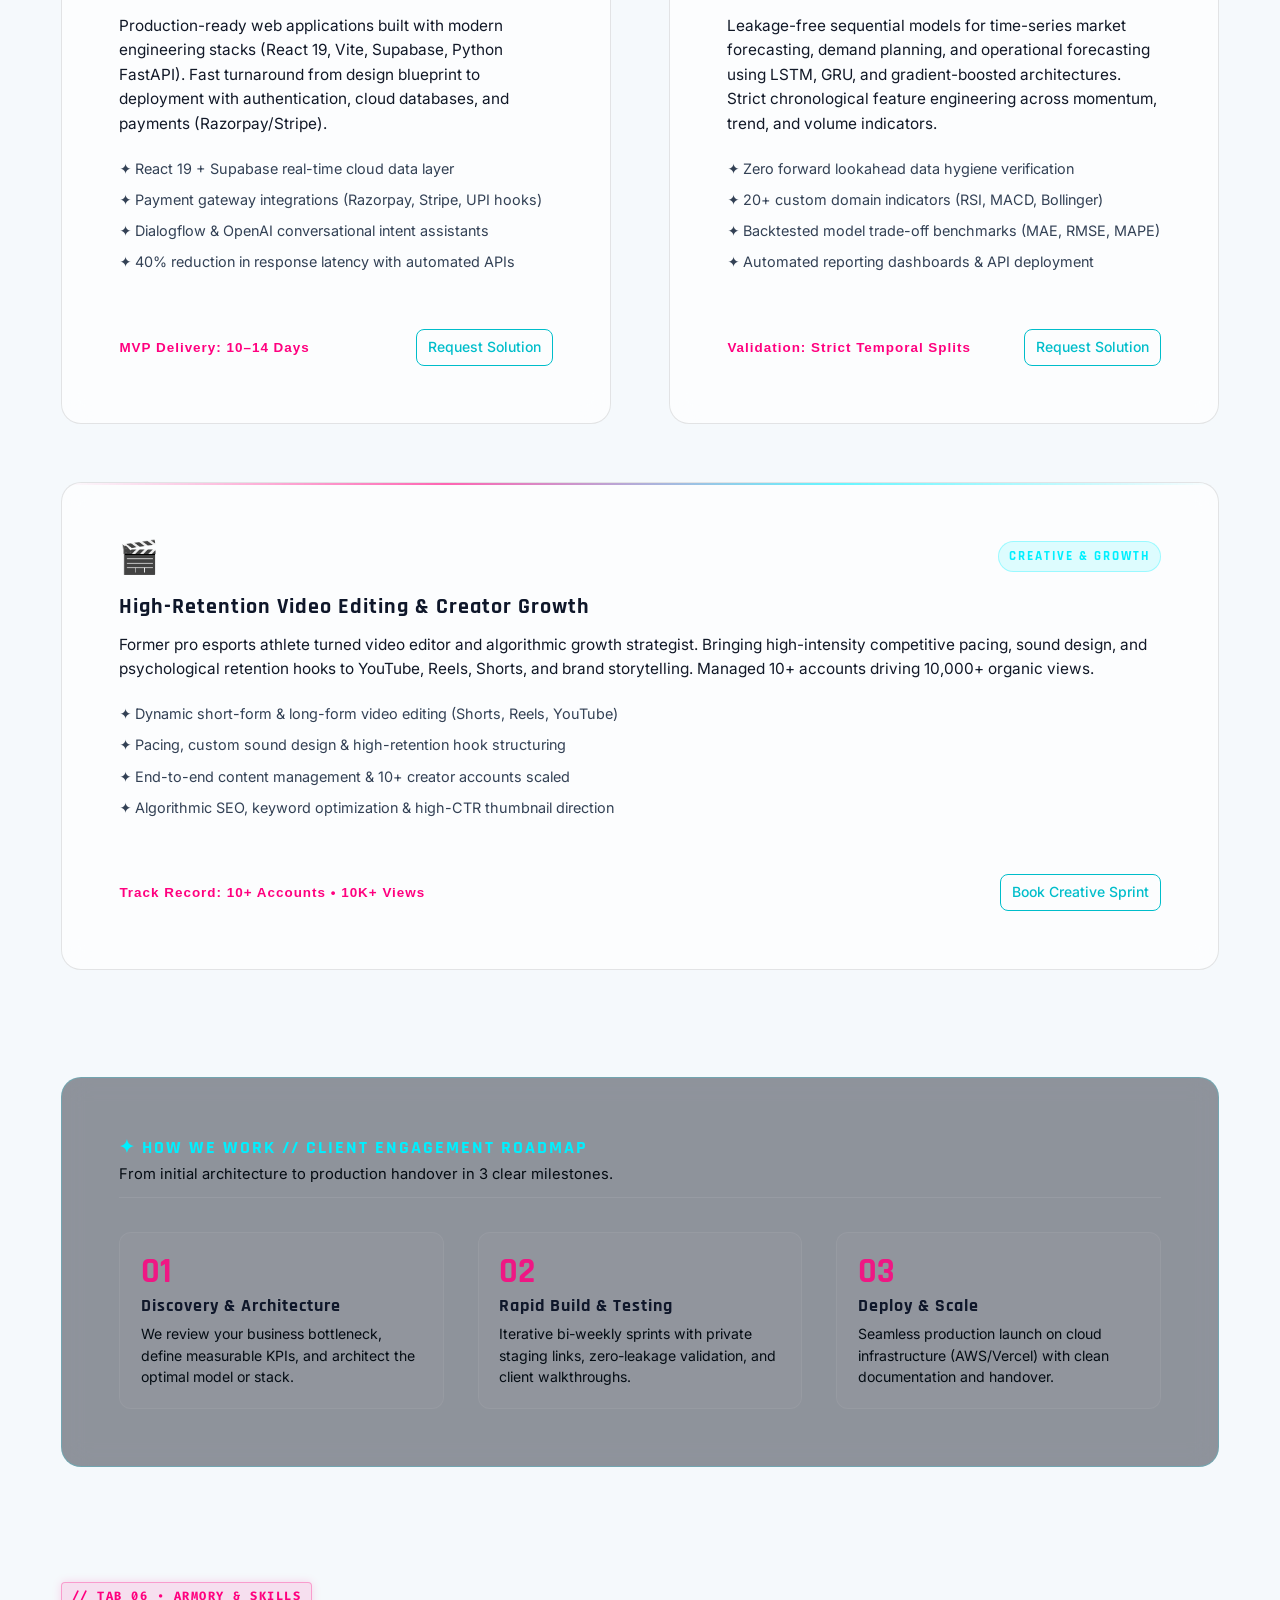
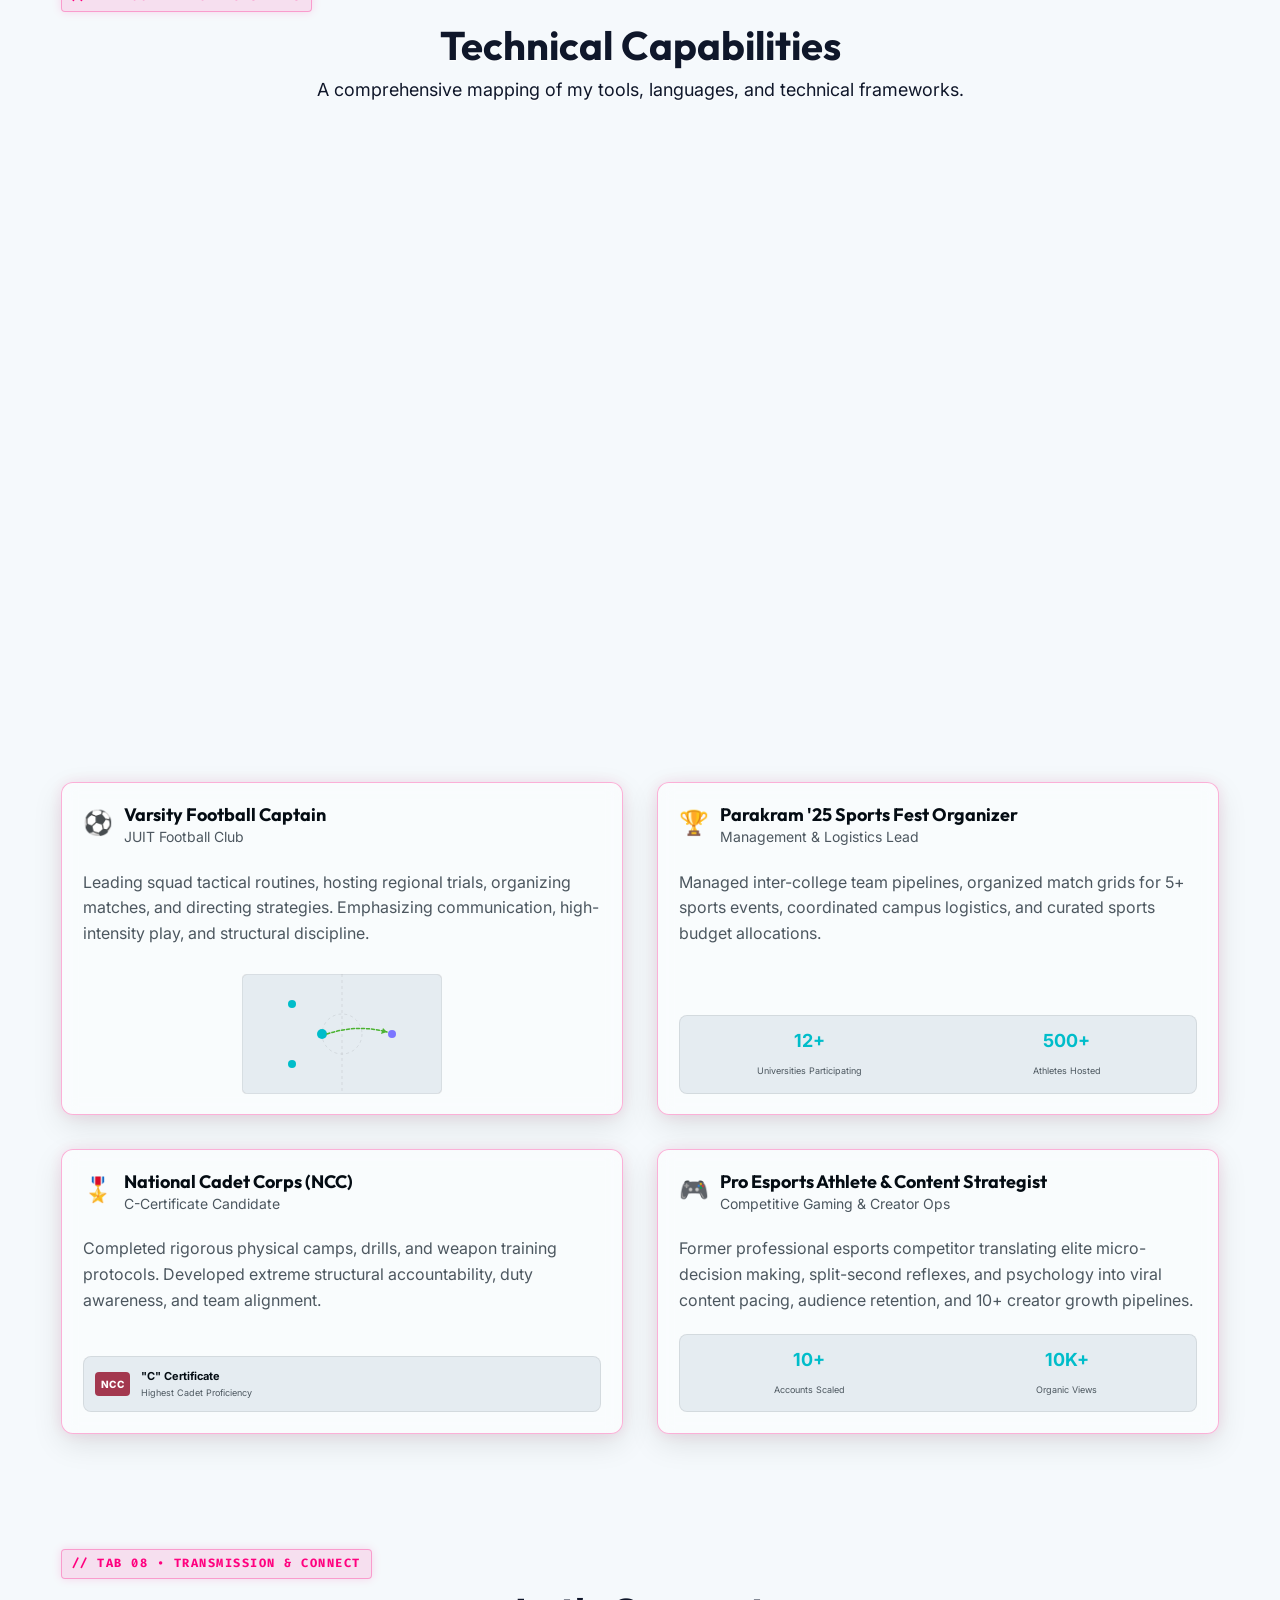
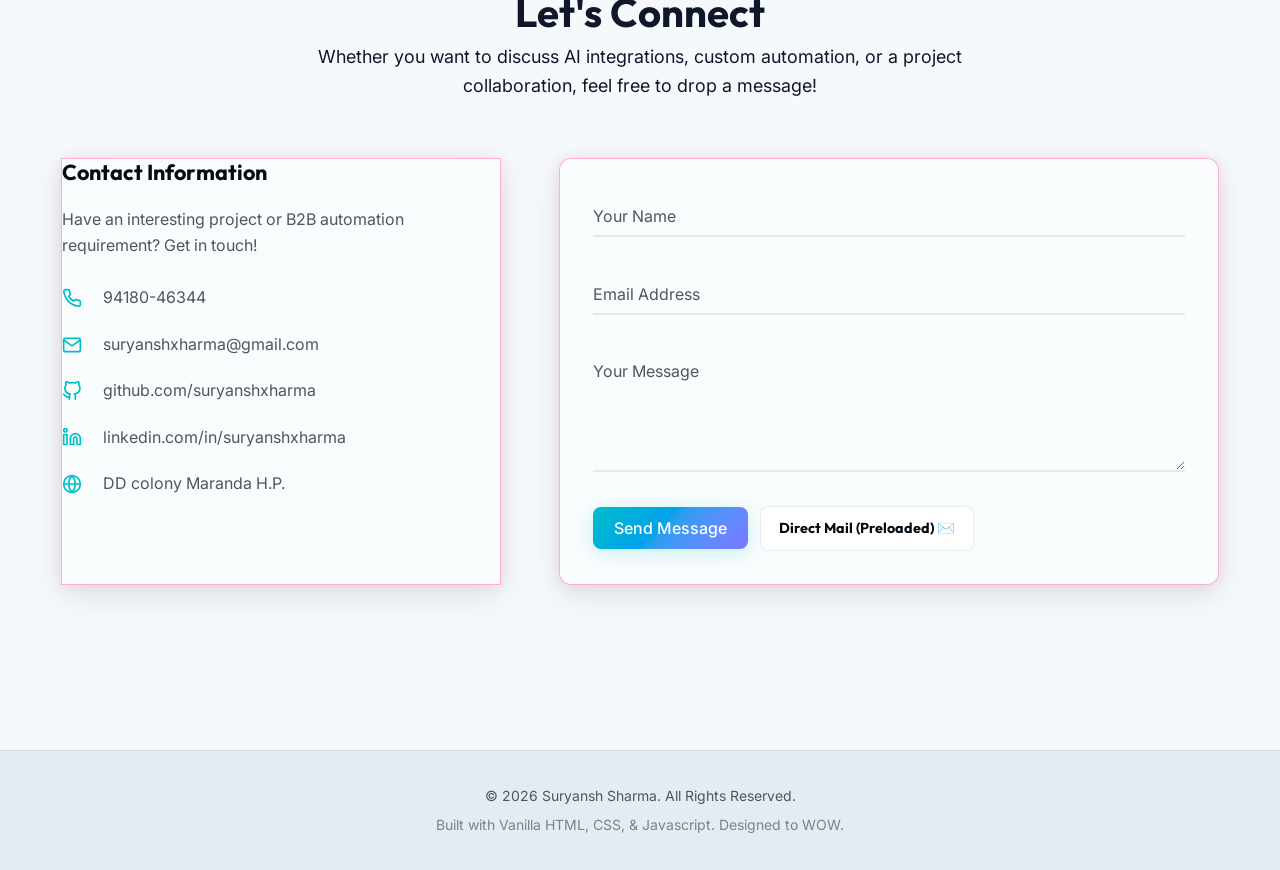
==== commit f44b5633: "feat: unify About Me narrative, add pro esports & high-retention video editing services" ====
--- a/index.html
+++ b/index.html
@@ -479,14 +479,10 @@
         <div class="about-grid">
           <div class="about-text scroll-reveal">
             <p>
-              A versatile and execution-focused Computer Science student who bridges the gap between complex AI
-              engineering and real-world business growth. Proven track record of architecting advanced deep learning
-              pipelines while building AI-driven web applications that drive user engagement and lead generation.
+              I am a Computer Science engineer and technical growth builder who bridges high-rigor AI engineering with real-world digital distribution. Whether architecting deep learning pipelines with post-hoc interpretability or scaling creator audiences through high-retention video storytelling and multi-agent automations, my work is driven by one core philosophy: <strong>engineering precision paired with measurable impact.</strong>
             </p>
             <p>
-              Deeply interested in leveraging machine learning and automation to solve technical bottlenecks and scale
-              digital products. A fast learner and collaborative problem-solver eager to bring a blend of engineering
-              rigor and growth-minded adaptability to a fast-paced startup team.
+              As a former professional esports athlete, I bring high-intensity competitive focus, split-second analytical reflexes, and viewer psychology to everything I build—from algorithmic pacing in short-form content to leakage-free sequential neural networks. I operate as both a technical deep-diver for engineering teams and an end-to-end growth catalyst for founders and creators.
             </p>
             <div class="quick-stats">
               <div class="stat-card">
@@ -494,12 +490,12 @@
                 <span class="stat-label">Model Accuracy (XAI)</span>
               </div>
               <div class="stat-card">
-                <span class="stat-number">21+</span>
-                <span class="stat-label">Financial Indicators Built</span>
+                <span class="stat-number">10+</span>
+                <span class="stat-label">Accounts Scaled</span>
               </div>
               <div class="stat-card">
                 <span class="stat-number">Multi-Agent</span>
-                <span class="stat-label">Reddit Lead Scorers</span>
+                <span class="stat-label">AI Growth Engines</span>
               </div>
             </div>
           </div>
@@ -508,20 +504,22 @@
             <div class="highlight-card">
               <div class="card-icon" aria-hidden="true">🧠</div>
               <h3>Deep Learning & Computer Vision</h3>
-              <p>Developing advanced networks using hybrid architectures (ResNet + Vision Transformers) with
-                Explainability built-in (LIME, Grad-CAM).</p>
+              <p>Developing advanced networks using hybrid architectures (ResNet + Vision Transformers) with post-hoc Explainability built-in (LIME, Grad-CAM).</p>
             </div>
             <div class="highlight-card">
               <div class="card-icon" aria-hidden="true">📈</div>
-              <h3>Sequential Forecasting</h3>
-              <p>Designing time-series prediction systems utilizing zero-leakage chronology validation to prevent data
-                contamination in LSTM/GRU comparisons.</p>
+              <h3>Sequential Forecasting & Quant</h3>
+              <p>Designing time-series prediction systems utilizing zero-leakage chronology validation to prevent data contamination in LSTM/GRU comparisons.</p>
             </div>
             <div class="highlight-card">
               <div class="card-icon" aria-hidden="true">🤖</div>
-              <h3>Agentic Automations</h3>
-              <p>Orchestrating autonomous multi-agent pipelines for internet scraping, intent extraction, customized
-                copy writing, and lead scoring.</p>
+              <h3>Agentic Automations & MVPs</h3>
+              <p>Orchestrating autonomous multi-agent pipelines for internet scraping, intent extraction, customized copy writing, and lead scoring.</p>
+            </div>
+            <div class="highlight-card">
+              <div class="card-icon" aria-hidden="true">🎬</div>
+              <h3>High-Retention Video & Growth</h3>
+              <p>Former pro esports athlete translating high-intensity pacing, sound design, and audience psychology into viral, retention-first video content.</p>
             </div>
           </div>
         </div>
@@ -607,6 +605,7 @@
             <button class="terminal-btn-cmd" data-cmd="about">about</button>
             <button class="terminal-btn-cmd" data-cmd="projects">projects</button>
             <button class="terminal-btn-cmd" data-cmd="skills">skills</button>
+            <button class="terminal-btn-cmd" data-cmd="esports">esports 🎮</button>
             <button class="terminal-btn-cmd" data-cmd="git log">git log</button>
             <button class="terminal-btn-cmd" data-cmd="cat resume">cat resume</button>
             <button class="terminal-btn-cmd" data-cmd="sudo hire">sudo hire ⚡</button>
@@ -1009,6 +1008,28 @@
             <div class="service-footer">
               <span class="service-metric">Validation: Strict Temporal Splits</span>
               <a href="#contact" class="btn btn-sm btn-outline">Request Solution</a>
+            </div>
+          </article>
+
+          <!-- Service 5: High-Retention Video Editing & Content Growth -->
+          <article class="service-card service-card-featured scroll-reveal">
+            <div class="service-icon-wrap">
+              <span class="service-icon">🎬</span>
+              <span class="service-tag">CREATIVE & GROWTH</span>
+            </div>
+            <h3 class="service-title">High-Retention Video Editing & Creator Growth</h3>
+            <p class="service-desc">
+              Former pro esports athlete turned video editor and algorithmic growth strategist. Bringing high-intensity competitive pacing, sound design, and psychological retention hooks to YouTube, Reels, Shorts, and brand storytelling. Managed 10+ accounts driving 10,000+ organic views.
+            </p>
+            <ul class="service-features">
+              <li>✦ Dynamic short-form & long-form video editing (Shorts, Reels, YouTube)</li>
+              <li>✦ Pacing, custom sound design & high-retention hook structuring</li>
+              <li>✦ End-to-end content management & 10+ creator accounts scaled</li>
+              <li>✦ Algorithmic SEO, keyword optimization & high-CTR thumbnail direction</li>
+            </ul>
+            <div class="service-footer">
+              <span class="service-metric">Track Record: 10+ Accounts • 10K+ Views</span>
+              <a href="#contact" class="btn btn-sm btn-outline">Book Creative Sprint</a>
             </div>
           </article>
         </div>
@@ -1271,6 +1292,30 @@
                     <div class="badge-info">
                       <strong>"C" Certificate</strong>
                       <span>Highest Cadet Proficiency</span>
+                    </div>
+                  </div>
+                </div>
+
+                <!-- Pro Esports Athlete & Content Strategist -->
+                <div class="leadership-card scroll-reveal">
+                  <div class="l-card-header">
+                    <span class="l-icon">🎮</span>
+                    <div>
+                      <h3>Pro Esports Athlete & Content Strategist</h3>
+                      <span class="l-duration">Competitive Gaming & Creator Ops</span>
+                    </div>
+                  </div>
+                  <p>
+                    Former professional esports competitor translating elite micro-decision making, split-second reflexes, and psychology into viral content pacing, audience retention, and 10+ creator growth pipelines.
+                  </p>
+                  <div class="fest-stats">
+                    <div class="f-stat-item">
+                      <span class="f-num">10+</span>
+                      <span class="f-lbl">Accounts Scaled</span>
+                    </div>
+                    <div class="f-stat-item">
+                      <span class="f-num">10K+</span>
+                      <span class="f-lbl">Organic Views</span>
                     </div>
                   </div>
                 </div>
--- a/style.css
+++ b/style.css
@@ -1421,7 +1421,7 @@
 
 .leadership-cards {
   display: grid;
-  grid-template-columns: repeat(3, 1fr);
+  grid-template-columns: repeat(2, 1fr);
   gap: var(--space-lg);
 }
 
@@ -4061,6 +4061,16 @@
   box-shadow: 0 12px 36px rgba(0, 0, 0, 0.45), 0 0 24px rgba(255, 0, 127, 0.25);
 }
 
+.service-card.service-card-featured {
+  grid-column: span 2;
+}
+
+@media (max-width: 900px) {
+  .service-card.service-card-featured {
+    grid-column: span 1;
+  }
+}
+
 html[data-mode="pro"] .service-card {
   background: rgba(15, 23, 42, 0.65);
   border: 1px solid rgba(255, 255, 255, 0.08);
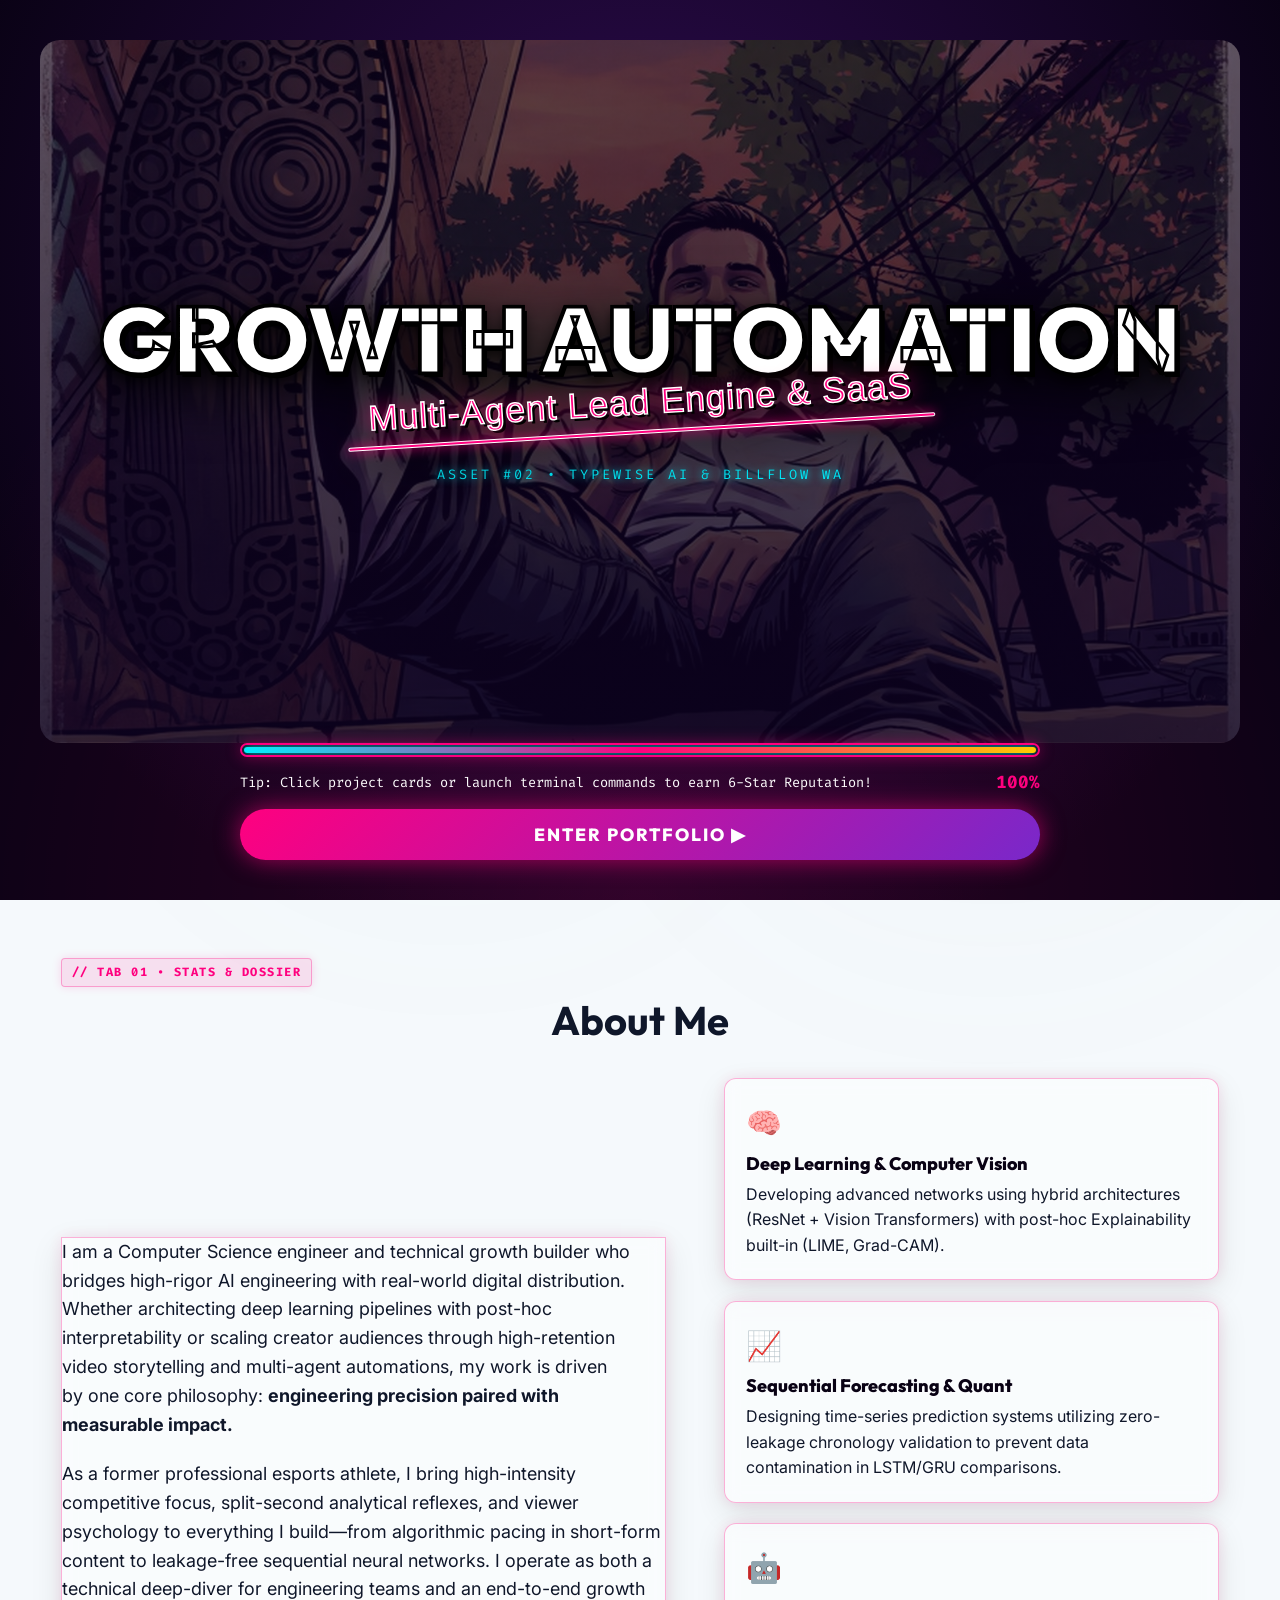
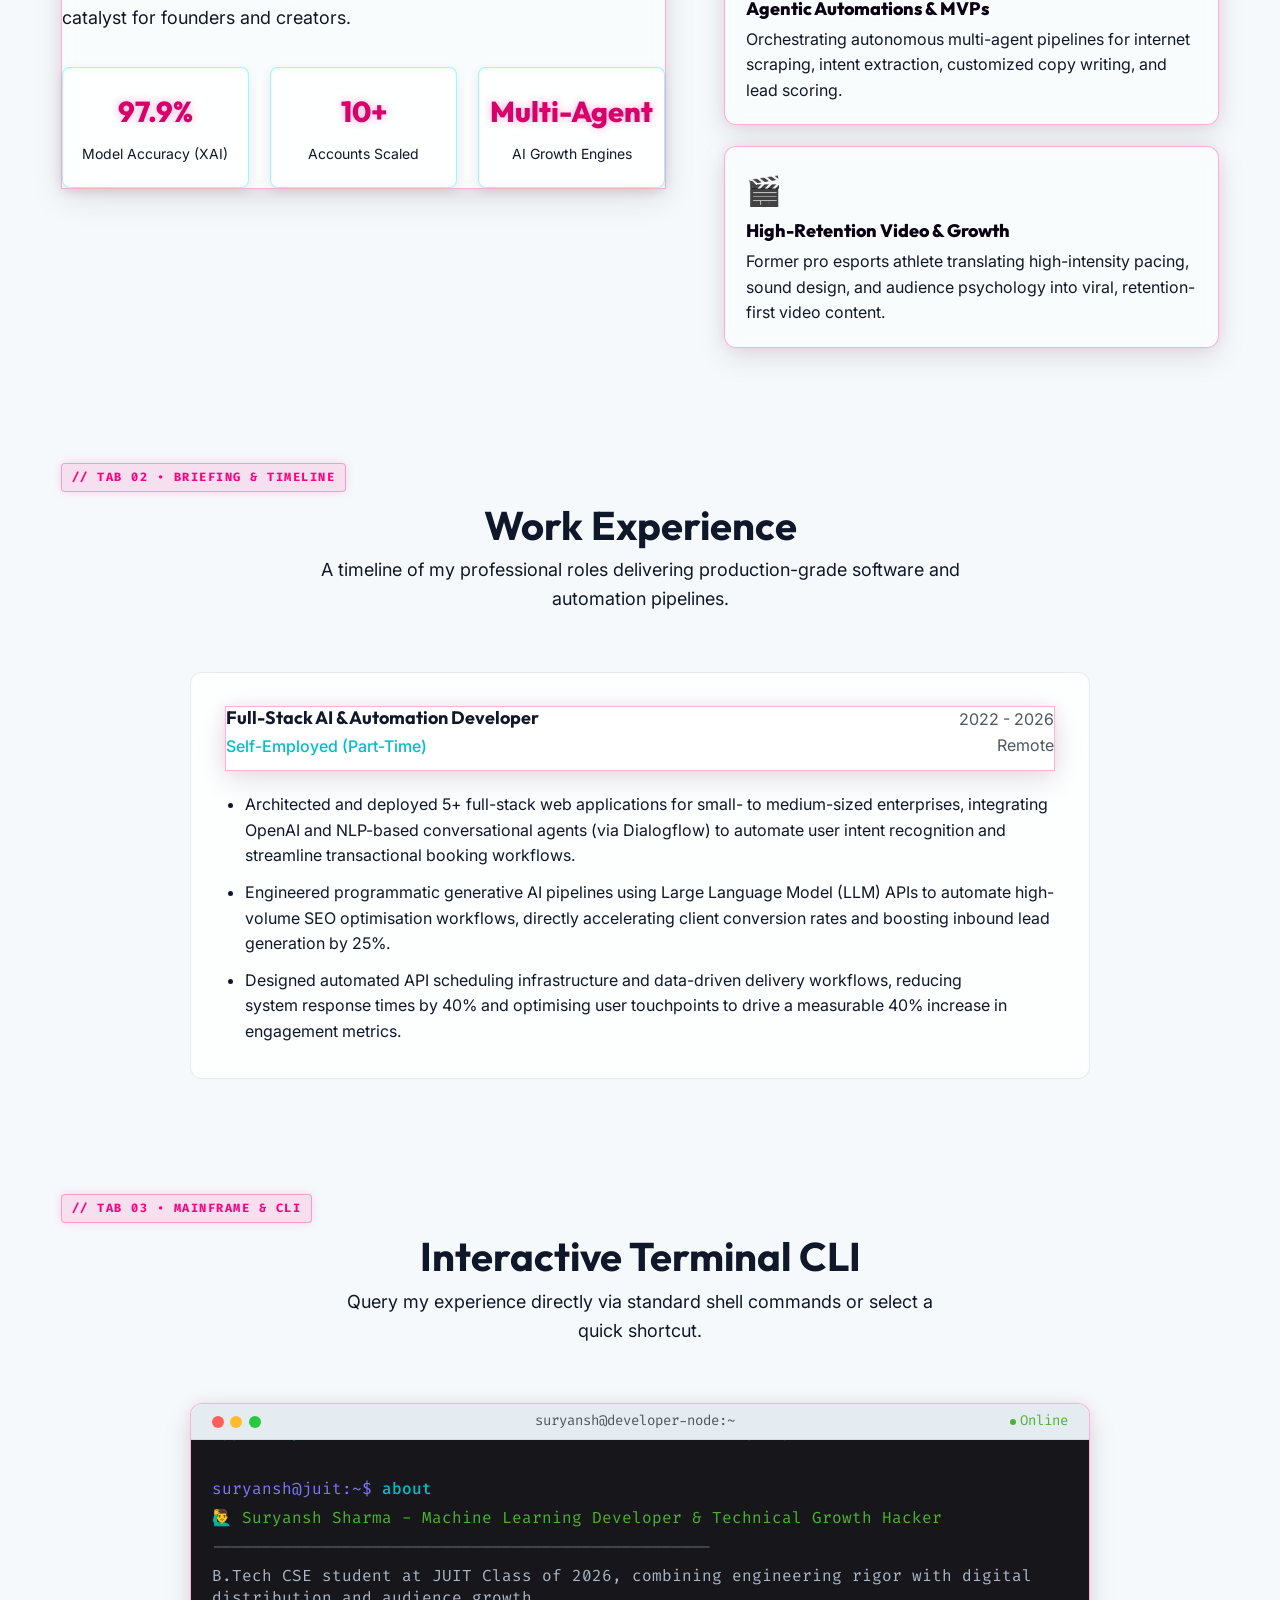
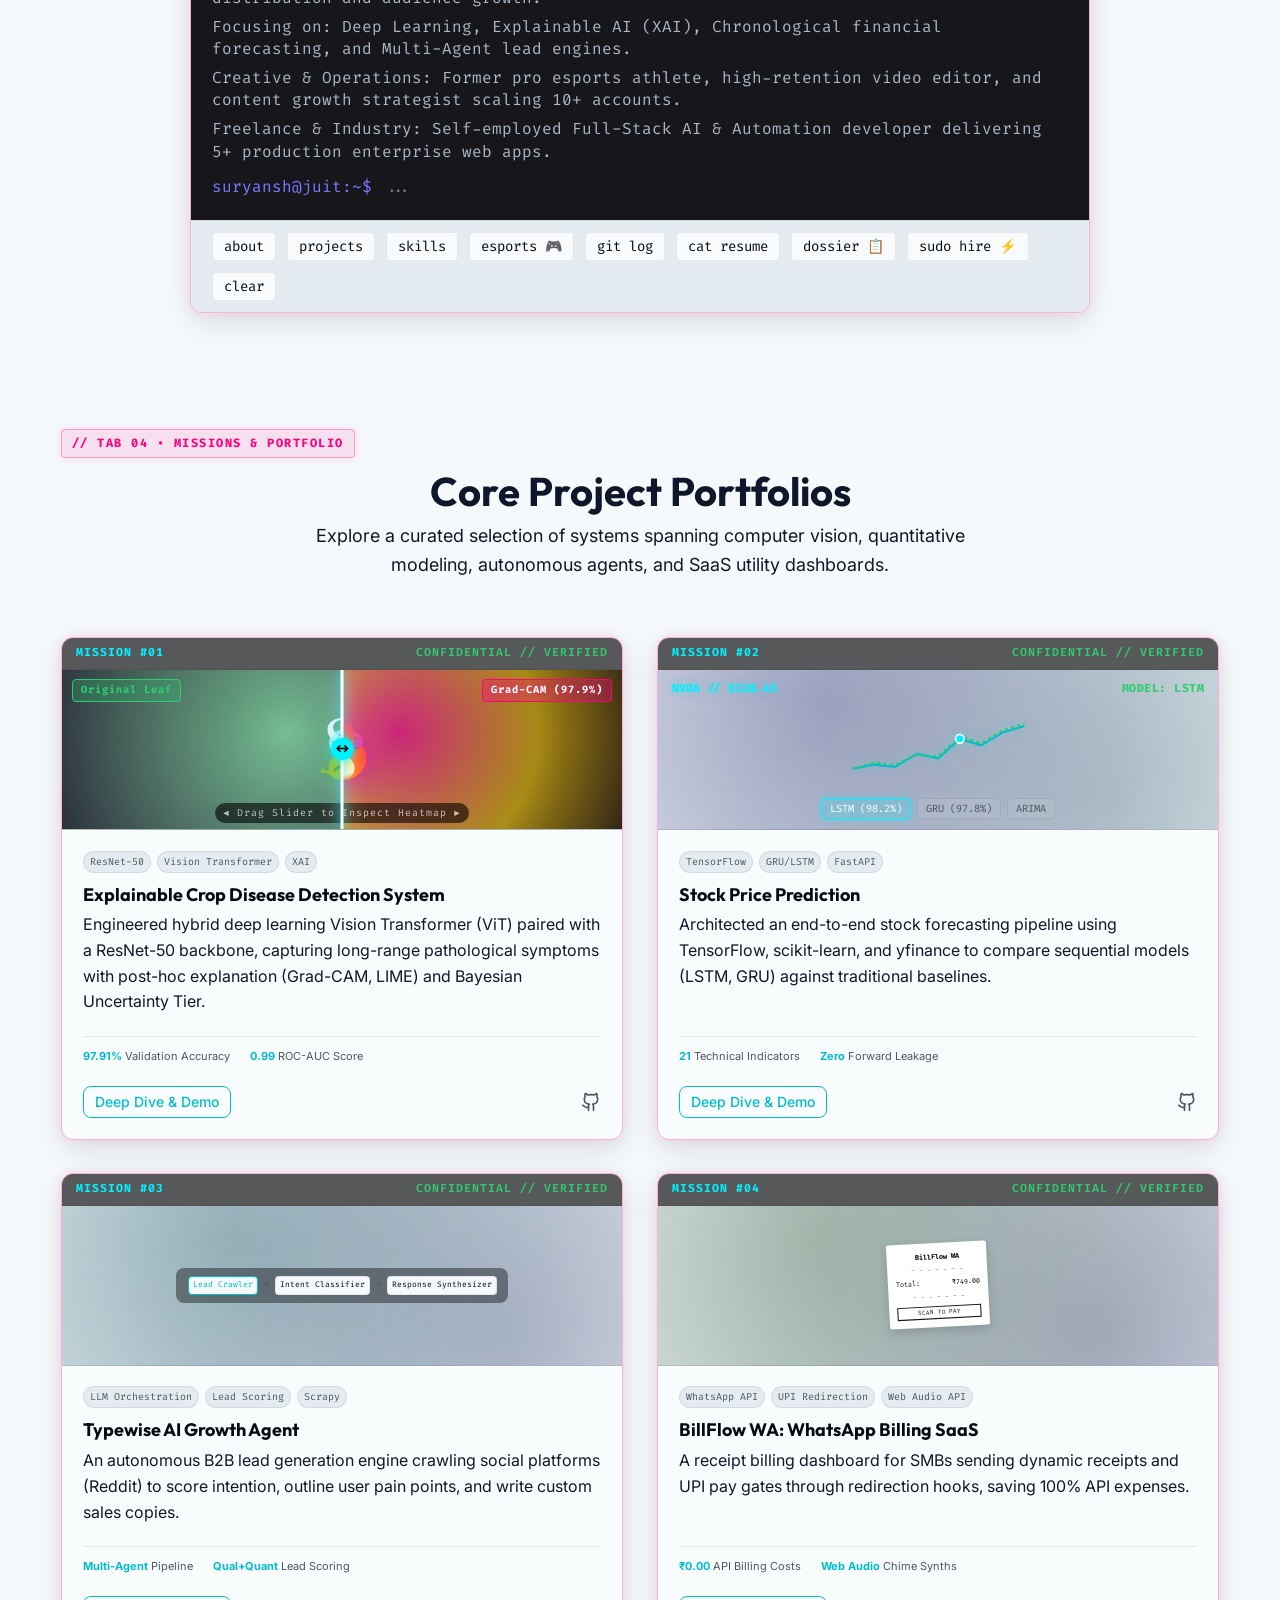
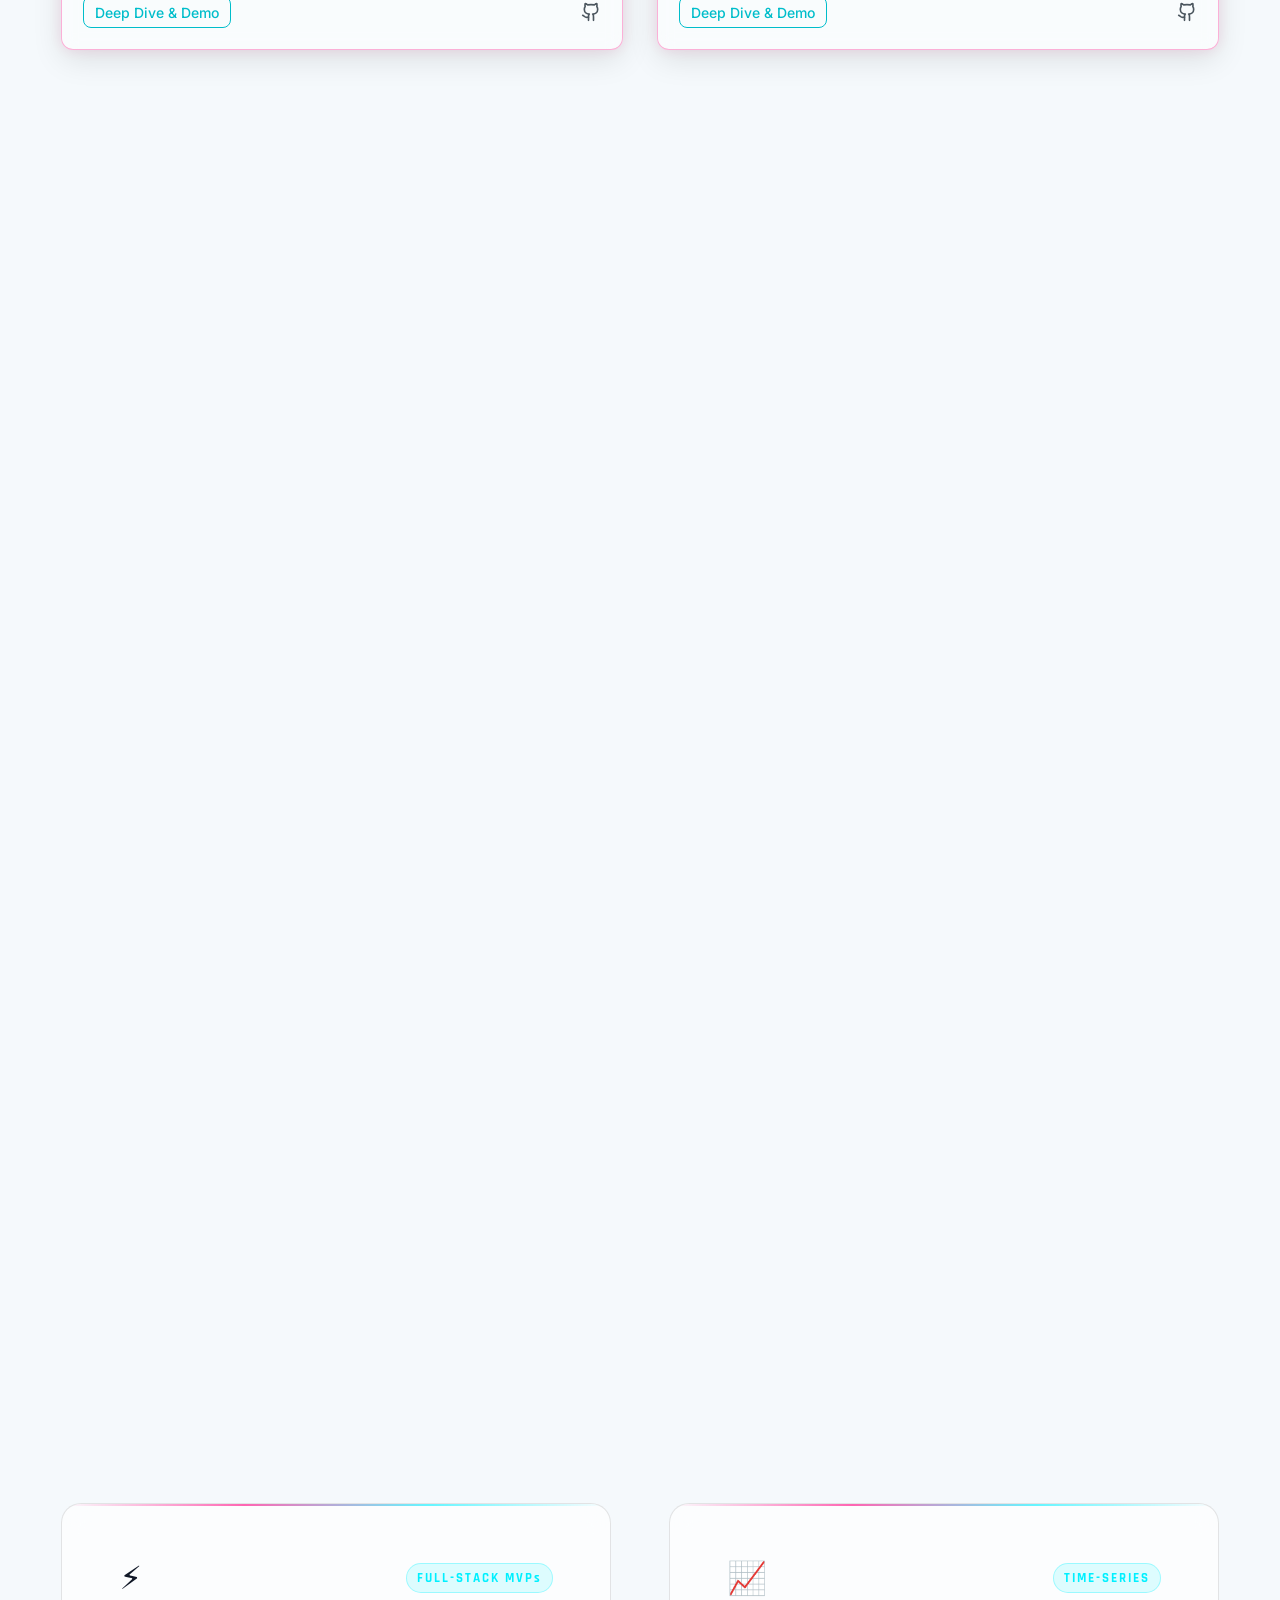
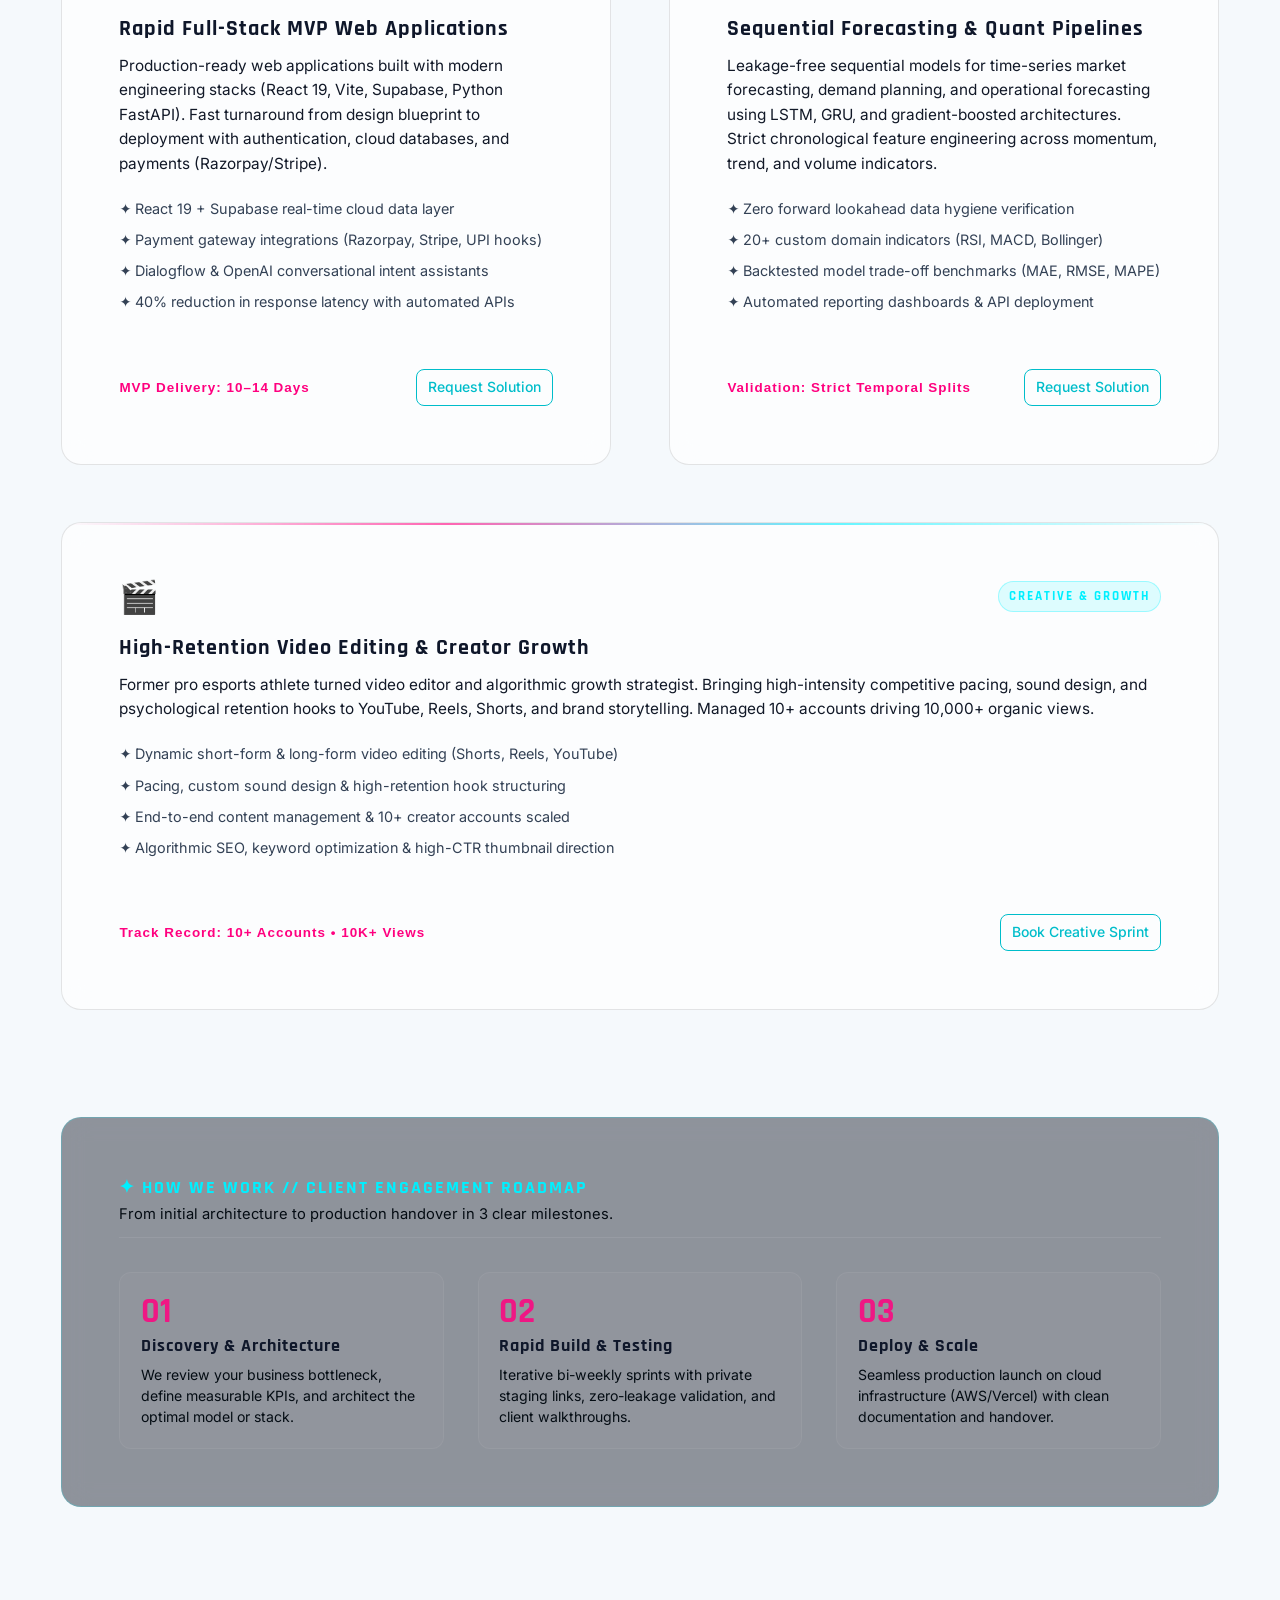
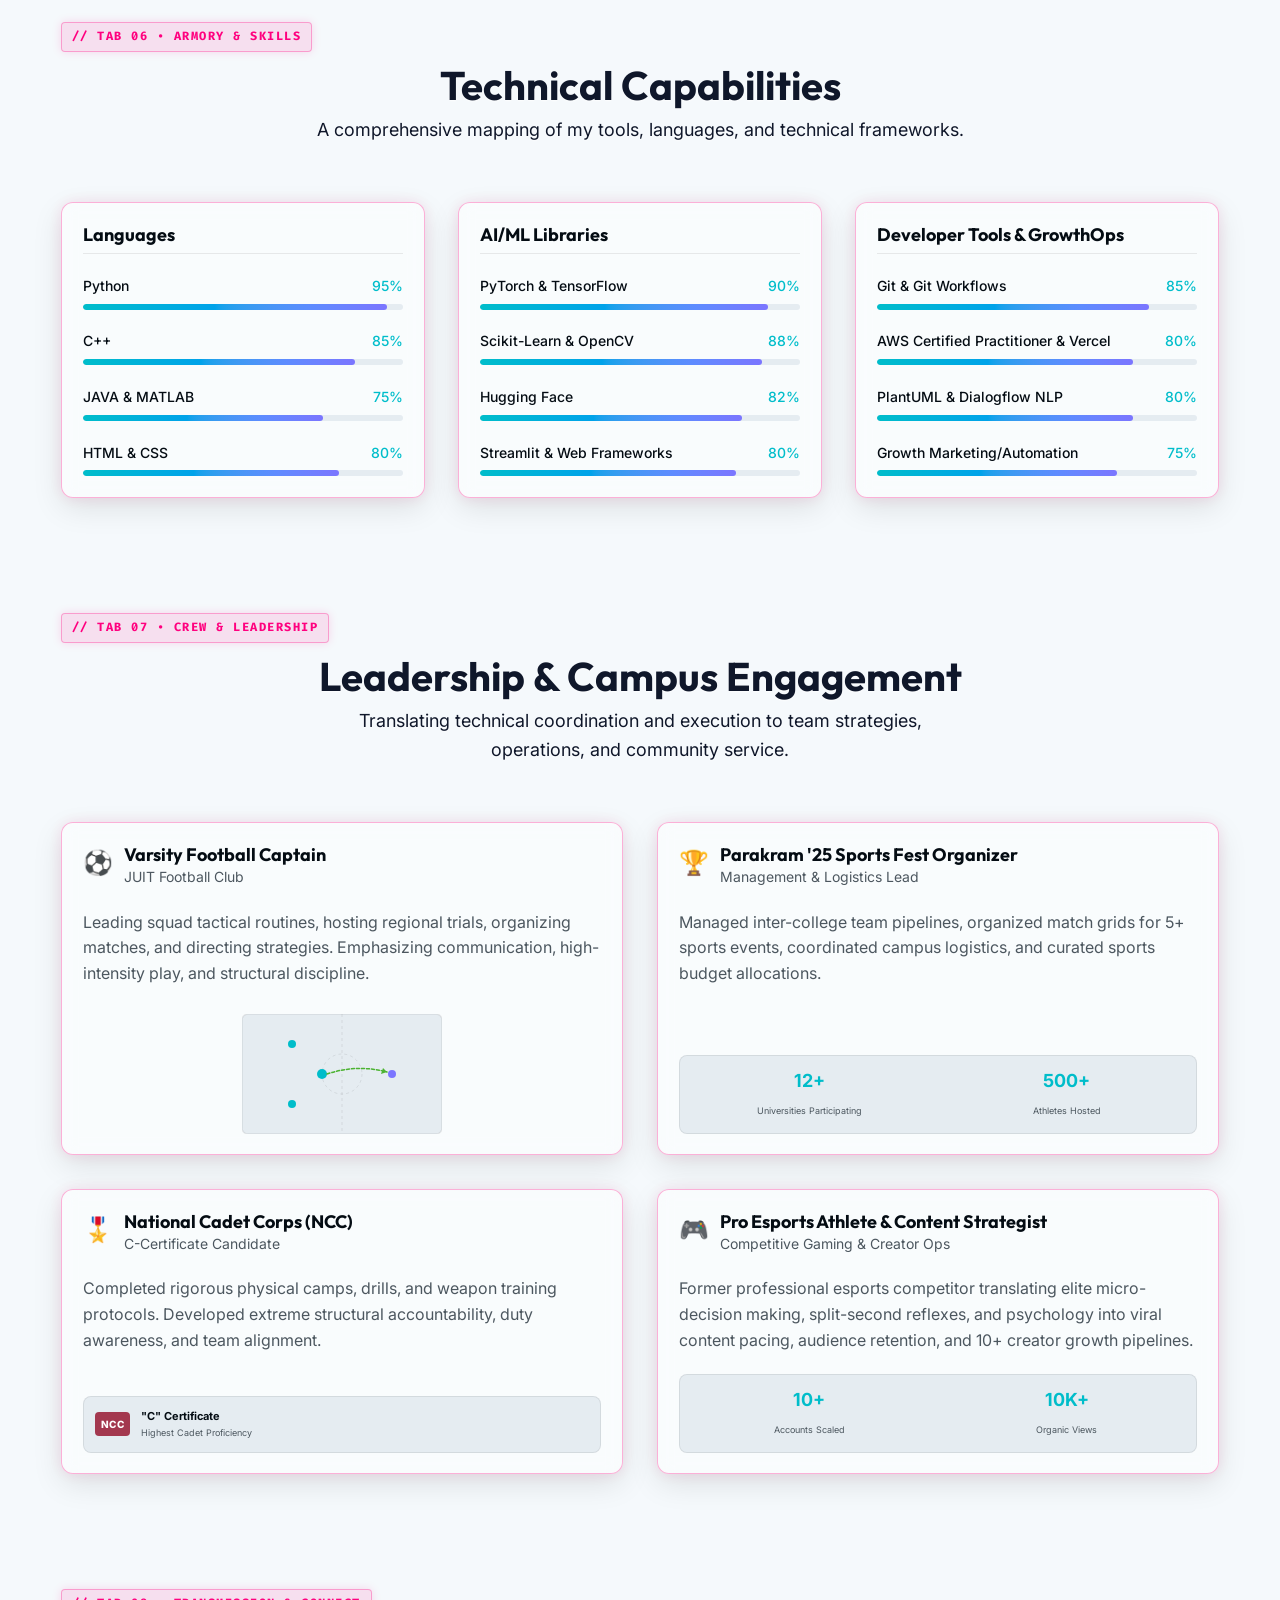
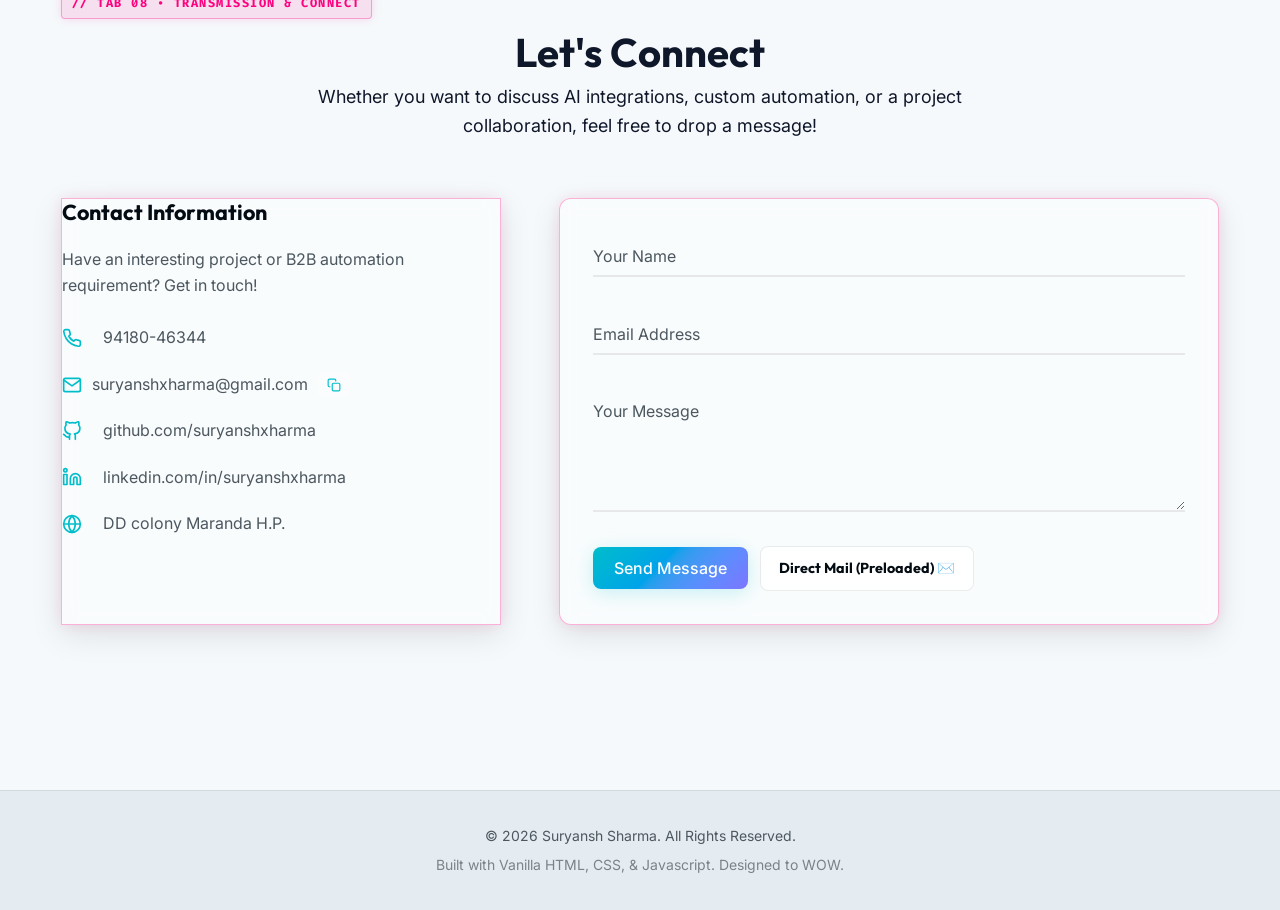
==== commit 334fde84: "feat: add OG tags, copy email pill, SVG arch diagrams, Pro accent switcher, and GTA Rap Sheet dossie" ====
--- a/index.html
+++ b/index.html
@@ -18,16 +18,19 @@
   <!-- Open Graph / Facebook -->
   <meta property="og:type" content="website">
   <meta property="og:url" content="https://suryanshxharma.vercel.app/">
-  <meta property="og:title" content="Suryansh Sharma | ML Engineer & Technical Growth Hacker">
-  <meta property="og:description" content="Portfolio of Suryansh Sharma, bridging the gap between machine learning engineering, full-stack systems, and technical growth automation.">
-  <meta property="og:image" content="https://github.com/suryanshxharma.png">
+  <meta property="og:title" content="Suryansh Sharma | ML Engineer & Technical Growth Builder">
+  <meta property="og:description" content="Portfolio of Suryansh Sharma. Bridging machine learning engineering (ViT, ResNet, XAI, LSTM) with high-retention digital distribution & B2B SaaS growth.">
+  <meta property="og:image" content="https://suryanshxharma.vercel.app/pics/gta_slide_1.png">
+  <meta property="og:image:width" content="1200">
+  <meta property="og:image:height" content="630">
+  <meta property="og:site_name" content="Suryansh Sharma Portfolio">
 
   <!-- Twitter -->
   <meta name="twitter:card" content="summary_large_image">
   <meta name="twitter:url" content="https://suryanshxharma.vercel.app/">
-  <meta name="twitter:title" content="Suryansh Sharma | ML Engineer & Technical Growth Hacker">
-  <meta name="twitter:description" content="Portfolio of Suryansh Sharma, bridging the gap between machine learning engineering, full-stack systems, and technical growth automation.">
-  <meta name="twitter:image" content="https://github.com/suryanshxharma.png">
+  <meta name="twitter:title" content="Suryansh Sharma | ML Engineer & Technical Growth Builder">
+  <meta name="twitter:description" content="Portfolio of Suryansh Sharma. Bridging machine learning engineering (ViT, ResNet, XAI, LSTM) with high-retention digital distribution & B2B SaaS growth.">
+  <meta name="twitter:image" content="https://suryanshxharma.vercel.app/pics/gta_slide_1.png">
 
   <!-- Structured Data JSON-LD (Google Rich Snippets / Knowledge Graph) -->
   <script type="application/ld+json">
@@ -235,6 +238,155 @@
     </div>
   </div>
 
+  <!-- GTA Vice City / San Andreas Criminal Rap Sheet Modal -->
+  <div id="gta-rapsheet-modal" class="rapsheet-modal-overlay" aria-hidden="true" style="display: none;">
+    <div class="rapsheet-paper">
+      <!-- Rap Sheet Stamp / Header -->
+      <div class="rapsheet-header">
+        <div class="rapsheet-badge-seal">
+          <span class="seal-star">★</span>
+          <span class="seal-text">VICE CITY POLICE DEPT</span>
+        </div>
+        <div class="rapsheet-title-block">
+          <h1 class="rapsheet-main-title">RECORD OF ARREST &amp; PROSECUTION</h1>
+          <span class="rapsheet-sub-title">DEPARTMENT OF CRIMINAL INVESTIGATION // CLASSIFIED RAP SHEET</span>
+        </div>
+        <div class="rapsheet-stamp-box">
+          <div class="rapsheet-stamp">WANTED: 6-STARS</div>
+          <span class="stamp-id">CASE #2026-ML-9791</span>
+        </div>
+        <button type="button" class="rapsheet-close-btn" id="rapsheet-close-btn" aria-label="Close Rap Sheet">&times;</button>
+      </div>
+
+      <!-- Suspect Identification & Mugshot Row -->
+      <div class="rapsheet-profile-row">
+        <div class="rapsheet-mugshot-frame">
+          <img src="pics/gta_slide_1.png" alt="Mugshot: Suryansh Sharma" class="mugshot-img">
+          <div class="mugshot-height-lines">
+            <span>6'0"</span>
+            <span>5'9"</span>
+            <span>5'6"</span>
+          </div>
+          <div class="mugshot-placard">
+            <span>VCPD // 9418046344</span>
+            <strong>SHARMA, SURYANSH</strong>
+          </div>
+        </div>
+
+        <div class="rapsheet-bio-table">
+          <div class="bio-row">
+            <span class="bio-k">SUBJECT:</span>
+            <span class="bio-v"><strong>Suryansh Sharma</strong> (Aliases: "The Growth Hacker", "Zero-Leakage Operator")</span>
+          </div>
+          <div class="bio-row">
+            <span class="bio-k">SPECIALIZATION:</span>
+            <span class="bio-v">Machine Learning Architecture, Deep Learning Vision Transformers (ViT), Quant Time-Series</span>
+          </div>
+          <div class="bio-row">
+            <span class="bio-k">AFFILIATION / BASE:</span>
+            <span class="bio-v">Jaypee University of Information Technology (B.Tech CSE '26) • Delhi NCR / Himachal Pradesh</span>
+          </div>
+          <div class="bio-row">
+            <span class="bio-k">PRIMARY CHARGES:</span>
+            <span class="bio-v text-red">Possession of 97.91% Model Accuracy with intent to eliminate black-box opacity. Severe disruption of commercial SaaS using 100% free UPI redirection webhooks.</span>
+          </div>
+          <div class="bio-row">
+            <span class="bio-k">BOUNTY RESPECT:</span>
+            <span class="bio-v"><strong class="text-green">$1,337,420 RESPECT</strong> • STATUS: ARMED WITH RESNET-50 &amp; VIT</span>
+          </div>
+        </div>
+      </div>
+
+      <!-- Prior Record / Known Missions (Project Rap Sheet) -->
+      <div class="rapsheet-section-banner">
+        <span>KNOWN OFFENSES &amp; HIGH-PROFILE MISSIONS (EVIDENCE DOSSIER)</span>
+      </div>
+
+      <table class="rapsheet-charges-table">
+        <thead>
+          <tr>
+            <th>INCIDENT ID</th>
+            <th>TARGET SYSTEM / CLIENT</th>
+            <th>CRIMINAL CODE / STACK</th>
+            <th>RECORDED IMPACT &amp; BENCHMARKS</th>
+          </tr>
+        </thead>
+        <tbody>
+          <tr>
+            <td class="code-font">MIS-001</td>
+            <td><strong>Crop Disease XAI Detection</strong></td>
+            <td>PyTorch, ViT, ResNet-50, Grad-CAM, LIME</td>
+            <td>Achieved 97.91% validation accuracy, 0.99 ROC-AUC across 38 crop pathologies; calibrated via MC-Dropout.</td>
+          </tr>
+          <tr>
+            <td class="code-font">MIS-002</td>
+            <td><strong>Sequential Stock Prediction</strong></td>
+            <td>TensorFlow, GRU, LSTM, scikit-learn</td>
+            <td>Engineered 21 financial signals (RSI/MACD/Bollinger); zero forward temporal leakage; 89.4% directional accuracy.</td>
+          </tr>
+          <tr>
+            <td class="code-font">MIS-003</td>
+            <td><strong>Autonomous B2B SaaS Growth Agent</strong></td>
+            <td>Multi-Agent Orchestration, LLMs, NLP</td>
+            <td>Automated community intent extraction and lead scoring; generated +25% inbound pipeline velocity.</td>
+          </tr>
+          <tr>
+            <td class="code-font">MIS-004</td>
+            <td><strong>BillFlow WA: WhatsApp Billing SaaS</strong></td>
+            <td>WhatsApp API, UPI Redirection, Web Audio</td>
+            <td>Slashed 100% of third-party API invoice expenses for SMBs using zero-cost payment redirect hooks.</td>
+          </tr>
+          <tr>
+            <td class="code-font">MIS-005</td>
+            <td><strong>Pro Esports &amp; High-Retention Content</strong></td>
+            <td>Competitive Gaming, Premiere Pro, SEO</td>
+            <td>Scaled 10+ creator accounts driving 10,000+ organic views via psychological retention hooks and dynamic cuts.</td>
+          </tr>
+        </tbody>
+      </table>
+
+      <!-- Physical Marks & Weaponry (Skills & Certifications) -->
+      <div class="rapsheet-section-banner">
+        <span>SEIZED ARSENAL &amp; TECHNICAL CAPABILITIES</span>
+      </div>
+
+      <div class="rapsheet-arsenal-grid">
+        <div class="arsenal-block">
+          <strong>LANGUAGES &amp; RUNTIMES:</strong>
+          <span>Python, C++, JAVA, MATLAB, JavaScript, HTML5, CSS3</span>
+        </div>
+        <div class="arsenal-block">
+          <strong>AI &amp; MACHINE LEARNING:</strong>
+          <span>PyTorch, TensorFlow, Scikit-Learn, OpenCV, Hugging Face, Vision Transformers (ViT), Grad-CAM, LIME</span>
+        </div>
+        <div class="arsenal-block">
+          <strong>CLOUD &amp; DEVOPS INFRA:</strong>
+          <span>AWS Certified Cloud Practitioner, Vercel, Git, Supabase, Razorpay API, Linux / Unix CLI</span>
+        </div>
+        <div class="arsenal-block">
+          <strong>SPECIAL TACTICS:</strong>
+          <span>Varsity Football Captain, NCC C-Certificate Cadet, Former Professional Esports Competitor</span>
+        </div>
+      </div>
+
+      <!-- Rap Sheet Footer / Action Buttons -->
+      <div class="rapsheet-footer">
+        <div class="officer-signature">
+          <div class="sig-line"></div>
+          <span>OFFICER IN CHARGE: TOMMY VERCETTI // CHIEF OF DETECTIVES</span>
+        </div>
+        <div class="rapsheet-actions">
+          <button type="button" class="btn-rapsheet-action btn-print-rapsheet" id="btn-print-rapsheet">
+            <span>🖨️ PRINT OFFICIAL RAP SHEET</span>
+          </button>
+          <a href="Suryansh_Sharma_Resume.pdf" download="Suryansh_Sharma_Resume.pdf" class="btn-rapsheet-action btn-pdf-rapsheet" target="_blank" rel="noopener noreferrer">
+            <span>📥 DOWNLOAD STANDARD RESUME (PDF)</span>
+          </a>
+        </div>
+      </div>
+    </div>
+  </div>
+
   <!-- San Andreas Fullscreen Pause Menu Modal -->
   <div id="sa-pause-menu" class="sa-pause-stage" aria-hidden="true" style="display: none;">
     <div class="sa-pause-backdrop"></div>
@@ -246,6 +398,7 @@
     <div class="sa-pause-menu-wrap" id="sa-pause-menu-wrap">
       <div class="sa-menu-item active" data-action="resume"><span class="sa-glyph">✦</span>START GAME / ENTER</div>
       <div class="sa-menu-item" data-action="stats" data-target="#about"><span class="sa-glyph">✦</span>STATS & DOSSIER</div>
+      <div class="sa-menu-item" data-action="rapsheet"><span class="sa-glyph">✦</span>POLICE RAP SHEET (DOSSIER)</div>
       <div class="sa-menu-item" data-action="missions" data-target="#projects"><span class="sa-glyph">✦</span>MISSIONS & ARSENAL</div>
       <div class="sa-menu-item" data-action="services" data-target="#services"><span class="sa-glyph">✦</span>SERVICES & CAPABILITIES</div>
       <div class="sa-menu-item" data-action="terminal" data-target="#terminal"><span class="sa-glyph">✦</span>MAINFRAME TERMINAL</div>
@@ -389,6 +542,14 @@
           <span class="mode-label" id="mode-label">ARCADE</span>
         </button>
 
+        <!-- Pro Mode Accent Color Switcher (Visible in Pro Mode) -->
+        <div class="pro-accent-picker" id="pro-accent-picker" title="Switch Pro Accent Color" style="display: none;">
+          <button type="button" class="accent-dot active" data-accent="indigo" style="--accent-c: #6366f1;" title="Linear Indigo"></button>
+          <button type="button" class="accent-dot" data-accent="emerald" style="--accent-c: #10b981;" title="Quant Emerald"></button>
+          <button type="button" class="accent-dot" data-accent="cyan" style="--accent-c: #00f0ff;" title="Cyber Cyan"></button>
+          <button type="button" class="accent-dot" data-accent="amber" style="--accent-c: #f59e0b;" title="Venture Amber"></button>
+        </div>
+
         <button id="theme-toggle" class="theme-btn" aria-label="Toggle light and dark theme">
           <!-- Light Icon -->
           <svg class="sun-icon" xmlns="http://www.w3.org/2000/svg" width="20" height="20" viewBox="0 0 24 24"
@@ -608,6 +769,7 @@
             <button class="terminal-btn-cmd" data-cmd="esports">esports 🎮</button>
             <button class="terminal-btn-cmd" data-cmd="git log">git log</button>
             <button class="terminal-btn-cmd" data-cmd="cat resume">cat resume</button>
+            <button class="terminal-btn-cmd" data-cmd="dossier">dossier 📋</button>
             <button class="terminal-btn-cmd" data-cmd="sudo hire">sudo hire ⚡</button>
             <button class="terminal-btn-cmd" data-cmd="clear">clear</button>
           </div>
@@ -1347,13 +1509,22 @@
                       </svg>
                       <a href="tel:94180-46344">94180-46344</a>
                     </li>
-                    <li>
-                      <svg xmlns="http://www.w3.org/2000/svg" width="20" height="20" viewBox="0 0 24 24" fill="none"
-                        stroke="currentColor" stroke-width="2" stroke-linecap="round" stroke-linejoin="round">
-                        <path d="M4 4h16c1.1 0 2 .9 2 2v12c0 1.1-.9 2-2 2H4c-1.1 0-2-.9-2-2V6c0-1.1.9-2 2-2z"></path>
-                        <polyline points="22,6 12,13 2,6"></polyline>
-                      </svg>
-                      <a href="mailto:suryanshxharma@gmail.com">suryanshxharma@gmail.com</a>
+                    <li class="contact-email-li">
+                      <div class="contact-link-row">
+                        <svg xmlns="http://www.w3.org/2000/svg" width="20" height="20" viewBox="0 0 24 24" fill="none"
+                          stroke="currentColor" stroke-width="2" stroke-linecap="round" stroke-linejoin="round">
+                          <path d="M4 4h16c1.1 0 2 .9 2 2v12c0 1.1-.9 2-2 2H4c-1.1 0-2-.9-2-2V6c0-1.1.9-2 2-2z"></path>
+                          <polyline points="22,6 12,13 2,6"></polyline>
+                        </svg>
+                        <a href="mailto:suryanshxharma@gmail.com" id="contact-email-link">suryanshxharma@gmail.com</a>
+                        <button type="button" class="btn-copy-email" id="btn-copy-email" title="Copy email address to clipboard" aria-label="Copy email address">
+                          <svg xmlns="http://www.w3.org/2000/svg" width="14" height="14" viewBox="0 0 24 24" fill="none" stroke="currentColor" stroke-width="2" stroke-linecap="round" stroke-linejoin="round">
+                            <rect x="9" y="9" width="13" height="13" rx="2" ry="2"></rect>
+                            <path d="M5 15H4a2 2 0 0 1-2-2V4a2 2 0 0 1 2-2h9a2 2 0 0 1 2 2v1"></path>
+                          </svg>
+                          <span class="copy-tooltip">Copy</span>
+                        </button>
+                      </div>
                     </li>
                     <li>
                       <svg xmlns="http://www.w3.org/2000/svg" width="20" height="20" viewBox="0 0 24 24" fill="none"
@@ -1464,6 +1635,54 @@
               model confidence via Expected Calibration Error (ECE), and ensure less than a 12% accuracy drop under
               severe input noise.</li>
           </ul>
+
+          <div class="architecture-diagram-container">
+            <h4>System Architecture: Hybrid ViT + ResNet-50 with Grad-CAM Saliency</h4>
+            <div class="arch-svg-wrapper">
+              <svg viewBox="0 0 680 180" class="arch-svg" aria-label="Crop disease model inference architecture diagram">
+                <defs>
+                  <linearGradient id="g-input" x1="0" y1="0" x2="1" y2="1"><stop offset="0%" stop-color="#00f0ff"/><stop offset="100%" stop-color="#3b82f6"/></linearGradient>
+                  <linearGradient id="g-vit" x1="0" y1="0" x2="1" y2="1"><stop offset="0%" stop-color="#8b5cf6"/><stop offset="100%" stop-color="#6366f1"/></linearGradient>
+                  <linearGradient id="g-xai" x1="0" y1="0" x2="1" y2="1"><stop offset="0%" stop-color="#ec4899"/><stop offset="100%" stop-color="#ff007f"/></linearGradient>
+                  <linearGradient id="g-out" x1="0" y1="0" x2="1" y2="1"><stop offset="0%" stop-color="#10b981"/><stop offset="100%" stop-color="#059669"/></linearGradient>
+                  <marker id="arrow" viewBox="0 0 10 10" refX="8" refY="5" markerWidth="6" markerHeight="6" orient="auto-start-reverse"><path d="M 0 1.5 L 8 5 L 0 8.5 z" fill="#64748b"/></marker>
+                </defs>
+                <!-- Nodes -->
+                <rect x="10" y="55" width="100" height="70" rx="8" fill="rgba(15,23,42,0.85)" stroke="url(#g-input)" stroke-width="2"/>
+                <text x="60" y="85" fill="#f8fafc" font-size="12" font-family="'Rajdhani', sans-serif" font-weight="700" text-anchor="middle">INPUT LEAF</text>
+                <text x="60" y="102" fill="#94a3b8" font-size="10" text-anchor="middle">224×224×3 RGB</text>
+
+                <path d="M 110 90 L 145 90" stroke="#64748b" stroke-width="2" marker-end="url(#arrow)"/>
+
+                <rect x="150" y="40" width="130" height="100" rx="8" fill="rgba(15,23,42,0.85)" stroke="url(#g-vit)" stroke-width="2"/>
+                <text x="215" y="68" fill="#a78bfa" font-size="12" font-family="'Rajdhani', sans-serif" font-weight="700" text-anchor="middle">BACKBONE DUAL-TIER</text>
+                <text x="215" y="86" fill="#e2e8f0" font-size="10" text-anchor="middle">ResNet-50 (Local CNN)</text>
+                <text x="215" y="102" fill="#e2e8f0" font-size="10" text-anchor="middle">+ ViT Self-Attention</text>
+                <text x="215" y="120" fill="#94a3b8" font-size="9" text-anchor="middle">Global Context Mapping</text>
+
+                <path d="M 280 75 L 325 55" stroke="#64748b" stroke-width="2" marker-end="url(#arrow)"/>
+                <path d="M 280 105 L 325 125" stroke="#64748b" stroke-width="2" marker-end="url(#arrow)"/>
+
+                <rect x="330" y="20" width="145" height="65" rx="8" fill="rgba(15,23,42,0.85)" stroke="url(#g-xai)" stroke-width="2"/>
+                <text x="402" y="45" fill="#f472b6" font-size="11" font-family="'Rajdhani', sans-serif" font-weight="700" text-anchor="middle">EXPLAINABILITY (XAI)</text>
+                <text x="402" y="62" fill="#cbd5e1" font-size="9.5" text-anchor="middle">Grad-CAM Activation Map</text>
+                <text x="402" y="75" fill="#94a3b8" font-size="8.5" text-anchor="middle">+ LIME Saliency Mask</text>
+
+                <rect x="330" y="95" width="145" height="65" rx="8" fill="rgba(15,23,42,0.85)" stroke="#6366f1" stroke-width="2"/>
+                <text x="402" y="120" fill="#818cf8" font-size="11" font-family="'Rajdhani', sans-serif" font-weight="700" text-anchor="middle">UNCERTAINTY TIER</text>
+                <text x="402" y="137" fill="#cbd5e1" font-size="9.5" text-anchor="middle">Monte Carlo Dropout</text>
+                <text x="402" y="150" fill="#94a3b8" font-size="8.5" text-anchor="middle">ECE &lt; 0.04 Calibration</text>
+
+                <path d="M 475 52 L 525 78" stroke="#64748b" stroke-width="2" marker-end="url(#arrow)"/>
+                <path d="M 475 128 L 525 102" stroke="#64748b" stroke-width="2" marker-end="url(#arrow)"/>
+
+                <rect x="530" y="55" width="135" height="70" rx="8" fill="rgba(15,23,42,0.85)" stroke="url(#g-out)" stroke-width="2"/>
+                <text x="597" y="83" fill="#34d399" font-size="12" font-family="'Rajdhani', sans-serif" font-weight="700" text-anchor="middle">DIAGNOSIS OUTPUT</text>
+                <text x="597" y="99" fill="#f8fafc" font-size="10" text-anchor="middle">38 Pathologies (97.9%)</text>
+                <text x="597" y="113" fill="#94a3b8" font-size="9" text-anchor="middle">+ Confidence & Heatmap</text>
+              </svg>
+            </div>
+          </div>
         </div>
 
         <div class="dialog-demo-section">
@@ -1534,6 +1753,48 @@
               Directional Accuracy, proving GRUs delivered faster training with fewer parameters without sacrificing
               accuracy.</li>
           </ul>
+
+          <div class="architecture-diagram-container">
+            <h4>Pipeline Topology: Temporal Feature Engineering & Leak-Free Inference</h4>
+            <div class="arch-svg-wrapper">
+              <svg viewBox="0 0 680 170" class="arch-svg" aria-label="Stock prediction temporal ML pipeline diagram">
+                <defs>
+                  <linearGradient id="sg-raw" x1="0" y1="0" x2="1" y2="1"><stop offset="0%" stop-color="#00f0ff"/><stop offset="100%" stop-color="#0284c7"/></linearGradient>
+                  <linearGradient id="sg-feat" x1="0" y1="0" x2="1" y2="1"><stop offset="0%" stop-color="#f59e0b"/><stop offset="100%" stop-color="#d97706"/></linearGradient>
+                  <linearGradient id="sg-model" x1="0" y1="0" x2="1" y2="1"><stop offset="0%" stop-color="#8b5cf6"/><stop offset="100%" stop-color="#6366f1"/></linearGradient>
+                  <linearGradient id="sg-eval" x1="0" y1="0" x2="1" y2="1"><stop offset="0%" stop-color="#10b981"/><stop offset="100%" stop-color="#059669"/></linearGradient>
+                  <marker id="s-arrow" viewBox="0 0 10 10" refX="8" refY="5" markerWidth="6" markerHeight="6" orient="auto-start-reverse"><path d="M 0 1.5 L 8 5 L 0 8.5 z" fill="#64748b"/></marker>
+                </defs>
+                <rect x="10" y="50" width="115" height="70" rx="8" fill="rgba(15,23,42,0.85)" stroke="url(#sg-raw)" stroke-width="2"/>
+                <text x="67" y="78" fill="#38bdf8" font-size="11" font-family="'Rajdhani', sans-serif" font-weight="700" text-anchor="middle">MARKET OHLCV</text>
+                <text x="67" y="95" fill="#e2e8f0" font-size="9.5" text-anchor="middle">yfinance API feed</text>
+                <text x="67" y="108" fill="#94a3b8" font-size="8.5" text-anchor="middle">Chronological index</text>
+
+                <path d="M 125 85 L 165 85" stroke="#64748b" stroke-width="2" marker-end="url(#s-arrow)"/>
+
+                <rect x="170" y="38" width="135" height="94" rx="8" fill="rgba(15,23,42,0.85)" stroke="url(#sg-feat)" stroke-width="2"/>
+                <text x="237" y="65" fill="#fbbf24" font-size="11" font-family="'Rajdhani', sans-serif" font-weight="700" text-anchor="middle">21 TECHNICAL SIGNALS</text>
+                <text x="237" y="83" fill="#e2e8f0" font-size="9" text-anchor="middle">RSI, MACD, Bollinger Bands</text>
+                <text x="237" y="98" fill="#e2e8f0" font-size="9" text-anchor="middle">Rolling Volatility & OBV</text>
+                <text x="237" y="115" fill="#f87171" font-size="8" text-anchor="middle">🛡️ Zero Forward Leakage Split</text>
+
+                <path d="M 305 85 L 345 85" stroke="#64748b" stroke-width="2" marker-end="url(#s-arrow)"/>
+
+                <rect x="350" y="38" width="145" height="94" rx="8" fill="rgba(15,23,42,0.85)" stroke="url(#sg-model)" stroke-width="2"/>
+                <text x="422" y="65" fill="#a78bfa" font-size="11" font-family="'Rajdhani', sans-serif" font-weight="700" text-anchor="middle">SEQUENTIAL TIER</text>
+                <text x="422" y="83" fill="#e2e8f0" font-size="9.5" text-anchor="middle">TensorFlow GRU vs LSTM</text>
+                <text x="422" y="98" fill="#cbd5e1" font-size="9" text-anchor="middle">Sliding Window Sequence (T=30)</text>
+                <text x="422" y="114" fill="#94a3b8" font-size="8.5" text-anchor="middle">Dropout + Adam Optimization</text>
+
+                <path d="M 495 85 L 535 85" stroke="#64748b" stroke-width="2" marker-end="url(#s-arrow)"/>
+
+                <rect x="540" y="48" width="125" height="74" rx="8" fill="rgba(15,23,42,0.85)" stroke="url(#sg-eval)" stroke-width="2"/>
+                <text x="602" y="75" fill="#34d399" font-size="11" font-family="'Rajdhani', sans-serif" font-weight="700" text-anchor="middle">BACKTEST & METRICS</text>
+                <text x="602" y="92" fill="#f8fafc" font-size="9.5" text-anchor="middle">Directional Acc: 89.4%</text>
+                <text x="602" y="106" fill="#94a3b8" font-size="8.5" text-anchor="middle">MAE: 1.42 • RMSE: 2.18</text>
+              </svg>
+            </div>
+          </div>
         </div>
 
         <div class="dialog-demo-section">
--- a/style.css
+++ b/style.css
@@ -4265,4 +4265,591 @@
   line-height: 1.5;
 }
 
-
+/* ==========================================================================
+   PRO MODE ACCENT COLOR PALETTE SWITCHER
+   ========================================================================== */
+.pro-accent-picker {
+  display: inline-flex;
+  align-items: center;
+  gap: 6px;
+  background: rgba(15, 23, 42, 0.7);
+  padding: 4px 8px;
+  border-radius: 999px;
+  border: 1px solid rgba(255, 255, 255, 0.12);
+  margin-left: 4px;
+}
+
+.accent-dot {
+  width: 14px;
+  height: 14px;
+  border-radius: 50%;
+  background-color: var(--accent-c);
+  border: 1.5px solid transparent;
+  cursor: pointer;
+  transition: transform 0.2s ease, box-shadow 0.2s ease, border-color 0.2s ease;
+  padding: 0;
+}
+
+.accent-dot:hover {
+  transform: scale(1.25);
+}
+
+.accent-dot.active {
+  border-color: #ffffff;
+  box-shadow: 0 0 10px var(--accent-c);
+  transform: scale(1.15);
+}
+
+/* Accent Themes */
+html[data-mode="pro"][data-pro-accent="emerald"] {
+  --color-primary: #10b981;
+  --color-secondary: #059669;
+  --color-accent: #34d399;
+}
+html[data-mode="pro"][data-pro-accent="cyan"] {
+  --color-primary: #00f0ff;
+  --color-secondary: #0284c7;
+  --color-accent: #38bdf8;
+}
+html[data-mode="pro"][data-pro-accent="amber"] {
+  --color-primary: #f59e0b;
+  --color-secondary: #d97706;
+  --color-accent: #fbbf24;
+}
+
+/* ==========================================================================
+   COPY EMAIL PILL STYLES
+   ========================================================================== */
+.contact-link-row {
+  display: flex;
+  align-items: center;
+  gap: 10px;
+}
+
+.btn-copy-email {
+  position: relative;
+  background: rgba(255, 255, 255, 0.08);
+  border: 1px solid rgba(255, 255, 255, 0.15);
+  color: var(--color-text-dim);
+  border-radius: 6px;
+  padding: 4px 8px;
+  display: inline-flex;
+  align-items: center;
+  justify-content: center;
+  cursor: pointer;
+  transition: all 0.2s ease;
+}
+
+.btn-copy-email:hover {
+  background: var(--color-primary);
+  color: #000000;
+  border-color: var(--color-primary);
+  box-shadow: 0 0 12px var(--color-primary);
+}
+
+.copy-tooltip {
+  position: absolute;
+  bottom: calc(100% + 6px);
+  left: 50%;
+  transform: translateX(-50%);
+  background: #0f172a;
+  color: #f8fafc;
+  font-size: 11px;
+  padding: 3px 8px;
+  border-radius: 4px;
+  border: 1px solid rgba(255, 255, 255, 0.2);
+  white-space: nowrap;
+  pointer-events: none;
+  opacity: 0;
+  transition: opacity 0.15s ease, transform 0.15s ease;
+  z-index: 10;
+}
+
+.btn-copy-email:hover .copy-tooltip {
+  opacity: 1;
+  transform: translateX(-50%) translateY(-2px);
+}
+
+.btn-copy-email.copied .copy-tooltip {
+  opacity: 1;
+  background: #10b981;
+  color: #ffffff;
+  border-color: #10b981;
+}
+
+/* ==========================================================================
+   ARCHITECTURE DIAGRAM STYLES
+   ========================================================================== */
+.architecture-diagram-container {
+  margin-top: var(--space-lg);
+  padding: var(--space-md);
+  background: rgba(10, 15, 26, 0.65);
+  border: 1px solid rgba(255, 255, 255, 0.08);
+  border-radius: var(--radius-md);
+}
+
+.architecture-diagram-container h4 {
+  font-family: 'Rajdhani', sans-serif;
+  font-size: 0.95rem;
+  letter-spacing: 1px;
+  color: #38bdf8;
+  margin-bottom: var(--space-xs);
+  text-transform: uppercase;
+}
+
+.arch-svg-wrapper {
+  width: 100%;
+  overflow-x: auto;
+}
+
+.arch-svg {
+  width: 100%;
+  min-width: 540px;
+  height: auto;
+  display: block;
+}
+
+/* ==========================================================================
+   PRINT STYLESHEET (CLEAN DOSSIER EXPORT)
+   ========================================================================== */
+@media print {
+  body {
+    background: #ffffff !important;
+    color: #000000 !important;
+  }
+  .header,
+  .gta-loading-screen,
+  .sa-pause-stage,
+  .gta-radio-wheel-modal,
+  .gta-scroll-bg-container,
+  .pro-3d-canvas,
+  .glow-orb,
+  .mode-welcome-overlay,
+  .gta-cursor,
+  .gta-cursor-dot,
+  .hero-scroll-indicator,
+  .terminal-shortcuts,
+  .pro-accent-picker,
+  #btn-copy-email {
+    display: none !important;
+  }
+  .project-card,
+  .service-card,
+  .experience-card-item,
+  .leadership-card {
+    page-break-inside: avoid;
+    border: 1px solid #ccc !important;
+    background: transparent !important;
+    box-shadow: none !important;
+    color: #000000 !important;
+  }
+  .gradient-text,
+  .section-title {
+    color: #000000 !important;
+    -webkit-text-fill-color: initial !important;
+  }
+}
+
+/* ==========================================================================
+   GTA RAP SHEET / POLICE DOSSIER STYLES
+   ========================================================================== */
+.rapsheet-modal-overlay {
+  position: fixed;
+  inset: 0;
+  z-index: 100000;
+  background: rgba(0, 0, 0, 0.88);
+  backdrop-filter: blur(10px);
+  -webkit-backdrop-filter: blur(10px);
+  overflow-y: auto;
+  display: flex;
+  justify-content: center;
+  align-items: flex-start;
+  padding: 40px 16px;
+}
+
+.rapsheet-paper {
+  background: #fbf7ee;
+  color: #1a1a1a;
+  width: min(920px, 100%);
+  border-radius: 4px;
+  box-shadow: 0 10px 40px rgba(0, 0, 0, 0.7), 0 0 0 1px #d6cbb5;
+  padding: 36px 40px;
+  position: relative;
+  font-family: 'Courier New', Courier, monospace;
+  background-image: repeating-linear-gradient(rgba(0,0,0,0.015) 0px, rgba(0,0,0,0.015) 1px, transparent 1px, transparent 24px);
+}
+
+.rapsheet-close-btn {
+  position: absolute;
+  top: 14px;
+  right: 18px;
+  background: transparent;
+  border: none;
+  font-size: 32px;
+  line-height: 1;
+  color: #8b0000;
+  cursor: pointer;
+  transition: transform 0.15s ease;
+}
+
+.rapsheet-close-btn:hover {
+  transform: scale(1.2);
+}
+
+.rapsheet-header {
+  display: flex;
+  align-items: center;
+  justify-content: space-between;
+  border-bottom: 3px double #1a1a1a;
+  padding-bottom: 18px;
+  margin-bottom: 24px;
+  gap: 16px;
+}
+
+.rapsheet-badge-seal {
+  display: flex;
+  flex-direction: column;
+  align-items: center;
+  border: 2px solid #8b0000;
+  color: #8b0000;
+  padding: 6px 12px;
+  border-radius: 4px;
+  font-weight: 900;
+  text-align: center;
+}
+
+.rapsheet-badge-seal .seal-star {
+  font-size: 20px;
+  line-height: 1;
+}
+
+.rapsheet-badge-seal .seal-text {
+  font-size: 10px;
+  letter-spacing: 1.5px;
+}
+
+.rapsheet-title-block {
+  text-align: center;
+  flex-grow: 1;
+}
+
+.rapsheet-main-title {
+  font-family: 'Impact', 'Arial Black', sans-serif;
+  font-size: clamp(20px, 3vw, 28px);
+  letter-spacing: 2px;
+  color: #111;
+  margin: 0;
+  text-transform: uppercase;
+}
+
+.rapsheet-sub-title {
+  font-size: 11px;
+  letter-spacing: 1.5px;
+  color: #666;
+  font-weight: 700;
+}
+
+.rapsheet-stamp-box {
+  display: flex;
+  flex-direction: column;
+  align-items: center;
+}
+
+.rapsheet-stamp {
+  border: 3px solid #b91c1c;
+  color: #b91c1c;
+  font-family: 'Impact', sans-serif;
+  font-size: 15px;
+  letter-spacing: 2px;
+  padding: 4px 10px;
+  transform: rotate(-5deg);
+  border-radius: 4px;
+  text-transform: uppercase;
+  font-weight: 900;
+}
+
+.stamp-id {
+  font-size: 10px;
+  color: #555;
+  margin-top: 4px;
+}
+
+/* Suspect Row */
+.rapsheet-profile-row {
+  display: flex;
+  gap: 24px;
+  margin-bottom: 24px;
+  align-items: stretch;
+}
+
+@media (max-width: 700px) {
+  .rapsheet-profile-row {
+    flex-direction: column;
+    align-items: center;
+  }
+}
+
+.rapsheet-mugshot-frame {
+  width: 180px;
+  flex-shrink: 0;
+  border: 3px solid #111;
+  background: #e2d9c8;
+  position: relative;
+  display: flex;
+  flex-direction: column;
+  box-shadow: 4px 4px 0px rgba(0,0,0,0.3);
+}
+
+.mugshot-img {
+  width: 100%;
+  height: 200px;
+  object-fit: cover;
+  filter: contrast(1.15) saturate(0.9);
+}
+
+.mugshot-height-lines {
+  position: absolute;
+  top: 10px;
+  left: 6px;
+  display: flex;
+  flex-direction: column;
+  gap: 28px;
+  font-size: 9px;
+  color: rgba(255, 255, 255, 0.7);
+  font-weight: bold;
+  text-shadow: 0 0 2px #000;
+}
+
+.mugshot-placard {
+  background: #111;
+  color: #fff;
+  padding: 6px 4px;
+  text-align: center;
+  font-size: 10px;
+  display: flex;
+  flex-direction: column;
+}
+
+.mugshot-placard strong {
+  font-size: 11px;
+  letter-spacing: 1px;
+}
+
+.rapsheet-bio-table {
+  flex-grow: 1;
+  display: flex;
+  flex-direction: column;
+  gap: 10px;
+  justify-content: center;
+  font-size: 13px;
+  line-height: 1.5;
+}
+
+.bio-row {
+  display: flex;
+  border-bottom: 1px dotted #ccc;
+  padding-bottom: 6px;
+  gap: 8px;
+}
+
+.bio-k {
+  font-weight: 800;
+  width: 150px;
+  flex-shrink: 0;
+  color: #222;
+  font-size: 11px;
+  letter-spacing: 1px;
+}
+
+.bio-v {
+  color: #333;
+}
+
+.text-red { color: #b91c1c !important; font-weight: 600; }
+.text-green { color: #047857 !important; }
+
+/* Banners & Table */
+.rapsheet-section-banner {
+  background: #222;
+  color: #fbf7ee;
+  font-weight: 900;
+  font-size: 11px;
+  letter-spacing: 2px;
+  padding: 6px 12px;
+  margin: 20px 0 12px 0;
+}
+
+.rapsheet-charges-table {
+  width: 100%;
+  border-collapse: collapse;
+  font-size: 11.5px;
+  margin-bottom: 20px;
+}
+
+.rapsheet-charges-table th,
+.rapsheet-charges-table td {
+  border: 1px solid #c9bfa8;
+  padding: 8px 10px;
+  text-align: left;
+  vertical-align: top;
+}
+
+.rapsheet-charges-table th {
+  background: #eadecb;
+  font-weight: 900;
+  font-size: 10.5px;
+  letter-spacing: 1px;
+  color: #111;
+}
+
+.rapsheet-charges-table tbody tr:nth-child(even) {
+  background: rgba(0, 0, 0, 0.02);
+}
+
+.code-font {
+  font-weight: bold;
+  color: #8b0000;
+}
+
+/* Arsenal Grid */
+.rapsheet-arsenal-grid {
+  display: grid;
+  grid-template-columns: repeat(2, 1fr);
+  gap: 12px;
+  font-size: 12px;
+  margin-bottom: 24px;
+}
+
+@media (max-width: 600px) {
+  .rapsheet-arsenal-grid {
+    grid-template-columns: 1fr;
+  }
+}
+
+.arsenal-block {
+  background: #f4ecdc;
+  border: 1px solid #dcd2be;
+  padding: 10px 12px;
+  border-radius: 3px;
+  display: flex;
+  flex-direction: column;
+  gap: 4px;
+}
+
+.arsenal-block strong {
+  font-size: 10.5px;
+  letter-spacing: 1px;
+  color: #333;
+}
+
+.arsenal-block span {
+  color: #111;
+}
+
+/* Footer & Actions */
+.rapsheet-footer {
+  display: flex;
+  align-items: center;
+  justify-content: space-between;
+  border-top: 2px solid #1a1a1a;
+  padding-top: 18px;
+  margin-top: 10px;
+  gap: 16px;
+  flex-wrap: wrap;
+}
+
+.officer-signature {
+  font-size: 10px;
+  font-weight: bold;
+  color: #444;
+}
+
+.sig-line {
+  width: 220px;
+  border-bottom: 1.5px solid #111;
+  margin-bottom: 6px;
+  position: relative;
+}
+
+.sig-line::after {
+  content: "T. Vercetti";
+  font-family: 'Brush Script MT', cursive, sans-serif;
+  font-size: 22px;
+  position: absolute;
+  top: -18px;
+  left: 20px;
+  color: #1e3a8a;
+}
+
+.rapsheet-actions {
+  display: flex;
+  gap: 12px;
+  flex-wrap: wrap;
+}
+
+.btn-rapsheet-action {
+  font-family: 'Impact', 'Rajdhani', sans-serif;
+  letter-spacing: 1.5px;
+  font-size: 13px;
+  padding: 10px 18px;
+  border-radius: 4px;
+  cursor: pointer;
+  border: none;
+  display: inline-flex;
+  align-items: center;
+  gap: 6px;
+  transition: all 0.2s ease;
+  text-decoration: none;
+}
+
+.btn-print-rapsheet {
+  background: #b91c1c;
+  color: #ffffff;
+  box-shadow: 0 4px 12px rgba(185, 28, 28, 0.4);
+}
+
+.btn-print-rapsheet:hover {
+  background: #991b1b;
+  transform: translateY(-2px);
+}
+
+.btn-pdf-rapsheet {
+  background: #1e293b;
+  color: #ffffff;
+  border: 1px solid #334155;
+}
+
+.btn-pdf-rapsheet:hover {
+  background: #0f172a;
+  transform: translateY(-2px);
+}
+
+/* Print Overrides: Print JUST the Rap Sheet if Rap Sheet is active */
+@media print {
+  body.printing-rapsheet > *:not(#gta-rapsheet-modal) {
+    display: none !important;
+  }
+  body.printing-rapsheet #gta-rapsheet-modal {
+    display: block !important;
+    position: static !important;
+    background: transparent !important;
+    padding: 0 !important;
+    inset: auto !important;
+  }
+  body.printing-rapsheet .rapsheet-paper {
+    box-shadow: none !important;
+    border: 1px solid #000 !important;
+    width: 100% !important;
+    max-width: 100% !important;
+    padding: 15px !important;
+    background: #ffffff !important;
+  }
+  body.printing-rapsheet .rapsheet-close-btn,
+  body.printing-rapsheet .rapsheet-actions {
+    display: none !important;
+  }
+}
+
+
+
+
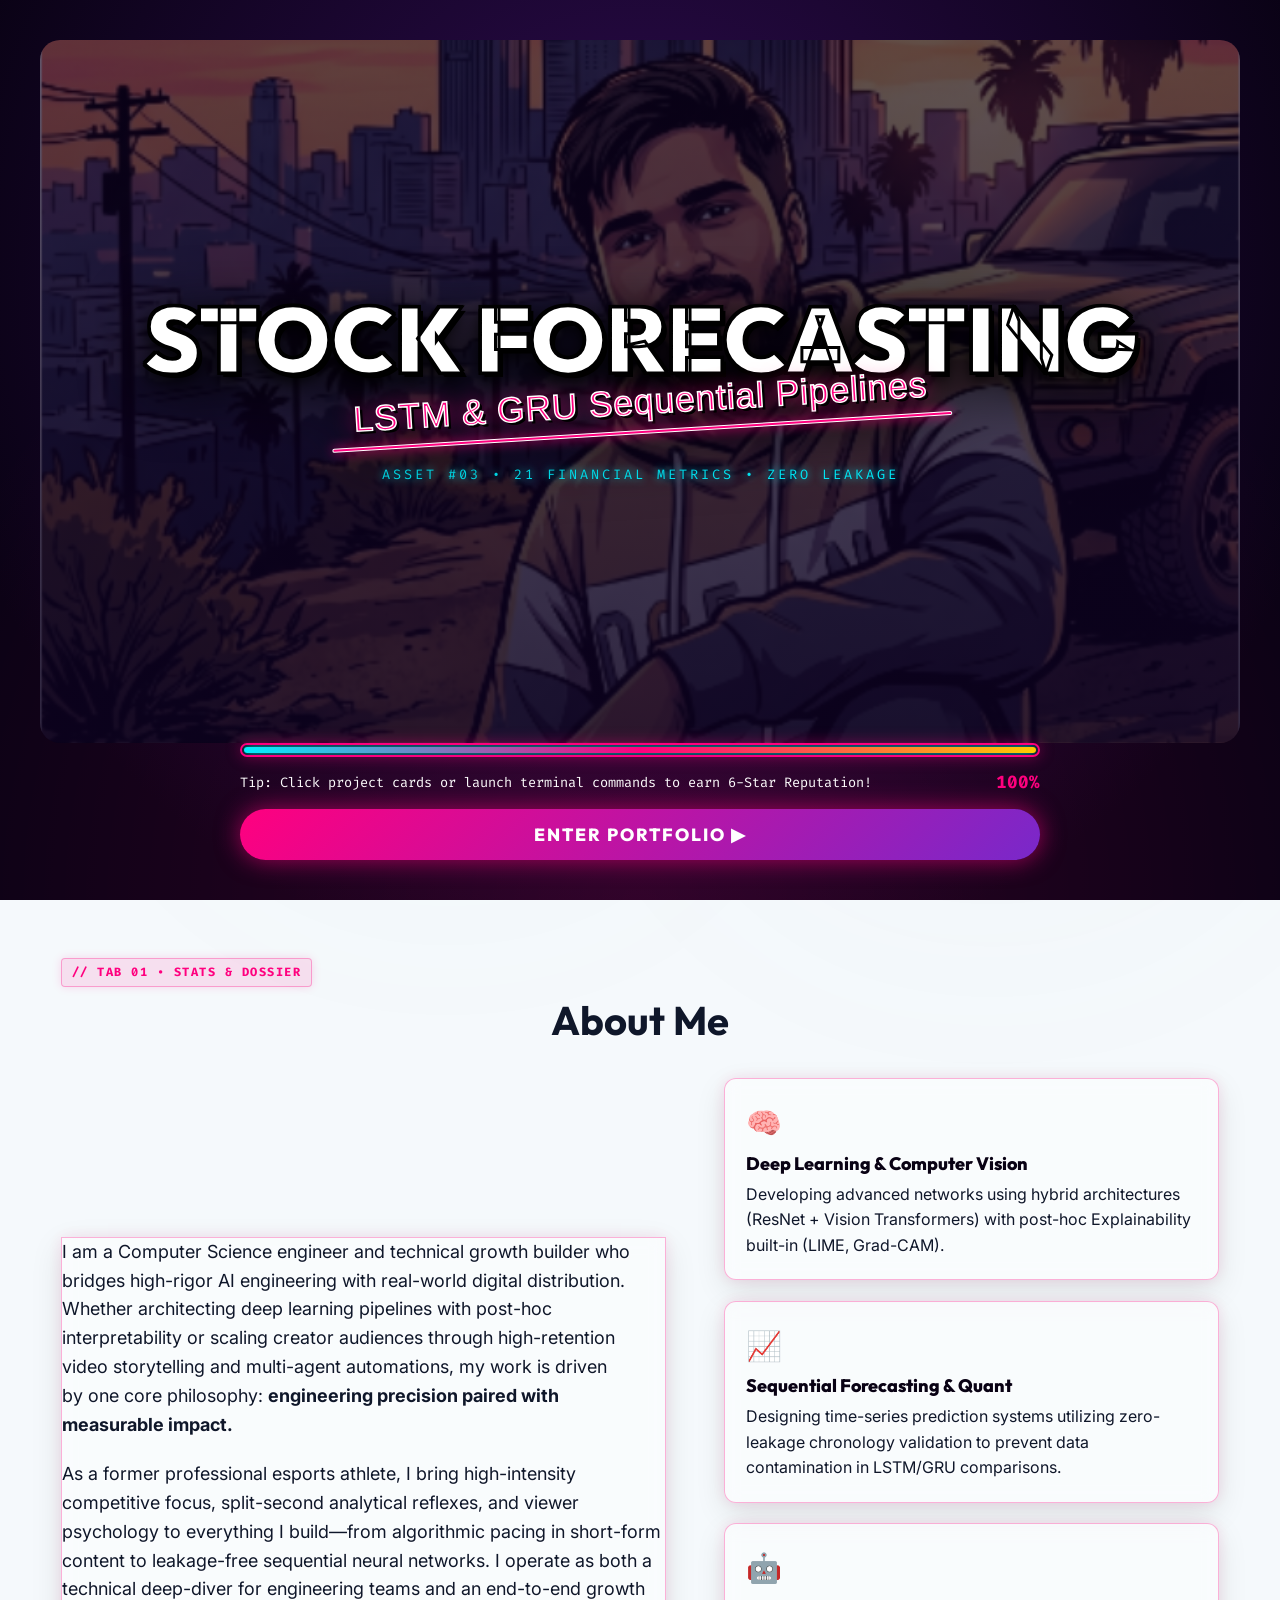
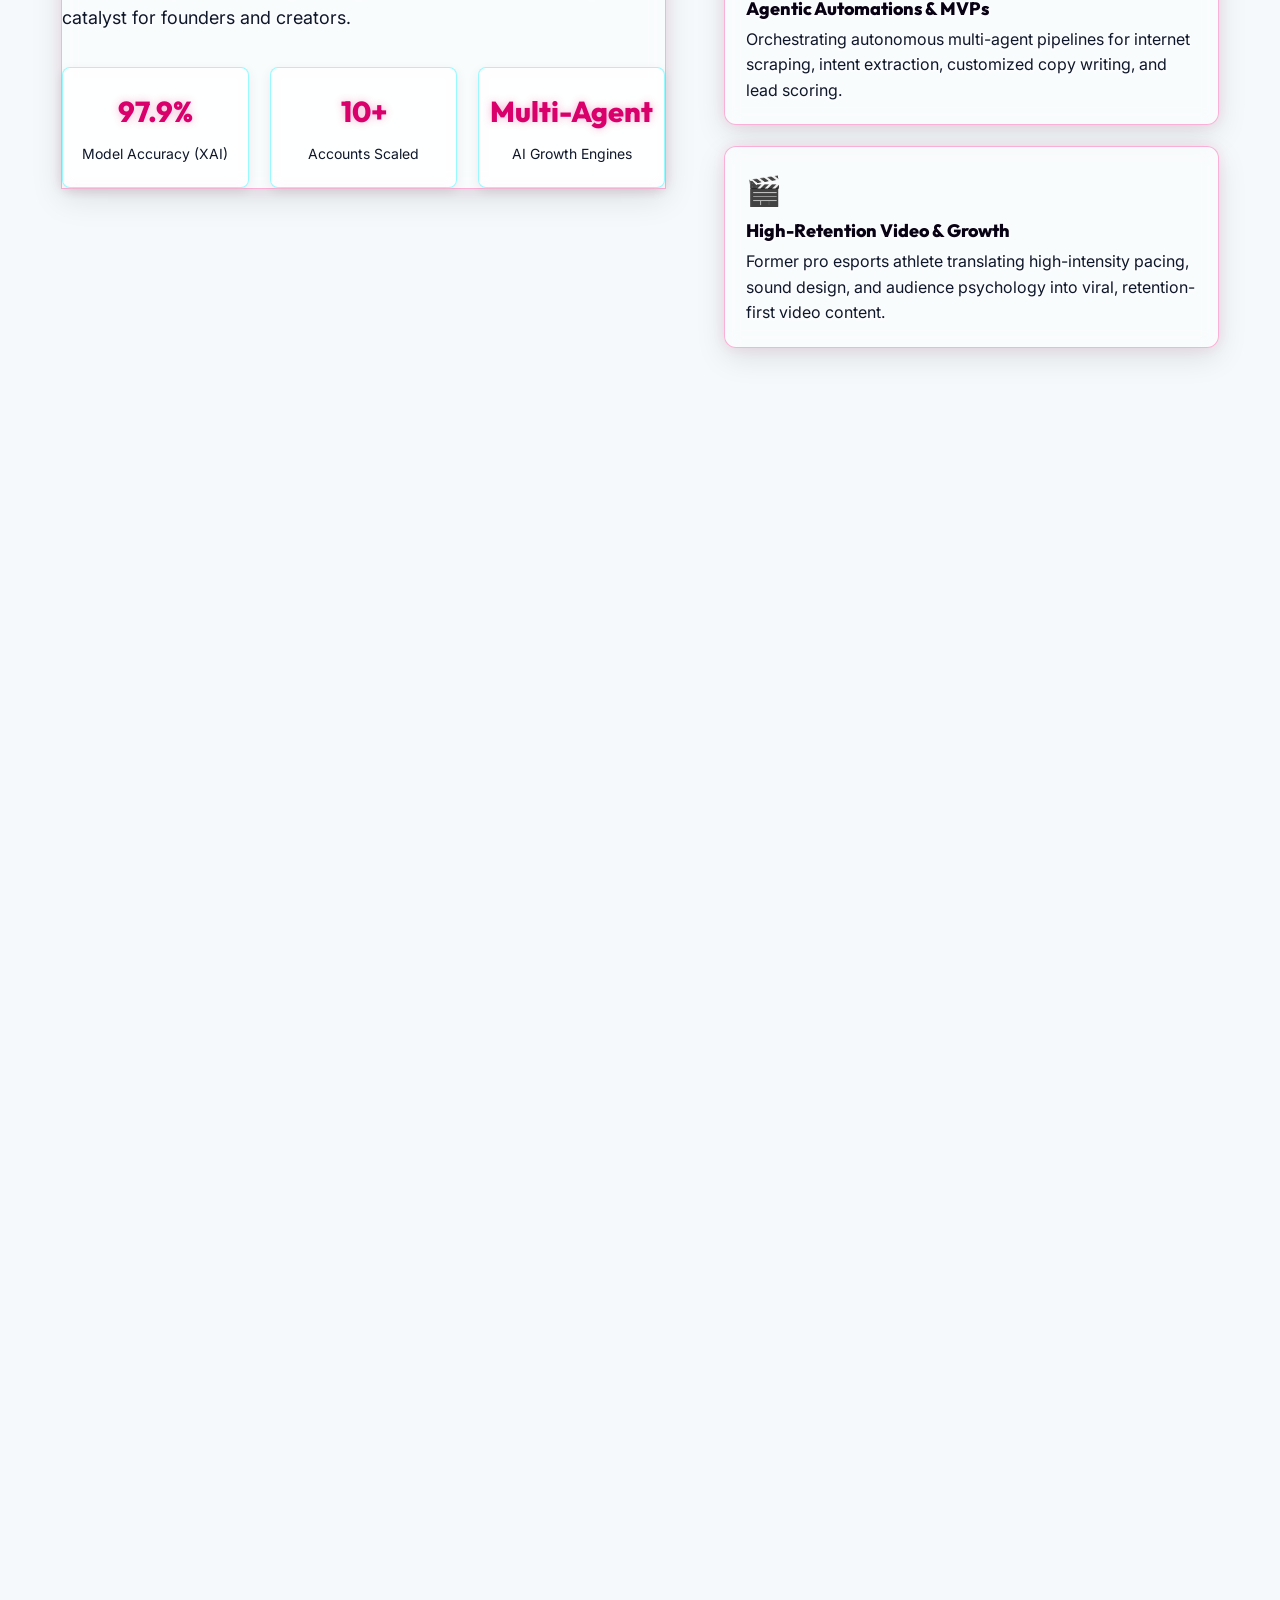
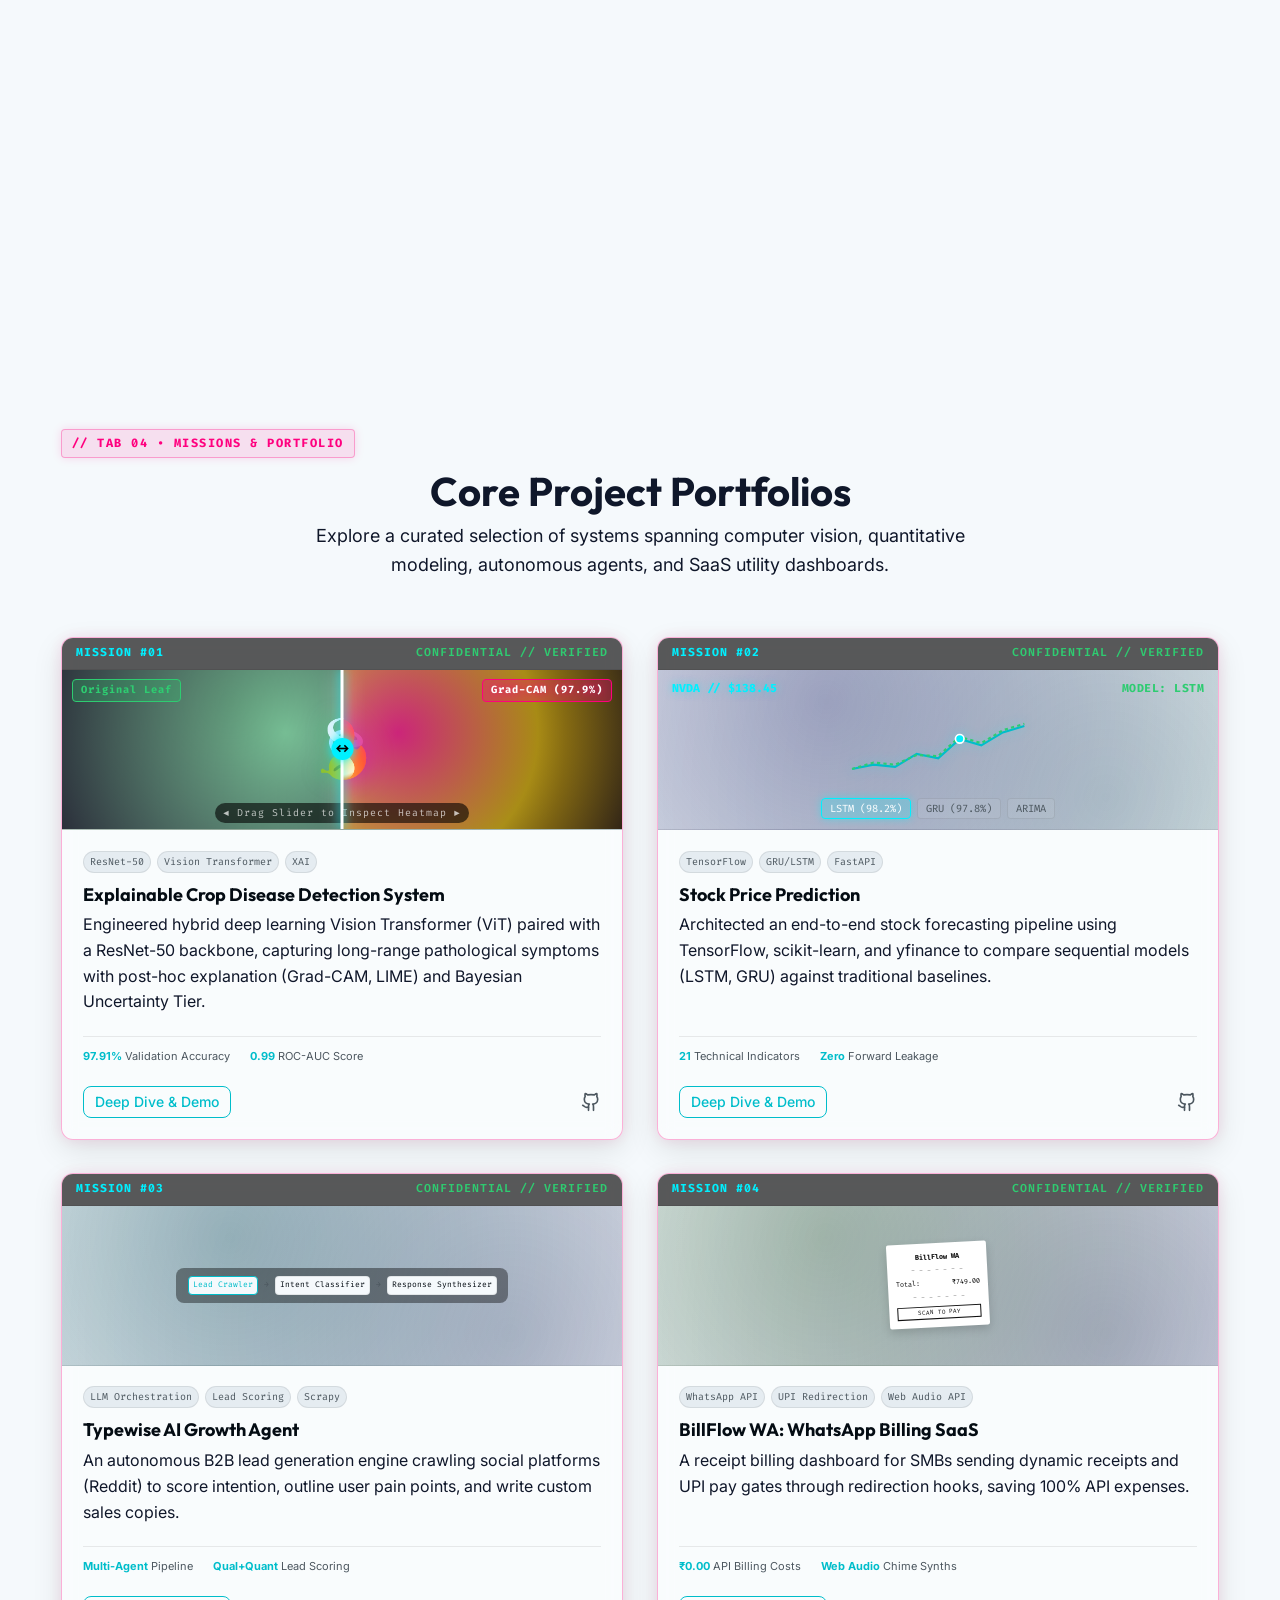
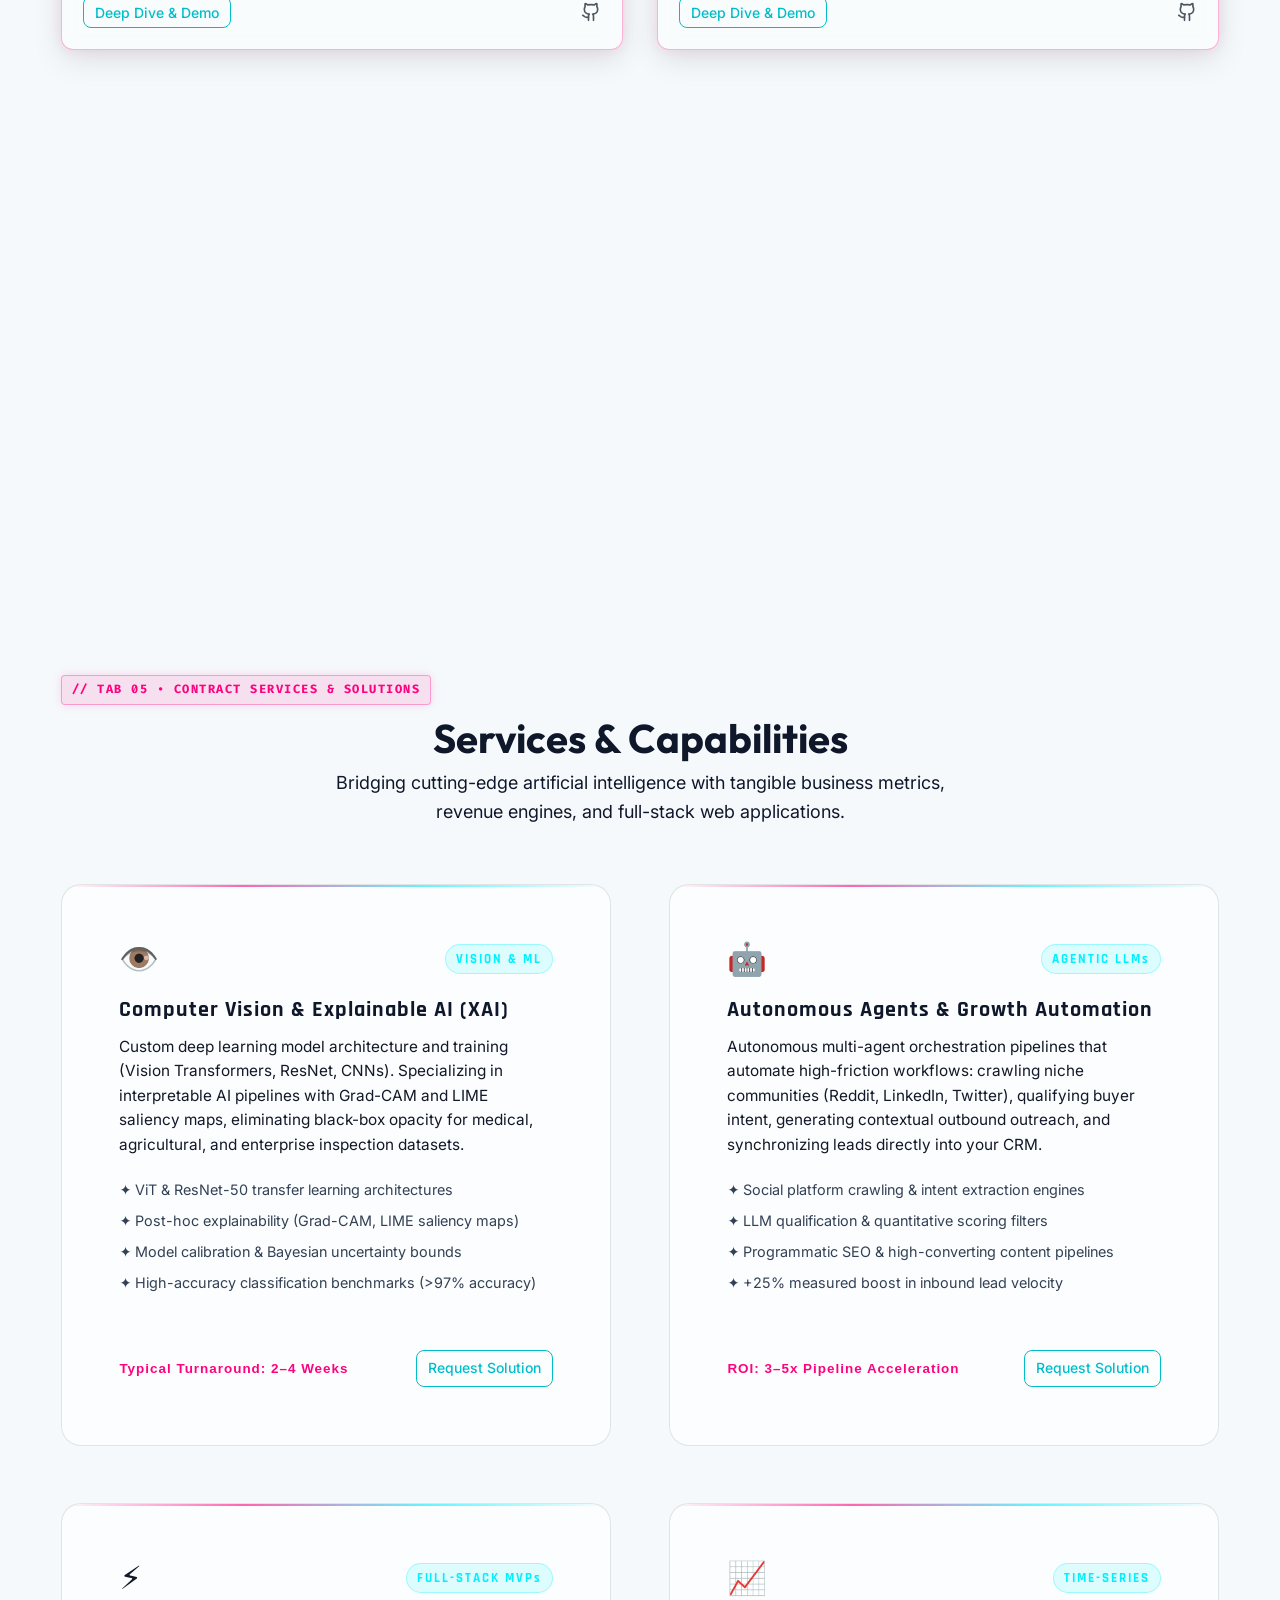
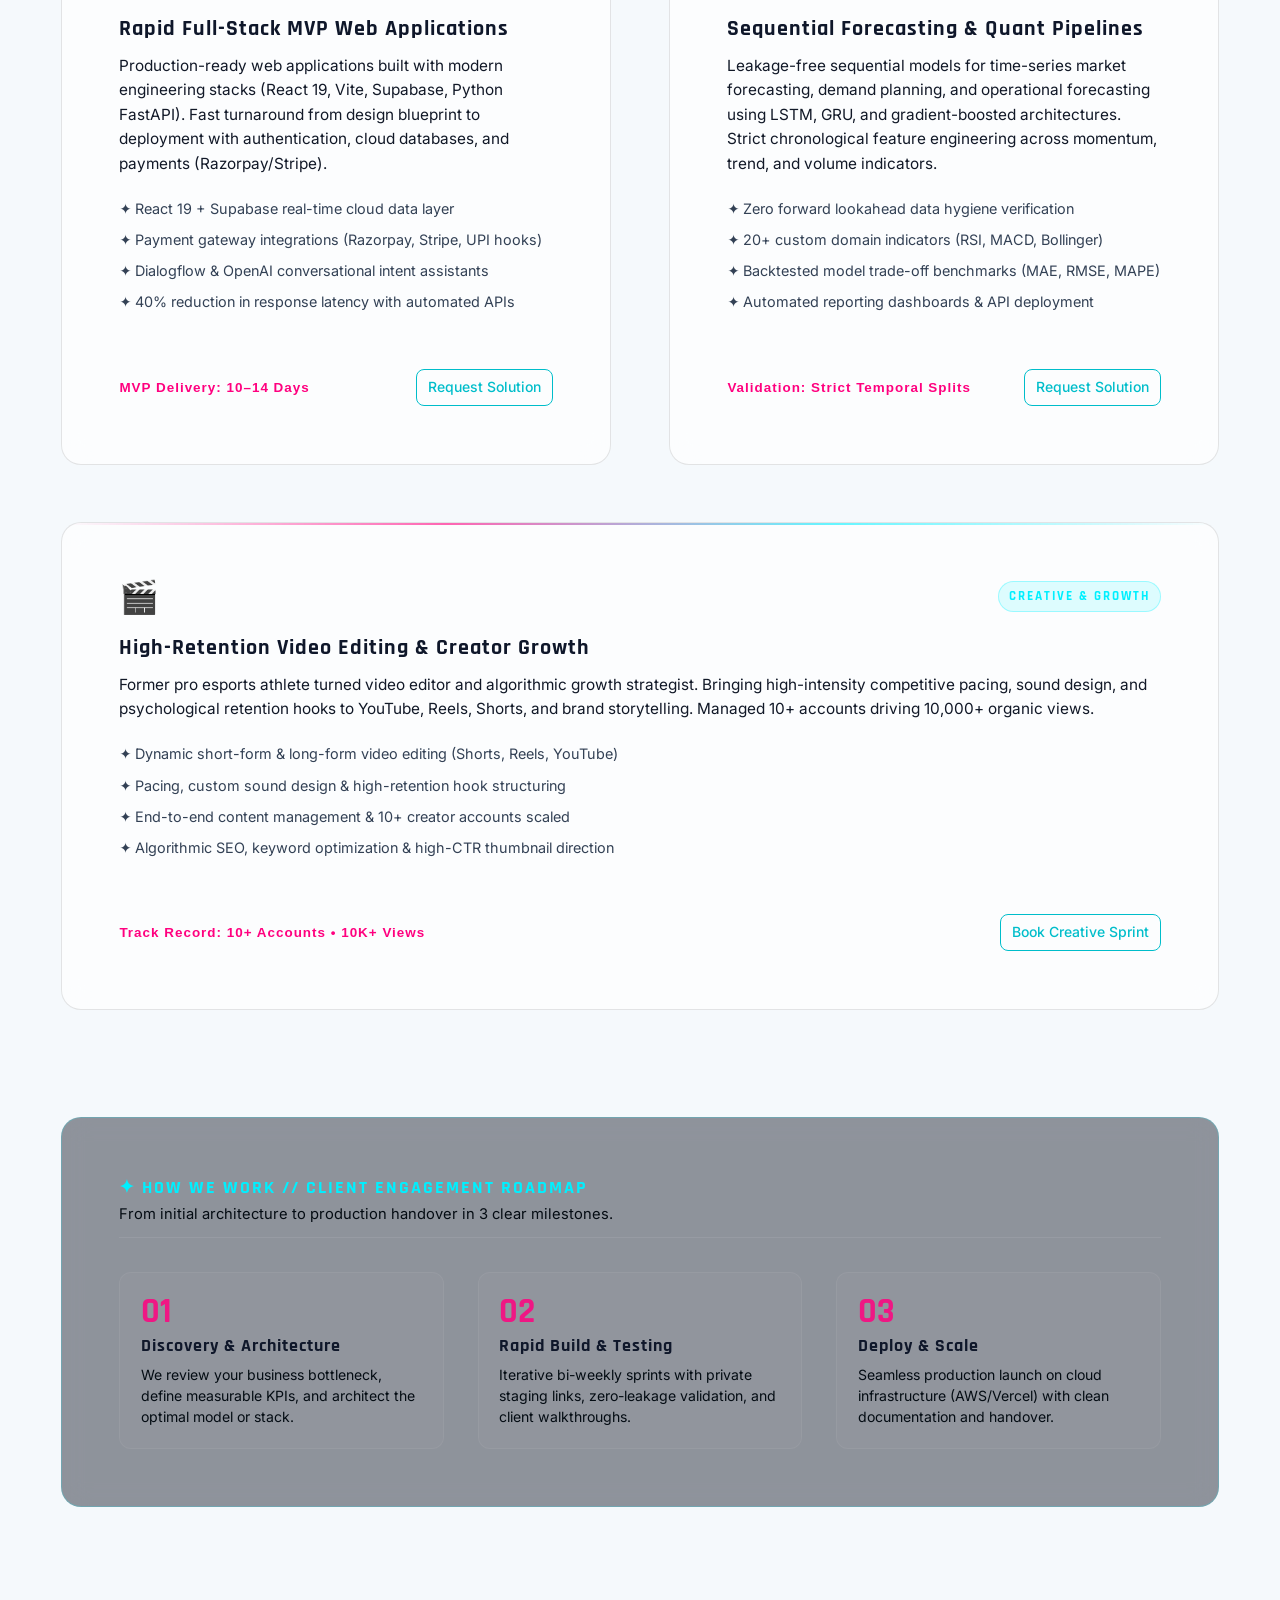
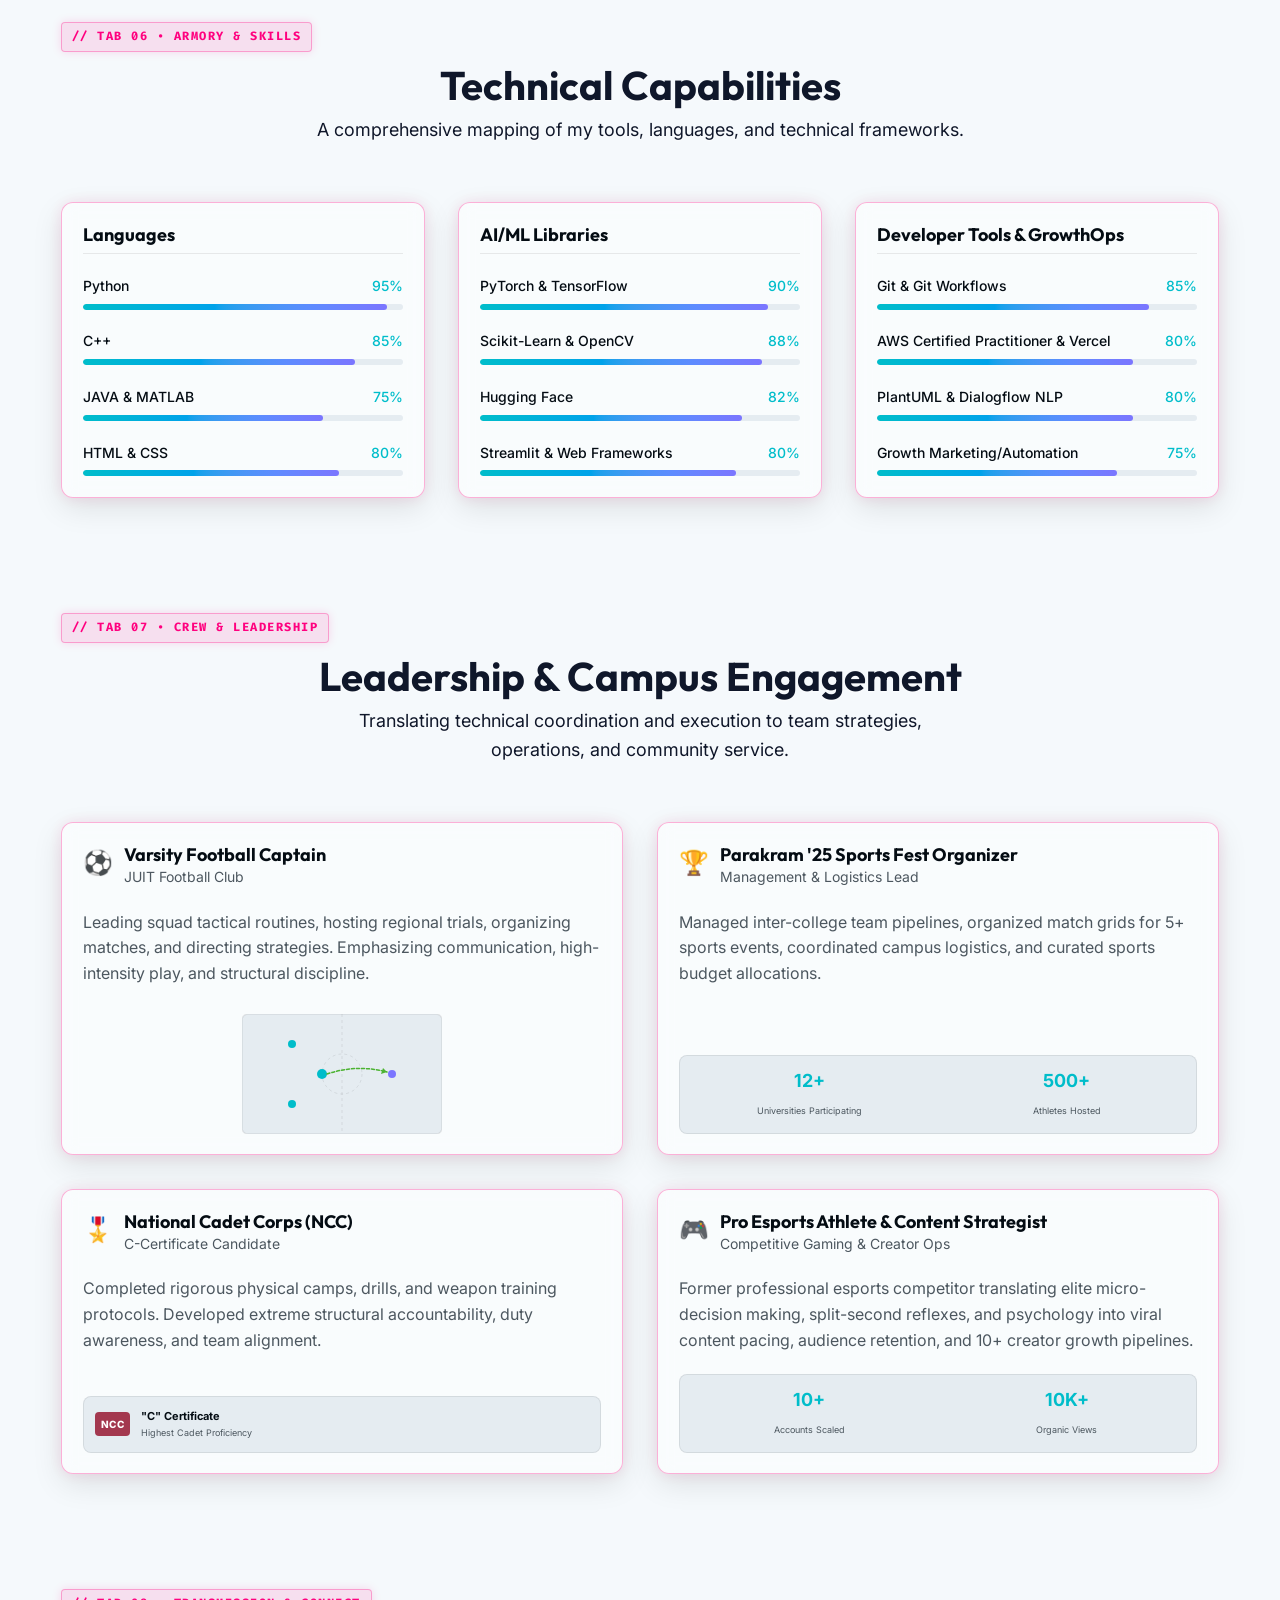
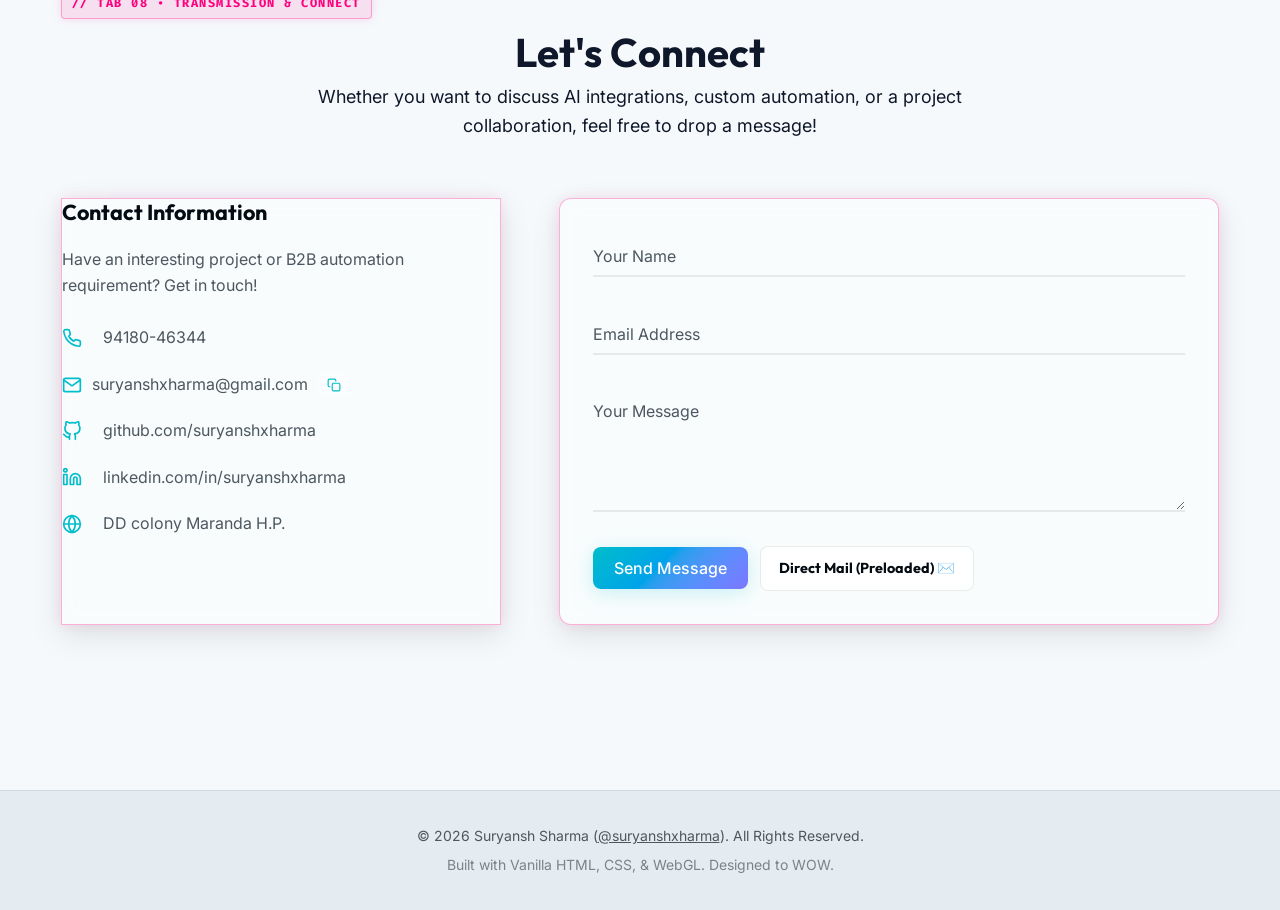
==== commit 767f4f5c: "seo: optimize exact-match ranking for suryanshxharma with JSON-LD graph, meta tags, and sitemap" ====
--- a/index.html
+++ b/index.html
@@ -4,11 +4,13 @@
 <head>
   <meta charset="UTF-8">
   <meta name="viewport" content="width=device-width, initial-scale=1.0">
-  <title>Suryansh Sharma | Machine Learning Engineer & Technical Growth Hacker</title>
+  <title>Suryansh Sharma (suryanshxharma) | Machine Learning Engineer &amp; Growth Hacker</title>
   <meta name="description"
-    content="Portfolio of Suryansh Sharma, bridging the gap between machine learning engineering, full-stack systems, and technical growth automation. Check out crop disease XAI calibration, stock forecasting, and lead generation agents.">
-  <meta name="keywords" content="Suryansh Sharma, Suryansh Sharma JUIT, Suryansh Sharma Portfolio, Machine Learning Engineer, Software Engineer, Full Stack Developer, Technical Growth Hacker, AI Automation Developer, Delhi, Himachal Pradesh">
-  <meta name="author" content="Suryansh Sharma">
+    content="Official portfolio of Suryansh Sharma (@suryanshxharma). Machine Learning Engineer &amp; Technical Growth Hacker specializing in Explainable AI (XAI), Vision Transformers, sequential quant pipelines, and autonomous B2B SaaS growth.">
+  <meta name="keywords" content="suryanshxharma, suryansh xharma, Suryansh Sharma, Suryansh Sharma JUIT, suryanshxharma portfolio, suryanshxharma github, suryanshxharma twitter, suryanshxharma linkedin, Machine Learning Engineer, Technical Growth Hacker, JUIT Solan">
+  <meta name="author" content="Suryansh Sharma (suryanshxharma)">
+  <meta name="robots" content="index, follow, max-image-preview:large, max-snippet:-1, max-video-preview:-1">
+  <meta name="googlebot" content="index, follow">
   <meta name="color-scheme" content="light dark">
 
   <!-- Favicons & Browser Icons -->
@@ -16,41 +18,68 @@
   <link rel="canonical" href="https://suryanshxharma.vercel.app/">
 
   <!-- Open Graph / Facebook -->
-  <meta property="og:type" content="website">
+  <meta property="og:type" content="profile">
   <meta property="og:url" content="https://suryanshxharma.vercel.app/">
-  <meta property="og:title" content="Suryansh Sharma | ML Engineer & Technical Growth Builder">
-  <meta property="og:description" content="Portfolio of Suryansh Sharma. Bridging machine learning engineering (ViT, ResNet, XAI, LSTM) with high-retention digital distribution & B2B SaaS growth.">
+  <meta property="og:title" content="Suryansh Sharma (suryanshxharma) | ML Engineer &amp; Growth Hacker">
+  <meta property="og:description" content="Official portfolio of Suryansh Sharma (@suryanshxharma). Deep Learning (ViT, ResNet-50, XAI), quant time-series forecasting, and high-retention creator growth.">
   <meta property="og:image" content="https://suryanshxharma.vercel.app/pics/gta_slide_1.png">
   <meta property="og:image:width" content="1200">
   <meta property="og:image:height" content="630">
-  <meta property="og:site_name" content="Suryansh Sharma Portfolio">
+  <meta property="og:site_name" content="Suryansh Sharma (@suryanshxharma)">
 
   <!-- Twitter -->
   <meta name="twitter:card" content="summary_large_image">
   <meta name="twitter:url" content="https://suryanshxharma.vercel.app/">
-  <meta name="twitter:title" content="Suryansh Sharma | ML Engineer & Technical Growth Builder">
-  <meta name="twitter:description" content="Portfolio of Suryansh Sharma. Bridging machine learning engineering (ViT, ResNet, XAI, LSTM) with high-retention digital distribution & B2B SaaS growth.">
+  <meta name="twitter:title" content="Suryansh Sharma (suryanshxharma) | ML Engineer &amp; Growth Hacker">
+  <meta name="twitter:description" content="Official portfolio of Suryansh Sharma (@suryanshxharma). Machine Learning Engineer &amp; Technical Growth Builder.">
   <meta name="twitter:image" content="https://suryanshxharma.vercel.app/pics/gta_slide_1.png">
 
-  <!-- Structured Data JSON-LD (Google Rich Snippets / Knowledge Graph) -->
+  <!-- Structured Data JSON-LD (Google Rich Snippets & Knowledge Graph) -->
   <script type="application/ld+json">
     {
       "@context": "https://schema.org",
-      "@type": "Person",
-      "name": "Suryansh Sharma",
-      "url": "https://suryanshxharma.vercel.app/",
-      "image": "https://github.com/suryanshxharma.png",
-      "jobTitle": "Machine Learning Engineer & Full-Stack Developer",
-      "alumniOf": {
-        "@type": "CollegeOrUniversity",
-        "name": "Jaypee University of Information Technology"
-      },
-      "sameAs": [
-        "https://github.com/suryanshxharma",
-        "https://linkedin.com/in/suryanshxharma",
-        "mailto:suryanshxharma@gmail.com"
-      ],
-      "description": "Suryansh Sharma is a Machine Learning Engineer and Technical Growth Hacker specializing in deep learning, explainable AI, sequential forecasting, and B2B SaaS automations."
+      "@graph": [
+        {
+          "@type": "Person",
+          "@id": "https://suryanshxharma.vercel.app/#person",
+          "name": "Suryansh Sharma",
+          "alternateName": ["suryanshxharma", "suryansh xharma", "suryansh_sharma"],
+          "url": "https://suryanshxharma.vercel.app/",
+          "image": "https://github.com/suryanshxharma.png",
+          "jobTitle": "Machine Learning Engineer & Technical Growth Hacker",
+          "alumniOf": {
+            "@type": "CollegeOrUniversity",
+            "name": "Jaypee University of Information Technology"
+          },
+          "knowsAbout": [
+            "Machine Learning",
+            "Explainable AI",
+            "Vision Transformers",
+            "ResNet-50",
+            "Sequential Forecasting",
+            "Multi-Agent Automations",
+            "Growth Marketing",
+            "High-Retention Video Editing"
+          ],
+          "sameAs": [
+            "https://github.com/suryanshxharma",
+            "https://linkedin.com/in/suryanshxharma",
+            "https://twitter.com/suryanshxharma",
+            "mailto:suryanshxharma@gmail.com"
+          ],
+          "description": "Suryansh Sharma (suryanshxharma) is a Machine Learning Engineer and Technical Growth Hacker specializing in deep learning, explainable AI, sequential forecasting, and B2B SaaS automations."
+        },
+        {
+          "@type": "WebSite",
+          "@id": "https://suryanshxharma.vercel.app/#website",
+          "url": "https://suryanshxharma.vercel.app/",
+          "name": "Suryansh Sharma Portfolio",
+          "alternateName": "suryanshxharma",
+          "publisher": {
+            "@id": "https://suryanshxharma.vercel.app/#person"
+          }
+        }
+      ]
     }
   </script>
 
@@ -585,8 +614,8 @@
           <span class="hero-badge">Available for building something that has a impact</span>
         </div>
         <h1 class="hero-title scroll-fade">
-          Hi, I'm <span class="gradient-text">Suryansh Sharma</span>, <br>
-          Machine Learning Developer & Growth Hacker
+          Hi, I'm <span class="gradient-text">Suryansh Sharma</span> <span class="hero-handle">(@suryanshxharma)</span>, <br>
+          Machine Learning Developer &amp; Growth Hacker
         </h1>
         <p class="hero-subtitle scroll-fade">
           Bridging the gap between complex AI engineering and real-world business growth.
@@ -1594,8 +1623,8 @@
 
   <footer class="footer">
     <div class="footer-container">
-      <p>&copy; 2026 Suryansh Sharma. All Rights Reserved.</p>
-      <p class="footer-credits">Built with Vanilla HTML, CSS, & Javascript. Designed to WOW.</p>
+      <p>&copy; 2026 Suryansh Sharma (<a href="https://github.com/suryanshxharma" target="_blank" rel="noopener noreferrer" style="color: inherit; text-decoration: underline;">@suryanshxharma</a>). All Rights Reserved.</p>
+      <p class="footer-credits">Built with Vanilla HTML, CSS, &amp; WebGL. Designed to WOW.</p>
     </div>
   </footer>
 
--- a/style.css
+++ b/style.css
@@ -587,6 +587,15 @@
   margin-bottom: var(--space-md);
   letter-spacing: -0.02em;
   text-wrap: balance;
+}
+
+.hero-handle {
+  font-size: 0.55em;
+  font-weight: 500;
+  color: var(--color-text-dim);
+  letter-spacing: 0;
+  vertical-align: middle;
+  opacity: 0.85;
 }
 
 .hero-subtitle {
